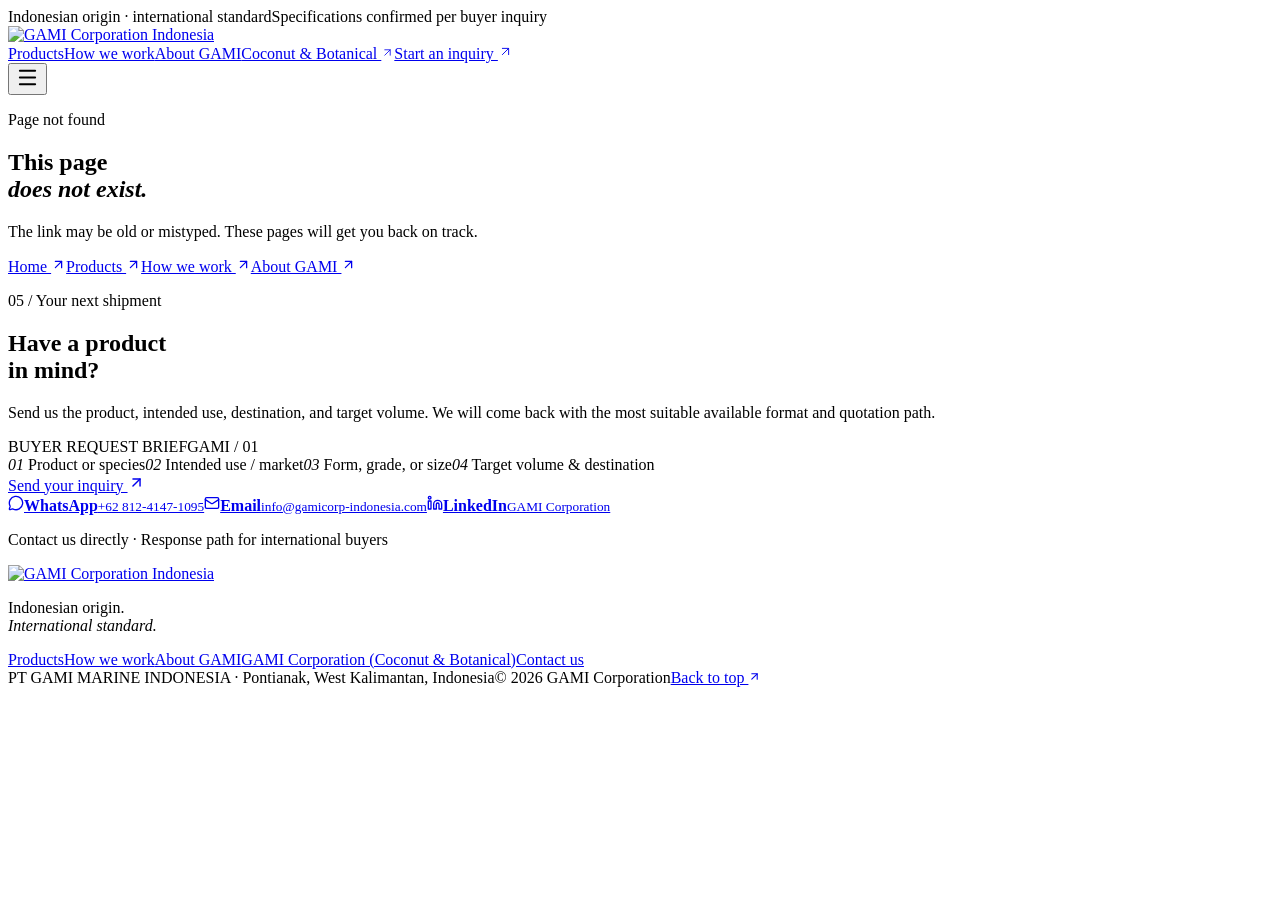
==== index.html @ 56deb22d "Add files via upload" ====
<!DOCTYPE html>
<html lang="en">
  <head>
    <meta charset="UTF-8" />
    <meta name="viewport" content="width=device-width, initial-scale=1.0, viewport-fit=cover" />
    <title>GAMI Marine | Indonesian seafood export</title>
    <!-- versi: marine-v1 / seafood subdomain -->
    <meta name="description" content="GAMI Marine connects Indonesian shrimp, squid and fish supply with international buyers through clear specification and a practical export path." />
    <meta name="robots" content="index, follow" />
    <meta name="theme-color" content="#072c3a" />
    <link rel="canonical" href="https://marine.gamicorp-indonesia.com/" />

    <meta property="og:site_name" content="GAMI Corporation Indonesia" />
    <meta property="og:title" content="GAMI Marine | Indonesian seafood export" />
    <meta property="og:description" content="Export-ready Indonesian shrimp, squid and fish matched to buyer specifications." />
    <meta property="og:type" content="website" />
    <meta property="og:url" content="https://marine.gamicorp-indonesia.com/" />
    <meta property="og:image" content="https://marine.gamicorp-indonesia.com/assets/products/marine-p06-03-72fd37b85d.png" />
    <meta property="og:image:alt" content="Vannamei shrimp ready for export" />
    <meta name="twitter:card" content="summary_large_image" />
    <meta name="twitter:title" content="GAMI Marine | Indonesian seafood export" />
    <meta name="twitter:description" content="Export-ready Indonesian shrimp, squid and fish matched to buyer specifications." />
    <meta name="twitter:image" content="https://marine.gamicorp-indonesia.com/assets/products/marine-p06-03-72fd37b85d.png" />

    <link rel="icon" type="image/png" href="/assets/gami-logo.png" />
    <script type="module" crossorigin src="/assets/index-GAMImarine1.js"></script>
    <link rel="stylesheet" crossorigin href="/assets/index-B8KY4JVG.css">
    <link rel="stylesheet" href="/assets/gami-extras.css">

    <script type="application/ld+json">
    {
      "@context": "https://schema.org",
      "@type": "Organization",
      "name": "GAMI Marine",
      "legalName": "PT Gami Marine Indonesia",
      "url": "https://marine.gamicorp-indonesia.com/",
      "logo": "https://marine.gamicorp-indonesia.com/assets/gami-logo.png",
      "email": "info@gamicorp-indonesia.com",
      "telephone": "+62-812-4147-1095",
      "description": "Export trading of Indonesian seafood: shrimp, squid and fish. A GAMI Corporation division.",
      "address": {
        "@type": "PostalAddress",
        "streetAddress": "Jl. Tabrani Ahmad Gg. Era Baru No. 36, Sungaijawi Dalam, Pontianak Barat",
        "addressLocality": "Pontianak",
        "addressRegion": "Kalimantan Barat",
        "postalCode": "78115",
        "addressCountry": "ID"
      },
      "sameAs": ["https://www.linkedin.com/company/gami-corporation/"]
    }
    </script>
  </head>
  <body>
    <div id="root"></div>
    <noscript>
      <h1>GAMI Marine: Indonesian seafood export</h1>
      <p>Export trading of Indonesian seafood, from Pontianak, West Kalimantan. PT Gami Marine Indonesia.</p>
      <p>Contact: <a href="mailto:info@gamicorp-indonesia.com">info@gamicorp-indonesia.com</a> · WhatsApp +62 812-4147-1095</p>
      <p><a href="/products">Products</a> · <a href="/how-we-work">How we work</a> · <a href="/about">About GAMI</a> · <a href="https://gamicorp-indonesia.com">Coconut &amp; Botanical</a></p>
    </noscript>
  </body>
</html>
---- assets/gami-extras.css ----
/* GAMI extras: styles for the video showcase and the new About / How we work pages.
   Everything else reuses the site's existing classes. */

/* ---------- Video showcase (moved here from inline <style> in index.html) ---------- */
.gami-showcase{
  --g-bg:#ddf0ea; --g-green:#2c7a6b; --g-coral:#e8745a; --g-mint:#aee5d3; --g-dark:#072c3a;
  --g-serif:Georgia,serif; --g-sans:system-ui,sans-serif; --g-mono:ui-monospace,Menlo,monospace;
  background:var(--g-bg); padding:clamp(56px,8vw,110px) 24px; position:relative; overflow:hidden;
}
.gami-showcase .gs-wrap{max-width:1100px;margin:0 auto;display:grid;grid-template-columns:1.1fr .9fr;gap:clamp(32px,6vw,90px);align-items:center}
.gami-showcase .gs-eyebrow{display:flex;align-items:center;gap:12px;font-family:var(--g-mono);font-size:10px;letter-spacing:.14em;text-transform:uppercase;color:#4d6366;margin-bottom:22px}
.gami-showcase .gs-eyebrow:before{content:"";width:28px;height:1px;background:var(--g-green)}
.gami-showcase .gs-eyebrow b{color:var(--g-coral);font-weight:400}
.gami-showcase h2{font-family:var(--g-sans);font-weight:400;font-size:clamp(40px,6.4vw,76px);line-height:.98;letter-spacing:-.03em;color:var(--g-green);margin:0 0 18px}
.gami-showcase h2 em{display:block;font-family:var(--g-serif);font-style:italic;letter-spacing:-.01em;color:var(--g-coral)}
.gami-showcase p.gs-desc{font-family:var(--g-sans);font-size:15px;line-height:1.7;color:#3f5659;max-width:400px;margin:0 0 28px}
.gami-showcase .gs-tags{display:flex;flex-wrap:wrap;gap:8px;margin:0 0 30px;padding:0;list-style:none}
.gami-showcase .gs-tags li{font-family:var(--g-mono);font-size:11px;letter-spacing:.1em;text-transform:uppercase;color:var(--g-green);border:1px solid rgba(44,122,107,.45);padding:7px 11px}
.gami-showcase .gs-cta{display:inline-flex;gap:10px;align-items:center;font-family:var(--g-mono);font-size:12px;letter-spacing:.1em;text-transform:uppercase;color:var(--g-dark);text-decoration:none;border-bottom:1px solid var(--g-dark);padding-bottom:5px}
.gami-showcase .gs-media{position:relative;justify-self:center;width:min(100%,300px)}
.gami-showcase .gs-media:before{content:"";position:absolute;inset:18px -18px -18px 18px;background:var(--g-mint);z-index:0}
.gami-showcase .gs-frame{position:relative;z-index:1;aspect-ratio:9/16;background:var(--g-dark);overflow:hidden;box-shadow:0 24px 60px rgba(7,44,58,.28)}
.gami-showcase video{width:100%;height:100%;object-fit:cover;display:block}
.gami-showcase .gs-chip{position:absolute;z-index:2;left:-26px;bottom:34px;background:var(--g-mint);color:var(--g-dark);padding:12px 16px;font-family:var(--g-mono);font-size:10px;letter-spacing:.12em;text-transform:uppercase;line-height:1.5;box-shadow:0 10px 24px rgba(7,44,58,.18)}
.gami-showcase .gs-chip strong{display:block;font-family:var(--g-sans);font-size:15px;letter-spacing:-.01em;text-transform:none;font-weight:600;margin-top:3px}
.gami-showcase .gs-sound{position:absolute;z-index:3;right:12px;top:12px;width:44px;height:44px;border-radius:50%;border:0;cursor:pointer;background:rgba(7,44,58,.72);color:#fff;font-size:16px;backdrop-filter:blur(6px)}
.gami-showcase .gs-sound:focus-visible,.gami-showcase .gs-cta:focus-visible{outline:2px solid var(--g-dark);outline-offset:3px}
.gami-showcase .gs-badge{position:absolute;z-index:2;top:-22px;right:-22px;width:78px;height:78px;border-radius:50%;background:var(--g-coral);color:#fff;display:flex;align-items:center;justify-content:center;text-align:center;font-family:var(--g-mono);font-size:9px;letter-spacing:.1em;line-height:1.5;text-transform:uppercase;animation:gsSpin 18s linear infinite}
.gami-showcase .gs-badge span{animation:gsSpin 18s linear infinite reverse;display:block}
@keyframes gsSpin{to{transform:rotate(360deg)}}
@media (prefers-reduced-motion:reduce){.gami-showcase .gs-badge,.gami-showcase .gs-badge span{animation:none}}
@media (max-width:760px){
  .gami-showcase .gs-wrap{grid-template-columns:1fr}
  .gami-showcase .gs-media{order:2;width:min(80%,280px);margin-right:18px}
  .gami-showcase .gs-chip{left:-12px}
}

/* ---------- Company facts (About) ---------- */
.gp-facts{margin:28px 0 0;padding:0}
.gp-facts>div{display:grid;grid-template-columns:minmax(120px,180px) 1fr;gap:6px 24px;padding:14px 0;border-top:1px solid color-mix(in srgb,currentColor 18%,transparent)}
.gp-facts>div:last-child{border-bottom:1px solid color-mix(in srgb,currentColor 18%,transparent)}
.gp-facts dt{margin:0;font-size:13px;opacity:.7}
.gp-facts dd{margin:0;font-size:15px;line-height:1.55;overflow-wrap:anywhere}
.gp-facts a{color:inherit;text-decoration:underline;text-underline-offset:3px}
.gp-facts-cta{margin-top:24px}

/* ---------- Document lists (How we work) ---------- */
.gp-cols{display:grid;grid-template-columns:repeat(2,minmax(0,1fr));gap:28px 40px;margin-top:32px}
.gp-cols h3{margin:0 0 10px;font-size:15px;font-weight:600}
.gp-cols ul{list-style:none;margin:0;padding:0}
.gp-cols li{padding:11px 0;border-top:1px solid color-mix(in srgb,currentColor 18%,transparent);font-size:15px;line-height:1.5}

/* ---------- FAQ ---------- */
.gp-faq{max-width:760px}
.gp-faq details{border-top:1px solid color-mix(in srgb,currentColor 18%,transparent)}
.gp-faq details:last-child{border-bottom:1px solid color-mix(in srgb,currentColor 18%,transparent)}
.gp-faq summary{cursor:pointer;list-style:none;position:relative;padding:18px 40px 18px 0;font-size:17px;font-weight:600;line-height:1.4}
.gp-faq summary::-webkit-details-marker{display:none}
.gp-faq summary::after{content:"+";position:absolute;right:4px;top:50%;transform:translateY(-50%);font-size:22px;font-weight:400}
.gp-faq details[open] summary::after{content:"\2013"}
.gp-faq summary:focus-visible{outline:2px solid currentColor;outline-offset:3px}
.gp-faq p{margin:0 0 20px;max-width:62ch;line-height:1.65;opacity:.85}

@media (max-width:640px){
  .gp-facts>div{grid-template-columns:1fr}
  .gp-cols{grid-template-columns:1fr}
}
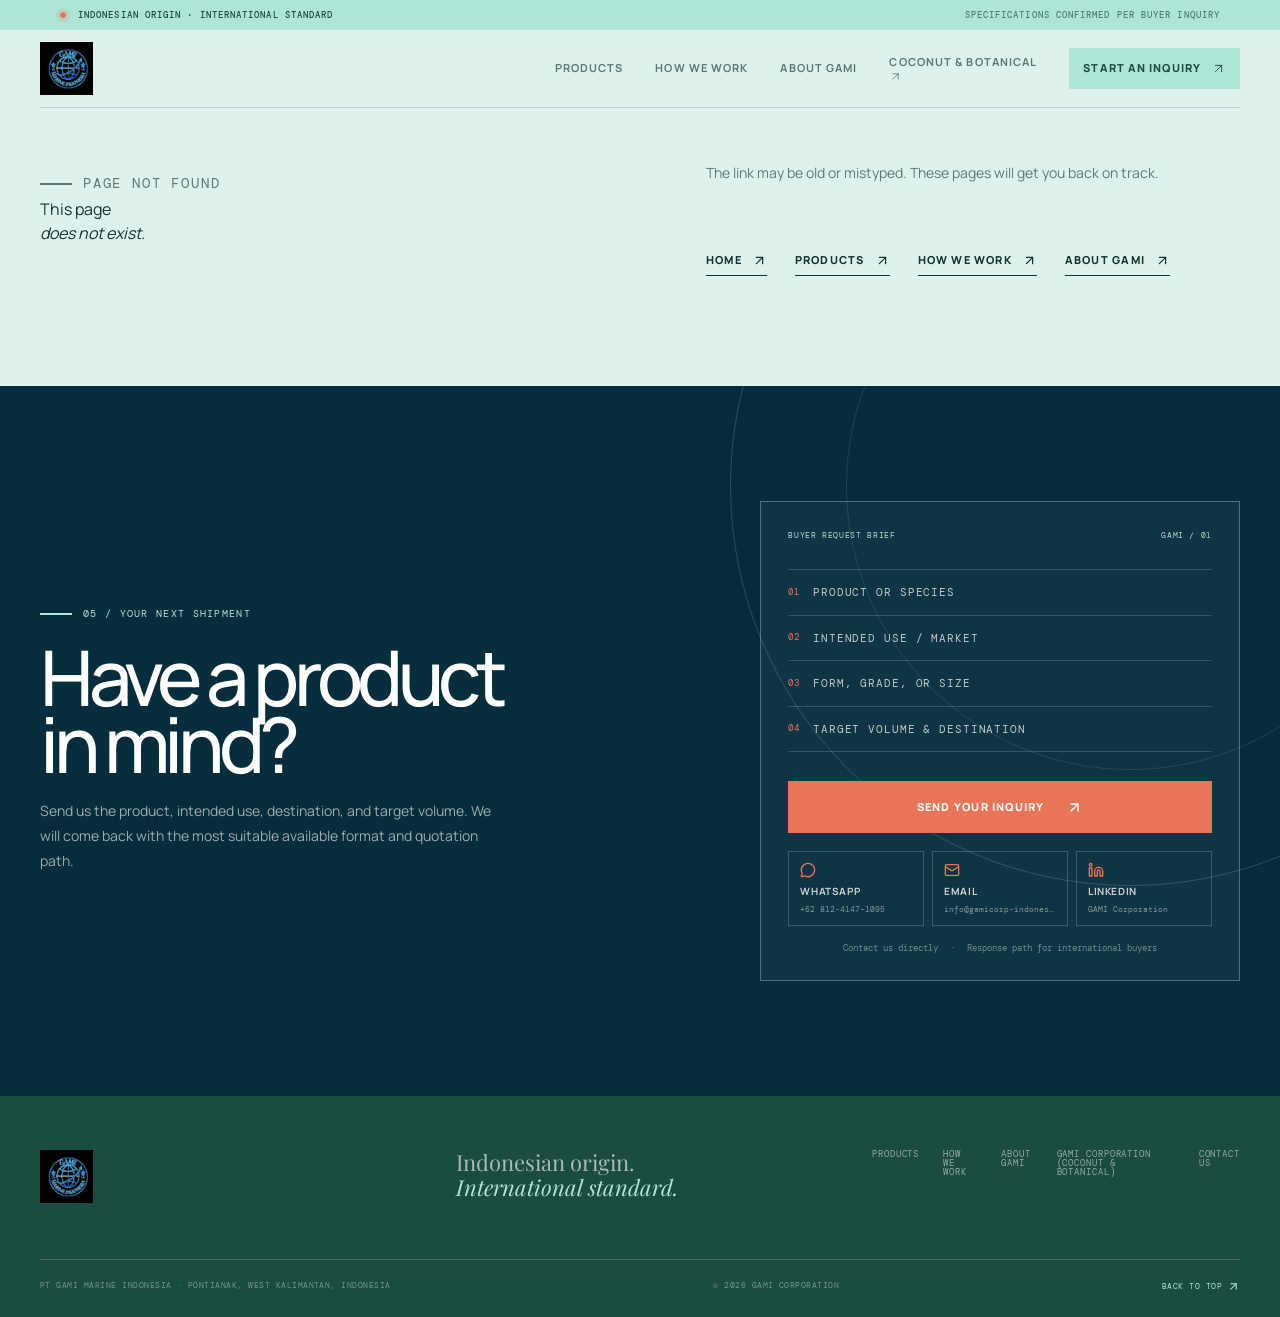
==== commit 1e56d48f: "Add files via upload" ====
--- a/index.html
+++ b/index.html
@@ -15,14 +15,14 @@
     <meta property="og:description" content="Export-ready Indonesian shrimp, squid and fish matched to buyer specifications." />
     <meta property="og:type" content="website" />
     <meta property="og:url" content="https://marine.gamicorp-indonesia.com/" />
-    <meta property="og:image" content="https://marine.gamicorp-indonesia.com/assets/products/marine-p06-03-72fd37b85d.png" />
+    <meta property="og:image" content="https://marine.gamicorp-indonesia.com/images/products/marine-p06-03-72fd37b85d.png" />
     <meta property="og:image:alt" content="Vannamei shrimp ready for export" />
     <meta name="twitter:card" content="summary_large_image" />
     <meta name="twitter:title" content="GAMI Marine | Indonesian seafood export" />
     <meta name="twitter:description" content="Export-ready Indonesian shrimp, squid and fish matched to buyer specifications." />
-    <meta name="twitter:image" content="https://marine.gamicorp-indonesia.com/assets/products/marine-p06-03-72fd37b85d.png" />
+    <meta name="twitter:image" content="https://marine.gamicorp-indonesia.com/images/products/marine-p06-03-72fd37b85d.png" />
 
-    <link rel="icon" type="image/png" href="/assets/gami-logo.png" />
+    <link rel="icon" type="image/png" href="/images/gami-emblem.png" />
     <script type="module" crossorigin src="/assets/index-GAMImarine1.js"></script>
     <link rel="stylesheet" crossorigin href="/assets/index-B8KY4JVG.css">
     <link rel="stylesheet" href="/assets/gami-extras.css">
@@ -34,7 +34,7 @@
       "name": "GAMI Marine",
       "legalName": "PT Gami Marine Indonesia",
       "url": "https://marine.gamicorp-indonesia.com/",
-      "logo": "https://marine.gamicorp-indonesia.com/assets/gami-logo.png",
+      "logo": "https://marine.gamicorp-indonesia.com/images/gami-emblem.png",
       "email": "info@gamicorp-indonesia.com",
       "telephone": "+62-812-4147-1095",
       "description": "Export trading of Indonesian seafood: shrimp, squid and fish. A GAMI Corporation division.",
--- a/assets/index-B8KY4JVG.css
+++ b/assets/index-B8KY4JVG.css
@@ -0,0 +1 @@
+@import"https://fonts.googleapis.com/css2?family=DM+Mono:wght@400;500&family=Manrope:wght@400;500;600;700;800&family=Playfair+Display:ital,wght@0,500;0,600;1,500&display=swap";@layer components;@layer properties{@supports (((-webkit-hyphens:none)) and (not (margin-trim:inline))) or ((-moz-orient:inline) and (not (color:rgb(from red r g b)))){*,:before,:after,::backdrop{--tw-translate-x:0;--tw-translate-y:0;--tw-translate-z:0;--tw-rotate-x:initial;--tw-rotate-y:initial;--tw-rotate-z:initial;--tw-skew-x:initial;--tw-skew-y:initial;--tw-space-y-reverse:0;--tw-space-x-reverse:0;--tw-border-style:solid;--tw-leading:initial;--tw-font-weight:initial;--tw-tracking:initial;--tw-ordinal:initial;--tw-slashed-zero:initial;--tw-numeric-figure:initial;--tw-numeric-spacing:initial;--tw-numeric-fraction:initial;--tw-shadow:0 0 #0000;--tw-shadow-color:initial;--tw-shadow-alpha:100%;--tw-inset-shadow:0 0 #0000;--tw-inset-shadow-color:initial;--tw-inset-shadow-alpha:100%;--tw-ring-color:initial;--tw-ring-shadow:0 0 #0000;--tw-inset-ring-color:initial;--tw-inset-ring-shadow:0 0 #0000;--tw-ring-inset:initial;--tw-ring-offset-width:0px;--tw-ring-offset-color:#fff;--tw-ring-offset-shadow:0 0 #0000;--tw-outline-style:solid;--tw-blur:initial;--tw-brightness:initial;--tw-contrast:initial;--tw-grayscale:initial;--tw-hue-rotate:initial;--tw-invert:initial;--tw-opacity:initial;--tw-saturate:initial;--tw-sepia:initial;--tw-drop-shadow:initial;--tw-drop-shadow-color:initial;--tw-drop-shadow-alpha:100%;--tw-drop-shadow-size:initial;--tw-duration:initial;--tw-ease:initial;--tw-content:"";--tw-animation-delay:0s;--tw-animation-direction:normal;--tw-animation-duration:initial;--tw-animation-fill-mode:none;--tw-animation-iteration-count:1;--tw-enter-blur:0;--tw-enter-opacity:1;--tw-enter-rotate:0;--tw-enter-scale:1;--tw-enter-translate-x:0;--tw-enter-translate-y:0;--tw-exit-blur:0;--tw-exit-opacity:1;--tw-exit-rotate:0;--tw-exit-scale:1;--tw-exit-translate-x:0;--tw-exit-translate-y:0}}}@layer theme{:root,:host{--color-red-50:oklch(97.1% .013 17.38);--color-red-300:oklch(80.8% .114 19.571);--color-red-400:oklch(70.4% .191 22.216);--color-red-500:oklch(63.7% .237 25.331);--color-red-600:oklch(57.7% .245 27.325);--color-gray-50:oklch(98.5% .002 247.839);--color-gray-100:oklch(96.7% .003 264.542);--color-gray-600:oklch(44.6% .03 256.802);--color-gray-700:oklch(37.3% .034 259.733);--color-gray-800:oklch(27.8% .033 256.848);--color-gray-900:oklch(21% .034 264.665);--color-black:#000;--color-white:#fff;--spacing:.25rem;--container-sm:24rem;--container-md:28rem;--container-lg:32rem;--text-xs:.75rem;--text-xs--line-height:calc(1 / .75);--text-sm:.875rem;--text-sm--line-height:calc(1.25 / .875);--text-base:1rem;--text-base--line-height: 1.5 ;--text-lg:1.125rem;--text-lg--line-height:calc(1.75 / 1.125);--text-xl:1.25rem;--text-xl--line-height:calc(1.75 / 1.25);--text-2xl:1.5rem;--text-2xl--line-height:calc(2 / 1.5);--font-weight-normal:400;--font-weight-medium:500;--font-weight-semibold:600;--font-weight-bold:700;--tracking-tight:-.025em;--tracking-widest:.1em;--leading-snug:1.375;--leading-normal:1.5;--leading-relaxed:1.625;--ease-in-out:cubic-bezier(.4, 0, .2, 1);--animate-spin:spin 1s linear infinite;--animate-pulse:pulse 2s cubic-bezier(.4, 0, .6, 1) infinite;--aspect-video:16 / 9;--default-transition-duration:.15s;--default-transition-timing-function:cubic-bezier(.4, 0, .2, 1);--default-font-family:var(--app-font-sans);--default-mono-font-family:var(--app-font-mono);--color-border:hsl(var(--border))}}@layer base{*,:after,:before,::backdrop{box-sizing:border-box;border:0 solid;margin:0;padding:0}::file-selector-button{box-sizing:border-box;border:0 solid;margin:0;padding:0}html,:host{-webkit-text-size-adjust:100%;tab-size:4;line-height:1.5;font-family:var(--default-font-family,-apple-system, BlinkMacSystemFont, "Segoe UI", Roboto, "Helvetica Neue", "Noto Sans", Arial, sans-serif, "Apple Color Emoji", "Segoe UI Emoji", "Segoe UI Symbol", "Noto Color Emoji");font-feature-settings:var(--default-font-feature-settings,normal);font-variation-settings:var(--default-font-variation-settings,normal);-webkit-tap-highlight-color:transparent}hr{height:0;color:inherit;border-top-width:1px}abbr:where([title]){-webkit-text-decoration:underline dotted;text-decoration:underline dotted}h1,h2,h3,h4,h5,h6{font-size:inherit;font-weight:inherit}a{color:inherit;-webkit-text-decoration:inherit;text-decoration:inherit}b,strong{font-weight:bolder}code,kbd,samp,pre{font-family:var(--default-mono-font-family,ui-monospace, SFMono-Regular, Menlo, Monaco, Consolas, "Liberation Mono", "Courier New", monospace);font-feature-settings:var(--default-mono-font-feature-settings,normal);font-variation-settings:var(--default-mono-font-variation-settings,normal);font-size:1em}small{font-size:80%}sub,sup{vertical-align:baseline;font-size:75%;line-height:0;position:relative}sub{bottom:-.25em}sup{top:-.5em}table{text-indent:0;border-color:inherit;border-collapse:collapse}:-moz-focusring:where(:not(iframe)){outline:auto}progress{vertical-align:baseline}summary{display:list-item}ol,ul,menu{list-style:none}img,svg,video,canvas,audio,iframe,embed,object{vertical-align:middle;display:block}img,video{max-width:100%;height:auto}button,input,select,optgroup,textarea{font:inherit;font-feature-settings:inherit;font-variation-settings:inherit;letter-spacing:inherit;color:inherit;opacity:1;background-color:#0000;border-radius:0}::file-selector-button{font:inherit;font-feature-settings:inherit;font-variation-settings:inherit;letter-spacing:inherit;color:inherit;opacity:1;background-color:#0000;border-radius:0}:where(select:is([multiple],[size])) optgroup{font-weight:bolder}:where(select:is([multiple],[size])) optgroup option{padding-inline-start:20px}::file-selector-button{margin-inline-end:4px}::placeholder{opacity:1}@supports (not ((-webkit-appearance:-apple-pay-button))) or (contain-intrinsic-size:1px){::placeholder{color:currentColor}@supports (color:color-mix(in lab,red,red)){::placeholder{color:color-mix(in oklab,currentcolor 50%,transparent)}}}textarea{resize:vertical}::-webkit-search-decoration{-webkit-appearance:none}::-webkit-date-and-time-value{min-height:1lh;text-align:inherit}::-webkit-datetime-edit{display:inline-flex}::-webkit-datetime-edit-fields-wrapper{padding:0}::-webkit-datetime-edit{padding-block:0}::-webkit-datetime-edit-year-field{padding-block:0}::-webkit-datetime-edit-month-field{padding-block:0}::-webkit-datetime-edit-day-field{padding-block:0}::-webkit-datetime-edit-hour-field{padding-block:0}::-webkit-datetime-edit-minute-field{padding-block:0}::-webkit-datetime-edit-second-field{padding-block:0}::-webkit-datetime-edit-millisecond-field{padding-block:0}::-webkit-datetime-edit-meridiem-field{padding-block:0}::-webkit-calendar-picker-indicator{line-height:1}:-moz-ui-invalid{box-shadow:none}button,input:where([type=button],[type=reset],[type=submit]){appearance:button}::file-selector-button{appearance:button}::-webkit-inner-spin-button{height:auto}::-webkit-outer-spin-button{height:auto}[hidden]:where(:not([hidden=until-found])){display:none!important}*{border-color:hsl(var(--border))}html{scroll-behavior:smooth}body{background-color:hsl(var(--background));font-family:var(--app-font-sans);color:hsl(var(--foreground));-webkit-font-smoothing:antialiased;-moz-osx-font-smoothing:grayscale;margin:0}button,a{font:inherit}button{cursor:pointer}img{max-width:100%;display:block}::selection{background:hsl(var(--secondary));color:hsl(var(--foreground))}}@layer utilities{.\@container\/field-group{container:field-group/inline-size}.pointer-events-auto{pointer-events:auto}.pointer-events-none{pointer-events:none}.invisible{visibility:hidden}.sr-only{clip-path:inset(50%);white-space:nowrap;border-width:0;width:1px;height:1px;margin:-1px;padding:0;position:absolute;overflow:hidden}.absolute{position:absolute}.fixed{position:fixed}.relative{position:relative}.static{position:static}.inset-0{inset:0}.inset-x-0{inset-inline:0}.inset-y-0{inset-block:0}.-top-12{top:calc(var(--spacing) * -12)}.top-0{top:0}.top-1\.5{top:calc(var(--spacing) * 1.5)}.top-1\/2{top:50%}.top-2{top:calc(var(--spacing) * 2)}.top-3\.5{top:calc(var(--spacing) * 3.5)}.top-4{top:calc(var(--spacing) * 4)}.top-\[1px\]{top:1px}.top-\[50\%\]{top:50%}.top-\[60\%\]{top:60%}.top-full{top:100%}.-right-12{right:calc(var(--spacing) * -12)}.right-0{right:0}.right-1{right:var(--spacing)}.right-2{right:calc(var(--spacing) * 2)}.right-3{right:calc(var(--spacing) * 3)}.right-4{right:calc(var(--spacing) * 4)}.-bottom-12{bottom:calc(var(--spacing) * -12)}.bottom-0{bottom:0}.bottom-3{bottom:calc(var(--spacing) * 3)}.-left-12{left:calc(var(--spacing) * -12)}.left-0{left:0}.left-1\/2{left:50%}.left-2{left:calc(var(--spacing) * 2)}.left-\[50\%\]{left:50%}.z-10{z-index:10}.z-20{z-index:20}.z-50{z-index:50}.z-\[1\]{z-index:1}.z-\[100\]{z-index:100}.order-first{order:-9999}.order-last{order:9999}.\!m-0{margin:0!important}.-mx-1{margin-inline:calc(var(--spacing) * -1)}.mx-2{margin-inline:calc(var(--spacing) * 2)}.mx-3\.5{margin-inline:calc(var(--spacing) * 3.5)}.mx-4{margin-inline:calc(var(--spacing) * 4)}.mx-auto{margin-inline:auto}.-my-2{margin-block:calc(var(--spacing) * -2)}.my-0{margin-block:0}.my-0\.5{margin-block:calc(var(--spacing) * .5)}.my-1{margin-block:var(--spacing)}.-mt-4{margin-top:calc(var(--spacing) * -4)}.mt-1\.5{margin-top:calc(var(--spacing) * 1.5)}.mt-2{margin-top:calc(var(--spacing) * 2)}.mt-4{margin-top:calc(var(--spacing) * 4)}.mt-8{margin-top:calc(var(--spacing) * 8)}.mt-9{margin-top:calc(var(--spacing) * 9)}.mt-24{margin-top:calc(var(--spacing) * 24)}.mt-auto{margin-top:auto}.mr-2{margin-right:calc(var(--spacing) * 2)}.mb-1{margin-bottom:var(--spacing)}.mb-2{margin-bottom:calc(var(--spacing) * 2)}.mb-3{margin-bottom:calc(var(--spacing) * 3)}.mb-4{margin-bottom:calc(var(--spacing) * 4)}.-ml-4{margin-left:calc(var(--spacing) * -4)}.ml-1{margin-left:var(--spacing)}.ml-4{margin-left:calc(var(--spacing) * 4)}.ml-auto{margin-left:auto}.line-clamp-2{-webkit-line-clamp:2;-webkit-box-orient:vertical;display:-webkit-box;overflow:hidden}.block{display:block}.flex{display:flex}.grid{display:grid}.hidden{display:none}.inline-flex{display:inline-flex}.table{display:table}.aspect-square{aspect-ratio:1}.aspect-video{aspect-ratio:var(--aspect-video)}.size-4{width:calc(var(--spacing) * 4);height:calc(var(--spacing) * 4)}.size-6{width:calc(var(--spacing) * 6);height:calc(var(--spacing) * 6)}.size-8{width:calc(var(--spacing) * 8);height:calc(var(--spacing) * 8)}.size-10{width:calc(var(--spacing) * 10);height:calc(var(--spacing) * 10)}.size-\[--cell-size\]{width:--cell-size;height:--cell-size}.h-1\.5{height:calc(var(--spacing) * 1.5)}.h-2{height:calc(var(--spacing) * 2)}.h-2\.5{height:calc(var(--spacing) * 2.5)}.h-3{height:calc(var(--spacing) * 3)}.h-3\.5{height:calc(var(--spacing) * 3.5)}.h-4{height:calc(var(--spacing) * 4)}.h-5{height:calc(var(--spacing) * 5)}.h-6{height:calc(var(--spacing) * 6)}.h-7{height:calc(var(--spacing) * 7)}.h-8{height:calc(var(--spacing) * 8)}.h-9{height:calc(var(--spacing) * 9)}.h-10{height:calc(var(--spacing) * 10)}.h-12{height:calc(var(--spacing) * 12)}.h-\[--cell-size\]{height:--cell-size}.h-\[1px\]{height:1px}.h-\[var\(--radix-navigation-menu-viewport-height\)\]{height:var(--radix-navigation-menu-viewport-height)}.h-\[var\(--radix-select-trigger-height\)\]{height:var(--radix-select-trigger-height)}.h-auto{height:auto}.h-full{height:100%}.h-px{height:1px}.h-svh{height:100svh}.max-h-\[--radix-context-menu-content-available-height\]{max-height:--radix-context-menu-content-available-height}.max-h-\[--radix-select-content-available-height\]{max-height:--radix-select-content-available-height}.max-h-\[85vh\]{max-height:85vh}.max-h-\[300px\]{max-height:300px}.max-h-\[var\(--radix-dropdown-menu-content-available-height\)\]{max-height:var(--radix-dropdown-menu-content-available-height)}.max-h-screen{max-height:100vh}.min-h-0{min-height:0}.min-h-8{min-height:calc(var(--spacing) * 8)}.min-h-9{min-height:calc(var(--spacing) * 9)}.min-h-10{min-height:calc(var(--spacing) * 10)}.min-h-\[30px\]{min-height:30px}.min-h-\[60px\]{min-height:60px}.min-h-\[78px\]{min-height:78px}.min-h-screen{min-height:100vh}.min-h-svh{min-height:100svh}.w-0{width:0}.w-1{width:var(--spacing)}.w-2{width:calc(var(--spacing) * 2)}.w-2\.5{width:calc(var(--spacing) * 2.5)}.w-3{width:calc(var(--spacing) * 3)}.w-3\.5{width:calc(var(--spacing) * 3.5)}.w-3\/4{width:75%}.w-4{width:calc(var(--spacing) * 4)}.w-5{width:calc(var(--spacing) * 5)}.w-7{width:calc(var(--spacing) * 7)}.w-8{width:calc(var(--spacing) * 8)}.w-9{width:calc(var(--spacing) * 9)}.w-10{width:calc(var(--spacing) * 10)}.w-64{width:calc(var(--spacing) * 64)}.w-72{width:calc(var(--spacing) * 72)}.w-\[--cell-size\]{width:--cell-size}.w-\[1px\]{width:1px}.w-\[100px\]{width:100px}.w-\[var\(--sidebar-width\)\]{width:var(--sidebar-width)}.w-auto{width:auto}.w-fit{width:fit-content}.w-full{width:100%}.w-max{width:max-content}.w-px{width:1px}.max-w-\[var\(--skeleton-width\)\]{max-width:var(--skeleton-width)}.max-w-lg{max-width:var(--container-lg)}.max-w-max{max-width:max-content}.max-w-md{max-width:var(--container-md)}.max-w-sm{max-width:var(--container-sm)}.min-w-0{min-width:0}.min-w-5{min-width:calc(var(--spacing) * 5)}.min-w-8{min-width:calc(var(--spacing) * 8)}.min-w-9{min-width:calc(var(--spacing) * 9)}.min-w-10{min-width:calc(var(--spacing) * 10)}.min-w-\[--cell-size\]{min-width:--cell-size}.min-w-\[8rem\]{min-width:8rem}.min-w-\[12rem\]{min-width:12rem}.min-w-\[var\(--radix-select-trigger-width\)\]{min-width:var(--radix-select-trigger-width)}.flex-1{flex:1}.shrink-0{flex-shrink:0}.grow{flex-grow:1}.grow-0{flex-grow:0}.basis-full{flex-basis:100%}.caption-bottom{caption-side:bottom}.border-collapse{border-collapse:collapse}.origin-\[--radix-context-menu-content-transform-origin\]{transform-origin:--radix-context-menu-content-transform-origin}.origin-\[--radix-dropdown-menu-content-transform-origin\]{transform-origin:--radix-dropdown-menu-content-transform-origin}.origin-\[--radix-hover-card-content-transform-origin\]{transform-origin:--radix-hover-card-content-transform-origin}.origin-\[--radix-menubar-content-transform-origin\]{transform-origin:--radix-menubar-content-transform-origin}.origin-\[--radix-popover-content-transform-origin\]{transform-origin:--radix-popover-content-transform-origin}.origin-\[--radix-select-content-transform-origin\]{transform-origin:--radix-select-content-transform-origin}.origin-\[--radix-tooltip-content-transform-origin\]{transform-origin:--radix-tooltip-content-transform-origin}.-translate-x-1\/2{--tw-translate-x: -50% ;translate:var(--tw-translate-x) var(--tw-translate-y)}.-translate-x-px{--tw-translate-x:-1px;translate:var(--tw-translate-x) var(--tw-translate-y)}.translate-x-\[-50\%\]{--tw-translate-x:-50%;translate:var(--tw-translate-x) var(--tw-translate-y)}.translate-x-px{--tw-translate-x:1px;translate:var(--tw-translate-x) var(--tw-translate-y)}.-translate-y-1\/2{--tw-translate-y: -50% ;translate:var(--tw-translate-x) var(--tw-translate-y)}.translate-y-\[-50\%\]{--tw-translate-y:-50%;translate:var(--tw-translate-x) var(--tw-translate-y)}.rotate-45{rotate:45deg}.rotate-90{rotate:90deg}.transform{transform:var(--tw-rotate-x,) var(--tw-rotate-y,) var(--tw-rotate-z,) var(--tw-skew-x,) var(--tw-skew-y,)}.animate-caret-blink{animation:1.25s ease-out infinite caret-blink}.animate-in{animation:enter var(--tw-animation-duration,var(--tw-duration,.15s))var(--tw-ease,ease)var(--tw-animation-delay,0s)var(--tw-animation-iteration-count,1)var(--tw-animation-direction,normal)var(--tw-animation-fill-mode,none)}.animate-pulse{animation:var(--animate-pulse)}.animate-spin{animation:var(--animate-spin)}.cursor-default{cursor:default}.cursor-pointer{cursor:pointer}.cursor-text{cursor:text}.touch-none{touch-action:none}.resize-none{resize:none}.list-disc{list-style-type:disc}.list-none{list-style-type:none}.flex-col{flex-direction:column}.flex-col-reverse{flex-direction:column-reverse}.flex-row{flex-direction:row}.flex-wrap{flex-wrap:wrap}.place-content-center{place-content:center}.items-center{align-items:center}.items-end{align-items:flex-end}.items-start{align-items:flex-start}.items-stretch{align-items:stretch}.justify-between{justify-content:space-between}.justify-center{justify-content:center}.justify-start{justify-content:flex-start}.gap-1{gap:var(--spacing)}.gap-1\.5{gap:calc(var(--spacing) * 1.5)}.gap-2{gap:calc(var(--spacing) * 2)}.gap-2\.5{gap:calc(var(--spacing) * 2.5)}.gap-3{gap:calc(var(--spacing) * 3)}.gap-4{gap:calc(var(--spacing) * 4)}.gap-6{gap:calc(var(--spacing) * 6)}.gap-7{gap:calc(var(--spacing) * 7)}.gap-8{gap:calc(var(--spacing) * 8)}.gap-12{gap:calc(var(--spacing) * 12)}:where(.space-y-1\.5>:not(:last-child)){--tw-space-y-reverse:0;margin-block-start:calc(calc(var(--spacing) * 1.5) * var(--tw-space-y-reverse));margin-block-end:calc(calc(var(--spacing) * 1.5) * calc(1 - var(--tw-space-y-reverse)))}:where(.space-y-2>:not(:last-child)){--tw-space-y-reverse:0;margin-block-start:calc(calc(var(--spacing) * 2) * var(--tw-space-y-reverse));margin-block-end:calc(calc(var(--spacing) * 2) * calc(1 - var(--tw-space-y-reverse)))}:where(.space-x-1>:not(:last-child)){--tw-space-x-reverse:0;margin-inline-start:calc(var(--spacing) * var(--tw-space-x-reverse));margin-inline-end:calc(var(--spacing) * calc(1 - var(--tw-space-x-reverse)))}:where(.space-x-4>:not(:last-child)){--tw-space-x-reverse:0;margin-inline-start:calc(calc(var(--spacing) * 4) * var(--tw-space-x-reverse));margin-inline-end:calc(calc(var(--spacing) * 4) * calc(1 - var(--tw-space-x-reverse)))}.self-stretch{align-self:stretch}.overflow-auto{overflow:auto}.overflow-hidden{overflow:hidden}.overflow-x-auto{overflow-x:auto}.overflow-x-hidden{overflow-x:hidden}.overflow-y-auto{overflow-y:auto}.rounded{border-radius:.25rem}.rounded-\[2px\]{border-radius:2px}.rounded-\[calc\(var\(--radius\)-5px\)\]{border-radius:calc(var(--radius) - 5px)}.rounded-\[inherit\]{border-radius:inherit}.rounded-full{border-radius:3.40282e38px}.rounded-lg{border-radius:var(--radius)}.rounded-md{border-radius:calc(var(--radius) - 2px)}.rounded-none{border-radius:0}.rounded-sm{border-radius:calc(var(--radius) - 4px)}.rounded-xl{border-radius:calc(var(--radius) + 4px)}.rounded-t-\[10px\]{border-top-left-radius:10px;border-top-right-radius:10px}.rounded-l-md{border-top-left-radius:calc(var(--radius) - 2px);border-bottom-left-radius:calc(var(--radius) - 2px)}.rounded-tl-sm{border-top-left-radius:calc(var(--radius) - 4px)}.rounded-r-md{border-top-right-radius:calc(var(--radius) - 2px);border-bottom-right-radius:calc(var(--radius) - 2px)}.border{border-style:var(--tw-border-style);border-width:1px}.border-0{border-style:var(--tw-border-style);border-width:0}.border-2{border-style:var(--tw-border-style);border-width:2px}.border-\[1\.5px\]{border-style:var(--tw-border-style);border-width:1.5px}.border-y{border-block-style:var(--tw-border-style);border-block-width:1px}.border-t{border-top-style:var(--tw-border-style);border-top-width:1px}.border-r{border-right-style:var(--tw-border-style);border-right-width:1px}.border-b{border-bottom-style:var(--tw-border-style);border-bottom-width:1px}.border-l{border-left-style:var(--tw-border-style);border-left-width:1px}.border-dashed{--tw-border-style:dashed;border-style:dashed}.\[border-color\:var\(--badge-outline\)\]{border-color:var(--badge-outline)}.\[border-color\:var\(--button-outline\)\]{border-color:var(--button-outline)}.border-\[--color-border\]{border-color:--color-border}.border-border,.border-border\/50{border-color:hsl(var(--border))}@supports (color:color-mix(in lab,red,red)){.border-border\/50{border-color:color-mix(in oklab,hsl(var(--border)) 50%,transparent)}}.border-current\/15{border-color:currentColor}@supports (color:color-mix(in lab,red,red)){.border-current\/15{border-color:color-mix(in oklab,currentcolor 15%,transparent)}}.border-input{border-color:hsl(var(--input))}.border-primary,.border-primary\/50{border-color:hsl(var(--primary))}@supports (color:color-mix(in lab,red,red)){.border-primary\/50{border-color:color-mix(in oklab,hsl(var(--primary)) 50%,transparent)}}.border-transparent{border-color:#0000}.border-white\/40{border-color:#fff6}@supports (color:color-mix(in lab,red,red)){.border-white\/40{border-color:color-mix(in oklab,var(--color-white) 40%,transparent)}}.border-t-transparent{border-top-color:#0000}.border-l-transparent{border-left-color:#0000}.bg-\[--color-bg\]{background-color:--color-bg}.bg-\[hsl\(var\(--background\)\)\]{background-color:hsl(var(--background))}.bg-accent{background-color:hsl(var(--accent))}.bg-background{background-color:hsl(var(--background))}.bg-black\/80{background-color:#000c}@supports (color:color-mix(in lab,red,red)){.bg-black\/80{background-color:color-mix(in oklab,var(--color-black) 80%,transparent)}}.bg-border{background-color:hsl(var(--border))}.bg-card{background-color:hsl(var(--card))}.bg-foreground{background-color:hsl(var(--foreground))}.bg-gray-50{background-color:var(--color-gray-50)}.bg-gray-100{background-color:var(--color-gray-100)}.bg-gray-900{background-color:var(--color-gray-900)}.bg-input{background-color:hsl(var(--input))}.bg-muted,.bg-muted\/50{background-color:hsl(var(--muted))}@supports (color:color-mix(in lab,red,red)){.bg-muted\/50{background-color:color-mix(in oklab,hsl(var(--muted)) 50%,transparent)}}.bg-primary,.bg-primary\/10{background-color:hsl(var(--primary))}@supports (color:color-mix(in lab,red,red)){.bg-primary\/10{background-color:color-mix(in oklab,hsl(var(--primary)) 10%,transparent)}}.bg-primary\/20{background-color:hsl(var(--primary))}@supports (color:color-mix(in lab,red,red)){.bg-primary\/20{background-color:color-mix(in oklab,hsl(var(--primary)) 20%,transparent)}}.bg-secondary{background-color:hsl(var(--secondary))}.bg-transparent{background-color:#0000}.fill-current{fill:currentColor}.fill-primary{fill:hsl(var(--primary))}.p-0{padding:0}.p-1{padding:var(--spacing)}.p-2{padding:calc(var(--spacing) * 2)}.p-3{padding:calc(var(--spacing) * 3)}.p-4{padding:calc(var(--spacing) * 4)}.p-6{padding:calc(var(--spacing) * 6)}.p-\[1px\]{padding:1px}.px-1{padding-inline:var(--spacing)}.px-1\.5{padding-inline:calc(var(--spacing) * 1.5)}.px-2{padding-inline:calc(var(--spacing) * 2)}.px-2\.5{padding-inline:calc(var(--spacing) * 2.5)}.px-3{padding-inline:calc(var(--spacing) * 3)}.px-4{padding-inline:calc(var(--spacing) * 4)}.px-8{padding-inline:calc(var(--spacing) * 8)}.px-\[--cell-size\]{padding-inline:--cell-size}.py-0\.5{padding-block:calc(var(--spacing) * .5)}.py-1{padding-block:var(--spacing)}.py-1\.5{padding-block:calc(var(--spacing) * 1.5)}.py-2{padding-block:calc(var(--spacing) * 2)}.py-3{padding-block:calc(var(--spacing) * 3)}.py-4{padding-block:calc(var(--spacing) * 4)}.py-6{padding-block:calc(var(--spacing) * 6)}.pt-0{padding-top:0}.pt-3{padding-top:calc(var(--spacing) * 3)}.pt-4{padding-top:calc(var(--spacing) * 4)}.pt-6{padding-top:calc(var(--spacing) * 6)}.pr-1{padding-right:var(--spacing)}.pr-2{padding-right:calc(var(--spacing) * 2)}.pr-2\.5{padding-right:calc(var(--spacing) * 2.5)}.pr-3{padding-right:calc(var(--spacing) * 3)}.pr-8{padding-right:calc(var(--spacing) * 8)}.pb-2{padding-bottom:calc(var(--spacing) * 2)}.pb-3{padding-bottom:calc(var(--spacing) * 3)}.pb-4{padding-bottom:calc(var(--spacing) * 4)}.pb-14{padding-bottom:calc(var(--spacing) * 14)}.pl-2{padding-left:calc(var(--spacing) * 2)}.pl-2\.5{padding-left:calc(var(--spacing) * 2.5)}.pl-3{padding-left:calc(var(--spacing) * 3)}.pl-4{padding-left:calc(var(--spacing) * 4)}.pl-8{padding-left:calc(var(--spacing) * 8)}.text-center{text-align:center}.text-left{text-align:left}.align-middle{vertical-align:middle}.font-mono{font-family:var(--app-font-mono)}.font-sans{font-family:var(--app-font-sans)}.text-2xl{font-size:var(--text-2xl);line-height:var(--tw-leading,var(--text-2xl--line-height))}.text-base{font-size:var(--text-base);line-height:var(--tw-leading,var(--text-base--line-height))}.text-lg{font-size:var(--text-lg);line-height:var(--tw-leading,var(--text-lg--line-height))}.text-sm{font-size:var(--text-sm);line-height:var(--tw-leading,var(--text-sm--line-height))}.text-sm\/relaxed{font-size:var(--text-sm);line-height:var(--leading-relaxed)}.text-xl{font-size:var(--text-xl);line-height:var(--tw-leading,var(--text-xl--line-height))}.text-xs{font-size:var(--text-xs);line-height:var(--tw-leading,var(--text-xs--line-height))}.text-\[0\.8rem\]{font-size:.8rem}.text-\[11px\]{font-size:11px}.leading-none{--tw-leading:1;line-height:1}.leading-normal{--tw-leading:var(--leading-normal);line-height:var(--leading-normal)}.leading-snug{--tw-leading:var(--leading-snug);line-height:var(--leading-snug)}.font-bold{--tw-font-weight:var(--font-weight-bold);font-weight:var(--font-weight-bold)}.font-medium{--tw-font-weight:var(--font-weight-medium);font-weight:var(--font-weight-medium)}.font-normal{--tw-font-weight:var(--font-weight-normal);font-weight:var(--font-weight-normal)}.font-semibold{--tw-font-weight:var(--font-weight-semibold);font-weight:var(--font-weight-semibold)}.tracking-\[\.12em\]{--tw-tracking:.12em;letter-spacing:.12em}.tracking-tight{--tw-tracking:var(--tracking-tight);letter-spacing:var(--tracking-tight)}.tracking-widest{--tw-tracking:var(--tracking-widest);letter-spacing:var(--tracking-widest)}.break-words{overflow-wrap:break-word}.whitespace-nowrap{white-space:nowrap}.text-\[hsl\(var\(--foreground\)\)\]\/65{color:hsl(var(--foreground))}@supports (color:color-mix(in lab,red,red)){.text-\[hsl\(var\(--foreground\)\)\]\/65{color:color-mix(in oklab,hsl(var(--foreground)) 65%,transparent)}}.text-accent-foreground{color:hsl(var(--accent-foreground))}.text-card-foreground{color:hsl(var(--card-foreground))}.text-current{color:currentColor}.text-foreground,.text-foreground\/50{color:hsl(var(--foreground))}@supports (color:color-mix(in lab,red,red)){.text-foreground\/50{color:color-mix(in oklab,hsl(var(--foreground)) 50%,transparent)}}.text-gray-600{color:var(--color-gray-600)}.text-gray-800{color:var(--color-gray-800)}.text-gray-900{color:var(--color-gray-900)}.text-muted-foreground{color:hsl(var(--muted-foreground))}.text-primary{color:hsl(var(--primary))}.text-primary-foreground{color:hsl(var(--primary-foreground))}.text-red-500{color:var(--color-red-500)}.text-secondary-foreground{color:hsl(var(--secondary-foreground))}.text-white{color:var(--color-white)}.text-white\/70{color:#ffffffb3}@supports (color:color-mix(in lab,red,red)){.text-white\/70{color:color-mix(in oklab,var(--color-white) 70%,transparent)}}.uppercase{text-transform:uppercase}.tabular-nums{--tw-numeric-spacing:tabular-nums;font-variant-numeric:var(--tw-ordinal,) var(--tw-slashed-zero,) var(--tw-numeric-figure,) var(--tw-numeric-spacing,) var(--tw-numeric-fraction,)}.underline-offset-4{text-underline-offset:4px}.opacity-0{opacity:0}.opacity-50{opacity:.5}.opacity-60{opacity:.6}.opacity-65{opacity:.65}.opacity-70{opacity:.7}.opacity-90{opacity:.9}.shadow{--tw-shadow:0 1px 3px 0 var(--tw-shadow-color,#0000001a), 0 1px 2px -1px var(--tw-shadow-color,#0000001a);box-shadow:var(--tw-inset-shadow),var(--tw-inset-ring-shadow),var(--tw-ring-offset-shadow),var(--tw-ring-shadow),var(--tw-shadow)}.shadow-\[0_0_0_1px_hsl\(var\(--sidebar-border\)\)\]{--tw-shadow:0 0 0 1px var(--tw-shadow-color,hsl(var(--sidebar-border)));box-shadow:var(--tw-inset-shadow),var(--tw-inset-ring-shadow),var(--tw-ring-offset-shadow),var(--tw-ring-shadow),var(--tw-shadow)}.shadow-lg{--tw-shadow:0 10px 15px -3px var(--tw-shadow-color,#0000001a), 0 4px 6px -4px var(--tw-shadow-color,#0000001a);box-shadow:var(--tw-inset-shadow),var(--tw-inset-ring-shadow),var(--tw-ring-offset-shadow),var(--tw-ring-shadow),var(--tw-shadow)}.shadow-md{--tw-shadow:0 4px 6px -1px var(--tw-shadow-color,#0000001a), 0 2px 4px -2px var(--tw-shadow-color,#0000001a);box-shadow:var(--tw-inset-shadow),var(--tw-inset-ring-shadow),var(--tw-ring-offset-shadow),var(--tw-ring-shadow),var(--tw-shadow)}.shadow-none{--tw-shadow:0 0 #0000;box-shadow:var(--tw-inset-shadow),var(--tw-inset-ring-shadow),var(--tw-ring-offset-shadow),var(--tw-ring-shadow),var(--tw-shadow)}.shadow-sm{--tw-shadow:0 1px 3px 0 var(--tw-shadow-color,#0000001a), 0 1px 2px -1px var(--tw-shadow-color,#0000001a);box-shadow:var(--tw-inset-shadow),var(--tw-inset-ring-shadow),var(--tw-ring-offset-shadow),var(--tw-ring-shadow),var(--tw-shadow)}.shadow-xl{--tw-shadow:0 20px 25px -5px var(--tw-shadow-color,#0000001a), 0 8px 10px -6px var(--tw-shadow-color,#0000001a);box-shadow:var(--tw-inset-shadow),var(--tw-inset-ring-shadow),var(--tw-ring-offset-shadow),var(--tw-ring-shadow),var(--tw-shadow)}.shadow-xs{--tw-shadow:0 1px 2px 0 var(--tw-shadow-color,#0000000d);box-shadow:var(--tw-inset-shadow),var(--tw-inset-ring-shadow),var(--tw-ring-offset-shadow),var(--tw-ring-shadow),var(--tw-shadow)}.ring-0{--tw-ring-shadow:var(--tw-ring-inset,) 0 0 0 calc(0px + var(--tw-ring-offset-width)) var(--tw-ring-color,currentcolor);box-shadow:var(--tw-inset-shadow),var(--tw-inset-ring-shadow),var(--tw-ring-offset-shadow),var(--tw-ring-shadow),var(--tw-shadow)}.ring-1{--tw-ring-shadow:var(--tw-ring-inset,) 0 0 0 calc(1px + var(--tw-ring-offset-width)) var(--tw-ring-color,currentcolor);box-shadow:var(--tw-inset-shadow),var(--tw-inset-ring-shadow),var(--tw-ring-offset-shadow),var(--tw-ring-shadow),var(--tw-shadow)}.ring-ring{--tw-ring-color:hsl(var(--ring))}.ring-offset-background{--tw-ring-offset-color:hsl(var(--background))}.outline-hidden{--tw-outline-style:none;outline-style:none}@media(forced-colors:active){.outline-hidden{outline-offset:2px;outline:2px solid #0000}}.outline{outline-style:var(--tw-outline-style);outline-width:1px}.outline-2{outline-style:var(--tw-outline-style);outline-width:2px}.outline-offset-2{outline-offset:2px}.outline-transparent{outline-color:#0000}.filter{filter:var(--tw-blur,) var(--tw-brightness,) var(--tw-contrast,) var(--tw-grayscale,) var(--tw-hue-rotate,) var(--tw-invert,) var(--tw-saturate,) var(--tw-sepia,) var(--tw-drop-shadow,)}.transition{transition-property:color,background-color,border-color,outline-color,text-decoration-color,fill,stroke,--tw-gradient-from,--tw-gradient-via,--tw-gradient-to,opacity,box-shadow,transform,translate,scale,rotate,filter,-webkit-backdrop-filter,backdrop-filter,display,content-visibility,overlay,pointer-events;transition-timing-function:var(--tw-ease,var(--default-transition-timing-function));transition-duration:var(--tw-duration,var(--default-transition-duration))}.transition-\[color\,box-shadow\]{transition-property:color,box-shadow;transition-timing-function:var(--tw-ease,var(--default-transition-timing-function));transition-duration:var(--tw-duration,var(--default-transition-duration))}.transition-\[left\,right\,width\]{transition-property:left,right,width;transition-timing-function:var(--tw-ease,var(--default-transition-timing-function));transition-duration:var(--tw-duration,var(--default-transition-duration))}.transition-\[margin\,opacity\]{transition-property:margin,opacity;transition-timing-function:var(--tw-ease,var(--default-transition-timing-function));transition-duration:var(--tw-duration,var(--default-transition-duration))}.transition-\[width\,height\,padding\]{transition-property:width,height,padding;transition-timing-function:var(--tw-ease,var(--default-transition-timing-function));transition-duration:var(--tw-duration,var(--default-transition-duration))}.transition-\[width\]{transition-property:width;transition-timing-function:var(--tw-ease,var(--default-transition-timing-function));transition-duration:var(--tw-duration,var(--default-transition-duration))}.transition-all{transition-property:all;transition-timing-function:var(--tw-ease,var(--default-transition-timing-function));transition-duration:var(--tw-duration,var(--default-transition-duration))}.transition-colors{transition-property:color,background-color,border-color,outline-color,text-decoration-color,fill,stroke,--tw-gradient-from,--tw-gradient-via,--tw-gradient-to;transition-timing-function:var(--tw-ease,var(--default-transition-timing-function));transition-duration:var(--tw-duration,var(--default-transition-duration))}.transition-opacity{transition-property:opacity;transition-timing-function:var(--tw-ease,var(--default-transition-timing-function));transition-duration:var(--tw-duration,var(--default-transition-duration))}.transition-transform{transition-property:transform,translate,scale,rotate;transition-timing-function:var(--tw-ease,var(--default-transition-timing-function));transition-duration:var(--tw-duration,var(--default-transition-duration))}.delay-2{transition-delay:2ms}.duration-100{--tw-duration:.1s;transition-duration:.1s}.duration-200{--tw-duration:.2s;transition-duration:.2s}.duration-300{--tw-duration:.3s;transition-duration:.3s}.duration-1000{--tw-duration:1s;transition-duration:1s}.ease-in-out{--tw-ease:var(--ease-in-out);transition-timing-function:var(--ease-in-out)}.ease-linear{--tw-ease:linear;transition-timing-function:linear}.delay-2{--tw-animation-delay: 2ms ;animation-delay:2ms}.fade-in-0{--tw-enter-opacity:0}.outline-none{--tw-outline-style:none;outline-style:none}.select-none{-webkit-user-select:none;user-select:none}.zoom-in-95{--tw-enter-scale:.95}.\[--cell-size\:2rem\]{--cell-size:2rem}.group-focus-within\/menu-item\:opacity-100:is(:where(.group\/menu-item):focus-within *){opacity:1}@media(hover:hover){.group-hover\:opacity-100:is(:where(.group):hover *),.group-hover\/menu-item\:opacity-100:is(:where(.group\/menu-item):hover *){opacity:1}}.group-has-data-\[sidebar\=menu-action\]\/menu-item\:pr-8:is(:where(.group\/menu-item):has([data-sidebar=menu-action]) *){padding-right:calc(var(--spacing) * 8)}.group-has-\[\[data-orientation\=horizontal\]\]\/field\:text-balance:is(:where(.group\/field):has([data-orientation=horizontal]) *){text-wrap:balance}.group-has-\[\[data-slot\=item-description\]\]\/item\:translate-y-0\.5:is(:where(.group\/item):has([data-slot=item-description]) *){--tw-translate-y:calc(var(--spacing) * .5);translate:var(--tw-translate-x) var(--tw-translate-y)}.group-has-\[\[data-slot\=item-description\]\]\/item\:self-start:is(:where(.group\/item):has([data-slot=item-description]) *){align-self:flex-start}.group-has-\[\>input\]\/input-group\:pt-2\.5:is(:where(.group\/input-group):has(>input) *){padding-top:calc(var(--spacing) * 2.5)}.group-has-\[\>input\]\/input-group\:pb-2\.5:is(:where(.group\/input-group):has(>input) *){padding-bottom:calc(var(--spacing) * 2.5)}.group-data-\[collapsible\=icon\]\:-mt-8:is(:where(.group)[data-collapsible=icon] *){margin-top:calc(var(--spacing) * -8)}.group-data-\[collapsible\=icon\]\:hidden:is(:where(.group)[data-collapsible=icon] *){display:none}.group-data-\[collapsible\=icon\]\:h-8\!:is(:where(.group)[data-collapsible=icon] *){height:calc(var(--spacing) * 8)!important}.group-data-\[collapsible\=icon\]\:w-8\!:is(:where(.group)[data-collapsible=icon] *){width:calc(var(--spacing) * 8)!important}.group-data-\[collapsible\=icon\]\:w-\[calc\(var\(--sidebar-width-icon\)\+var\(--spacing-4\)\)\]:is(:where(.group)[data-collapsible=icon] *){width:calc(var(--sidebar-width-icon) + var(--spacing-4))}.group-data-\[collapsible\=icon\]\:w-\[calc\(var\(--sidebar-width-icon\)\+var\(--spacing-4\)\+2px\)\]:is(:where(.group)[data-collapsible=icon] *){width:calc(var(--sidebar-width-icon) + var(--spacing-4) + 2px)}.group-data-\[collapsible\=icon\]\:w-\[var\(--sidebar-width-icon\)\]:is(:where(.group)[data-collapsible=icon] *){width:var(--sidebar-width-icon)}.group-data-\[collapsible\=icon\]\:overflow-hidden:is(:where(.group)[data-collapsible=icon] *){overflow:hidden}.group-data-\[collapsible\=icon\]\:p-0\!:is(:where(.group)[data-collapsible=icon] *){padding:0!important}.group-data-\[collapsible\=icon\]\:p-2\!:is(:where(.group)[data-collapsible=icon] *){padding:calc(var(--spacing) * 2)!important}.group-data-\[collapsible\=icon\]\:opacity-0:is(:where(.group)[data-collapsible=icon] *){opacity:0}.group-data-\[collapsible\=offcanvas\]\:right-\[calc\(var\(--sidebar-width\)\*-1\)\]:is(:where(.group)[data-collapsible=offcanvas] *){right:calc(var(--sidebar-width) * -1)}.group-data-\[collapsible\=offcanvas\]\:left-\[calc\(var\(--sidebar-width\)\*-1\)\]:is(:where(.group)[data-collapsible=offcanvas] *){left:calc(var(--sidebar-width) * -1)}.group-data-\[collapsible\=offcanvas\]\:w-0:is(:where(.group)[data-collapsible=offcanvas] *){width:0}.group-data-\[collapsible\=offcanvas\]\:translate-x-0:is(:where(.group)[data-collapsible=offcanvas] *){--tw-translate-x:0px;translate:var(--tw-translate-x) var(--tw-translate-y)}.group-data-\[disabled\=true\]\/field\:opacity-50:is(:where(.group\/field)[data-disabled=true] *),.group-data-\[disabled\=true\]\/input-group\:opacity-50:is(:where(.group\/input-group)[data-disabled=true] *){opacity:.5}.group-data-\[focused\=true\]\/day\:relative:is(:where(.group\/day)[data-focused=true] *){position:relative}.group-data-\[focused\=true\]\/day\:z-10:is(:where(.group\/day)[data-focused=true] *){z-index:10}.group-data-\[focused\=true\]\/day\:border-ring:is(:where(.group\/day)[data-focused=true] *){border-color:hsl(var(--ring))}.group-data-\[focused\=true\]\/day\:ring-\[3px\]:is(:where(.group\/day)[data-focused=true] *){--tw-ring-shadow:var(--tw-ring-inset,) 0 0 0 calc(3px + var(--tw-ring-offset-width)) var(--tw-ring-color,currentcolor);box-shadow:var(--tw-inset-shadow),var(--tw-inset-ring-shadow),var(--tw-ring-offset-shadow),var(--tw-ring-shadow),var(--tw-shadow)}.group-data-\[focused\=true\]\/day\:ring-ring\/50:is(:where(.group\/day)[data-focused=true] *){--tw-ring-color:hsl(var(--ring))}@supports (color:color-mix(in lab,red,red)){.group-data-\[focused\=true\]\/day\:ring-ring\/50:is(:where(.group\/day)[data-focused=true] *){--tw-ring-color:color-mix(in oklab, hsl(var(--ring)) 50%, transparent)}}.group-data-\[side\=left\]\:-right-4:is(:where(.group)[data-side=left] *){right:calc(var(--spacing) * -4)}.group-data-\[side\=left\]\:border-r:is(:where(.group)[data-side=left] *){border-right-style:var(--tw-border-style);border-right-width:1px}.group-data-\[side\=right\]\:left-0:is(:where(.group)[data-side=right] *){left:0}.group-data-\[side\=right\]\:rotate-180:is(:where(.group)[data-side=right] *){rotate:180deg}.group-data-\[side\=right\]\:border-l:is(:where(.group)[data-side=right] *){border-left-style:var(--tw-border-style);border-left-width:1px}.group-data-\[state\=open\]\:rotate-180:is(:where(.group)[data-state=open] *){rotate:180deg}.group-data-\[variant\=floating\]\:rounded-lg:is(:where(.group)[data-variant=floating] *){border-radius:var(--radius)}.group-data-\[variant\=floating\]\:border:is(:where(.group)[data-variant=floating] *){border-style:var(--tw-border-style);border-width:1px}.group-data-\[variant\=floating\]\:shadow-sm:is(:where(.group)[data-variant=floating] *){--tw-shadow:0 1px 3px 0 var(--tw-shadow-color,#0000001a), 0 1px 2px -1px var(--tw-shadow-color,#0000001a);box-shadow:var(--tw-inset-shadow),var(--tw-inset-ring-shadow),var(--tw-ring-offset-shadow),var(--tw-ring-shadow),var(--tw-shadow)}.group-data-\[variant\=outline\]\/field-group\:-mb-2:is(:where(.group\/field-group)[data-variant=outline] *){margin-bottom:calc(var(--spacing) * -2)}.group-\[\.destructive\]\:border-muted\/40:is(:where(.group).destructive *){border-color:hsl(var(--muted))}@supports (color:color-mix(in lab,red,red)){.group-\[\.destructive\]\:border-muted\/40:is(:where(.group).destructive *){border-color:color-mix(in oklab,hsl(var(--muted)) 40%,transparent)}}.group-\[\.destructive\]\:text-red-300:is(:where(.group).destructive *){color:var(--color-red-300)}.group-\[\.toast\]\:bg-muted:is(:where(.group).toast *){background-color:hsl(var(--muted))}.group-\[\.toast\]\:bg-primary:is(:where(.group).toast *){background-color:hsl(var(--primary))}.group-\[\.toast\]\:text-muted-foreground:is(:where(.group).toast *){color:hsl(var(--muted-foreground))}.group-\[\.toast\]\:text-primary-foreground:is(:where(.group).toast *){color:hsl(var(--primary-foreground))}.group-\[\.toaster\]\:border-border:is(:where(.group).toaster *){border-color:hsl(var(--border))}.group-\[\.toaster\]\:bg-background:is(:where(.group).toaster *){background-color:hsl(var(--background))}.group-\[\.toaster\]\:text-foreground:is(:where(.group).toaster *){color:hsl(var(--foreground))}.group-\[\.toaster\]\:shadow-lg:is(:where(.group).toaster *){--tw-shadow:0 10px 15px -3px var(--tw-shadow-color,#0000001a), 0 4px 6px -4px var(--tw-shadow-color,#0000001a);box-shadow:var(--tw-inset-shadow),var(--tw-inset-ring-shadow),var(--tw-ring-offset-shadow),var(--tw-ring-shadow),var(--tw-shadow)}.peer-disabled\:cursor-not-allowed:is(:where(.peer):disabled~*){cursor:not-allowed}.peer-disabled\:opacity-70:is(:where(.peer):disabled~*){opacity:.7}.peer-data-\[size\=default\]\/menu-button\:top-1\.5:is(:where(.peer\/menu-button)[data-size=default]~*){top:calc(var(--spacing) * 1.5)}.peer-data-\[size\=lg\]\/menu-button\:top-2\.5:is(:where(.peer\/menu-button)[data-size=lg]~*){top:calc(var(--spacing) * 2.5)}.peer-data-\[size\=sm\]\/menu-button\:top-1:is(:where(.peer\/menu-button)[data-size=sm]~*){top:var(--spacing)}.file\:border-0::file-selector-button{border-style:var(--tw-border-style);border-width:0}.file\:bg-transparent::file-selector-button{background-color:#0000}.file\:text-sm::file-selector-button{font-size:var(--text-sm);line-height:var(--tw-leading,var(--text-sm--line-height))}.file\:font-medium::file-selector-button{--tw-font-weight:var(--font-weight-medium);font-weight:var(--font-weight-medium)}.file\:text-foreground::file-selector-button{color:hsl(var(--foreground))}.placeholder\:text-muted-foreground::placeholder{color:hsl(var(--muted-foreground))}.after\:absolute:after{content:var(--tw-content);position:absolute}.after\:-inset-2:after{content:var(--tw-content);inset:calc(var(--spacing) * -2)}.after\:inset-y-0:after{content:var(--tw-content);inset-block:0}.after\:left-1\/2:after{content:var(--tw-content);left:50%}.after\:w-1:after{content:var(--tw-content);width:var(--spacing)}.after\:w-\[2px\]:after{content:var(--tw-content);width:2px}.after\:-translate-x-1\/2:after{content:var(--tw-content);--tw-translate-x: -50% ;translate:var(--tw-translate-x) var(--tw-translate-y)}.group-data-\[collapsible\=offcanvas\]\:after\:left-full:is(:where(.group)[data-collapsible=offcanvas] *):after{content:var(--tw-content);left:100%}.first\:rounded-l-md:first-child{border-top-left-radius:calc(var(--radius) - 2px);border-bottom-left-radius:calc(var(--radius) - 2px)}.first\:border-l:first-child{border-left-style:var(--tw-border-style);border-left-width:1px}.last\:mt-0:last-child{margin-top:0}.last\:rounded-r-md:last-child{border-top-right-radius:calc(var(--radius) - 2px);border-bottom-right-radius:calc(var(--radius) - 2px)}@media(hover:hover){.hover\:border-\[hsl\(var\(--secondary\)\)\]:hover{border-color:hsl(var(--secondary))}.hover\:bg-accent:hover{background-color:hsl(var(--accent))}.hover\:bg-gray-700:hover{background-color:var(--color-gray-700)}.hover\:bg-muted:hover,.hover\:bg-muted\/50:hover{background-color:hsl(var(--muted))}@supports (color:color-mix(in lab,red,red)){.hover\:bg-muted\/50:hover{background-color:color-mix(in oklab,hsl(var(--muted)) 50%,transparent)}}.hover\:bg-secondary:hover{background-color:hsl(var(--secondary))}.hover\:text-\[hsl\(var\(--foreground\)\)\]:hover{color:hsl(var(--foreground))}.hover\:text-\[hsl\(var\(--secondary\)\)\]:hover{color:hsl(var(--secondary))}.hover\:text-accent-foreground:hover{color:hsl(var(--accent-foreground))}.hover\:text-foreground:hover{color:hsl(var(--foreground))}.hover\:text-muted-foreground:hover{color:hsl(var(--muted-foreground))}.hover\:text-white:hover{color:var(--color-white)}.hover\:underline:hover{text-decoration-line:underline}.hover\:opacity-100:hover{opacity:1}.hover\:shadow-\[0_0_0_1px_hsl\(var\(--sidebar-accent\)\)\]:hover{--tw-shadow:0 0 0 1px var(--tw-shadow-color,hsl(var(--sidebar-accent)));box-shadow:var(--tw-inset-shadow),var(--tw-inset-ring-shadow),var(--tw-ring-offset-shadow),var(--tw-ring-shadow),var(--tw-shadow)}.group-\[\.destructive\]\:hover\:text-red-50:is(:where(.group).destructive *):hover{color:var(--color-red-50)}}.focus\:bg-accent:focus{background-color:hsl(var(--accent))}.focus\:text-accent-foreground:focus{color:hsl(var(--accent-foreground))}.focus\:opacity-100:focus{opacity:1}.focus\:ring-1:focus{--tw-ring-shadow:var(--tw-ring-inset,) 0 0 0 calc(1px + var(--tw-ring-offset-width)) var(--tw-ring-color,currentcolor);box-shadow:var(--tw-inset-shadow),var(--tw-inset-ring-shadow),var(--tw-ring-offset-shadow),var(--tw-ring-shadow),var(--tw-shadow)}.focus\:ring-2:focus{--tw-ring-shadow:var(--tw-ring-inset,) 0 0 0 calc(2px + var(--tw-ring-offset-width)) var(--tw-ring-color,currentcolor);box-shadow:var(--tw-inset-shadow),var(--tw-inset-ring-shadow),var(--tw-ring-offset-shadow),var(--tw-ring-shadow),var(--tw-shadow)}.focus\:ring-ring:focus{--tw-ring-color:hsl(var(--ring))}.focus\:ring-offset-2:focus{--tw-ring-offset-width:2px;--tw-ring-offset-shadow:var(--tw-ring-inset,) 0 0 0 var(--tw-ring-offset-width) var(--tw-ring-offset-color)}.focus\:outline-none:focus{--tw-outline-style:none;outline-style:none}.group-\[\.destructive\]\:focus\:ring-red-400:is(:where(.group).destructive *):focus{--tw-ring-color:var(--color-red-400)}.group-\[\.destructive\]\:focus\:ring-offset-red-600:is(:where(.group).destructive *):focus{--tw-ring-offset-color:var(--color-red-600)}.focus-visible\:border-ring:focus-visible{border-color:hsl(var(--ring))}.focus-visible\:ring-0:focus-visible{--tw-ring-shadow:var(--tw-ring-inset,) 0 0 0 calc(0px + var(--tw-ring-offset-width)) var(--tw-ring-color,currentcolor);box-shadow:var(--tw-inset-shadow),var(--tw-inset-ring-shadow),var(--tw-ring-offset-shadow),var(--tw-ring-shadow),var(--tw-shadow)}.focus-visible\:ring-1:focus-visible{--tw-ring-shadow:var(--tw-ring-inset,) 0 0 0 calc(1px + var(--tw-ring-offset-width)) var(--tw-ring-color,currentcolor);box-shadow:var(--tw-inset-shadow),var(--tw-inset-ring-shadow),var(--tw-ring-offset-shadow),var(--tw-ring-shadow),var(--tw-shadow)}.focus-visible\:ring-2:focus-visible{--tw-ring-shadow:var(--tw-ring-inset,) 0 0 0 calc(2px + var(--tw-ring-offset-width)) var(--tw-ring-color,currentcolor);box-shadow:var(--tw-inset-shadow),var(--tw-inset-ring-shadow),var(--tw-ring-offset-shadow),var(--tw-ring-shadow),var(--tw-shadow)}.focus-visible\:ring-\[3px\]:focus-visible{--tw-ring-shadow:var(--tw-ring-inset,) 0 0 0 calc(3px + var(--tw-ring-offset-width)) var(--tw-ring-color,currentcolor);box-shadow:var(--tw-inset-shadow),var(--tw-inset-ring-shadow),var(--tw-ring-offset-shadow),var(--tw-ring-shadow),var(--tw-shadow)}.focus-visible\:ring-ring:focus-visible,.focus-visible\:ring-ring\/50:focus-visible{--tw-ring-color:hsl(var(--ring))}@supports (color:color-mix(in lab,red,red)){.focus-visible\:ring-ring\/50:focus-visible{--tw-ring-color:color-mix(in oklab, hsl(var(--ring)) 50%, transparent)}}.focus-visible\:ring-offset-1:focus-visible{--tw-ring-offset-width:1px;--tw-ring-offset-shadow:var(--tw-ring-inset,) 0 0 0 var(--tw-ring-offset-width) var(--tw-ring-offset-color)}.focus-visible\:ring-offset-2:focus-visible{--tw-ring-offset-width:2px;--tw-ring-offset-shadow:var(--tw-ring-inset,) 0 0 0 var(--tw-ring-offset-width) var(--tw-ring-offset-color)}.focus-visible\:ring-offset-background:focus-visible{--tw-ring-offset-color:hsl(var(--background))}.focus-visible\:outline-none:focus-visible{--tw-outline-style:none;outline-style:none}.active\:shadow-none:active{--tw-shadow:0 0 #0000;box-shadow:var(--tw-inset-shadow),var(--tw-inset-ring-shadow),var(--tw-ring-offset-shadow),var(--tw-ring-shadow),var(--tw-shadow)}.disabled\:pointer-events-none:disabled{pointer-events:none}.disabled\:cursor-not-allowed:disabled{cursor:not-allowed}.disabled\:opacity-50:disabled{opacity:.5}:where([data-side=left]) .in-data-\[side\=left\]\:cursor-w-resize{cursor:w-resize}:where([data-side=right]) .in-data-\[side\=right\]\:cursor-e-resize{cursor:e-resize}.has-focus\:border-ring:has(:focus){border-color:hsl(var(--ring))}.has-focus\:ring-\[3px\]:has(:focus){--tw-ring-shadow:var(--tw-ring-inset,) 0 0 0 calc(3px + var(--tw-ring-offset-width)) var(--tw-ring-color,currentcolor);box-shadow:var(--tw-inset-shadow),var(--tw-inset-ring-shadow),var(--tw-ring-offset-shadow),var(--tw-ring-shadow),var(--tw-shadow)}.has-focus\:ring-ring\/50:has(:focus){--tw-ring-color:hsl(var(--ring))}@supports (color:color-mix(in lab,red,red)){.has-focus\:ring-ring\/50:has(:focus){--tw-ring-color:color-mix(in oklab, hsl(var(--ring)) 50%, transparent)}}.has-data-\[state\=checked\]\:border-primary:has([data-state=checked]){border-color:hsl(var(--primary))}.has-data-\[state\=checked\]\:bg-primary\/5:has([data-state=checked]){background-color:hsl(var(--primary))}@supports (color:color-mix(in lab,red,red)){.has-data-\[state\=checked\]\:bg-primary\/5:has([data-state=checked]){background-color:color-mix(in oklab,hsl(var(--primary)) 5%,transparent)}}.has-\[\:disabled\]\:opacity-50:has(:disabled){opacity:.5}.has-\[\[data-slot\=input-group-control\]\:focus-visible\]\:ring-1:has([data-slot=input-group-control]:focus-visible){--tw-ring-shadow:var(--tw-ring-inset,) 0 0 0 calc(1px + var(--tw-ring-offset-width)) var(--tw-ring-color,currentcolor);box-shadow:var(--tw-inset-shadow),var(--tw-inset-ring-shadow),var(--tw-ring-offset-shadow),var(--tw-ring-shadow),var(--tw-shadow)}.has-\[\[data-slot\=input-group-control\]\:focus-visible\]\:ring-ring:has([data-slot=input-group-control]:focus-visible){--tw-ring-color:hsl(var(--ring))}.has-\[\>\[data-align\=block-end\]\]\:h-auto:has(>[data-align=block-end]){height:auto}.has-\[\>\[data-align\=block-end\]\]\:flex-col:has(>[data-align=block-end]){flex-direction:column}.has-\[\>\[data-align\=block-start\]\]\:h-auto:has(>[data-align=block-start]){height:auto}.has-\[\>\[data-align\=block-start\]\]\:flex-col:has(>[data-align=block-start]){flex-direction:column}.has-\[\>\[data-slot\=button-group\]\]\:gap-2:has(>[data-slot=button-group]){gap:calc(var(--spacing) * 2)}.has-\[\>\[data-slot\=checkbox-group\]\]\:gap-3:has(>[data-slot=checkbox-group]){gap:calc(var(--spacing) * 3)}.has-\[\>\[data-slot\=field-content\]\]\:items-start:has(>[data-slot=field-content]){align-items:flex-start}.has-\[\>\[data-slot\=field\]\]\:w-full:has(>[data-slot=field]){width:100%}.has-\[\>\[data-slot\=field\]\]\:flex-col:has(>[data-slot=field]){flex-direction:column}.has-\[\>\[data-slot\=field\]\]\:rounded-md:has(>[data-slot=field]){border-radius:calc(var(--radius) - 2px)}.has-\[\>\[data-slot\=field\]\]\:border:has(>[data-slot=field]){border-style:var(--tw-border-style);border-width:1px}.has-\[\>\[data-slot\=radio-group\]\]\:gap-3:has(>[data-slot=radio-group]){gap:calc(var(--spacing) * 3)}.has-\[\>button\]\:mr-\[-0\.4rem\]:has(>button){margin-right:-.4rem}.has-\[\>button\]\:ml-\[-0\.45rem\]:has(>button){margin-left:-.45rem}.has-\[\>kbd\]\:mr-\[-0\.35rem\]:has(>kbd){margin-right:-.35rem}.has-\[\>kbd\]\:ml-\[-0\.35rem\]:has(>kbd){margin-left:-.35rem}.has-\[\>svg\]\:p-0:has(>svg){padding:0}.has-\[\>svg\]\:px-2:has(>svg){padding-inline:calc(var(--spacing) * 2)}.has-\[\>svg\]\:px-2\.5:has(>svg){padding-inline:calc(var(--spacing) * 2.5)}.has-\[\>textarea\]\:h-auto:has(>textarea){height:auto}.aria-disabled\:pointer-events-none[aria-disabled=true]{pointer-events:none}.aria-disabled\:opacity-50[aria-disabled=true]{opacity:.5}.aria-selected\:text-muted-foreground[aria-selected=true]{color:hsl(var(--muted-foreground))}.data-\[active\=true\]\:font-medium[data-active=true]{--tw-font-weight:var(--font-weight-medium);font-weight:var(--font-weight-medium)}.data-\[disabled\]\:pointer-events-none[data-disabled]{pointer-events:none}.data-\[disabled\]\:opacity-50[data-disabled]{opacity:.5}.data-\[disabled\=true\]\:pointer-events-none[data-disabled=true]{pointer-events:none}.data-\[disabled\=true\]\:opacity-50[data-disabled=true]{opacity:.5}.data-\[motion\=from-end\]\:slide-in-from-right-52[data-motion=from-end]{--tw-enter-translate-x:calc(52*var(--spacing))}.data-\[motion\=from-start\]\:slide-in-from-left-52[data-motion=from-start]{--tw-enter-translate-x:calc(52*var(--spacing)*-1)}.data-\[motion\=to-end\]\:slide-out-to-right-52[data-motion=to-end]{--tw-exit-translate-x:calc(52*var(--spacing))}.data-\[motion\=to-start\]\:slide-out-to-left-52[data-motion=to-start]{--tw-exit-translate-x:calc(52*var(--spacing)*-1)}.data-\[motion\^\=from-\]\:animate-in[data-motion^=from-]{animation:enter var(--tw-animation-duration,var(--tw-duration,.15s))var(--tw-ease,ease)var(--tw-animation-delay,0s)var(--tw-animation-iteration-count,1)var(--tw-animation-direction,normal)var(--tw-animation-fill-mode,none)}.data-\[motion\^\=from-\]\:fade-in[data-motion^=from-]{--tw-enter-opacity:0}.data-\[motion\^\=to-\]\:animate-out[data-motion^=to-]{animation:exit var(--tw-animation-duration,var(--tw-duration,.15s))var(--tw-ease,ease)var(--tw-animation-delay,0s)var(--tw-animation-iteration-count,1)var(--tw-animation-direction,normal)var(--tw-animation-fill-mode,none)}.data-\[motion\^\=to-\]\:fade-out[data-motion^=to-]{--tw-exit-opacity:0}.data-\[orientation\=vertical\]\:h-auto[data-orientation=vertical]{height:auto}.data-\[panel-group-direction\=vertical\]\:h-px[data-panel-group-direction=vertical]{height:1px}.data-\[panel-group-direction\=vertical\]\:w-full[data-panel-group-direction=vertical]{width:100%}.data-\[panel-group-direction\=vertical\]\:flex-col[data-panel-group-direction=vertical]{flex-direction:column}.data-\[panel-group-direction\=vertical\]\:after\:left-0[data-panel-group-direction=vertical]:after{content:var(--tw-content);left:0}.data-\[panel-group-direction\=vertical\]\:after\:h-1[data-panel-group-direction=vertical]:after{content:var(--tw-content);height:var(--spacing)}.data-\[panel-group-direction\=vertical\]\:after\:w-full[data-panel-group-direction=vertical]:after{content:var(--tw-content);width:100%}.data-\[panel-group-direction\=vertical\]\:after\:translate-x-0[data-panel-group-direction=vertical]:after{content:var(--tw-content);--tw-translate-x:0px;translate:var(--tw-translate-x) var(--tw-translate-y)}.data-\[panel-group-direction\=vertical\]\:after\:-translate-y-1\/2[data-panel-group-direction=vertical]:after{content:var(--tw-content);--tw-translate-y: -50% ;translate:var(--tw-translate-x) var(--tw-translate-y)}.data-\[placeholder\]\:text-muted-foreground[data-placeholder]{color:hsl(var(--muted-foreground))}.data-\[range-end\=true\]\:rounded-md[data-range-end=true]{border-radius:calc(var(--radius) - 2px)}.data-\[range-end\=true\]\:bg-primary[data-range-end=true]{background-color:hsl(var(--primary))}.data-\[range-end\=true\]\:text-primary-foreground[data-range-end=true]{color:hsl(var(--primary-foreground))}.data-\[range-middle\=true\]\:rounded-none[data-range-middle=true]{border-radius:0}.data-\[range-middle\=true\]\:bg-accent[data-range-middle=true]{background-color:hsl(var(--accent))}.data-\[range-middle\=true\]\:text-accent-foreground[data-range-middle=true]{color:hsl(var(--accent-foreground))}.data-\[range-start\=true\]\:rounded-md[data-range-start=true]{border-radius:calc(var(--radius) - 2px)}.data-\[range-start\=true\]\:bg-primary[data-range-start=true]{background-color:hsl(var(--primary))}.data-\[range-start\=true\]\:text-primary-foreground[data-range-start=true]{color:hsl(var(--primary-foreground))}.data-\[selected-single\=true\]\:bg-primary[data-selected-single=true]{background-color:hsl(var(--primary))}.data-\[selected-single\=true\]\:text-primary-foreground[data-selected-single=true]{color:hsl(var(--primary-foreground))}.data-\[selected\=true\]\:rounded-none[data-selected=true]{border-radius:0}.data-\[selected\=true\]\:bg-accent[data-selected=true]{background-color:hsl(var(--accent))}.data-\[selected\=true\]\:text-accent-foreground[data-selected=true]{color:hsl(var(--accent-foreground))}.data-\[side\=bottom\]\:translate-y-1[data-side=bottom]{--tw-translate-y:var(--spacing);translate:var(--tw-translate-x) var(--tw-translate-y)}.data-\[side\=bottom\]\:slide-in-from-top-2[data-side=bottom]{--tw-enter-translate-y:calc(2*var(--spacing)*-1)}.data-\[side\=left\]\:-translate-x-1[data-side=left]{--tw-translate-x:calc(var(--spacing) * -1);translate:var(--tw-translate-x) var(--tw-translate-y)}.data-\[side\=left\]\:slide-in-from-right-2[data-side=left]{--tw-enter-translate-x:calc(2*var(--spacing))}.data-\[side\=right\]\:translate-x-1[data-side=right]{--tw-translate-x:var(--spacing);translate:var(--tw-translate-x) var(--tw-translate-y)}.data-\[side\=right\]\:slide-in-from-left-2[data-side=right]{--tw-enter-translate-x:calc(2*var(--spacing)*-1)}.data-\[side\=top\]\:-translate-y-1[data-side=top]{--tw-translate-y:calc(var(--spacing) * -1);translate:var(--tw-translate-x) var(--tw-translate-y)}.data-\[side\=top\]\:slide-in-from-bottom-2[data-side=top]{--tw-enter-translate-y:calc(2*var(--spacing))}.data-\[slot\=checkbox-group\]\:gap-3[data-slot=checkbox-group]{gap:calc(var(--spacing) * 3)}.data-\[state\=active\]\:bg-background[data-state=active]{background-color:hsl(var(--background))}.data-\[state\=active\]\:text-foreground[data-state=active]{color:hsl(var(--foreground))}.data-\[state\=active\]\:shadow[data-state=active]{--tw-shadow:0 1px 3px 0 var(--tw-shadow-color,#0000001a), 0 1px 2px -1px var(--tw-shadow-color,#0000001a);box-shadow:var(--tw-inset-shadow),var(--tw-inset-ring-shadow),var(--tw-ring-offset-shadow),var(--tw-ring-shadow),var(--tw-shadow)}.data-\[state\=checked\]\:translate-x-4[data-state=checked]{--tw-translate-x:calc(var(--spacing) * 4);translate:var(--tw-translate-x) var(--tw-translate-y)}.data-\[state\=checked\]\:bg-primary[data-state=checked]{background-color:hsl(var(--primary))}.data-\[state\=checked\]\:text-primary-foreground[data-state=checked]{color:hsl(var(--primary-foreground))}.data-\[state\=closed\]\:animate-accordion-up[data-state=closed]{animation:accordion-up var(--tw-animation-duration,var(--tw-duration,.2s))var(--tw-ease,ease-out)var(--tw-animation-delay,0s)var(--tw-animation-iteration-count,1)var(--tw-animation-direction,normal)var(--tw-animation-fill-mode,none)}.data-\[state\=closed\]\:animate-out[data-state=closed]{animation:exit var(--tw-animation-duration,var(--tw-duration,.15s))var(--tw-ease,ease)var(--tw-animation-delay,0s)var(--tw-animation-iteration-count,1)var(--tw-animation-direction,normal)var(--tw-animation-fill-mode,none)}.data-\[state\=closed\]\:duration-300[data-state=closed]{--tw-duration:.3s;transition-duration:.3s}.data-\[state\=closed\]\:fade-out-0[data-state=closed]{--tw-exit-opacity:0}.data-\[state\=closed\]\:fade-out-80[data-state=closed]{--tw-exit-opacity:.8}.data-\[state\=closed\]\:zoom-out-95[data-state=closed]{--tw-exit-scale:.95}.data-\[state\=closed\]\:slide-out-to-bottom[data-state=closed]{--tw-exit-translate-y:100%}.data-\[state\=closed\]\:slide-out-to-left[data-state=closed]{--tw-exit-translate-x:-100%}.data-\[state\=closed\]\:slide-out-to-left-1\/2[data-state=closed]{--tw-exit-translate-x: -50% }.data-\[state\=closed\]\:slide-out-to-right[data-state=closed]{--tw-exit-translate-x:100%}.data-\[state\=closed\]\:slide-out-to-right-full[data-state=closed]{--tw-exit-translate-x: 100% }.data-\[state\=closed\]\:slide-out-to-top[data-state=closed]{--tw-exit-translate-y:-100%}.data-\[state\=closed\]\:slide-out-to-top-\[48\%\][data-state=closed]{--tw-exit-translate-y: -48% }.data-\[state\=hidden\]\:animate-out[data-state=hidden]{animation:exit var(--tw-animation-duration,var(--tw-duration,.15s))var(--tw-ease,ease)var(--tw-animation-delay,0s)var(--tw-animation-iteration-count,1)var(--tw-animation-direction,normal)var(--tw-animation-fill-mode,none)}.data-\[state\=hidden\]\:fade-out[data-state=hidden]{--tw-exit-opacity:0}.data-\[state\=on\]\:bg-accent[data-state=on]{background-color:hsl(var(--accent))}.data-\[state\=on\]\:text-accent-foreground[data-state=on]{color:hsl(var(--accent-foreground))}.data-\[state\=open\]\:animate-accordion-down[data-state=open]{animation:accordion-down var(--tw-animation-duration,var(--tw-duration,.2s))var(--tw-ease,ease-out)var(--tw-animation-delay,0s)var(--tw-animation-iteration-count,1)var(--tw-animation-direction,normal)var(--tw-animation-fill-mode,none)}.data-\[state\=open\]\:animate-in[data-state=open]{animation:enter var(--tw-animation-duration,var(--tw-duration,.15s))var(--tw-ease,ease)var(--tw-animation-delay,0s)var(--tw-animation-iteration-count,1)var(--tw-animation-direction,normal)var(--tw-animation-fill-mode,none)}.data-\[state\=open\]\:bg-accent[data-state=open],.data-\[state\=open\]\:bg-accent\/50[data-state=open]{background-color:hsl(var(--accent))}@supports (color:color-mix(in lab,red,red)){.data-\[state\=open\]\:bg-accent\/50[data-state=open]{background-color:color-mix(in oklab,hsl(var(--accent)) 50%,transparent)}}.data-\[state\=open\]\:bg-secondary[data-state=open]{background-color:hsl(var(--secondary))}.data-\[state\=open\]\:text-accent-foreground[data-state=open]{color:hsl(var(--accent-foreground))}.data-\[state\=open\]\:text-muted-foreground[data-state=open]{color:hsl(var(--muted-foreground))}.data-\[state\=open\]\:opacity-100[data-state=open]{opacity:1}.data-\[state\=open\]\:duration-500[data-state=open]{--tw-duration:.5s;transition-duration:.5s}.data-\[state\=open\]\:fade-in-0[data-state=open]{--tw-enter-opacity:0}.data-\[state\=open\]\:zoom-in-90[data-state=open]{--tw-enter-scale:.9}.data-\[state\=open\]\:zoom-in-95[data-state=open]{--tw-enter-scale:.95}.data-\[state\=open\]\:slide-in-from-bottom[data-state=open]{--tw-enter-translate-y:100%}.data-\[state\=open\]\:slide-in-from-left[data-state=open]{--tw-enter-translate-x:-100%}.data-\[state\=open\]\:slide-in-from-left-1\/2[data-state=open]{--tw-enter-translate-x: -50% }.data-\[state\=open\]\:slide-in-from-right[data-state=open]{--tw-enter-translate-x:100%}.data-\[state\=open\]\:slide-in-from-top[data-state=open]{--tw-enter-translate-y:-100%}.data-\[state\=open\]\:slide-in-from-top-\[48\%\][data-state=open]{--tw-enter-translate-y: -48% }.data-\[state\=open\]\:slide-in-from-top-full[data-state=open]{--tw-enter-translate-y: -100% }@media(hover:hover){.data-\[state\=open\]\:hover\:bg-accent[data-state=open]:hover{background-color:hsl(var(--accent))}}.data-\[state\=open\]\:focus\:bg-accent[data-state=open]:focus{background-color:hsl(var(--accent))}.data-\[state\=selected\]\:bg-muted[data-state=selected]{background-color:hsl(var(--muted))}.data-\[state\=unchecked\]\:translate-x-0[data-state=unchecked]{--tw-translate-x:0px;translate:var(--tw-translate-x) var(--tw-translate-y)}.data-\[state\=unchecked\]\:bg-input[data-state=unchecked]{background-color:hsl(var(--input))}.data-\[state\=visible\]\:animate-in[data-state=visible]{animation:enter var(--tw-animation-duration,var(--tw-duration,.15s))var(--tw-ease,ease)var(--tw-animation-delay,0s)var(--tw-animation-iteration-count,1)var(--tw-animation-direction,normal)var(--tw-animation-fill-mode,none)}.data-\[state\=visible\]\:fade-in[data-state=visible]{--tw-enter-opacity:0}.data-\[swipe\=cancel\]\:translate-x-0[data-swipe=cancel]{--tw-translate-x:0px;translate:var(--tw-translate-x) var(--tw-translate-y)}.data-\[swipe\=end\]\:translate-x-\[var\(--radix-toast-swipe-end-x\)\][data-swipe=end]{--tw-translate-x:var(--radix-toast-swipe-end-x);translate:var(--tw-translate-x) var(--tw-translate-y)}.data-\[swipe\=end\]\:animate-out[data-swipe=end]{animation:exit var(--tw-animation-duration,var(--tw-duration,.15s))var(--tw-ease,ease)var(--tw-animation-delay,0s)var(--tw-animation-iteration-count,1)var(--tw-animation-direction,normal)var(--tw-animation-fill-mode,none)}.data-\[swipe\=move\]\:translate-x-\[var\(--radix-toast-swipe-move-x\)\][data-swipe=move]{--tw-translate-x:var(--radix-toast-swipe-move-x);translate:var(--tw-translate-x) var(--tw-translate-y)}.data-\[swipe\=move\]\:transition-none[data-swipe=move]{transition-property:none}.data-\[variant\=label\]\:text-sm[data-variant=label]{font-size:var(--text-sm);line-height:var(--tw-leading,var(--text-sm--line-height))}.data-\[variant\=legend\]\:text-base[data-variant=legend]{font-size:var(--text-base);line-height:var(--tw-leading,var(--text-base--line-height))}.nth-last-2\:-mt-1:nth-last-child(2){margin-top:calc(var(--spacing) * -1)}@media(min-width:40rem){.sm\:top-auto{top:auto}.sm\:right-0{right:0}.sm\:bottom-0{bottom:0}.sm\:mt-0{margin-top:0}.sm\:block{display:block}.sm\:flex{display:flex}.sm\:inline{display:inline}.sm\:max-w-sm{max-width:var(--container-sm)}.sm\:flex-col{flex-direction:column}.sm\:flex-row{flex-direction:row}.sm\:justify-end{justify-content:flex-end}.sm\:gap-2\.5{gap:calc(var(--spacing) * 2.5)}:where(.sm\:space-x-2>:not(:last-child)){--tw-space-x-reverse:0;margin-inline-start:calc(calc(var(--spacing) * 2) * var(--tw-space-x-reverse));margin-inline-end:calc(calc(var(--spacing) * 2) * calc(1 - var(--tw-space-x-reverse)))}.sm\:rounded-lg{border-radius:var(--radius)}.sm\:text-left{text-align:left}.data-\[state\=open\]\:sm\:slide-in-from-bottom-full[data-state=open]{--tw-enter-translate-y: 100% }}@media(min-width:48rem){.md\:absolute{position:absolute}.md\:block{display:block}.md\:flex{display:flex}.md\:hidden{display:none}.md\:w-\[var\(--radix-navigation-menu-viewport-width\)\]{width:var(--radix-navigation-menu-viewport-width)}.md\:w-auto{width:auto}.md\:max-w-\[420px\]{max-width:420px}.md\:grid-cols-\[1fr_1fr_1fr\]{grid-template-columns:1fr 1fr 1fr}.md\:flex-row{flex-direction:row}.md\:p-12{padding:calc(var(--spacing) * 12)}.md\:text-sm{font-size:var(--text-sm);line-height:var(--tw-leading,var(--text-sm--line-height))}.md\:opacity-0{opacity:0}.md\:peer-data-\[variant\=inset\]\:m-2:is(:where(.peer)[data-variant=inset]~*){margin:calc(var(--spacing) * 2)}.md\:peer-data-\[variant\=inset\]\:ml-0:is(:where(.peer)[data-variant=inset]~*){margin-left:0}.md\:peer-data-\[variant\=inset\]\:rounded-xl:is(:where(.peer)[data-variant=inset]~*){border-radius:calc(var(--radius) + 4px)}.md\:peer-data-\[variant\=inset\]\:shadow-sm:is(:where(.peer)[data-variant=inset]~*){--tw-shadow:0 1px 3px 0 var(--tw-shadow-color,#0000001a), 0 1px 2px -1px var(--tw-shadow-color,#0000001a);box-shadow:var(--tw-inset-shadow),var(--tw-inset-ring-shadow),var(--tw-ring-offset-shadow),var(--tw-ring-shadow),var(--tw-shadow)}.md\:peer-data-\[variant\=inset\]\:peer-data-\[state\=collapsed\]\:ml-2:is(:where(.peer)[data-variant=inset]~*):is(:where(.peer)[data-state=collapsed]~*){margin-left:calc(var(--spacing) * 2)}.md\:after\:hidden:after{content:var(--tw-content);display:none}}@container field-group (min-width:28rem){.\@md\/field-group\:flex-row{flex-direction:row}.\@md\/field-group\:items-center{align-items:center}.\@md\/field-group\:has-\[\>\[data-slot\=field-content\]\]\:items-start:has(>[data-slot=field-content]){align-items:flex-start}}.dark\:bg-input\/30:is(.dark *){background-color:hsl(var(--input))}@supports (color:color-mix(in lab,red,red)){.dark\:bg-input\/30:is(.dark *){background-color:color-mix(in oklab,hsl(var(--input)) 30%,transparent)}}.dark\:bg-transparent:is(.dark *){background-color:#0000}.dark\:has-data-\[state\=checked\]\:bg-primary\/10:is(.dark *):has([data-state=checked]){background-color:hsl(var(--primary))}@supports (color:color-mix(in lab,red,red)){.dark\:has-data-\[state\=checked\]\:bg-primary\/10:is(.dark *):has([data-state=checked]){background-color:color-mix(in oklab,hsl(var(--primary)) 10%,transparent)}}.\[\&_\.recharts-cartesian-axis-tick_text\]\:fill-muted-foreground .recharts-cartesian-axis-tick text{fill:hsl(var(--muted-foreground))}.\[\&_\.recharts-cartesian-grid_line\[stroke\=\'\#ccc\'\]\]\:stroke-border\/50 .recharts-cartesian-grid line[stroke="#ccc"]{stroke:hsl(var(--border))}@supports (color:color-mix(in lab,red,red)){.\[\&_\.recharts-cartesian-grid_line\[stroke\=\'\#ccc\'\]\]\:stroke-border\/50 .recharts-cartesian-grid line[stroke="#ccc"]{stroke:color-mix(in oklab,hsl(var(--border)) 50%,transparent)}}.\[\&_\.recharts-curve\.recharts-tooltip-cursor\]\:stroke-border .recharts-curve.recharts-tooltip-cursor{stroke:hsl(var(--border))}.\[\&_\.recharts-dot\[stroke\=\'\#fff\'\]\]\:stroke-transparent .recharts-dot[stroke="#fff"]{stroke:#0000}.\[\&_\.recharts-layer\]\:outline-none .recharts-layer{--tw-outline-style:none;outline-style:none}.\[\&_\.recharts-polar-grid_\[stroke\=\'\#ccc\'\]\]\:stroke-border .recharts-polar-grid [stroke="#ccc"]{stroke:hsl(var(--border))}.\[\&_\.recharts-radial-bar-background-sector\]\:fill-muted .recharts-radial-bar-background-sector,.\[\&_\.recharts-rectangle\.recharts-tooltip-cursor\]\:fill-muted .recharts-rectangle.recharts-tooltip-cursor{fill:hsl(var(--muted))}.\[\&_\.recharts-reference-line_\[stroke\=\'\#ccc\'\]\]\:stroke-border .recharts-reference-line [stroke="#ccc"]{stroke:hsl(var(--border))}.\[\&_\.recharts-sector\]\:outline-none .recharts-sector{--tw-outline-style:none;outline-style:none}.\[\&_\.recharts-sector\[stroke\=\'\#fff\'\]\]\:stroke-transparent .recharts-sector[stroke="#fff"]{stroke:#0000}.\[\&_\.recharts-surface\]\:outline-none .recharts-surface{--tw-outline-style:none;outline-style:none}.\[\&_\[cmdk-group-heading\]\]\:px-2 [cmdk-group-heading]{padding-inline:calc(var(--spacing) * 2)}.\[\&_\[cmdk-group-heading\]\]\:py-1\.5 [cmdk-group-heading]{padding-block:calc(var(--spacing) * 1.5)}.\[\&_\[cmdk-group-heading\]\]\:text-xs [cmdk-group-heading]{font-size:var(--text-xs);line-height:var(--tw-leading,var(--text-xs--line-height))}.\[\&_\[cmdk-group-heading\]\]\:font-medium [cmdk-group-heading]{--tw-font-weight:var(--font-weight-medium);font-weight:var(--font-weight-medium)}.\[\&_\[cmdk-group-heading\]\]\:text-muted-foreground [cmdk-group-heading]{color:hsl(var(--muted-foreground))}.\[\&_\[cmdk-group\]\]\:px-2 [cmdk-group]{padding-inline:calc(var(--spacing) * 2)}.\[\&_\[cmdk-group\]\:not\(\[hidden\]\)_\~\[cmdk-group\]\]\:pt-0 [cmdk-group]:not([hidden])~[cmdk-group]{padding-top:0}.\[\&_\[cmdk-input-wrapper\]_svg\]\:h-5 [cmdk-input-wrapper] svg{height:calc(var(--spacing) * 5)}.\[\&_\[cmdk-input-wrapper\]_svg\]\:w-5 [cmdk-input-wrapper] svg{width:calc(var(--spacing) * 5)}.\[\&_\[cmdk-input\]\]\:h-12 [cmdk-input]{height:calc(var(--spacing) * 12)}.\[\&_\[cmdk-item\]\]\:px-2 [cmdk-item]{padding-inline:calc(var(--spacing) * 2)}.\[\&_\[cmdk-item\]\]\:py-3 [cmdk-item]{padding-block:calc(var(--spacing) * 3)}.\[\&_\[cmdk-item\]_svg\]\:h-5 [cmdk-item] svg{height:calc(var(--spacing) * 5)}.\[\&_\[cmdk-item\]_svg\]\:w-5 [cmdk-item] svg{width:calc(var(--spacing) * 5)}.\[\&_img\]\:size-full img{width:100%;height:100%}.\[\&_img\]\:object-cover img{object-fit:cover}.\[\&_p\]\:leading-relaxed p{--tw-leading:var(--leading-relaxed);line-height:var(--leading-relaxed)}.\[\&_svg\]\:pointer-events-none svg{pointer-events:none}.\[\&_svg\]\:size-4 svg{width:calc(var(--spacing) * 4);height:calc(var(--spacing) * 4)}.\[\&_svg\]\:shrink-0 svg{flex-shrink:0}.\[\&_svg\:not\(\[class\*\=\'size-\'\]\)\]\:size-3 svg:not([class*=size-]){width:calc(var(--spacing) * 3);height:calc(var(--spacing) * 3)}.\[\&_svg\:not\(\[class\*\=\'size-\'\]\)\]\:size-4 svg:not([class*=size-]){width:calc(var(--spacing) * 4);height:calc(var(--spacing) * 4)}.\[\&_svg\:not\(\[class\*\=\'size-\'\]\)\]\:size-6 svg:not([class*=size-]){width:calc(var(--spacing) * 6);height:calc(var(--spacing) * 6)}.\[\&_tr\]\:border-b tr{border-bottom-style:var(--tw-border-style);border-bottom-width:1px}.\[\&_tr\:last-child\]\:border-0 tr:last-child{border-style:var(--tw-border-style);border-width:0}.\[\&\+\[data-slot\=item-content\]\]\:flex-none+[data-slot=item-content]{flex:none}.\[\&\:first-child\[data-selected\=true\]_button\]\:rounded-l-md:first-child[data-selected=true] button{border-top-left-radius:calc(var(--radius) - 2px);border-bottom-left-radius:calc(var(--radius) - 2px)}.\[\&\:has\(\[role\=checkbox\]\)\]\:pr-0:has([role=checkbox]){padding-right:0}.\[\.border-b\]\:pb-3.border-b{padding-bottom:calc(var(--spacing) * 3)}.\[\.border-t\]\:pt-3.border-t{padding-top:calc(var(--spacing) * 3)}:is(.rtl\:\*\*\:\[\.rdp-button\\_next\>svg\]\:rotate-180:where(:dir(rtl),[dir=rtl],[dir=rtl] *) *):is(.rdp-button_next>svg),:is(.rtl\:\*\*\:\[\.rdp-button\\_previous\>svg\]\:rotate-180:where(:dir(rtl),[dir=rtl],[dir=rtl] *) *):is(.rdp-button_previous>svg){rotate:180deg}.\[a\]\:transition-colors:is(a){transition-property:color,background-color,border-color,outline-color,text-decoration-color,fill,stroke,--tw-gradient-from,--tw-gradient-via,--tw-gradient-to;transition-timing-function:var(--tw-ease,var(--default-transition-timing-function));transition-duration:var(--tw-duration,var(--default-transition-duration))}@media(hover:hover){.\[a\]\:hover\:bg-accent\/50:is(a):hover{background-color:hsl(var(--accent))}@supports (color:color-mix(in lab,red,red)){.\[a\]\:hover\:bg-accent\/50:is(a):hover{background-color:color-mix(in oklab,hsl(var(--accent)) 50%,transparent)}}}.\[\&\:last-child\[data-selected\=true\]_button\]\:rounded-r-md:last-child[data-selected=true] button{border-top-right-radius:calc(var(--radius) - 2px);border-bottom-right-radius:calc(var(--radius) - 2px)}.\[\&\>\*\]\:w-full>*{width:100%}.\[\&\>\*\]\:focus-visible\:relative>:focus-visible{position:relative}.\[\&\>\*\]\:focus-visible\:z-10>:focus-visible{z-index:10}@container field-group (min-width:28rem){.\@md\/field-group\:\[\&\>\*\]\:w-auto>*{width:auto}}.\[\&\>\*\:not\(\:first-child\)\]\:rounded-t-none>:not(:first-child){border-top-left-radius:0;border-top-right-radius:0}.\[\&\>\*\:not\(\:first-child\)\]\:rounded-l-none>:not(:first-child){border-top-left-radius:0;border-bottom-left-radius:0}.\[\&\>\*\:not\(\:first-child\)\]\:border-t-0>:not(:first-child){border-top-style:var(--tw-border-style);border-top-width:0}.\[\&\>\*\:not\(\:first-child\)\]\:border-l-0>:not(:first-child){border-left-style:var(--tw-border-style);border-left-width:0}.\[\&\>\*\:not\(\:last-child\)\]\:rounded-r-none>:not(:last-child){border-top-right-radius:0;border-bottom-right-radius:0}.\[\&\>\*\:not\(\:last-child\)\]\:rounded-b-none>:not(:last-child){border-bottom-right-radius:0;border-bottom-left-radius:0}.\[\&\>\.sr-only\]\:w-auto>.sr-only{width:auto}.\[\&\>\[data-slot\=field-group\]\]\:gap-4>[data-slot=field-group]{gap:calc(var(--spacing) * 4)}.\[\&\>\[data-slot\=field-label\]\]\:flex-auto>[data-slot=field-label]{flex:auto}@container field-group (min-width:28rem){.\@md\/field-group\:\[\&\>\[data-slot\=field-label\]\]\:flex-auto>[data-slot=field-label]{flex:auto}}.\[\&\>\[data-slot\=field\]\]\:p-4>[data-slot=field]{padding:calc(var(--spacing) * 4)}.has-\[select\[aria-hidden\=true\]\:last-child\]\:\[\&\>\[data-slot\=select-trigger\]\:last-of-type\]\:rounded-r-md:has(:is(select[aria-hidden=true]:last-child))>[data-slot=select-trigger]:last-of-type{border-top-right-radius:calc(var(--radius) - 2px);border-bottom-right-radius:calc(var(--radius) - 2px)}.\[\&\>\[data-slot\=select-trigger\]\:not\(\[class\*\=\'w-\'\]\)\]\:w-fit>[data-slot=select-trigger]:not([class*=w-]){width:fit-content}.\[\&\>\[role\=checkbox\]\]\:translate-y-\[2px\]>[role=checkbox]{--tw-translate-y:2px;translate:var(--tw-translate-x) var(--tw-translate-y)}.has-\[\>\[data-slot\=field-content\]\]\:\[\&\>\[role\=checkbox\]\,\[role\=radio\]\]\:mt-px:has(>[data-slot=field-content])>[role=checkbox],.has-\[\>\[data-slot\=field-content\]\]\:\[\&\>\[role\=checkbox\]\,\[role\=radio\]\]\:mt-px:has(>[data-slot=field-content]) [role=radio]{margin-top:1px}@container field-group (min-width:28rem){.\@md\/field-group\:has-\[\>\[data-slot\=field-content\]\]\:\[\&\>\[role\=checkbox\]\,\[role\=radio\]\]\:mt-px:has(>[data-slot=field-content])>[role=checkbox],.\@md\/field-group\:has-\[\>\[data-slot\=field-content\]\]\:\[\&\>\[role\=checkbox\]\,\[role\=radio\]\]\:mt-px:has(>[data-slot=field-content]) [role=radio]{margin-top:1px}}.\[\&\>a\]\:underline>a{text-decoration-line:underline}.\[\&\>a\]\:underline-offset-4>a{text-underline-offset:4px}.\[\&\>a\:hover\]\:text-primary>a:hover{color:hsl(var(--primary))}.\[\&\>button\]\:hidden>button{display:none}.\[\&\>input\]\:flex-1>input{flex:1}.has-\[\>\[data-align\=block-end\]\]\:\[\&\>input\]\:pt-3:has(>[data-align=block-end])>input{padding-top:calc(var(--spacing) * 3)}.has-\[\>\[data-align\=block-start\]\]\:\[\&\>input\]\:pb-3:has(>[data-align=block-start])>input{padding-bottom:calc(var(--spacing) * 3)}.has-\[\>\[data-align\=inline-end\]\]\:\[\&\>input\]\:pr-2:has(>[data-align=inline-end])>input{padding-right:calc(var(--spacing) * 2)}.has-\[\>\[data-align\=inline-start\]\]\:\[\&\>input\]\:pl-2:has(>[data-align=inline-start])>input{padding-left:calc(var(--spacing) * 2)}.\[\&\>kbd\]\:rounded-\[calc\(var\(--radius\)-5px\)\]>kbd{border-radius:calc(var(--radius) - 5px)}.\[\&\>span\]\:line-clamp-1>span{-webkit-line-clamp:1;-webkit-box-orient:vertical;display:-webkit-box;overflow:hidden}.\[\&\>span\]\:text-xs>span{font-size:var(--text-xs);line-height:var(--tw-leading,var(--text-xs--line-height))}.\[\&\>span\]\:opacity-70>span{opacity:.7}.\[\&\>span\:last-child\]\:truncate>span:last-child{text-overflow:ellipsis;white-space:nowrap;overflow:hidden}.\[\&\>svg\]\:absolute>svg{position:absolute}.\[\&\>svg\]\:top-4>svg{top:calc(var(--spacing) * 4)}.\[\&\>svg\]\:left-4>svg{left:calc(var(--spacing) * 4)}.\[\&\>svg\]\:size-3\.5>svg{width:calc(var(--spacing) * 3.5);height:calc(var(--spacing) * 3.5)}.\[\&\>svg\]\:size-4>svg{width:calc(var(--spacing) * 4);height:calc(var(--spacing) * 4)}.\[\&\>svg\]\:h-2\.5>svg{height:calc(var(--spacing) * 2.5)}.\[\&\>svg\]\:h-3>svg{height:calc(var(--spacing) * 3)}.\[\&\>svg\]\:h-3\.5>svg{height:calc(var(--spacing) * 3.5)}.\[\&\>svg\]\:h-4>svg{height:calc(var(--spacing) * 4)}.\[\&\>svg\]\:w-2\.5>svg{width:calc(var(--spacing) * 2.5)}.\[\&\>svg\]\:w-3>svg{width:calc(var(--spacing) * 3)}.\[\&\>svg\]\:w-3\.5>svg{width:calc(var(--spacing) * 3.5)}.\[\&\>svg\]\:w-4>svg{width:calc(var(--spacing) * 4)}.\[\&\>svg\]\:shrink-0>svg{flex-shrink:0}.\[\&\>svg\]\:text-foreground>svg{color:hsl(var(--foreground))}.\[\&\>svg\]\:text-muted-foreground>svg{color:hsl(var(--muted-foreground))}.\[\&\>svg\+div\]\:translate-y-\[-3px\]>svg+div{--tw-translate-y:-3px;translate:var(--tw-translate-x) var(--tw-translate-y)}.\[\&\>svg\:not\(\[class\*\=\'size-\'\]\)\]\:size-3\.5>svg:not([class*=size-]){width:calc(var(--spacing) * 3.5);height:calc(var(--spacing) * 3.5)}.\[\&\>svg\:not\(\[class\*\=\'size-\'\]\)\]\:size-4>svg:not([class*=size-]){width:calc(var(--spacing) * 4);height:calc(var(--spacing) * 4)}.\[\&\>svg\~\*\]\:pl-7>svg~*{padding-left:calc(var(--spacing) * 7)}.\[\&\>tr\]\:last\:border-b-0>tr:last-child{border-bottom-style:var(--tw-border-style);border-bottom-width:0}.\[\&\[data-panel-group-direction\=vertical\]\>div\]\:rotate-90[data-panel-group-direction=vertical]>div{rotate:90deg}.\[\&\[data-state\=open\]\>svg\]\:rotate-180[data-state=open]>svg{rotate:180deg}[data-side=left][data-collapsible=offcanvas] .\[\[data-side\=left\]\[data-collapsible\=offcanvas\]_\&\]\:-right-2{right:calc(var(--spacing) * -2)}[data-side=left][data-state=collapsed] .\[\[data-side\=left\]\[data-state\=collapsed\]_\&\]\:cursor-e-resize{cursor:e-resize}[data-side=right][data-collapsible=offcanvas] .\[\[data-side\=right\]\[data-collapsible\=offcanvas\]_\&\]\:-left-2{left:calc(var(--spacing) * -2)}[data-side=right][data-state=collapsed] .\[\[data-side\=right\]\[data-state\=collapsed\]_\&\]\:cursor-w-resize{cursor:w-resize}[data-slot=card-content] .\[\[data-slot\=card-content\]_\&\]\:bg-transparent,[data-slot=popover-content] .\[\[data-slot\=popover-content\]_\&\]\:bg-transparent{background-color:#0000}[data-slot=tooltip-content] .\[\[data-slot\=tooltip-content\]_\&\]\:bg-background\/20{background-color:hsl(var(--background))}@supports (color:color-mix(in lab,red,red)){[data-slot=tooltip-content] .\[\[data-slot\=tooltip-content\]_\&\]\:bg-background\/20{background-color:color-mix(in oklab,hsl(var(--background)) 20%,transparent)}}[data-slot=tooltip-content] .\[\[data-slot\=tooltip-content\]_\&\]\:text-background{color:hsl(var(--background))}[data-slot=tooltip-content] .dark\:\[\[data-slot\=tooltip-content\]_\&\]\:bg-background\/10:is(.dark *){background-color:hsl(var(--background))}@supports (color:color-mix(in lab,red,red)){[data-slot=tooltip-content] .dark\:\[\[data-slot\=tooltip-content\]_\&\]\:bg-background\/10:is(.dark *){background-color:color-mix(in oklab,hsl(var(--background)) 10%,transparent)}}[data-variant=legend]+.\[\[data-variant\=legend\]\+\&\]\:-mt-1\.5{margin-top:calc(var(--spacing) * -1.5)}.font-display{font-family:var(--app-font-serif)}.font-mono-gami{font-family:var(--app-font-mono)}.text-balance{text-wrap:balance}.wrap{width:min(1400px,100% - 80px);margin-inline:auto}.eyebrow{font-family:var(--app-font-mono);letter-spacing:.13em;text-transform:uppercase;align-items:center;gap:11px;font-size:10px;line-height:1;display:flex}.eyebrow:before{content:"";background:currentColor;width:32px;height:2px}.eyebrow-light{color:hsl(var(--secondary))}.eyebrow-accent{color:hsl(var(--accent))}.eyebrow-muted{color:hsl(var(--muted-foreground))}.grain{position:relative}.grain:after{content:"";pointer-events:none;opacity:.11;background-image:url("data:image/svg+xml,%3Csvg viewBox='0 0 180 180' xmlns='http://www.w3.org/2000/svg'%3E%3Cfilter id='n'%3E%3CfeTurbulence type='fractalNoise' baseFrequency='.75' numOctaves='3' stitchTiles='stitch'/%3E%3C/filter%3E%3Crect width='100%25' height='100%25' filter='url(%23n)' opacity='.5'/%3E%3C/svg%3E");position:absolute;inset:0}.motion-rise{animation:.75s cubic-bezier(.2,.8,.2,1) both rise-in}.delay-1{animation-delay:.1s}.delay-2{animation-delay:.2s}.delay-3{animation-delay:.3s}@keyframes rise-in{0%{opacity:0;transform:translateY(16px)}to{opacity:1;transform:translateY(0)}}}@property --tw-animation-delay{syntax:"*";inherits:false;initial-value:0s}@property --tw-animation-direction{syntax:"*";inherits:false;initial-value:normal}@property --tw-animation-duration{syntax:"*";inherits:false}@property --tw-animation-fill-mode{syntax:"*";inherits:false;initial-value:none}@property --tw-animation-iteration-count{syntax:"*";inherits:false;initial-value:1}@property --tw-enter-blur{syntax:"*";inherits:false;initial-value:0}@property --tw-enter-opacity{syntax:"*";inherits:false;initial-value:1}@property --tw-enter-rotate{syntax:"*";inherits:false;initial-value:0}@property --tw-enter-scale{syntax:"*";inherits:false;initial-value:1}@property --tw-enter-translate-x{syntax:"*";inherits:false;initial-value:0}@property --tw-enter-translate-y{syntax:"*";inherits:false;initial-value:0}@property --tw-exit-blur{syntax:"*";inherits:false;initial-value:0}@property --tw-exit-opacity{syntax:"*";inherits:false;initial-value:1}@property --tw-exit-rotate{syntax:"*";inherits:false;initial-value:0}@property --tw-exit-scale{syntax:"*";inherits:false;initial-value:1}@property --tw-exit-translate-x{syntax:"*";inherits:false;initial-value:0}@property --tw-exit-translate-y{syntax:"*";inherits:false;initial-value:0}:root{--background:43 33% 95%;--foreground:180 45% 14%;--border:171 24% 78%;--input:171 24% 78%;--ring:169 54% 62%;--card:42 29% 92%;--card-foreground:180 45% 14%;--card-border:171 24% 78%;--primary:168 49% 33%;--primary-foreground:43 33% 95%;--secondary:164 52% 79%;--secondary-foreground:168 49% 20%;--muted:43 19% 88%;--muted-foreground:174 12% 42%;--accent:12 77% 63%;--accent-foreground:43 33% 95%;--destructive:0 70% 50%;--destructive-foreground:43 33% 95%;--app-font-sans:"Manrope", sans-serif;--app-font-serif:"Playfair Display", Georgia, serif;--app-font-mono:"DM Mono", monospace;--radius:.25rem;--shadow-soft:0 24px 70px #062b3b1f}.dark{--background:190 65% 10%;--foreground:43 33% 95%;--border:169 28% 28%;--input:169 28% 28%;--ring:169 54% 62%;--card:186 50% 14%;--card-foreground:43 33% 95%;--card-border:169 28% 28%;--primary:164 52% 79%;--primary-foreground:168 49% 20%;--secondary:168 49% 33%;--secondary-foreground:43 33% 95%;--muted:185 38% 20%;--muted-foreground:169 17% 67%;--accent:12 77% 63%;--accent-foreground:43 33% 95%}.announcement-bar{z-index:30;background:hsl(var(--secondary));color:#1a4c42;min-height:30px;font:500 9px/1 var(--app-font-mono);letter-spacing:.12em;text-transform:uppercase;padding:0 20px;position:relative}.live-pulse,.live-dot{background:hsl(var(--accent));width:6px;height:6px;box-shadow:0 0 0 4px hsl(var(--accent) / .13);border-radius:50%;display:inline-block}.site-header{z-index:20;color:hsl(var(--foreground));position:absolute;top:30px;left:0;right:0}.site-header-dark{color:#fff}.site-header-products{background:hsl(var(--background));position:relative;top:0}.brand-mark-lockup{align-items:center;gap:12px;text-decoration:none;display:inline-flex}.brand-logo-image{object-fit:contain;object-position:left center;width:205px;height:auto;max-height:53px}.brand-logo-image-footer{width:225px}.brand-circle{opacity:.9;border:1px solid;border-radius:50%;place-items:center;width:43px;height:43px;display:grid}.brand-circle img{object-fit:contain;width:31px;height:31px}.site-header-dark .brand-circle img,.site-footer .brand-circle img{filter:brightness(0)invert()}.brand-mark-lockup>span:last-child{gap:3px;display:grid}.brand-mark-lockup strong{letter-spacing:.2em;font-size:17px;line-height:1}.brand-mark-lockup small{color:hsl(var(--accent));font:7px/1 var(--app-font-mono);letter-spacing:.1em}.nav-link{letter-spacing:.1em;text-transform:uppercase;font-size:11px;font-weight:700;transition:color .2s,opacity .2s;position:relative}.nav-link-active:after{background:hsl(var(--accent));content:"";height:2px;position:absolute;bottom:-10px;left:0;right:0}.nav-cta{background:hsl(var(--secondary));color:#1a4c42;letter-spacing:.1em;text-transform:uppercase;align-items:center;gap:10px;padding:12px 14px;font-size:11px;font-weight:800;transition:transform .2s,background .2s;display:inline-flex}.nav-cta:hover{background:hsl(var(--accent));transform:translateY(-2px)}.menu-button{color:currentColor;background:0 0;border:0}.mobile-nav{background:hsl(var(--primary));color:#fff;padding:7px 19px 14px;display:grid}.mobile-nav a{border-top:1px solid hsl(var(--secondary) / .17);letter-spacing:.1em;text-transform:uppercase;justify-content:space-between;align-items:center;padding:15px 0;font-size:11px;font-weight:700;display:flex}.mobile-nav a:last-child{color:hsl(var(--secondary))}.home-hero,.catalogue-hero{color:#fff;background:#062d3c;position:relative;overflow:hidden}.home-hero{min-height:780px}.hero-orbit{pointer-events:none;border:1px solid hsl(var(--secondary) / .18);border-radius:50%;position:absolute}.hero-orbit-large{width:700px;height:700px;top:100px;right:-90px}.hero-orbit-small{width:465px;height:465px;top:215px;right:28px}.hero-layout{z-index:1;grid-template-columns:1fr .9fr;align-items:center;gap:50px;min-height:780px;padding-top:100px;display:grid;position:relative}.hero-copy{max-width:670px}.hero-copy h1,.catalogue-hero h1{letter-spacing:-.075em;margin:26px 0 22px;font-size:clamp(4.8rem,8.2vw,8.4rem);font-weight:500;line-height:.87}.hero-copy h1 em,.catalogue-hero h1 em{color:hsl(var(--secondary));font:italic 500 .96em/.87 var(--app-font-serif);letter-spacing:-.06em}.hero-lede{color:#f6f4eeab;max-width:470px;margin:0;font-size:15px;line-height:1.8}.button{letter-spacing:.11em;text-transform:uppercase;border:0;justify-content:center;align-items:center;gap:22px;min-height:52px;padding:0 21px;font-size:11px;font-weight:800;transition:transform .25s,background .25s,color .25s;display:inline-flex}.button:hover{transform:translateY(-3px)}.button-mint{background:hsl(var(--secondary));color:#1a4c42}.button-mint:hover{background:#c9eee4}.button-coral{background:hsl(var(--accent));color:#fff}.button-coral:hover{background:#ed8f78}.button-dark{background:hsl(var(--primary));color:#fff}.button-full{width:100%}.hero-meta{color:#fff;font:9px/1 var(--app-font-mono);letter-spacing:.12em;opacity:.47;align-items:center;gap:14px;margin-top:90px;display:flex}.hero-meta b{color:hsl(var(--secondary));font-weight:400}.hero-meta i,.catalogue-hero-meta i{opacity:.25;background:#fff;width:34px;height:1px}.hero-visual{height:520px;position:relative}.hero-image-main{border:10px solid #062d3c;width:355px;height:460px;position:absolute;bottom:0;right:0;overflow:hidden}.hero-image-main img,.hero-image-small img,.catalogue-hero-visual>img{object-fit:cover;width:100%;height:100%}.hero-image-main img{object-position:52% center}.hero-image-main:after,.hero-image-small:after,.catalogue-hero-visual:after{content:"";pointer-events:none;background:linear-gradient(145deg,#0000,#062d3c4d);position:absolute;inset:0}.hero-image-main>span{z-index:1;font:8px/1 var(--app-font-mono);letter-spacing:.13em;position:absolute;bottom:16px;right:18px}.hero-image-small{z-index:2;border:10px solid #062d3c;width:206px;height:236px;position:absolute;top:56px;left:0;overflow:hidden}.hero-image-small img{object-position:30% center}.hero-card{z-index:3;background:hsl(var(--secondary));color:#1a4c42;width:198px;min-height:134px;padding:20px;position:absolute;bottom:34px;left:16px}.hero-card .eyebrow{color:inherit;font-size:8px}.hero-card strong{letter-spacing:-.04em;margin-top:15px;font-size:20px;line-height:1.02;display:block}.hero-stamp{z-index:4;border:1px solid hsl(var(--secondary) / .55);width:114px;height:114px;color:hsl(var(--secondary));text-align:center;border-radius:50%;place-items:center;display:grid;position:absolute;top:8px;right:15px;transform:rotate(10deg)}.hero-stamp span{font:7px/1 var(--app-font-mono);letter-spacing:.17em;position:absolute;top:10px}.hero-stamp strong{letter-spacing:-.04em;font-size:13px;line-height:.95}.hero-bottom-note{color:#fff;font:8px/1 var(--app-font-mono);letter-spacing:.13em;opacity:.4;justify-content:space-between;display:flex;position:absolute;bottom:24px;left:0;right:0}.hero-bottom-note span:last-child{color:hsl(var(--secondary));opacity:.9;align-items:center;gap:8px;display:inline-flex}.home-intro-section,.buyer-proof-section,.products-section{background:hsl(var(--background))}.home-intro-section{padding:122px 0 126px}.intro-grid,.process-home-grid,.buyer-proof-grid,.editorial-grid{grid-template-columns:1fr 1fr;align-items:start;gap:11%;display:grid}.intro-grid h2,.process-home-copy h2,.buyer-proof-copy h2,.editorial-grid h2{color:hsl(var(--primary));letter-spacing:-.07em;margin:24px 0 0;font-size:clamp(3.2rem,5.2vw,5.3rem);font-weight:500;line-height:.9}.intro-grid h2 em,.process-home-copy h2 em,.buyer-proof-copy h2 em,.editorial-grid h2 em{color:hsl(var(--accent));font:italic 500 .96em/.9 var(--app-font-serif)}.intro-copy{padding-top:44px}.intro-copy>p,.process-home-copy>p,.buyer-proof-copy>p,.editorial-grid>div>p{max-width:485px;color:hsl(var(--muted-foreground));font-size:14px;line-height:1.85}.intro-stat-row{border-top:1px solid hsl(var(--border));gap:38px;margin-top:58px;padding-top:18px;display:flex}.intro-stat-row div{align-items:baseline;gap:8px;display:flex}.intro-stat-row strong{color:hsl(var(--accent));font:29px/1 var(--app-font-serif)}.intro-stat-row span{color:hsl(var(--muted-foreground));font:8px/1.35 var(--app-font-mono);letter-spacing:.08em;text-transform:uppercase}.range-section{color:#1a4c42;background:#aee5d6;padding:98px 0 104px}.section-topline,.range-footer{justify-content:space-between;align-items:center;display:flex}.section-topline>span,.range-footer p{font:9px/1 var(--app-font-mono);letter-spacing:.1em;opacity:.6;text-transform:uppercase}.range-grid{grid-template-columns:1.25fr .85fr .85fr;gap:16px;margin-top:41px;display:grid}.range-card{color:#fff;height:430px;position:relative;overflow:hidden}.range-card img{object-fit:cover;width:100%;height:100%;transition:transform .6s}.range-card:hover img{transform:scale(1.045)}.range-card:after{content:"";background:linear-gradient(#0000 38%,#062d3ccc);position:absolute;inset:0}.range-botanical img{object-position:center 54%}.range-seafood img{object-fit:contain;background:#f1ede5}.range-overlay{z-index:1;grid-template-columns:30px 1fr 20px;align-items:end;gap:10px;display:grid;position:absolute;bottom:22px;left:25px;right:25px}.range-overlay>span{font:10px/1 var(--app-font-mono);opacity:.75;align-self:start}.range-overlay h3{letter-spacing:-.06em;margin:0;font-size:28px}.range-overlay p{font:9px/1 var(--app-font-mono);letter-spacing:.09em;opacity:.75;text-transform:uppercase;margin:5px 0 0}.range-footer{border-top:1px solid #1a4c4233;margin-top:22px;padding-top:20px}.range-footer p{margin:0}.range-footer a{color:#1a4c42;letter-spacing:.1em;text-transform:uppercase;align-items:center;gap:9px;font-size:11px;font-weight:800;display:inline-flex}.home-process{background:#def2ed;padding:120px 0}.process-home-copy>p{margin-top:29px}.text-link-dark,.text-link-light{letter-spacing:.11em;text-transform:uppercase;border-bottom:1px solid;align-items:center;gap:10px;padding-bottom:7px;font-size:11px;font-weight:800;display:inline-flex}.text-link-dark{color:hsl(var(--foreground));margin-top:30px}.text-link-light{color:#fff}.process-list{border-top:1px solid #1a4c423b}.process-row{border-bottom:1px solid #1a4c423b;grid-template-columns:42px 1fr 30px;align-items:center;gap:20px;min-height:110px;display:grid}.process-row>span{color:hsl(var(--accent));font:10px/1 var(--app-font-mono);align-self:start;padding-top:29px}.process-row strong{color:#1a4c42;letter-spacing:-.04em;font-size:20px}.process-row p{color:hsl(var(--muted-foreground));margin:6px 0 0;font-size:11px;line-height:1.5}.process-row b{color:hsl(var(--accent));text-align:right}.buyer-proof-section{padding:120px 0}.buyer-proof-grid{align-items:center}.buyer-photo{background:hsl(var(--primary));height:540px;position:relative;overflow:hidden}.buyer-photo img{object-fit:cover;width:100%;height:100%}.buyer-photo:after{content:"";background:linear-gradient(#0000 40%,#062d3cde);position:absolute;inset:0}.buyer-photo>div{z-index:1;color:#fff;position:absolute;bottom:25px;left:28px;right:28px}.buyer-photo span{color:hsl(var(--secondary));font:9px/1 var(--app-font-mono);letter-spacing:.14em;display:block}.buyer-photo strong{font:500 29px/.98 var(--app-font-serif);margin-top:8px;display:block}.buyer-proof-copy>p{margin:26px 0 35px}.buyer-proof-copy ul{gap:20px;margin:0;padding:0;list-style:none;display:grid}.buyer-proof-copy li{border-top:1px solid hsl(var(--border));color:hsl(var(--accent));grid-template-columns:29px 1fr;column-gap:13px;padding-top:15px;display:grid}.buyer-proof-copy li span{gap:4px;display:grid}.buyer-proof-copy li strong{color:hsl(var(--primary));font-size:13px}.buyer-proof-copy li small{color:hsl(var(--muted-foreground));font-size:11px;line-height:1.45}.inquiry-section{color:#fff;background:#062d3c;padding:115px 0;position:relative;overflow:hidden}.inquiry-orbit{border:1px solid hsl(var(--secondary) / .2);border-radius:50%;width:800px;height:800px;position:absolute;top:-300px;right:-250px}.inquiry-orbit:after{border:1px solid hsl(var(--secondary) / .13);content:"";border-radius:50%;position:absolute;inset:115px}.inquiry-grid{z-index:1;grid-template-columns:1fr .85fr;align-items:center;gap:13%;display:grid;position:relative}.inquiry-section h2{letter-spacing:-.07em;margin:25px 0 20px;font-size:clamp(4rem,6vw,6.7rem);font-weight:500;line-height:.87}.inquiry-lede{color:#f6f4eea3;max-width:455px;margin:0;font-size:14px;line-height:1.8}.inquiry-panel{border:1px solid hsl(var(--secondary) / .36);background:#ffffff09;padding:27px}.inquiry-panel-top,.brief-list span{font-family:var(--app-font-mono);letter-spacing:.08em;text-transform:uppercase}.inquiry-panel-top{color:hsl(var(--secondary));justify-content:space-between;font-size:8px;display:flex}.brief-list{border-top:1px solid #ffffff29;margin:28px 0 29px;display:grid}.brief-list span{color:#f6f4eec7;border-bottom:1px solid #ffffff29;align-items:center;gap:13px;padding:14px 0;font-size:11px;display:flex}.brief-list i{color:hsl(var(--accent));font-size:9px;font-style:normal}.contact-line{color:#f6f4ee73;font:9px/1 var(--app-font-mono);text-align:center;margin:18px 0 0}.contact-line span{color:hsl(var(--accent));margin:0 7px}.contact-actions{grid-template-columns:repeat(3,1fr);gap:8px;margin-top:18px;display:grid}.contact-action{border:1px solid hsl(var(--secondary) / .24);min-height:66px;color:hsl(var(--secondary));align-content:center;gap:6px;padding:10px 11px;transition:border-color .2s,background .2s,transform .2s;display:grid}.contact-action:hover{border-color:hsl(var(--secondary));background:hsl(var(--secondary) / .1);transform:translateY(-2px)}.contact-action svg{color:hsl(var(--accent))}.contact-action strong{color:#f6f4eed1;letter-spacing:.06em;text-transform:uppercase;font-size:10px}.contact-action small{color:#f6f4ee85;font:8px/1.2 var(--app-font-mono);text-overflow:ellipsis;white-space:nowrap;overflow:hidden}.site-footer{color:#fff;background:#1a4c42;padding:54px 0 24px}.footer-motto{color:#f6f4eea6;font:22px/1.15 var(--app-font-serif);margin:0}.footer-motto em{color:hsl(var(--secondary))}.footer-links{color:#f6f4ee8f;font:9px/1 var(--app-font-mono);letter-spacing:.1em;text-transform:uppercase;justify-content:flex-end;gap:24px;display:flex}.footer-links a:hover,.footer-bottom a:hover{color:hsl(var(--secondary))}.footer-bottom{color:#f6f4ee6b;font:8px/1.4 var(--app-font-mono);letter-spacing:.06em;text-transform:uppercase;border-top:1px solid #ffffff2e;justify-content:space-between;gap:15px;padding-top:20px;display:flex}.footer-bottom a{color:hsl(var(--secondary));align-items:center;gap:5px;display:inline-flex}.catalogue-hero{padding:100px 0 22px}.catalogue-hero-grid{grid-template-columns:1fr .9fr;align-items:center;gap:50px;min-height:575px;display:grid}.catalogue-hero-copy{max-width:650px}.catalogue-hero-copy>p:not(.eyebrow){color:#f6f4eeab;max-width:490px;margin:0;font-size:15px;line-height:1.8}.catalogue-hero-visual{height:485px;position:relative;overflow:visible}.catalogue-hero-visual>img{object-position:52% center;border:10px solid #062d3c;width:370px;height:460px;margin-left:auto}.catalogue-note-card{background:hsl(var(--secondary));color:#1a4c42;width:200px;min-height:136px;padding:20px;position:absolute;bottom:21px;left:30px}.catalogue-note-card span{font:8px/1 var(--app-font-mono);letter-spacing:.11em}.catalogue-note-card strong{letter-spacing:-.04em;margin-top:15px;font-size:20px;line-height:1.02;display:block}.catalogue-number{color:hsl(var(--secondary));font:47px/.8 var(--app-font-serif);text-align:center;position:absolute;top:25px;right:12px}.catalogue-number span{font:8px/1.2 var(--app-font-mono);letter-spacing:.1em;margin-top:10px;display:block}.catalogue-hero-meta{color:#fff;font:9px/1 var(--app-font-mono);letter-spacing:.12em;opacity:.47;align-items:center;gap:14px;display:flex}.category-strip{background:hsl(var(--secondary));color:#1a4c42}.category-grid{grid-template-columns:1.1fr repeat(4,1fr);display:grid}.category-intro{padding:24px 24px 26px 0}.category-intro>span{font:9px/1 var(--app-font-mono);letter-spacing:.13em;opacity:.64;text-transform:uppercase}.category-intro p{letter-spacing:-.04em;margin:15px 0 0;font-size:17px;font-weight:700;line-height:1.15}.category-intro em{font:500 20px/1 var(--app-font-serif)}.category-jump{min-height:112px;color:inherit;text-align:left;background:0 0;border:0;border-left:1px solid #1a4c422e;align-items:flex-start;gap:13px;padding:22px 19px;transition:background .2s;display:flex}.category-jump:hover,.category-jump.active{background:#ffffff40}.category-jump>span{font:10px/1 var(--app-font-mono);opacity:.5}.category-jump strong{gap:5px;font-size:13px;display:grid}.category-jump small{color:inherit;opacity:.65;font-size:9px;font-weight:400;line-height:1.4}.category-jump svg{margin-left:auto}.products-section{padding:118px 0 128px}.section-heading{justify-content:space-between;align-items:end;gap:30px;display:flex}.section-heading h2{color:hsl(var(--primary));letter-spacing:-.07em;margin:24px 0 0;font-size:clamp(3.3rem,5.3vw,5.5rem);font-weight:500;line-height:.9}.section-heading h2 em{color:hsl(var(--accent));font:italic 500 .96em/.9 var(--app-font-serif)}.heading-note{align-items:flex-start;gap:12px;padding-bottom:7px;display:flex}.heading-note p{color:hsl(var(--muted-foreground));font:9px/1.7 var(--app-font-mono);letter-spacing:.08em;text-transform:uppercase;margin:0}.filter-row{border-bottom:1px solid hsl(var(--border));align-items:center;gap:25px;margin:72px 0 24px;padding-bottom:14px;display:flex}.filter-label{color:hsl(var(--muted-foreground));font:9px/1 var(--app-font-mono);letter-spacing:.13em;text-transform:uppercase;align-items:center;gap:8px;display:inline-flex}.filter-buttons{gap:8px;display:flex}.filter-buttons button{color:hsl(var(--muted-foreground));background:0 0;border:1px solid #0000;padding:7px 10px 8px;font-size:11px;font-weight:700;transition:color .2s,border-color .2s}.filter-buttons button span{color:hsl(var(--accent));font:9px/1 var(--app-font-mono);margin-left:4px}.filter-buttons button:hover,.filter-buttons button.active{border-color:hsl(var(--primary));color:hsl(var(--primary))}.filter-result{color:hsl(var(--muted-foreground));font:9px/1 var(--app-font-mono);letter-spacing:.06em;text-transform:uppercase;margin-left:auto}.product-grid{grid-template-columns:repeat(3,1fr);gap:18px;display:grid}.product-card{color:hsl(var(--foreground));background:#efebe1;transition:transform .25s,box-shadow .25s;overflow:hidden}.product-card:hover{box-shadow:var(--shadow-soft);transform:translateY(-5px)}.product-media{background:#c1d2cf;height:285px;position:relative;overflow:hidden}.product-media:after{content:"";pointer-events:none;background:linear-gradient(#0000 42%,#062d3c7a);position:absolute;inset:0}.product-media img{object-fit:cover;width:100%;height:100%;transition:transform .6s}.product-card:hover .product-media img{transform:scale(1.05)}.product-card:nth-child(4) .product-media img{object-position:center}.product-card:nth-child(5) .product-media img{object-position:center 35%}.product-card:nth-child(6) .product-media img,.product-card:nth-child(7) .product-media img{object-fit:contain;background:#f6f4ef}.product-line{z-index:1;color:#fff;font:9px/1 var(--app-font-mono);letter-spacing:.13em;position:absolute;top:16px;left:17px}.quick-view{z-index:2;color:#fff;font:8px/1 var(--app-font-mono);letter-spacing:.08em;text-transform:uppercase;opacity:0;background:#062d3c29;border:1px solid #ffffff7a;align-items:center;gap:8px;padding:7px 9px;transition:opacity .25s,background .2s;display:flex;position:absolute;bottom:14px;right:15px}.product-card:hover .quick-view,.quick-view:focus-visible{opacity:1}.quick-view:hover{border-color:hsl(var(--accent));background:hsl(var(--accent))}.product-body{min-height:190px;padding:20px 19px 21px}.product-topline{color:hsl(var(--accent));font:8px/1 var(--app-font-mono);letter-spacing:.13em;text-transform:uppercase;justify-content:space-between;display:flex}.product-body h3{color:hsl(var(--primary));letter-spacing:-.055em;margin:15px 0 9px;font-size:21px;line-height:1.05}.product-body p{min-height:44px;color:hsl(var(--muted-foreground));margin:0;font-size:11px;line-height:1.65}.product-tags{flex-wrap:wrap;gap:6px;margin-top:17px;display:flex}.product-tags span{border:1px solid hsl(var(--primary) / .17);color:hsl(var(--primary));font:8px/1 var(--app-font-mono);padding:5px 7px}.product-card-dark{color:#fff;background:#1a4c42}.product-card-dark .product-body h3{color:#fff}.product-card-dark .product-body p{color:#f6f4ee99}.product-card-dark .product-tags span{border-color:hsl(var(--secondary) / .22);color:hsl(var(--secondary))}.catalog-note{border:1px solid hsl(var(--border));align-items:center;gap:14px;max-width:800px;margin:33px auto 0;padding:20px;display:flex}.catalog-note>span{color:hsl(var(--accent));font-size:25px}.catalog-note p{color:hsl(var(--muted-foreground));margin:0;font-size:12px;line-height:1.5}.catalog-note a{color:hsl(var(--primary));text-underline-offset:3px;font-weight:800;text-decoration:underline}.portfolio-links{grid-template-columns:repeat(3,1fr);gap:14px;margin-top:54px;display:grid}.portfolio-link-card{border:1px solid hsl(var(--border));min-height:165px;color:hsl(var(--primary));background:#f1ede5;align-content:space-between;padding:20px;transition:transform .25s,box-shadow .25s,border-color .25s;display:grid}.portfolio-link-card:hover{border-color:hsl(var(--accent));box-shadow:var(--shadow-soft);transform:translateY(-4px)}.portfolio-link-card-top{color:hsl(var(--accent));font:9px/1 var(--app-font-mono);letter-spacing:.11em;text-transform:uppercase;justify-content:space-between;align-items:center;display:flex}.portfolio-link-card h3{letter-spacing:-.05em;margin:20px 0 7px;font-size:21px;line-height:1}.portfolio-link-card p{max-width:300px;color:hsl(var(--muted-foreground));margin:0;font-size:11px;line-height:1.55}.portfolio-link-card-footer{color:hsl(var(--primary));font:9px/1 var(--app-font-mono);letter-spacing:.07em;text-transform:uppercase;justify-content:space-between;align-items:center;gap:10px;margin-top:18px;display:flex}.portfolio-link-card-footer svg{color:hsl(var(--accent))}.catalogue-editorial{background:#def2ed;padding:110px 0}.editorial-grid{align-items:center}.editorial-grid>div:last-child{padding-top:20px}.editorial-checks{color:hsl(var(--primary));font:10px/1 var(--app-font-mono);letter-spacing:.05em;text-transform:uppercase;gap:12px;margin-top:30px;display:grid}.editorial-checks span{align-items:center;gap:10px;display:flex}.editorial-checks svg{color:hsl(var(--accent))}.empty-products{border:1px solid hsl(var(--border));color:hsl(var(--muted-foreground));text-align:center;margin-top:30px;padding:28px}.empty-products button{color:hsl(var(--primary));background:0 0;border:0;font-weight:800;text-decoration:underline}.modal-shell{z-index:50;justify-content:center;align-items:center;padding:25px;display:flex;position:fixed;inset:0}.modal-backdrop{-webkit-backdrop-filter:blur(5px);backdrop-filter:blur(5px);background:#031820d1;border:0;position:absolute;inset:0}.modal-card{z-index:1;background:hsl(var(--background));grid-template-columns:.9fr 1.1fr;width:min(850px,100%);max-height:calc(100vh - 50px);display:grid;position:relative;overflow:auto;box-shadow:0 30px 80px #03182059}.modal-image{background:#c1d2cf;min-height:400px}.modal-image img{object-fit:cover;width:100%;height:100%;min-height:400px}.modal-close{z-index:2;border:1px solid hsl(var(--border));background:hsl(var(--background) / .8);width:33px;height:33px;color:hsl(var(--primary));border-radius:50%;place-items:center;display:grid;position:absolute;top:15px;right:17px}.modal-copy{padding:48px 42px 40px;position:relative}.modal-category{color:hsl(var(--accent));font:9px/1 var(--app-font-mono);letter-spacing:.13em;text-transform:uppercase;margin-top:28px;display:block}.modal-copy h2{color:hsl(var(--primary));letter-spacing:-.07em;margin:12px 0 15px;font-size:43px;line-height:.95}.modal-copy>p:not(.eyebrow){color:hsl(var(--muted-foreground));font-size:13px;line-height:1.7}.modal-specs{grid-template-columns:1fr 1fr;gap:10px;margin:26px 0 20px;display:grid}.modal-specs span{border:1px solid hsl(var(--border));color:hsl(var(--primary));font:9px/1.4 var(--app-font-mono);padding:12px}.modal-meta{gap:7px;margin-bottom:25px;display:grid}.modal-meta span{color:hsl(var(--muted-foreground));gap:3px;font-size:10px;display:grid}.modal-meta b{color:hsl(var(--primary));font:8px/1 var(--app-font-mono);letter-spacing:.1em;text-transform:uppercase}.modal-portfolio-link{color:hsl(var(--primary));font:9px/1 var(--app-font-mono);letter-spacing:.08em;text-transform:uppercase;text-underline-offset:4px;align-items:center;gap:8px;margin-top:18px;text-decoration:underline;display:inline-flex}.modal-portfolio-link svg{color:hsl(var(--accent))}@media(max-width:1050px){.wrap{width:min(100% - 48px,1400px)}.hero-layout,.catalogue-hero-grid{grid-template-columns:.95fr 1fr}.hero-copy h1,.catalogue-hero h1{font-size:clamp(4.2rem,8vw,6.7rem)}.category-grid{grid-template-columns:repeat(4,1fr)}.category-intro{grid-column:1/-1;padding:24px 0 8px}.category-intro p{margin-top:8px}.category-jump{min-height:95px}.product-media{height:230px}}@media(max-width:760px){.wrap{width:calc(100% - 38px)}.brand-logo-image{width:173px;max-height:48px}.brand-logo-image-footer{width:205px}.site-header{top:30px}.site-header-products{top:0}.site-header .wrap{min-height:68px}.home-hero{min-height:auto}.hero-layout,.catalogue-hero-grid,.intro-grid,.process-home-grid,.buyer-proof-grid,.editorial-grid,.inquiry-grid{min-height:0;display:block}.hero-layout{padding:176px 0 55px}.hero-copy h1,.catalogue-hero h1{font-size:clamp(4rem,17vw,6.4rem)}.hero-lede,.catalogue-hero-copy>p:not(.eyebrow){font-size:13px}.hero-meta{margin-top:53px}.hero-visual{height:420px;margin-top:48px}.hero-image-main{width:72%;height:370px}.hero-image-small{width:39%;height:190px;top:35px}.hero-card{width:170px;min-height:119px;bottom:20px;left:0}.hero-card strong{font-size:17px}.hero-stamp{width:88px;height:88px;top:0;right:1px}.hero-stamp strong{font-size:10px}.hero-bottom-note{display:none}.home-intro-section,.buyer-proof-section,.products-section{padding:79px 0}.intro-copy{padding-top:45px}.intro-stat-row{gap:18px}.range-section{padding:78px 0 82px}.range-grid{grid-template-columns:1fr;gap:12px}.range-card{height:310px}.range-card:first-child{height:370px}.range-footer{gap:20px;display:grid}.home-process,.inquiry-section,.catalogue-editorial{padding:80px 0}.process-list{margin-top:48px}.process-row{grid-template-columns:30px 1fr 20px;gap:13px;min-height:102px}.buyer-photo{height:370px;margin-bottom:52px}.buyer-proof-copy>p{font-size:12px}.inquiry-grid>div:first-child{margin-bottom:48px}.contact-actions{grid-template-columns:1fr}.inquiry-section h2{font-size:clamp(4rem,18vw,6rem)}.footer-links{flex-wrap:wrap;justify-content:flex-start}.footer-bottom{gap:12px;display:grid}.footer-bottom a{order:-1}.catalogue-hero{padding:60px 0 23px}.catalogue-hero-grid{padding-top:76px}.catalogue-hero-visual{height:390px;margin-top:50px}.catalogue-hero-visual>img{width:72%;height:370px}.catalogue-note-card{width:170px;min-height:119px;bottom:20px;left:0}.catalogue-note-card strong{font-size:17px}.catalogue-number{font-size:36px;top:0;right:0}.catalogue-hero-meta{gap:10px;font-size:8px}.category-grid{grid-template-columns:1fr 1fr}.category-jump{min-height:104px;padding:16px 11px}.category-jump small{font-size:8px}.category-jump svg{display:none}.section-heading{display:block}.section-heading h2{font-size:clamp(3.1rem,14vw,4.8rem)}.heading-note{margin-top:32px}.filter-row{margin-top:46px;display:block}.filter-label{margin-bottom:12px}.filter-buttons{flex-wrap:wrap}.filter-result{margin-top:15px;display:block}.product-grid{grid-template-columns:1fr;gap:16px}.portfolio-links{grid-template-columns:1fr;gap:10px;margin-top:37px}.product-media{height:260px}.quick-view{opacity:1}.product-body{min-height:0}.modal-shell{padding:15px}.modal-card{max-height:calc(100vh - 30px);display:block}.modal-image,.modal-image img{height:220px;min-height:220px}.modal-copy{padding:30px 23px 25px}.modal-category{margin-top:22px}.modal-copy h2{font-size:37px}}@property --tw-translate-x{syntax:"*";inherits:false;initial-value:0}@property --tw-translate-y{syntax:"*";inherits:false;initial-value:0}@property --tw-translate-z{syntax:"*";inherits:false;initial-value:0}@property --tw-rotate-x{syntax:"*";inherits:false}@property --tw-rotate-y{syntax:"*";inherits:false}@property --tw-rotate-z{syntax:"*";inherits:false}@property --tw-skew-x{syntax:"*";inherits:false}@property --tw-skew-y{syntax:"*";inherits:false}@property --tw-space-y-reverse{syntax:"*";inherits:false;initial-value:0}@property --tw-space-x-reverse{syntax:"*";inherits:false;initial-value:0}@property --tw-border-style{syntax:"*";inherits:false;initial-value:solid}@property --tw-leading{syntax:"*";inherits:false}@property --tw-font-weight{syntax:"*";inherits:false}@property --tw-tracking{syntax:"*";inherits:false}@property --tw-ordinal{syntax:"*";inherits:false}@property --tw-slashed-zero{syntax:"*";inherits:false}@property --tw-numeric-figure{syntax:"*";inherits:false}@property --tw-numeric-spacing{syntax:"*";inherits:false}@property --tw-numeric-fraction{syntax:"*";inherits:false}@property --tw-shadow{syntax:"*";inherits:false;initial-value:0 0 #0000}@property --tw-shadow-color{syntax:"*";inherits:false}@property --tw-shadow-alpha{syntax:"<percentage>";inherits:false;initial-value:100%}@property --tw-inset-shadow{syntax:"*";inherits:false;initial-value:0 0 #0000}@property --tw-inset-shadow-color{syntax:"*";inherits:false}@property --tw-inset-shadow-alpha{syntax:"<percentage>";inherits:false;initial-value:100%}@property --tw-ring-color{syntax:"*";inherits:false}@property --tw-ring-shadow{syntax:"*";inherits:false;initial-value:0 0 #0000}@property --tw-inset-ring-color{syntax:"*";inherits:false}@property --tw-inset-ring-shadow{syntax:"*";inherits:false;initial-value:0 0 #0000}@property --tw-ring-inset{syntax:"*";inherits:false}@property --tw-ring-offset-width{syntax:"<length>";inherits:false;initial-value:0}@property --tw-ring-offset-color{syntax:"*";inherits:false;initial-value:#fff}@property --tw-ring-offset-shadow{syntax:"*";inherits:false;initial-value:0 0 #0000}@property --tw-outline-style{syntax:"*";inherits:false;initial-value:solid}@property --tw-blur{syntax:"*";inherits:false}@property --tw-brightness{syntax:"*";inherits:false}@property --tw-contrast{syntax:"*";inherits:false}@property --tw-grayscale{syntax:"*";inherits:false}@property --tw-hue-rotate{syntax:"*";inherits:false}@property --tw-invert{syntax:"*";inherits:false}@property --tw-opacity{syntax:"*";inherits:false}@property --tw-saturate{syntax:"*";inherits:false}@property --tw-sepia{syntax:"*";inherits:false}@property --tw-drop-shadow{syntax:"*";inherits:false}@property --tw-drop-shadow-color{syntax:"*";inherits:false}@property --tw-drop-shadow-alpha{syntax:"<percentage>";inherits:false;initial-value:100%}@property --tw-drop-shadow-size{syntax:"*";inherits:false}@property --tw-duration{syntax:"*";inherits:false}@property --tw-ease{syntax:"*";inherits:false}@property --tw-content{syntax:"*";inherits:false;initial-value:""}@keyframes spin{to{transform:rotate(360deg)}}@keyframes pulse{50%{opacity:.5}}@keyframes enter{0%{opacity:var(--tw-enter-opacity,1);transform:translate3d(var(--tw-enter-translate-x,0),var(--tw-enter-translate-y,0),0)scale3d(var(--tw-enter-scale,1),var(--tw-enter-scale,1),var(--tw-enter-scale,1))rotate(var(--tw-enter-rotate,0));filter:blur(var(--tw-enter-blur,0))}}@keyframes exit{to{opacity:var(--tw-exit-opacity,1);transform:translate3d(var(--tw-exit-translate-x,0),var(--tw-exit-translate-y,0),0)scale3d(var(--tw-exit-scale,1),var(--tw-exit-scale,1),var(--tw-exit-scale,1))rotate(var(--tw-exit-rotate,0));filter:blur(var(--tw-exit-blur,0))}}@keyframes accordion-down{0%{height:0}to{height:var(--radix-accordion-content-height,var(--bits-accordion-content-height,var(--reka-accordion-content-height,var(--kb-accordion-content-height,var(--ngp-accordion-content-height,auto)))))}}@keyframes accordion-up{0%{height:var(--radix-accordion-content-height,var(--bits-accordion-content-height,var(--reka-accordion-content-height,var(--kb-accordion-content-height,var(--ngp-accordion-content-height,auto)))))}to{height:0}}@keyframes caret-blink{0%,70%,to{opacity:1}20%,50%{opacity:0}}
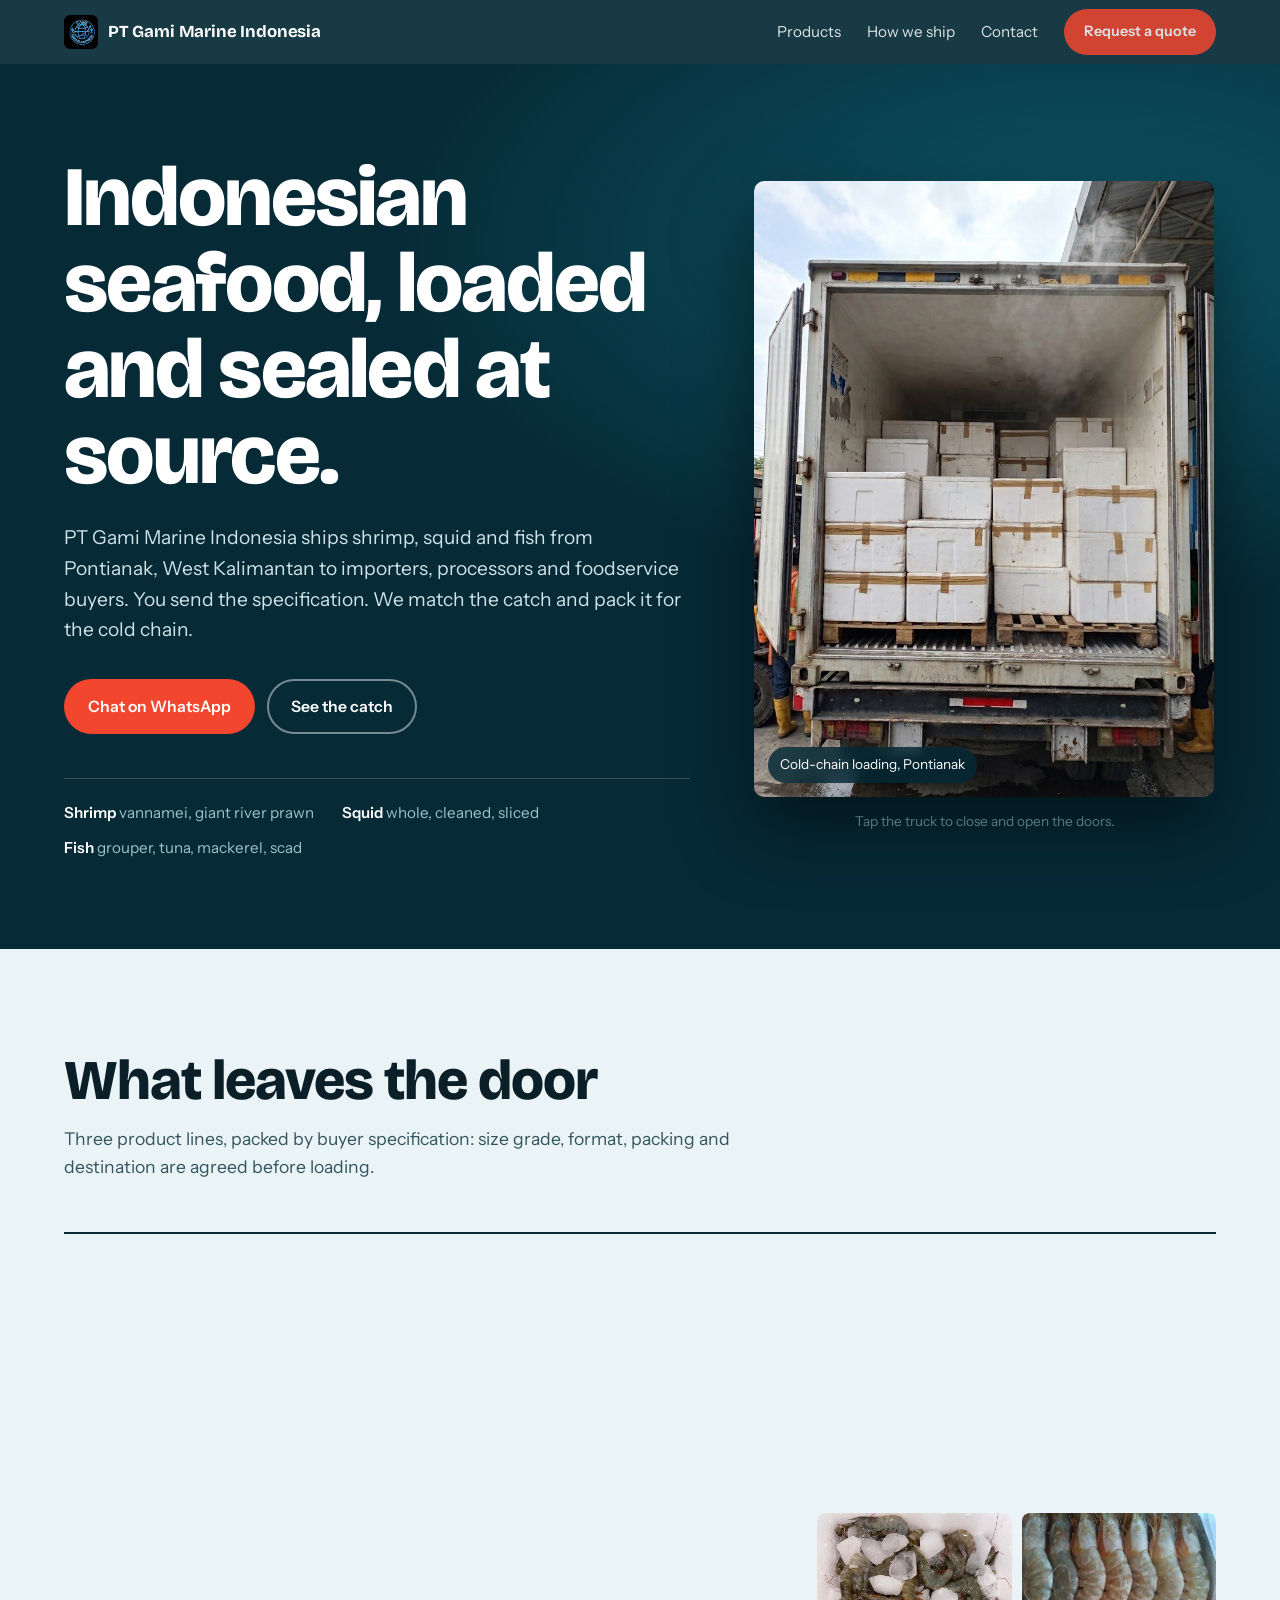
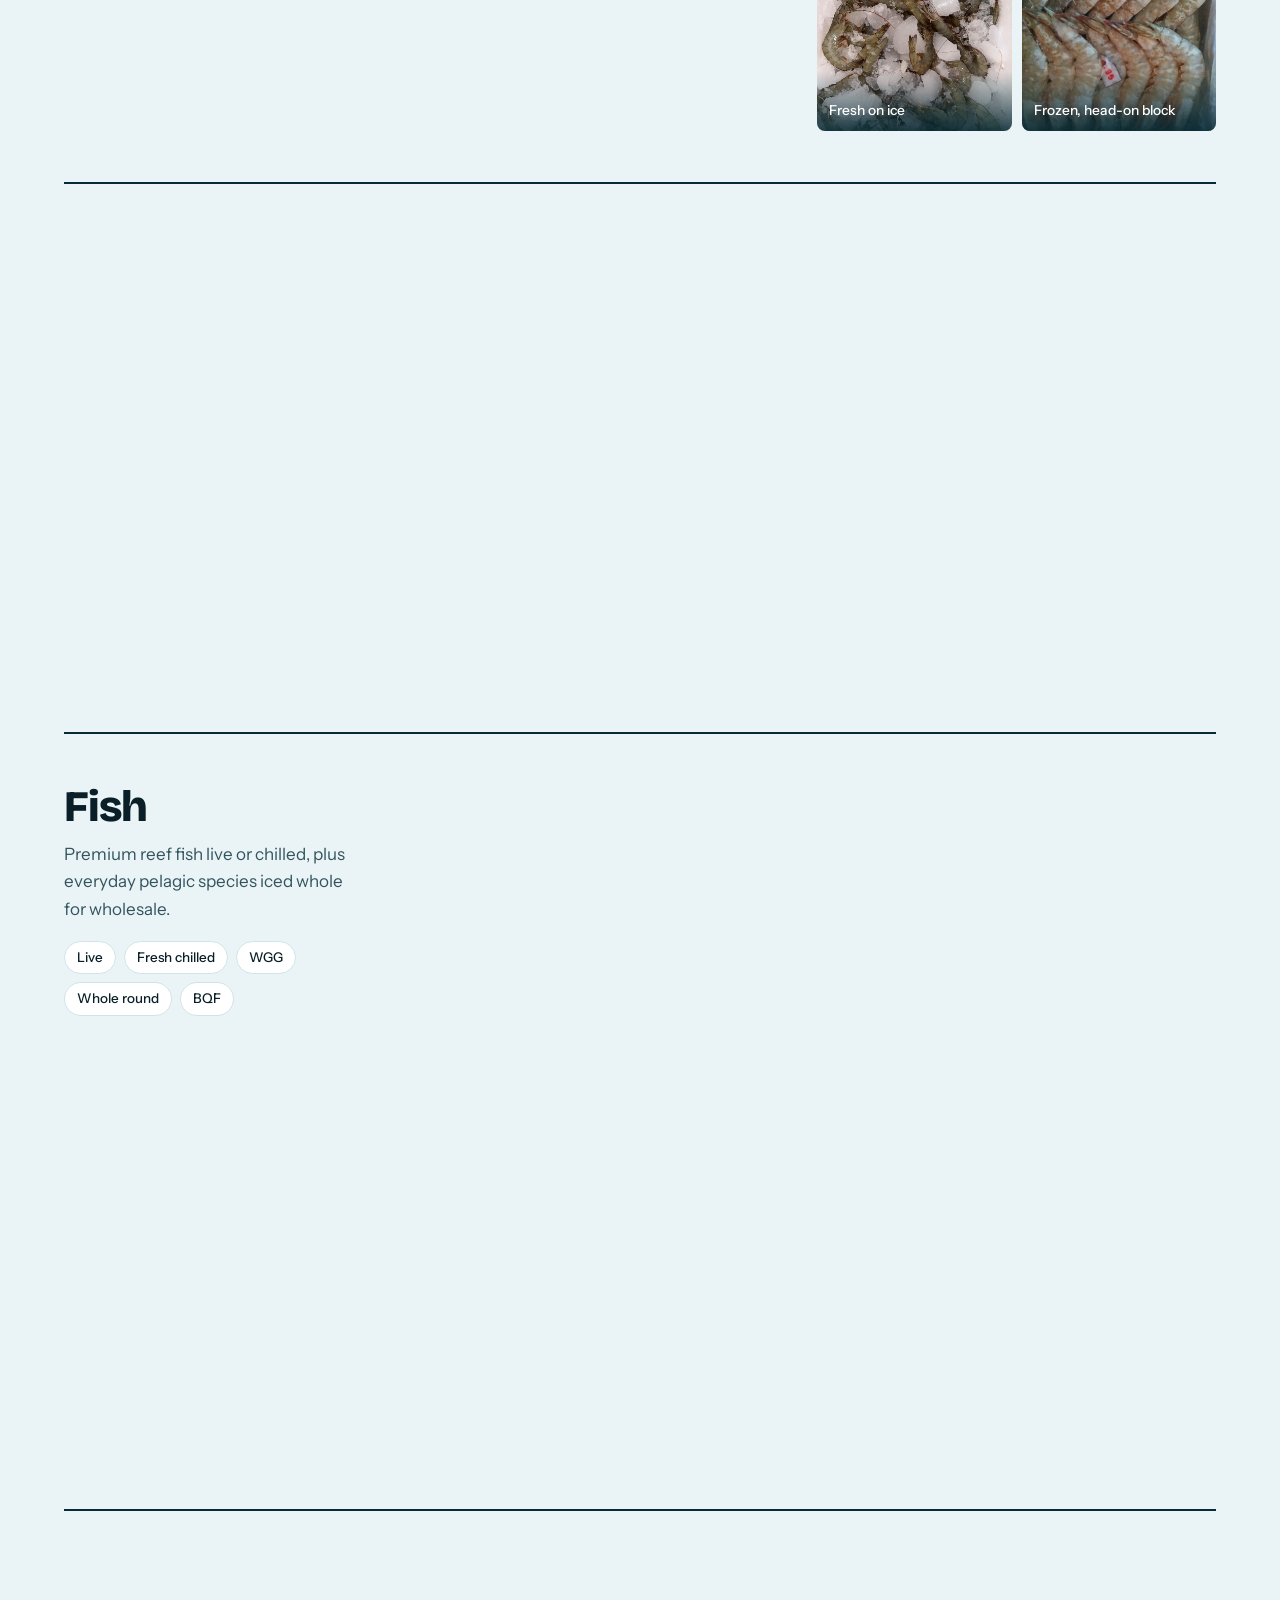
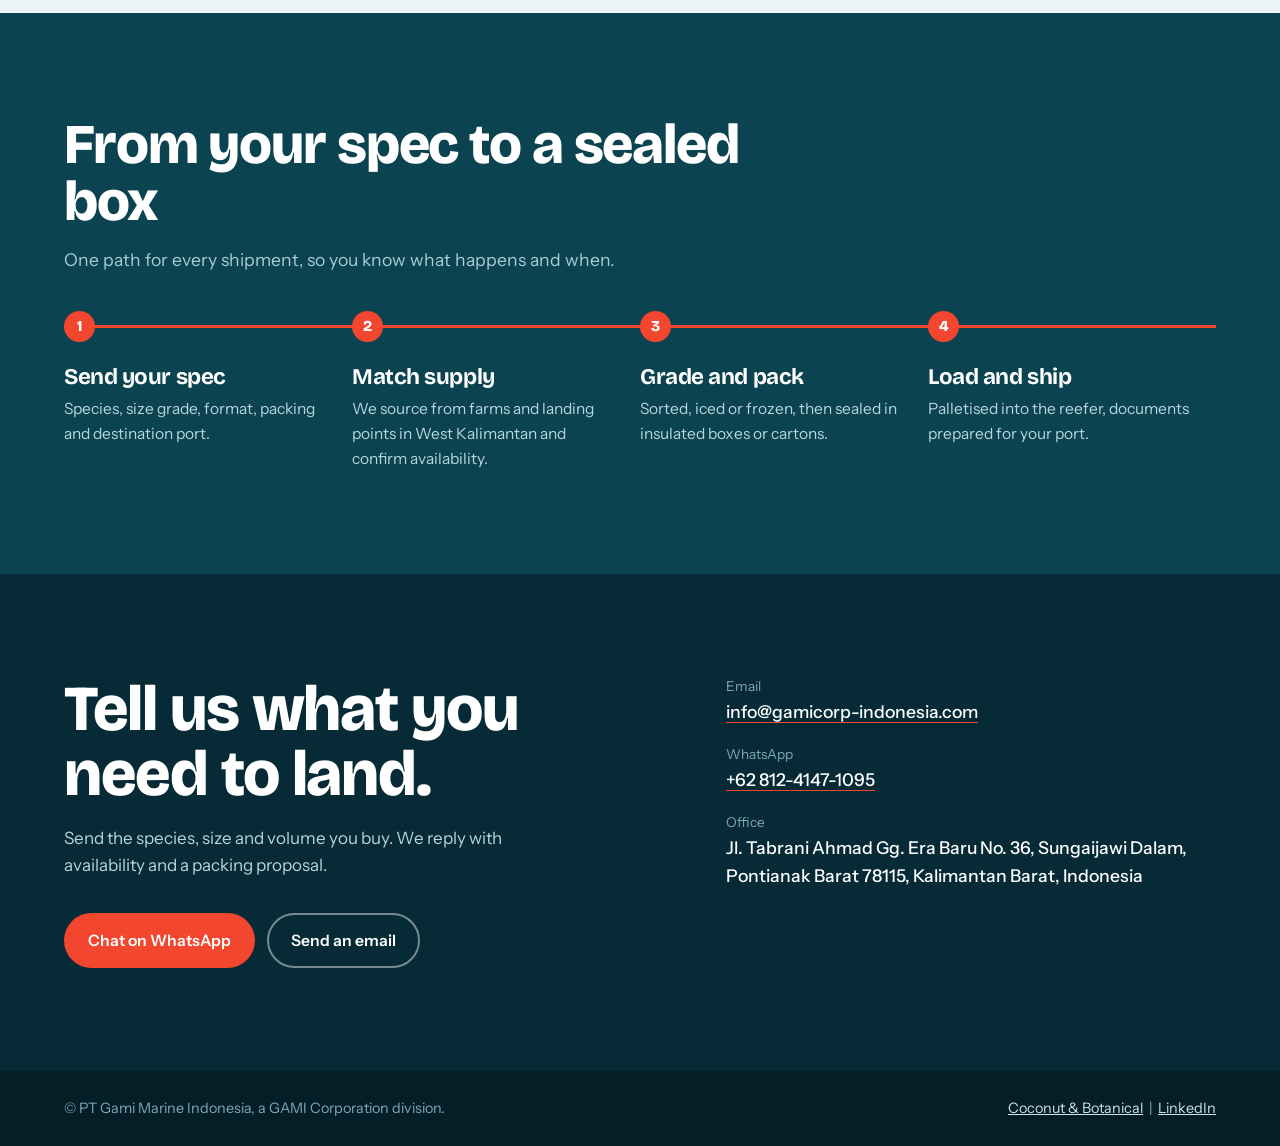
==== commit d33388c6: "Add files via upload" ====
--- a/index.html
+++ b/index.html
@@ -1,62 +1,286 @@
 <!DOCTYPE html>
 <html lang="en">
-  <head>
-    <meta charset="UTF-8" />
-    <meta name="viewport" content="width=device-width, initial-scale=1.0, viewport-fit=cover" />
-    <title>GAMI Marine | Indonesian seafood export</title>
-    <!-- versi: marine-v1 / seafood subdomain -->
-    <meta name="description" content="GAMI Marine connects Indonesian shrimp, squid and fish supply with international buyers through clear specification and a practical export path." />
-    <meta name="robots" content="index, follow" />
-    <meta name="theme-color" content="#072c3a" />
-    <link rel="canonical" href="https://marine.gamicorp-indonesia.com/" />
-
-    <meta property="og:site_name" content="GAMI Corporation Indonesia" />
-    <meta property="og:title" content="GAMI Marine | Indonesian seafood export" />
-    <meta property="og:description" content="Export-ready Indonesian shrimp, squid and fish matched to buyer specifications." />
-    <meta property="og:type" content="website" />
-    <meta property="og:url" content="https://marine.gamicorp-indonesia.com/" />
-    <meta property="og:image" content="https://marine.gamicorp-indonesia.com/images/products/marine-p06-03-72fd37b85d.png" />
-    <meta property="og:image:alt" content="Vannamei shrimp ready for export" />
-    <meta name="twitter:card" content="summary_large_image" />
-    <meta name="twitter:title" content="GAMI Marine | Indonesian seafood export" />
-    <meta name="twitter:description" content="Export-ready Indonesian shrimp, squid and fish matched to buyer specifications." />
-    <meta name="twitter:image" content="https://marine.gamicorp-indonesia.com/images/products/marine-p06-03-72fd37b85d.png" />
-
-    <link rel="icon" type="image/png" href="/images/gami-emblem.png" />
-    <script type="module" crossorigin src="/assets/index-GAMImarine1.js"></script>
-    <link rel="stylesheet" crossorigin href="/assets/index-B8KY4JVG.css">
-    <link rel="stylesheet" href="/assets/gami-extras.css">
-
-    <script type="application/ld+json">
-    {
-      "@context": "https://schema.org",
-      "@type": "Organization",
-      "name": "GAMI Marine",
-      "legalName": "PT Gami Marine Indonesia",
-      "url": "https://marine.gamicorp-indonesia.com/",
-      "logo": "https://marine.gamicorp-indonesia.com/images/gami-emblem.png",
-      "email": "info@gamicorp-indonesia.com",
-      "telephone": "+62-812-4147-1095",
-      "description": "Export trading of Indonesian seafood: shrimp, squid and fish. A GAMI Corporation division.",
-      "address": {
-        "@type": "PostalAddress",
-        "streetAddress": "Jl. Tabrani Ahmad Gg. Era Baru No. 36, Sungaijawi Dalam, Pontianak Barat",
-        "addressLocality": "Pontianak",
-        "addressRegion": "Kalimantan Barat",
-        "postalCode": "78115",
-        "addressCountry": "ID"
-      },
-      "sameAs": ["https://www.linkedin.com/company/gami-corporation/"]
-    }
-    </script>
-  </head>
-  <body>
-    <div id="root"></div>
-    <noscript>
-      <h1>GAMI Marine: Indonesian seafood export</h1>
-      <p>Export trading of Indonesian seafood, from Pontianak, West Kalimantan. PT Gami Marine Indonesia.</p>
-      <p>Contact: <a href="mailto:info@gamicorp-indonesia.com">info@gamicorp-indonesia.com</a> · WhatsApp +62 812-4147-1095</p>
-      <p><a href="/products">Products</a> · <a href="/how-we-work">How we work</a> · <a href="/about">About GAMI</a> · <a href="https://gamicorp-indonesia.com">Coconut &amp; Botanical</a></p>
-    </noscript>
-  </body>
+<head>
+<meta charset="UTF-8" />
+<meta name="viewport" content="width=device-width, initial-scale=1.0, viewport-fit=cover" />
+<title>PT Gami Marine Indonesia | Indonesian seafood export</title>
+<meta name="description" content="PT Gami Marine Indonesia exports shrimp, squid and fish from Pontianak, West Kalimantan to importers, processors and foodservice buyers." />
+<meta name="robots" content="index, follow" />
+<meta name="theme-color" content="#062a36" />
+<link rel="canonical" href="https://marine.gamicorp-indonesia.com/" />
+<meta property="og:site_name" content="GAMI Corporation Indonesia" />
+<meta property="og:title" content="PT Gami Marine Indonesia | Indonesian seafood export" />
+<meta property="og:description" content="Shrimp, squid and fish loaded and sealed at source in Pontianak." />
+<meta property="og:type" content="website" />
+<meta property="og:url" content="https://marine.gamicorp-indonesia.com/" />
+<meta property="og:image" content="https://marine.gamicorp-indonesia.com/images/container-door.jpg" />
+<meta name="twitter:card" content="summary_large_image" />
+<link rel="icon" type="image/png" href="/images/gami-emblem.png" />
+<link rel="preconnect" href="https://fonts.googleapis.com" />
+<link rel="preconnect" href="https://fonts.gstatic.com" crossorigin />
+<link href="https://fonts.googleapis.com/css2?family=Bricolage+Grotesque:opsz,wght@12..96,500;12..96,700;12..96,800&family=Instrument+Sans:wght@400;500;600&display=swap" rel="stylesheet" />
+<script type="application/ld+json">
+{"@context":"https://schema.org","@type":"Organization","name":"PT Gami Marine Indonesia","alternateName":"GAMI Marine","url":"https://marine.gamicorp-indonesia.com/","logo":"https://marine.gamicorp-indonesia.com/images/gami-emblem.png","email":"info@gamicorp-indonesia.com","telephone":"+62-812-4147-1095","description":"Export trading of Indonesian seafood: shrimp, squid and fish. A GAMI Corporation division.","address":{"@type":"PostalAddress","streetAddress":"Jl. Tabrani Ahmad Gg. Era Baru No. 36, Sungaijawi Dalam, Pontianak Barat","addressLocality":"Pontianak","addressRegion":"Kalimantan Barat","postalCode":"78115","addressCountry":"ID"},"sameAs":["https://www.linkedin.com/company/gami-corporation/"]}
+</script>
+<style>
+:root{
+  --abyss:#062a36; --deep:#0b4350; --teal:#0f6b73; --ice:#eaf4f6; --frost:#cfe3e8; --signal:#f2462e; --ink:#0a1f27;
+  --head:"Bricolage Grotesque","Arial Narrow",Arial,sans-serif; --body:"Instrument Sans",system-ui,-apple-system,"Segoe UI",sans-serif;
+  --pad:clamp(20px,5vw,72px);
+}
+*{box-sizing:border-box;margin:0}
+html{scroll-behavior:smooth;scroll-padding-top:72px}
+body{font-family:var(--body);color:var(--ink);background:var(--ice);line-height:1.6;font-size:17px;-webkit-font-smoothing:antialiased}
+img{display:block;max-width:100%}
+a{color:inherit}
+:focus-visible{outline:3px solid var(--signal);outline-offset:3px}
+h1,h2,h3{font-family:var(--head);line-height:1.02;letter-spacing:-.02em}
+.wrap{padding-inline:var(--pad);max-width:1320px;margin-inline:auto}
+
+/* header */
+header{position:sticky;top:0;z-index:20;background:rgba(6,42,54,.92);backdrop-filter:blur(10px);color:#fff;padding-top:env(safe-area-inset-top,0px)}
+header .wrap{display:flex;align-items:center;justify-content:space-between;height:64px;gap:16px}
+.brand{display:flex;align-items:center;gap:10px;text-decoration:none;font-family:var(--head);font-weight:700;font-size:1.05rem;letter-spacing:-.01em}
+.brand img{width:34px;height:34px;object-fit:contain;border-radius:6px}
+nav{display:flex;gap:26px;align-items:center;font-size:.95rem}
+nav a{text-decoration:none;opacity:.85}nav a:hover{opacity:1}
+.btn{display:inline-flex;align-items:center;gap:8px;padding:13px 22px;border-radius:999px;font-weight:600;text-decoration:none;font-size:.98rem;border:2px solid transparent;transition:transform .15s,background .15s}
+.btn:hover{transform:translateY(-2px)}
+.btn.sig{background:var(--signal);color:#fff}.btn.sig:hover{background:#ff5a42}
+.btn.line{border-color:rgba(255,255,255,.45);color:#fff}.btn.line:hover{background:rgba(255,255,255,.1)}
+header .btn{padding:9px 18px;font-size:.9rem}
+
+/* hero */
+.hero{background:radial-gradient(1200px 600px at 85% 20%,#0d5566 0,transparent 60%),var(--abyss);color:#fff;padding-block:clamp(40px,7vw,96px)}
+.hero .wrap{display:grid;grid-template-columns:1.15fr .85fr;gap:clamp(28px,5vw,80px);align-items:center}
+.hero h1{font-size:clamp(2.7rem,6.6vw,5.6rem);font-weight:800}
+.hero p.lead{margin-top:24px;font-size:1.2rem;max-width:34em;color:#cfe3e8}
+.cta{display:flex;flex-wrap:wrap;gap:12px;margin-top:34px}
+.facts{display:flex;flex-wrap:wrap;gap:10px 28px;margin-top:44px;padding-top:22px;border-top:1px solid rgba(255,255,255,.18);font-size:.95rem;color:#9fc3cc}
+.facts b{color:#fff;font-weight:600}
+
+/* container doors: the one big moment */
+.truck{position:relative;perspective:1500px;cursor:pointer;max-width:460px;justify-self:center;width:100%}
+.truck .frame{position:relative;border-radius:10px;overflow:hidden;box-shadow:0 30px 70px rgba(0,0,0,.5);background:#000;aspect-ratio:765/1024}
+.truck .frame img{width:100%;height:100%;object-fit:cover}
+.leaf{position:absolute;top:0;bottom:0;width:50%;display:grid;place-items:center;font-family:var(--head);font-weight:800;font-size:clamp(1.5rem,4.4vw,2.6rem);letter-spacing:.02em;color:#27414a;
+  background:repeating-linear-gradient(90deg,#d5dee1 0 14px,#bfcbcf 14px 17px);box-shadow:inset 0 0 40px rgba(0,0,0,.18);transition:transform 1.7s cubic-bezier(.7,0,.2,1),opacity .4s 1.4s;backface-visibility:hidden}
+.leaf.l{left:0;transform-origin:left center;border-right:2px solid #8fa0a6}
+.leaf.r{right:0;transform-origin:right center;border-left:2px solid #8fa0a6}
+.truck.closed .leaf{transition:transform .9s cubic-bezier(.7,0,.2,1),opacity .2s}
+.truck:not(.closed) .leaf.l{transform:rotateY(-112deg);opacity:0}
+.truck:not(.closed) .leaf.r{transform:rotateY(112deg);opacity:0}
+.truck.closed .leaf{opacity:1}
+.tag{position:absolute;left:14px;bottom:14px;background:rgba(6,42,54,.82);color:#fff;font-size:.85rem;padding:7px 12px;border-radius:999px;backdrop-filter:blur(6px)}
+.hint{text-align:center;margin-top:14px;font-size:.85rem;color:#7fa9b3}
+
+/* sections */
+section{padding-block:clamp(56px,8vw,112px)}
+.sec-head{max-width:46rem;margin-bottom:clamp(28px,4vw,56px)}
+.sec-head h2{font-size:clamp(2rem,4.6vw,3.5rem);font-weight:800}
+.sec-head p{margin-top:16px;color:#33545e;font-size:1.1rem}
+
+.line-block{display:grid;grid-template-columns:minmax(0,.8fr) minmax(0,2.2fr);gap:clamp(20px,4vw,56px);padding-block:clamp(28px,4vw,52px);border-top:2px solid var(--abyss)}
+.line-block:last-child{border-bottom:2px solid var(--abyss)}
+.line-block h3{font-size:clamp(1.8rem,3.4vw,2.8rem);font-weight:800}
+.line-block .meta{position:sticky;top:90px;align-self:start}
+.line-block .meta p{margin-top:12px;color:#33545e}
+.chips{display:flex;flex-wrap:wrap;gap:8px;margin-top:18px;list-style:none;padding:0}
+.chips li{background:#fff;border:1.5px solid var(--frost);border-radius:999px;padding:5px 12px;font-size:.84rem;font-weight:500}
+.mosaic{display:grid;grid-template-columns:repeat(4,1fr);grid-auto-rows:clamp(150px,17vw,230px);gap:10px}
+.mosaic.c3{grid-template-columns:repeat(3,1fr)}
+.mosaic figure{position:relative;overflow:hidden;border-radius:8px;background:var(--frost)}
+.mosaic .big{grid-column:span 2;grid-row:span 2}
+.mosaic .wide{grid-column:span 2}
+.mosaic img{width:100%;height:100%;object-fit:cover;transition:transform .5s}
+.mosaic figure:hover img{transform:scale(1.04)}
+.mosaic figcaption{position:absolute;inset:auto 0 0 0;padding:28px 12px 10px;color:#fff;font-size:.86rem;font-weight:500;background:linear-gradient(transparent,rgba(6,42,54,.88))}
+
+/* process */
+.process{background:var(--deep);color:#fff}
+.process .sec-head p{color:#a8cdd5}
+.steps{display:grid;grid-template-columns:repeat(4,1fr);gap:0;list-style:none;padding:0;counter-reset:s;position:relative}
+.steps li{counter-increment:s;padding:28px 22px 0 0;border-top:3px solid var(--signal);position:relative}
+.steps li::before{content:counter(s);position:absolute;top:-17px;left:0;width:31px;height:31px;border-radius:50%;background:var(--signal);display:grid;place-items:center;font-family:var(--head);font-weight:800;font-size:.95rem}
+.steps h3{font-size:1.4rem;margin-bottom:8px;margin-top:10px}
+.steps p{color:#b6d6dd;font-size:.97rem}
+
+/* contact */
+.contact{background:var(--abyss);color:#fff}
+.contact .wrap{display:grid;grid-template-columns:1.1fr .9fr;gap:clamp(28px,5vw,80px);align-items:start}
+.contact h2{font-size:clamp(2.2rem,5vw,4rem);font-weight:800}
+.contact p{margin-top:18px;color:#b6d6dd;max-width:30em}
+dl{display:grid;gap:18px}
+dt{font-size:.85rem;color:#7fa9b3}
+dd{font-size:1.1rem;font-weight:500}
+dd a{text-decoration:none;border-bottom:1.5px solid var(--signal)}
+footer{background:#041e27;color:#7fa9b3;font-size:.9rem;padding:26px 0 calc(26px + env(safe-area-inset-bottom,0px))}
+footer .wrap{display:flex;flex-wrap:wrap;justify-content:space-between;gap:10px}
+footer a{color:#cfe3e8}
+
+@media (max-width:900px){
+  .hero .wrap,.contact .wrap,.line-block{grid-template-columns:1fr}
+  .line-block .meta{position:static}
+  .steps{grid-template-columns:1fr 1fr;row-gap:44px}
+  nav a:not(.btn){display:none}
+  .mosaic,.mosaic.c3{grid-template-columns:repeat(2,1fr);grid-auto-rows:150px}
+  .mosaic.c3 .big{grid-column:span 2}
+}
+@media (max-width:520px){.steps{grid-template-columns:1fr}}
+@media (prefers-reduced-motion:reduce){*{transition-duration:.01s!important;scroll-behavior:auto!important}}
+</style>
+</head>
+<body>
+
+<header>
+  <div class="wrap">
+    <a class="brand" href="#top"><img src="/images/gami-emblem.png" alt="" />PT Gami Marine Indonesia</a>
+    <nav aria-label="Main">
+      <a href="#products">Products</a>
+      <a href="#process">How we ship</a>
+      <a href="#contact">Contact</a>
+      <a class="btn sig" href="#contact">Request a quote</a>
+    </nav>
+  </div>
+</header>
+
+<main id="top">
+<div class="hero">
+  <div class="wrap">
+    <div>
+      <h1>Indonesian seafood, loaded and sealed at source.</h1>
+      <p class="lead">PT Gami Marine Indonesia ships shrimp, squid and fish from Pontianak, West Kalimantan to importers, processors and foodservice buyers. You send the specification. We match the catch and pack it for the cold chain.</p>
+      <div class="cta">
+        <a class="btn sig" href="https://wa.me/6281241471095?text=Hello%20GAMI%20Marine%2C%20I%27d%20like%20to%20request%20a%20specification." target="_blank" rel="noopener">Chat on WhatsApp</a>
+        <a class="btn line" href="#products">See the catch</a>
+      </div>
+      <div class="facts">
+        <span><b>Shrimp</b> vannamei, giant river prawn</span>
+        <span><b>Squid</b> whole, cleaned, sliced</span>
+        <span><b>Fish</b> grouper, tuna, mackerel, scad</span>
+      </div>
+    </div>
+    <div>
+      <div class="truck" id="truck" role="button" tabindex="0" aria-label="Open or close the container doors">
+        <div class="frame">
+          <img src="/images/container-door.jpg" alt="Reefer truck with its doors open, loaded with sealed white styrofoam seafood boxes on pallets" width="765" height="1024" />
+          <span class="tag">Cold-chain loading, Pontianak</span>
+        </div>
+        <div class="leaf l" aria-hidden="true">GAMI</div>
+        <div class="leaf r" aria-hidden="true">MARINE</div>
+      </div>
+      <p class="hint">Tap the truck to close and open the doors.</p>
+    </div>
+  </div>
+</div>
+
+<section id="products">
+  <div class="wrap">
+    <div class="sec-head">
+      <h2>What leaves the door</h2>
+      <p>Three product lines, packed by buyer specification: size grade, format, packing and destination are agreed before loading.</p>
+    </div>
+
+    <div class="line-block">
+      <div class="meta">
+        <h3>Shrimp &amp; prawns</h3>
+        <p>Farm-raised vannamei and giant river prawns, iced fresh or frozen in blocks.</p>
+        <ul class="chips"><li>HOSO</li><li>HLSO</li><li>PD</li><li>IQF</li><li>Semi-IQF</li><li>BQF</li></ul>
+      </div>
+      <div class="mosaic">
+        <figure class="big"><img src="/images/products/marine-p06-03-72fd37b85d.png" alt="Vannamei shrimp ready for export" loading="lazy" /><figcaption>Vannamei shrimp</figcaption></figure>
+        <figure><img src="/images/products/marine-p06-04-cad688acb0.png" alt="Giant river prawns" loading="lazy" /><figcaption>Giant river prawns</figcaption></figure>
+        <figure><img src="/images/products/udang2.jpg" alt="Fresh vannamei shrimp held in hand for size check" loading="lazy" /><figcaption>Fresh, size-checked</figcaption></figure>
+        <figure><img src="/images/products/udang3.jpg" alt="Fresh shrimp packed on ice in a styrofoam box" loading="lazy" /><figcaption>Fresh on ice</figcaption></figure>
+        <figure><img src="/images/products/udang1.jpg" alt="Frozen head-on shrimp laid in rows in a block" loading="lazy" /><figcaption>Frozen, head-on block</figcaption></figure>
+      </div>
+    </div>
+
+    <div class="line-block">
+      <div class="meta">
+        <h3>Squid</h3>
+        <p>Wild-caught, supplied whole round or cleaned and sliced for wholesale and processing.</p>
+        <ul class="chips"><li>Whole round</li><li>Cleaned</li><li>Sliced</li><li>BQF</li><li>IQF</li></ul>
+      </div>
+      <div class="mosaic c3">
+        <figure class="big"><img src="/images/products/sotong.jpg" alt="Whole frozen sotong packed in a block with ice glaze" loading="lazy" /><figcaption>Sotong, whole round, frozen</figcaption></figure>
+        <figure><img src="/images/products/marine-p05-02-827a7b7685.png" alt="Loligo squid prepared for export" loading="lazy" /><figcaption>Loligo squid</figcaption></figure>
+        <figure><img src="/images/products/sotong2.jpg" alt="Two vacuum-packed bags of cleaned sotong, tentacles and tubes" loading="lazy" /><figcaption>Vacuum-packed cleaned cuts</figcaption></figure>
+      </div>
+    </div>
+
+    <div class="line-block">
+      <div class="meta">
+        <h3>Fish</h3>
+        <p>Premium reef fish live or chilled, plus everyday pelagic species iced whole for wholesale.</p>
+        <ul class="chips"><li>Live</li><li>Fresh chilled</li><li>WGG</li><li>Whole round</li><li>BQF</li></ul>
+      </div>
+      <div class="mosaic">
+        <figure class="big"><img src="/images/products/red-snapper.jpg" alt="Red coral-coloured fish on ice" loading="lazy" /><figcaption>Red snapper / kakap merah</figcaption></figure>
+        <figure><img src="/images/products/ikan1.jpg" alt="Small silver scad packed in a box" loading="lazy" /><figcaption>Layang (scad)</figcaption></figure>
+        <figure><img src="/images/products/ikan2.jpg" alt="Striped little tuna on crushed ice" loading="lazy" /><figcaption>Tongkol (little tuna)</figcaption></figure>
+        <figure><img src="/images/products/ikan4.jpg" alt="Silver deep-bodied fish with yellow tails in a box" loading="lazy" /><figcaption>Bawal (pompano)</figcaption></figure>
+        <figure><img src="/images/products/ikan5.jpg" alt="Dark-backed silver fish with long fins on ice" loading="lazy" /><figcaption>Talang (queenfish)</figcaption></figure>
+        <figure class="wide"><img src="/images/products/ikan3.jpg" alt="Short mackerel on crushed ice" loading="lazy" /><figcaption>Kembung (mackerel)</figcaption></figure>
+        <figure class="wide"><img src="/images/products/marine-p07-02-0b98008ad3.png" alt="Premium coral trout fish for foodservice" loading="lazy" /><figcaption>Coral trout / red grouper</figcaption></figure>
+      </div>
+    </div>
+  </div>
+</section>
+
+<section id="process" class="process">
+  <div class="wrap">
+    <div class="sec-head">
+      <h2>From your spec to a sealed box</h2>
+      <p>One path for every shipment, so you know what happens and when.</p>
+    </div>
+    <ol class="steps">
+      <li><h3>Send your spec</h3><p>Species, size grade, format, packing and destination port.</p></li>
+      <li><h3>Match supply</h3><p>We source from farms and landing points in West Kalimantan and confirm availability.</p></li>
+      <li><h3>Grade and pack</h3><p>Sorted, iced or frozen, then sealed in insulated boxes or cartons.</p></li>
+      <li><h3>Load and ship</h3><p>Palletised into the reefer, documents prepared for your port.</p></li>
+    </ol>
+  </div>
+</section>
+
+<section id="contact" class="contact">
+  <div class="wrap">
+    <div>
+      <h2>Tell us what you need to land.</h2>
+      <p>Send the species, size and volume you buy. We reply with availability and a packing proposal.</p>
+      <div class="cta">
+        <a class="btn sig" href="https://wa.me/6281241471095?text=Hello%20GAMI%20Marine%2C%20I%27d%20like%20to%20request%20a%20specification." target="_blank" rel="noopener">Chat on WhatsApp</a>
+        <a class="btn line" href="mailto:info@gamicorp-indonesia.com?subject=Seafood%20enquiry">Send an email</a>
+      </div>
+    </div>
+    <dl>
+      <div><dt>Email</dt><dd><a href="mailto:info@gamicorp-indonesia.com">info@gamicorp-indonesia.com</a></dd></div>
+      <div><dt>WhatsApp</dt><dd><a href="https://wa.me/6281241471095" target="_blank" rel="noopener">+62 812-4147-1095</a></dd></div>
+      <div><dt>Office</dt><dd>Jl. Tabrani Ahmad Gg. Era Baru No. 36, Sungaijawi Dalam, Pontianak Barat 78115, Kalimantan Barat, Indonesia</dd></div>
+    </dl>
+  </div>
+</section>
+</main>
+
+<footer>
+  <div class="wrap">
+    <span>&copy; PT Gami Marine Indonesia, a GAMI Corporation division.</span>
+    <span><a href="https://gamicorp-indonesia.com">Coconut &amp; Botanical</a> &nbsp;|&nbsp; <a href="https://www.linkedin.com/company/gami-corporation/">LinkedIn</a></span>
+  </div>
+</footer>
+
+<script>
+(function(){
+  var t=document.getElementById('truck');
+  var calm=window.matchMedia('(prefers-reduced-motion: reduce)').matches;
+  if(!calm){
+    t.classList.add('closed');
+    setTimeout(function(){t.classList.remove('closed')},700);
+  }
+  function toggle(){t.classList.toggle('closed')}
+  t.addEventListener('click',toggle);
+  t.addEventListener('keydown',function(e){if(e.key==='Enter'||e.key===' '){e.preventDefault();toggle()}});
+})();
+</script>
+</body>
 </html>
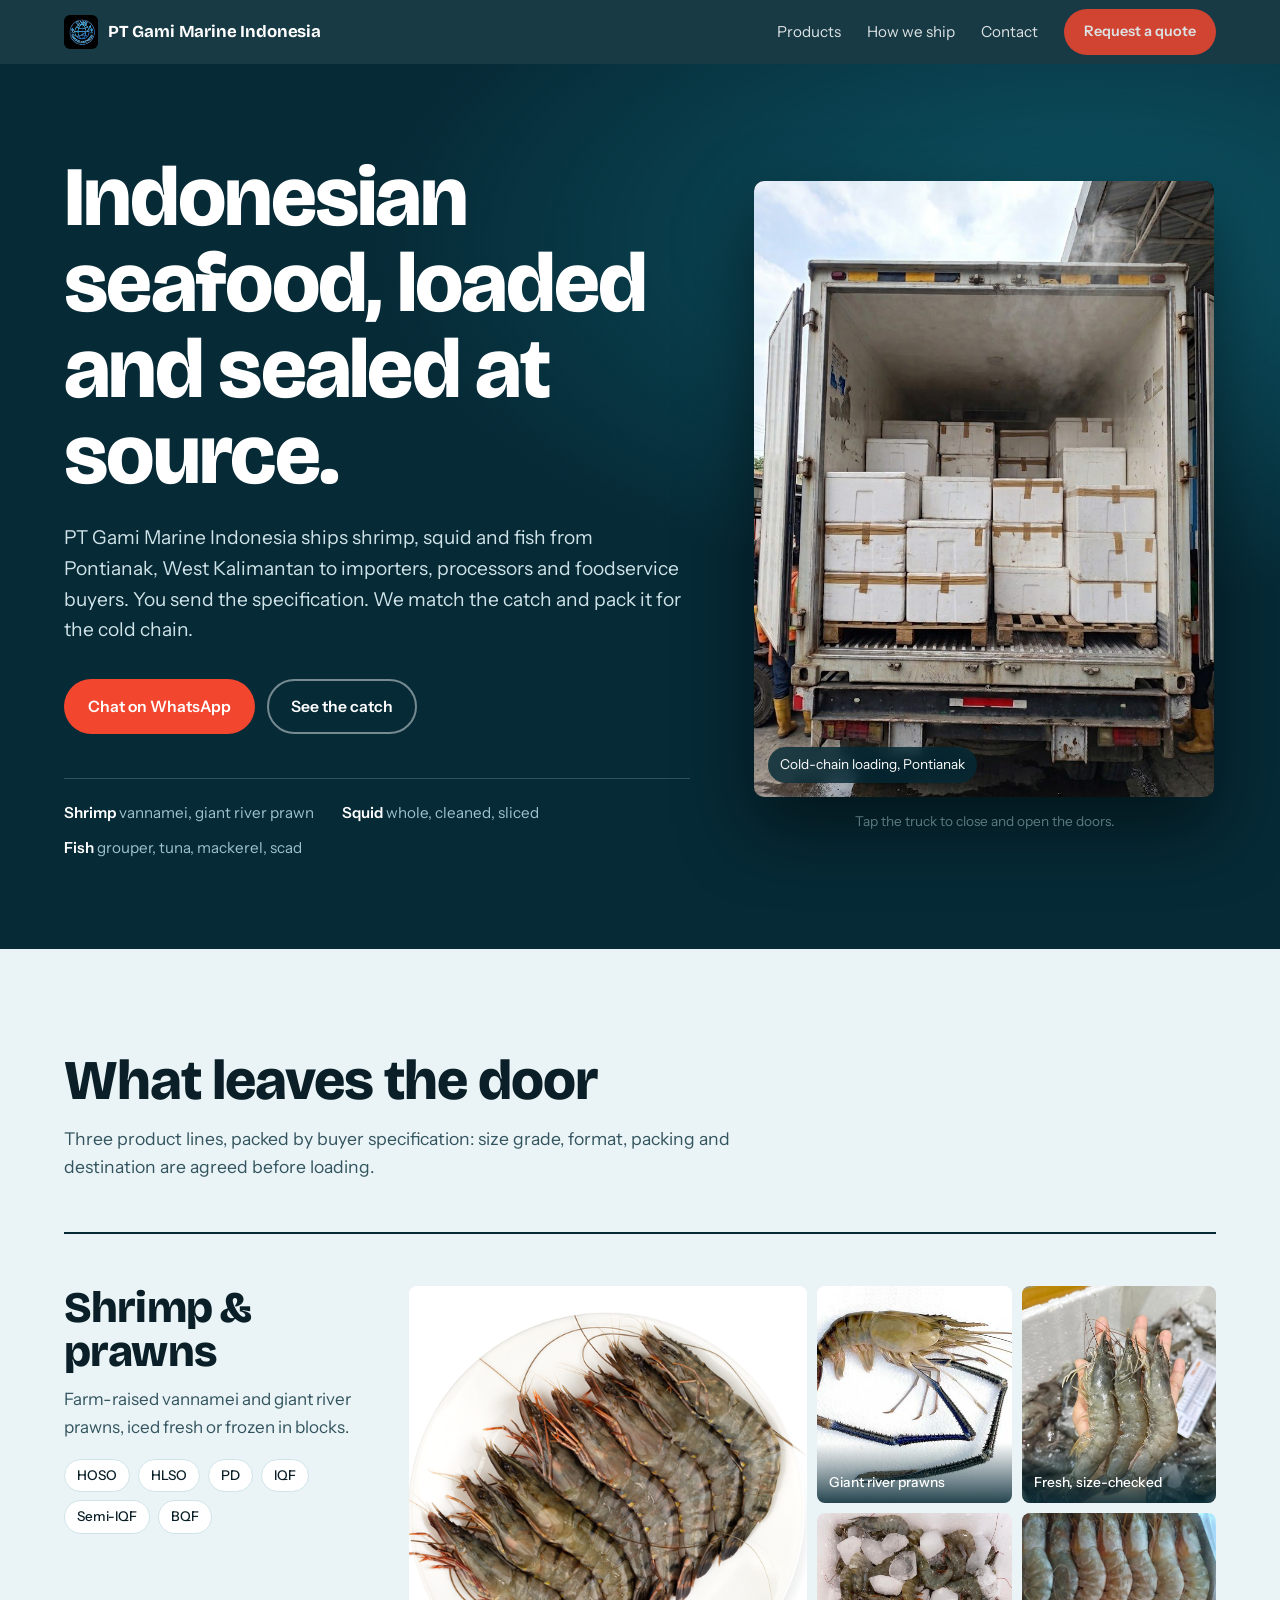
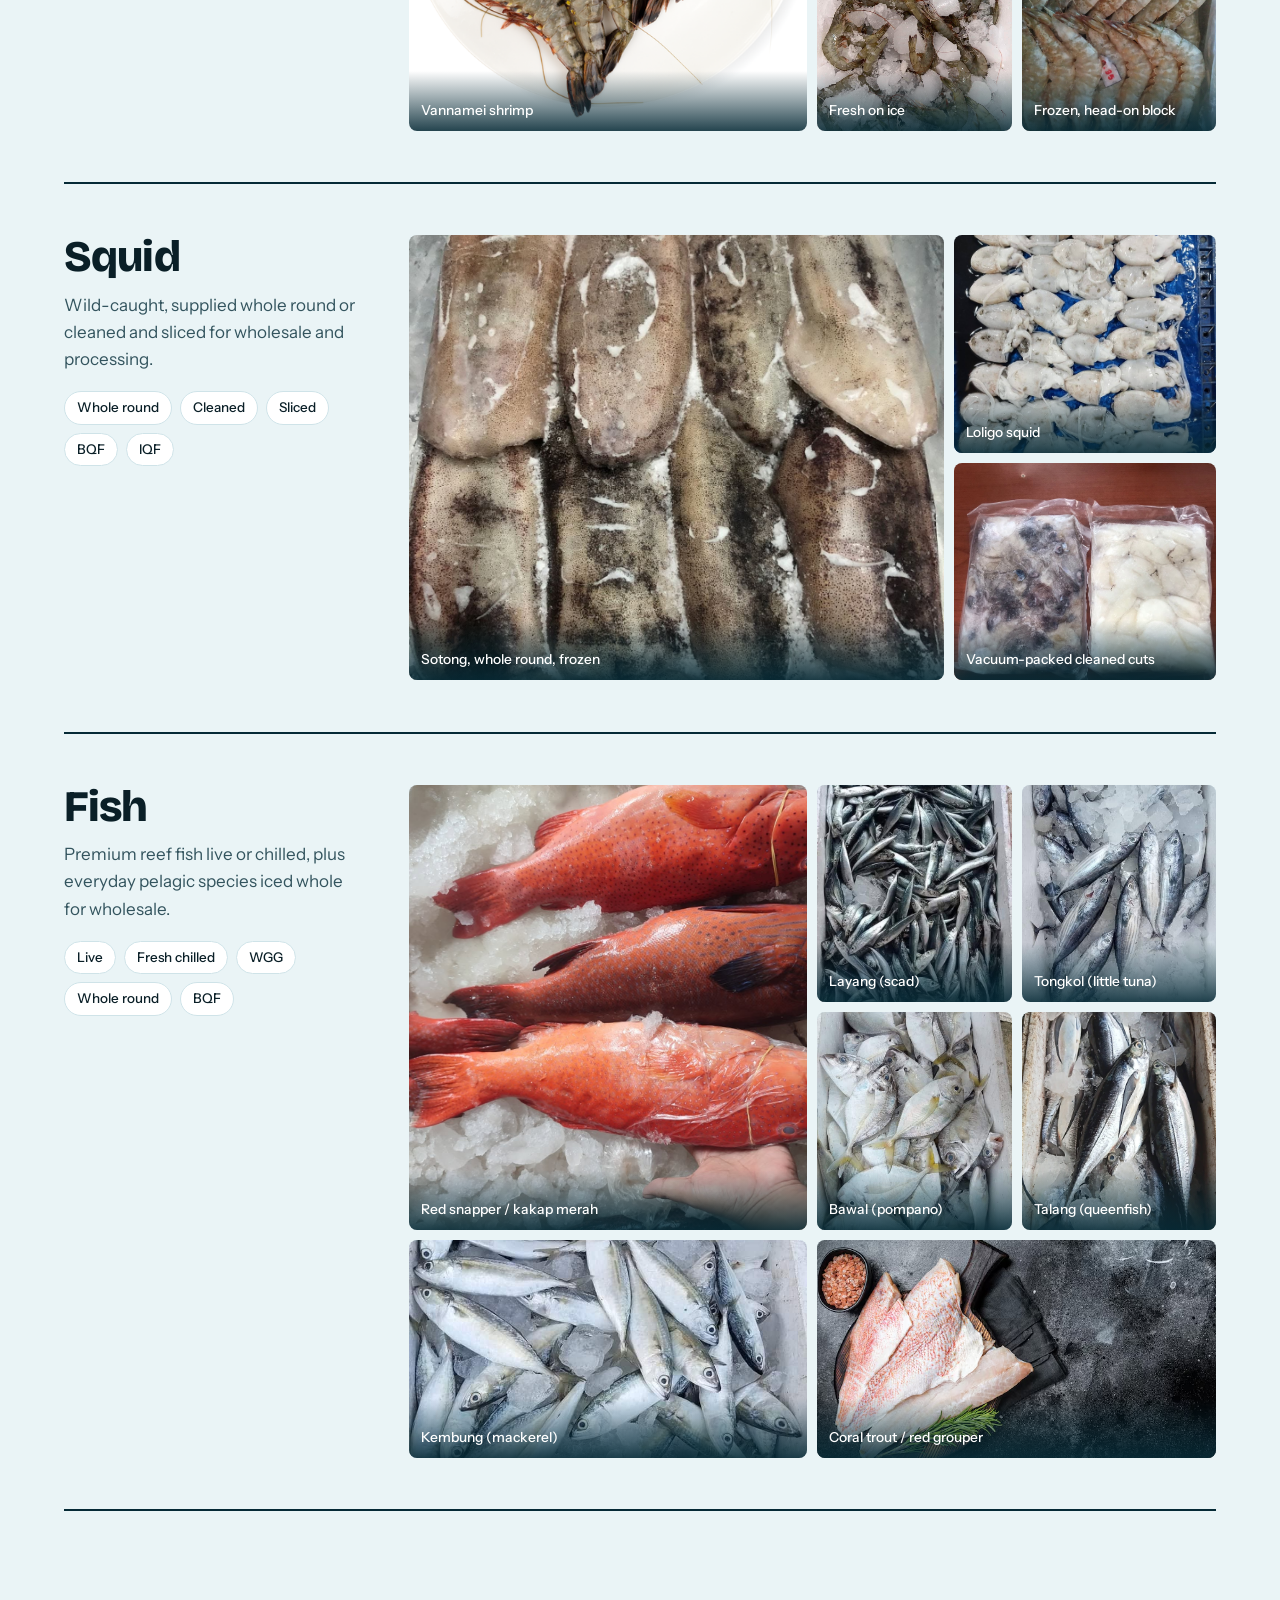
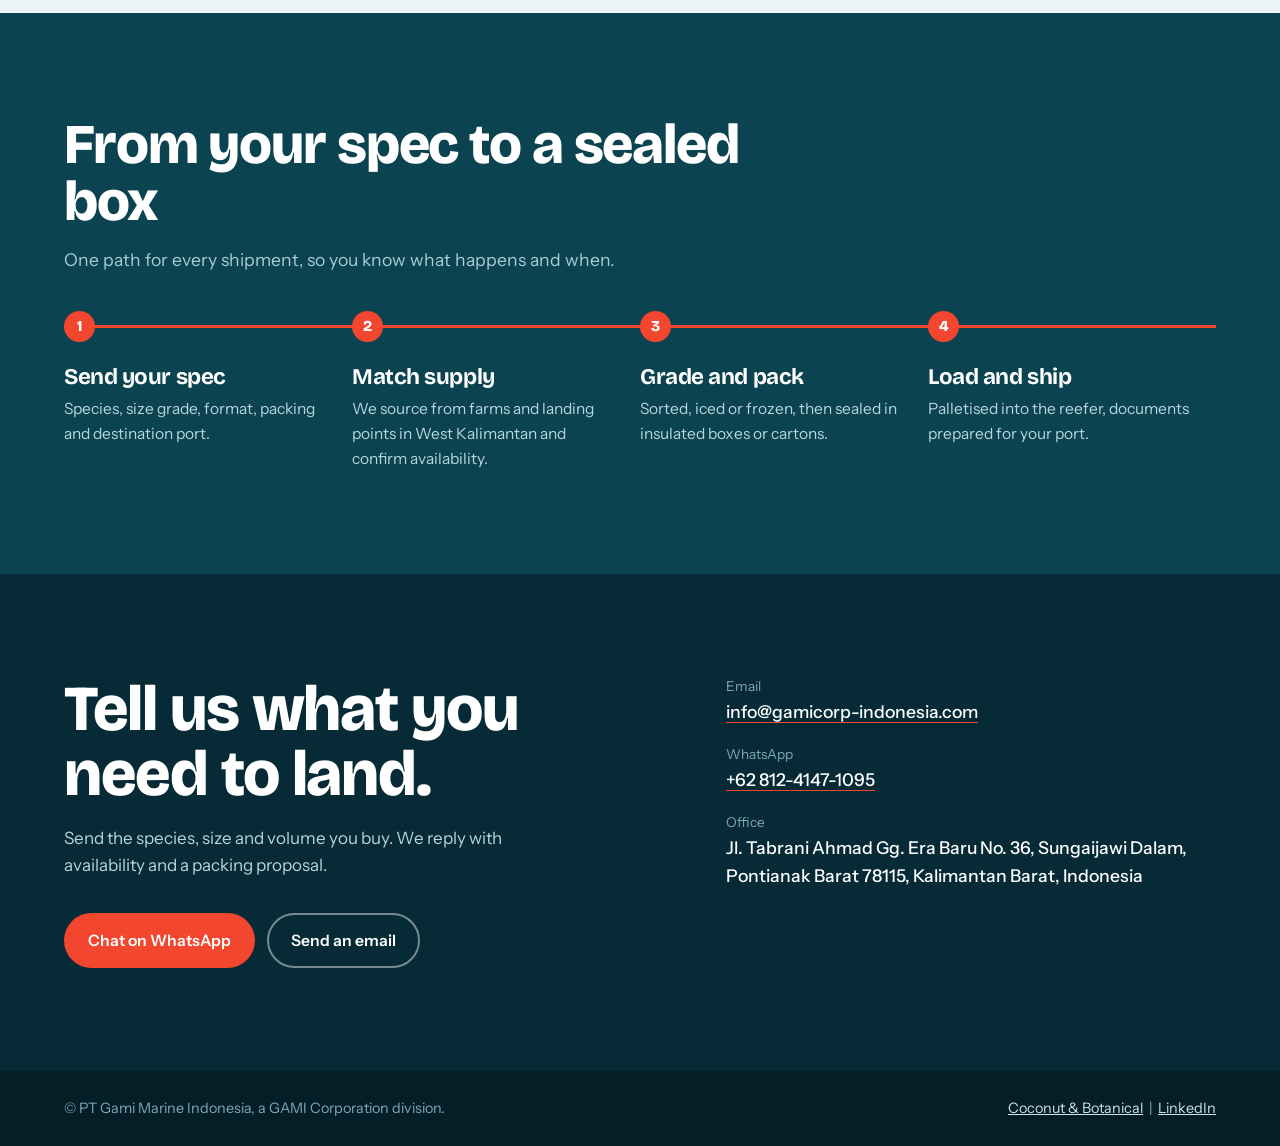
==== commit 6b0540c6: "Update index.html" ====
--- a/index.html
+++ b/index.html
@@ -1,6 +1,16 @@
 <!DOCTYPE html>
 <html lang="en">
 <head>
+<!-- Google tag (gtag.js) -->
+<script async src="https://www.googletagmanager.com/gtag/js?id=G-17GS7FD62M"></script>
+<script>
+  window.dataLayer = window.dataLayer || [];
+  function gtag(){dataLayer.push(arguments);}
+  gtag('js', new Date());
+
+  gtag('config', 'G-17GS7FD62M');
+</script>
+
 <meta charset="UTF-8" />
 <meta name="viewport" content="width=device-width, initial-scale=1.0, viewport-fit=cover" />
 <title>PT Gami Marine Indonesia | Indonesian seafood export</title>
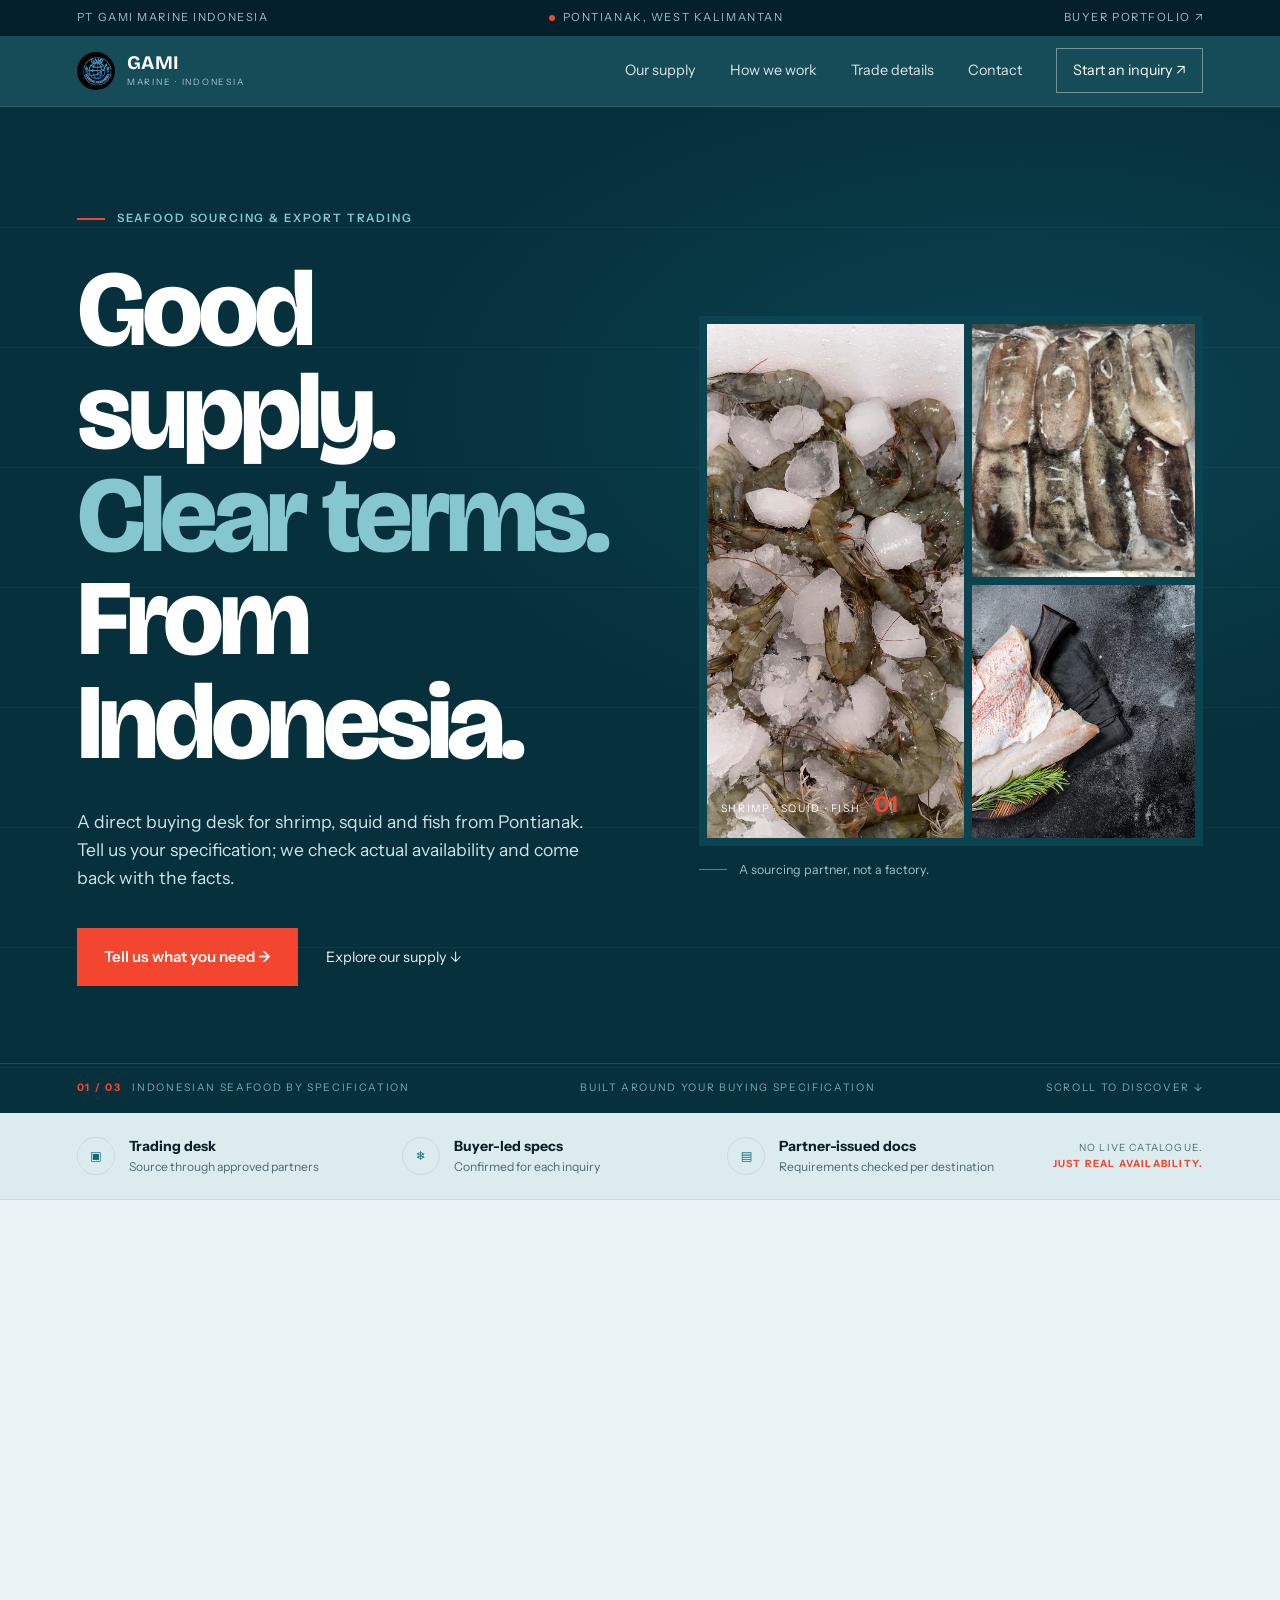
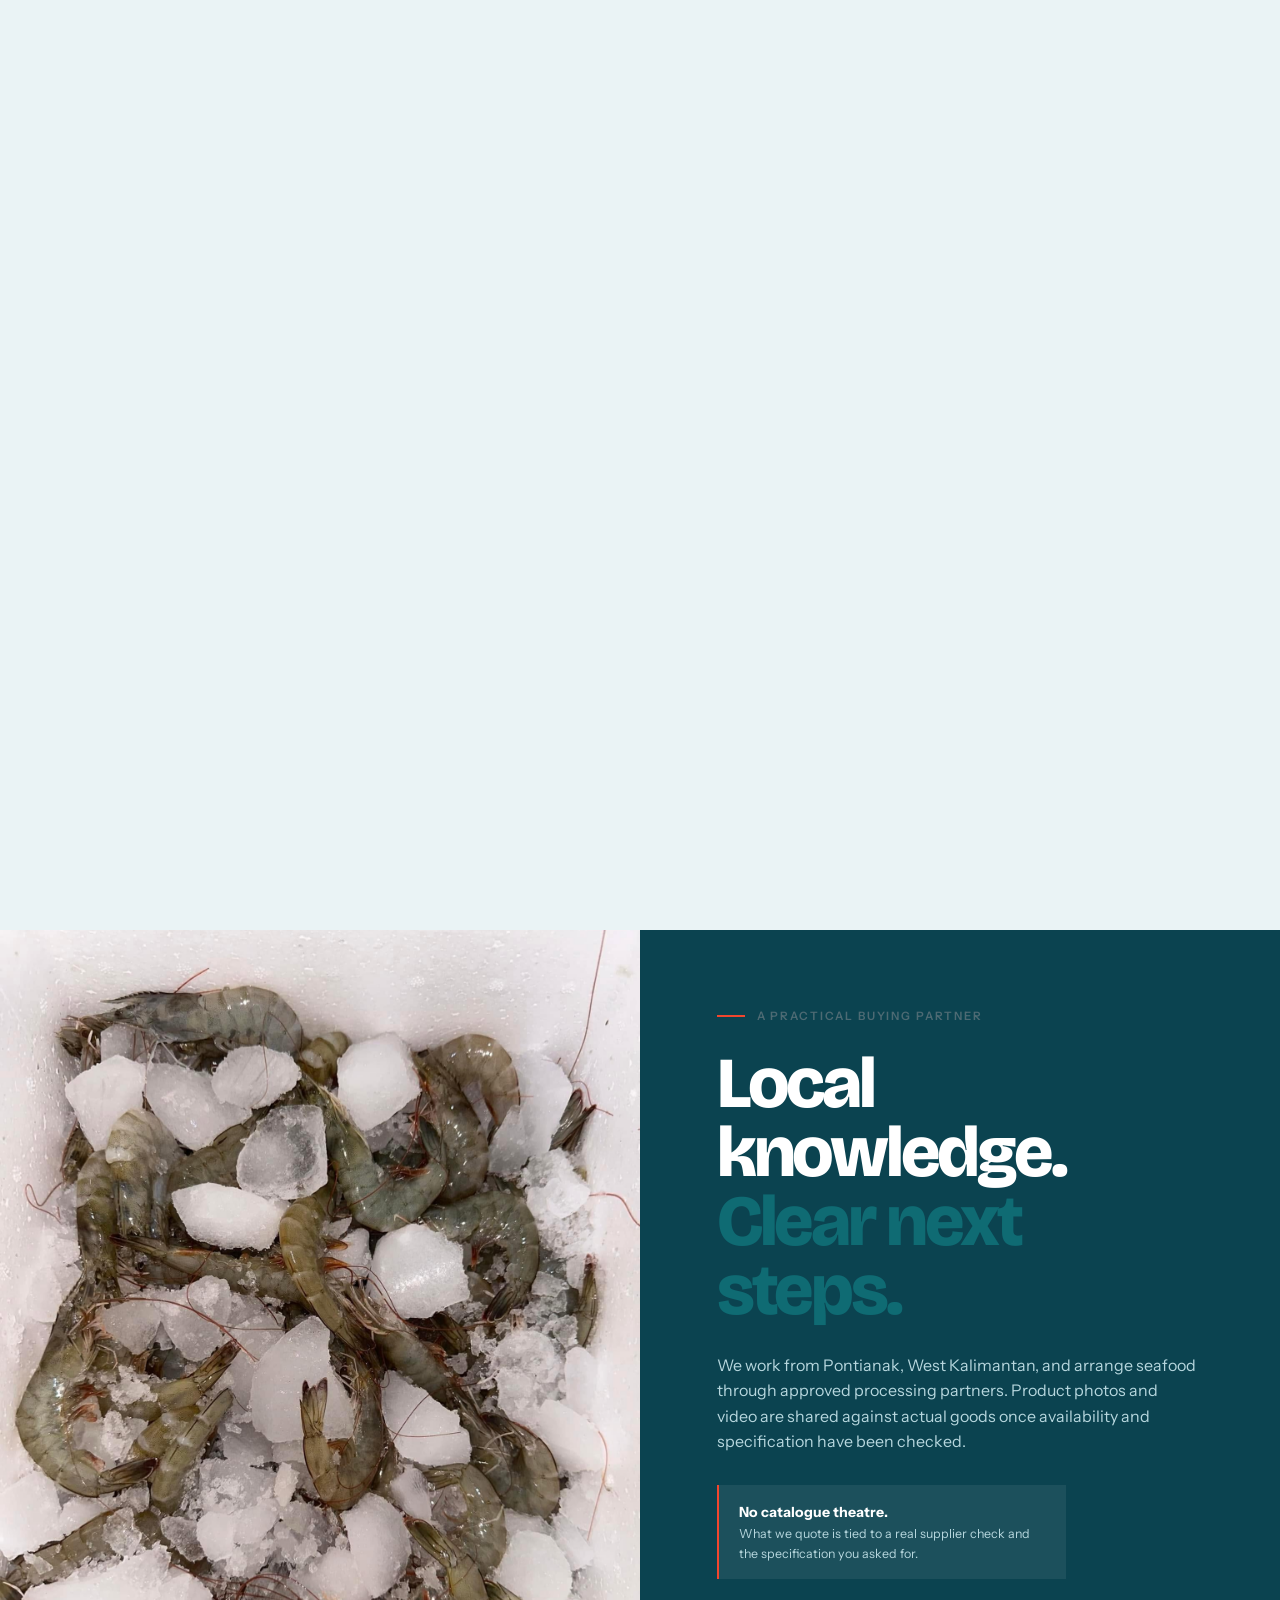
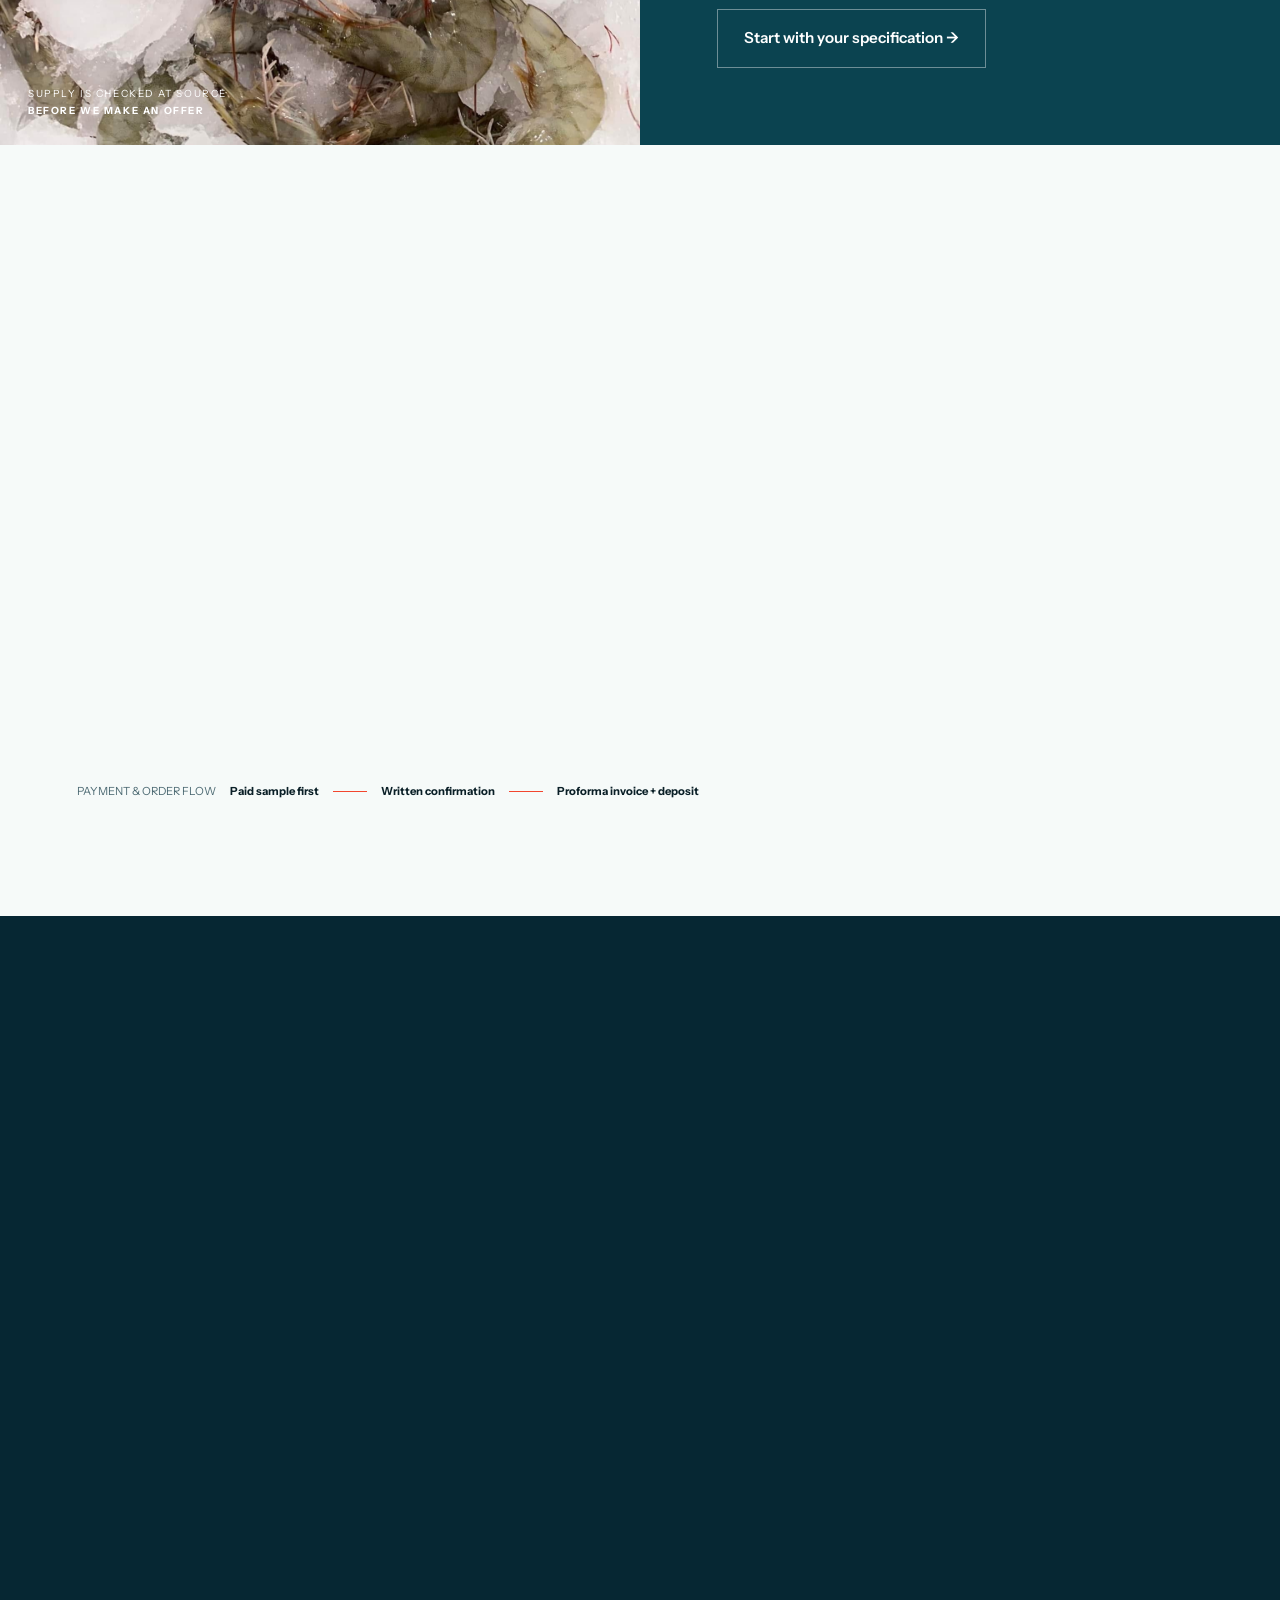
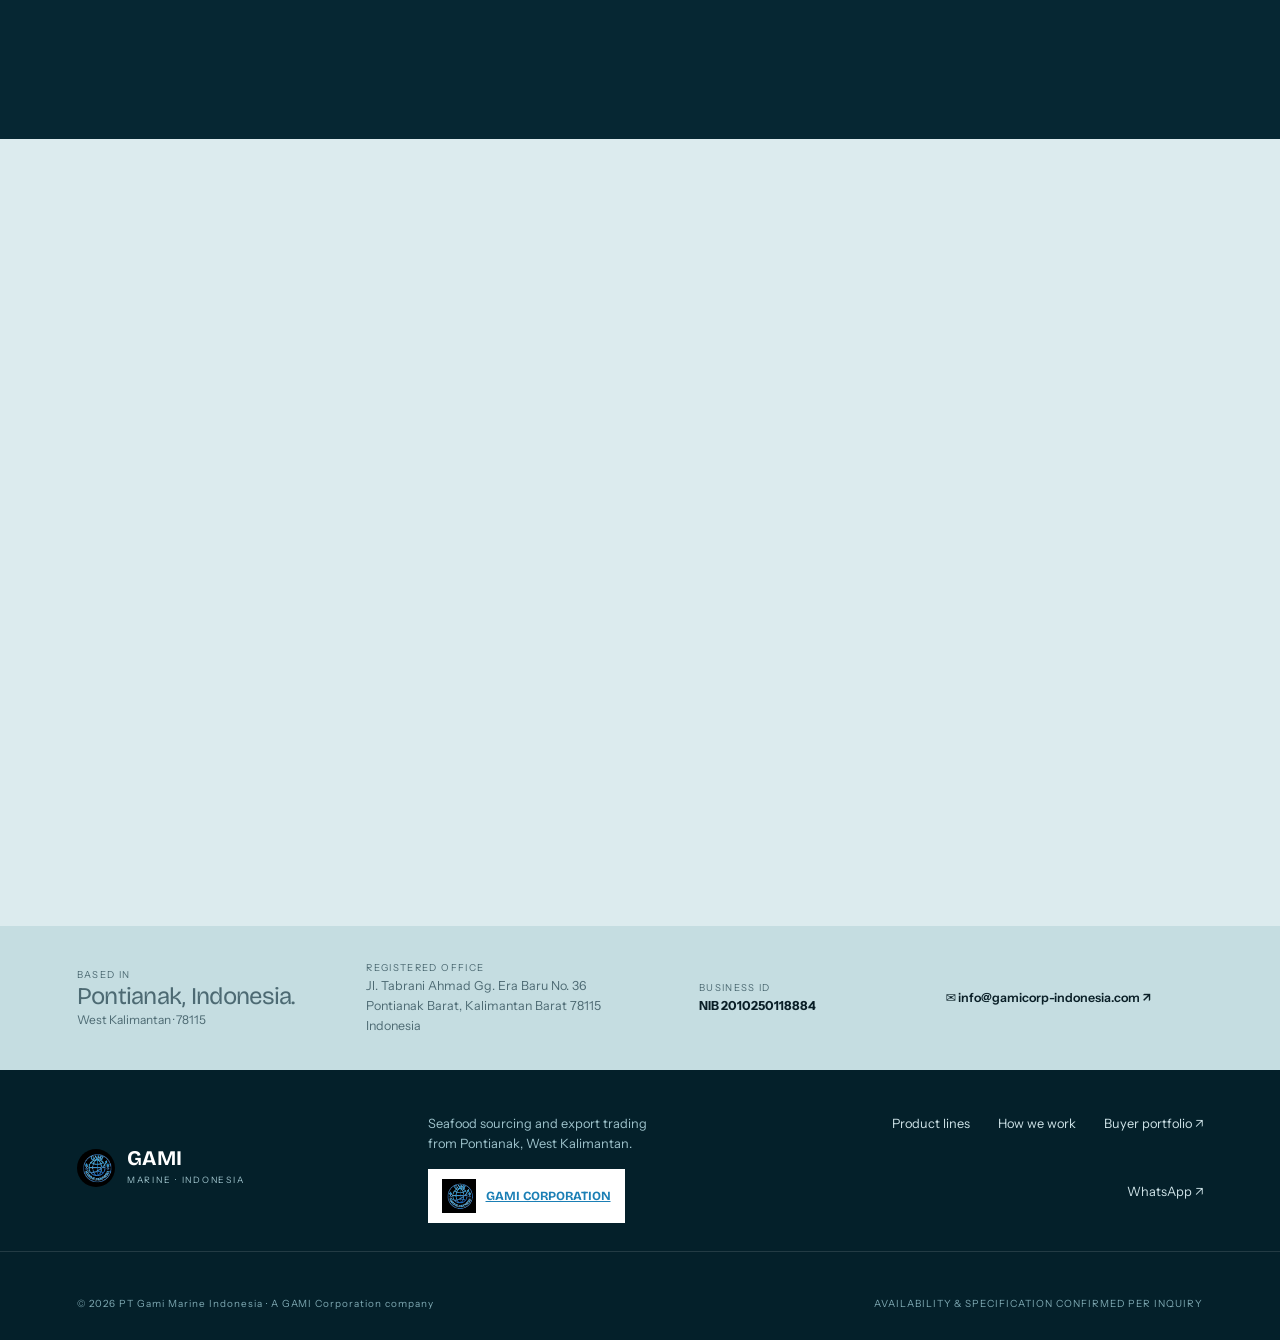
==== commit b931f2bb: "Add files via upload" ====
--- a/index.html
+++ b/index.html
@@ -1,296 +1,316 @@
 <!DOCTYPE html>
 <html lang="en">
 <head>
-<!-- Google tag (gtag.js) -->
 <script async src="https://www.googletagmanager.com/gtag/js?id=G-17GS7FD62M"></script>
-<script>
-  window.dataLayer = window.dataLayer || [];
-  function gtag(){dataLayer.push(arguments);}
-  gtag('js', new Date());
-
-  gtag('config', 'G-17GS7FD62M');
-</script>
-
+<script>window.dataLayer=window.dataLayer||[];function gtag(){dataLayer.push(arguments)}gtag('js',new Date());gtag('config','G-17GS7FD62M');</script>
 <meta charset="UTF-8" />
 <meta name="viewport" content="width=device-width, initial-scale=1.0, viewport-fit=cover" />
-<title>PT Gami Marine Indonesia | Indonesian seafood export</title>
-<meta name="description" content="PT Gami Marine Indonesia exports shrimp, squid and fish from Pontianak, West Kalimantan to importers, processors and foodservice buyers." />
+<title>GAMI Marine | Indonesian Seafood Export Trading</title>
+<meta name="description" content="GAMI Marine arranges Indonesian shrimp, squid and fish through approved partners, with buyer-led specs, paid samples and export details confirmed per inquiry." />
 <meta name="robots" content="index, follow" />
 <meta name="theme-color" content="#062a36" />
 <link rel="canonical" href="https://marine.gamicorp-indonesia.com/" />
-<meta property="og:site_name" content="GAMI Corporation Indonesia" />
-<meta property="og:title" content="PT Gami Marine Indonesia | Indonesian seafood export" />
-<meta property="og:description" content="Shrimp, squid and fish loaded and sealed at source in Pontianak." />
+<meta property="og:site_name" content="GAMI Marine" />
+<meta property="og:title" content="GAMI Marine | Indonesian Seafood Export Trading" />
+<meta property="og:description" content="Indonesian shrimp, squid and fish arranged through approved partners. Buyer-led specifications, paid samples and export details confirmed per inquiry." />
 <meta property="og:type" content="website" />
 <meta property="og:url" content="https://marine.gamicorp-indonesia.com/" />
-<meta property="og:image" content="https://marine.gamicorp-indonesia.com/images/container-door.jpg" />
+<meta property="og:image" content="https://marine.gamicorp-indonesia.com/images/marine-fillet.png" />
 <meta name="twitter:card" content="summary_large_image" />
-<link rel="icon" type="image/png" href="/images/gami-emblem.png" />
-<link rel="preconnect" href="https://fonts.googleapis.com" />
-<link rel="preconnect" href="https://fonts.gstatic.com" crossorigin />
+<link rel="icon" href="/favicon.svg" type="image/svg+xml" />
+<link rel="preconnect" href="https://fonts.googleapis.com" /><link rel="preconnect" href="https://fonts.gstatic.com" crossorigin />
 <link href="https://fonts.googleapis.com/css2?family=Bricolage+Grotesque:opsz,wght@12..96,500;12..96,700;12..96,800&family=Instrument+Sans:wght@400;500;600&display=swap" rel="stylesheet" />
-<script type="application/ld+json">
-{"@context":"https://schema.org","@type":"Organization","name":"PT Gami Marine Indonesia","alternateName":"GAMI Marine","url":"https://marine.gamicorp-indonesia.com/","logo":"https://marine.gamicorp-indonesia.com/images/gami-emblem.png","email":"info@gamicorp-indonesia.com","telephone":"+62-812-4147-1095","description":"Export trading of Indonesian seafood: shrimp, squid and fish. A GAMI Corporation division.","address":{"@type":"PostalAddress","streetAddress":"Jl. Tabrani Ahmad Gg. Era Baru No. 36, Sungaijawi Dalam, Pontianak Barat","addressLocality":"Pontianak","addressRegion":"Kalimantan Barat","postalCode":"78115","addressCountry":"ID"},"sameAs":["https://www.linkedin.com/company/gami-corporation/"]}
-</script>
+<script type="application/ld+json">{"@context":"https://schema.org","@type":"Organization","name":"PT Gami Marine Indonesia","alternateName":"GAMI Marine","url":"https://marine.gamicorp-indonesia.com/","logo":"https://marine.gamicorp-indonesia.com/images/gami-emblem.png","email":"info@gamicorp-indonesia.com","telephone":"+62-812-4147-1095","address":{"@type":"PostalAddress","streetAddress":"Jl. Tabrani Ahmad Gg. Era Baru No. 36, Sungaijawi Dalam, Pontianak Barat","addressLocality":"Pontianak","addressRegion":"Kalimantan Barat","postalCode":"78115","addressCountry":"ID"},"sameAs":["https://www.linkedin.com/company/gami-corporation/"]}</script>
 <style>
-:root{
-  --abyss:#062a36; --deep:#0b4350; --teal:#0f6b73; --ice:#eaf4f6; --frost:#cfe3e8; --signal:#f2462e; --ink:#0a1f27;
-  --head:"Bricolage Grotesque","Arial Narrow",Arial,sans-serif; --body:"Instrument Sans",system-ui,-apple-system,"Segoe UI",sans-serif;
-  --pad:clamp(20px,5vw,72px);
+:root{--abyss:#062a36;--night:#04202a;--deep:#0b4350;--teal:#0f6b73;--aqua:#86c7cf;--ice:#eaf3f5;--mist:#dcebee;--frost:#c5dde1;--paper:#f6faf9;--signal:#f2462e;--ink:#0a1f27;--mute:#4d6a73;
+--head:"Bricolage Grotesque","Arial Narrow",Arial,sans-serif;--body:"Instrument Sans",system-ui,-apple-system,"Segoe UI",sans-serif;--pad:clamp(20px,6vw,96px)}
+*{box-sizing:border-box;margin:0}
+html{scroll-behavior:smooth;scroll-padding-top:96px}
+body{font-family:var(--body);color:var(--ink);background:var(--ice);line-height:1.6;font-size:16px;-webkit-font-smoothing:antialiased}
+img{display:block;max-width:100%}a{color:inherit}
+:focus-visible{outline:3px solid var(--signal);outline-offset:3px}
+h1,h2,h3{font-family:var(--head);line-height:.96;letter-spacing:-.045em;font-weight:800}
+.wrap{padding-inline:var(--pad);max-width:1440px;margin-inline:auto}
+.eyebrow{display:flex;align-items:center;gap:12px;font-size:.72rem;font-weight:600;letter-spacing:.16em;text-transform:uppercase;color:var(--mute)}
+.eyebrow::before{content:"";width:28px;height:2px;background:var(--signal)}
+.dark .eyebrow,.hero .eyebrow{color:var(--aqua)}
+.hl{color:var(--teal)}.dark .hl,.hero .hl{color:var(--aqua)}
+.tlink{display:inline-flex;gap:8px;align-items:center;font-weight:600;font-size:.9rem;text-decoration:none;padding-bottom:4px;border-bottom:2px solid var(--signal)}
+.btn{display:inline-flex;align-items:center;gap:12px;padding:16px 26px;font-weight:600;font-size:.95rem;text-decoration:none;border:1px solid transparent;transition:transform .15s,background .15s}
+.btn:hover{transform:translateY(-2px)}.btn.sig{background:var(--signal);color:#fff}.btn.sig:hover{background:#ff5a42}
+.btn.out{border-color:rgba(255,255,255,.4);color:#fff}.btn.out:hover{background:rgba(255,255,255,.08)}
+
+/* header */
+.top{background:var(--night);color:#9fc3cc;font-size:.7rem;letter-spacing:.14em;text-transform:uppercase}
+.top .wrap{display:flex;justify-content:space-between;gap:16px;padding-block:9px}
+.top i{display:inline-block;width:6px;height:6px;border-radius:50%;background:var(--signal);margin-right:8px}
+header{position:sticky;top:0;z-index:30;background:rgba(11,67,80,.95);backdrop-filter:blur(10px);color:#fff;border-bottom:1px solid rgba(255,255,255,.1)}
+header .wrap{display:flex;align-items:center;justify-content:space-between;height:70px;gap:16px}
+.brand{display:flex;align-items:center;gap:12px;text-decoration:none}
+.brand img{width:38px;height:38px;border-radius:50%}
+.brand b{display:block;font-family:var(--head);font-size:1.2rem;letter-spacing:.02em;line-height:1}
+.brand small{display:block;font-size:.55rem;letter-spacing:.2em;color:#9fc3cc;margin-top:3px}
+nav{display:flex;align-items:center;gap:34px;font-size:.9rem}
+nav a{text-decoration:none;opacity:.85}nav a:hover{opacity:1}
+nav a.cta{opacity:1;border:1px solid rgba(255,255,255,.4);padding:10px 16px}
+.menu{display:none;background:none;border:1px solid rgba(255,255,255,.4);color:#fff;padding:8px 14px;font:inherit;font-size:.85rem}
+
+/* hero */
+.hero{background:linear-gradient(rgba(255,255,255,.035) 1px,transparent 1px) 0 0/100% 120px,radial-gradient(900px 500px at 80% 30%,#0b4350,transparent 70%),#06303c;color:#fff;padding-block:clamp(56px,8vw,110px) 0}
+.hero .wrap{display:grid;grid-template-columns:1.05fr .95fr;gap:clamp(28px,5vw,80px);align-items:center}
+.hero h1{font-size:clamp(3.2rem,8.4vw,7rem);margin:30px 0 34px}
+.hero p.lead{max-width:30em;font-size:1.1rem;color:#cfe3e8}
+.cta-row{display:flex;flex-wrap:wrap;gap:28px;align-items:center;margin-top:36px}
+.cta-row a.ghost{font-size:.9rem;text-decoration:none;color:#e6f2f4}
+.collage{position:relative;padding:8px;background:#0b4350;display:grid;grid-template-columns:1.15fr 1fr;grid-template-rows:1fr 1fr;gap:8px;aspect-ratio:1/1.05}
+.collage img,.pgal img{width:100%;height:100%;object-fit:cover}
+.collage .a{grid-row:span 2;position:relative;overflow:hidden}
+.collage .a span{position:absolute;left:14px;bottom:14px;font-size:.65rem;letter-spacing:.16em;color:#fff}
+.collage .a span b{font-family:var(--head);font-size:1.5rem;color:var(--signal);margin-left:10px;letter-spacing:0}
+.collage .b,.collage .c{overflow:hidden}
+.note{margin-top:14px;font-size:.78rem;color:#9fc3cc;display:flex;align-items:center;gap:12px}.note::before{content:"";width:28px;height:1px;background:var(--signal)}
+.hero-foot{margin-top:clamp(40px,6vw,80px);border-top:1px solid rgba(255,255,255,.12)}
+.hero-foot .wrap{display:flex;justify-content:space-between;padding-block:16px;font-size:.65rem;letter-spacing:.16em;color:#7fa9b3;text-transform:uppercase}
+.strip{background:var(--mist);border-bottom:1px solid var(--frost)}
+.strip .wrap{display:grid;grid-template-columns:repeat(3,1fr) auto;gap:24px;padding-block:22px;align-items:center}
+.strip div.it{display:flex;gap:14px;align-items:center;font-size:.76rem;color:var(--mute)}
+.strip .ic{flex:none;width:38px;height:38px;border:1px solid var(--frost);border-radius:50%;display:grid;place-items:center;color:var(--teal)}
+.strip b{display:block;color:var(--ink);font-size:.88rem}
+.strip .no{text-align:right;font-size:.62rem;letter-spacing:.12em;text-transform:uppercase;color:var(--mute)}.strip .no b{color:var(--signal);font-size:.62rem}
+
+/* sections */
+section{padding-block:clamp(64px,9vw,130px)}
+.what .wrap{display:grid;grid-template-columns:.7fr 2fr 1.1fr;gap:clamp(20px,4vw,56px);align-items:center}
+.what .side{font-size:.7rem;letter-spacing:.14em;font-weight:600;text-transform:uppercase;color:var(--mute)}.what .side b{color:var(--signal);display:block}
+.what h2{font-size:clamp(2.6rem,5.6vw,5rem);margin-top:22px}
+.what p{color:var(--mute);margin-bottom:26px}
+.lines-head{display:flex;justify-content:space-between;align-items:flex-end;gap:32px;padding-bottom:36px;border-bottom:1px solid var(--frost)}
+.lines-head h2{font-size:clamp(2.6rem,5.6vw,5rem);margin-top:22px}
+.lines-head p{max-width:20em;color:var(--mute);font-size:.9rem}
+.pl{display:grid;grid-template-columns:1fr 1fr;gap:clamp(28px,5vw,96px);align-items:center;padding-block:clamp(40px,6vw,80px);border-bottom:1px solid var(--frost)}
+.pl.rev .pgal{order:2}
+.pgal{position:relative;padding:8px;background:var(--frost);display:grid;gap:8px;aspect-ratio:1.1/1}
+.pgal.g3{grid-template-columns:1.1fr 1fr;grid-template-rows:1fr 1fr}.pgal.g3 .f{grid-row:span 2}
+.pgal.g2{grid-template-columns:1.2fr 1fr}
+.pgal figure{overflow:hidden;position:relative}
+.pgal .f::after{content:"GAMI PRODUCT PHOTOGRAPHY";position:absolute;left:10px;bottom:10px;font-size:.58rem;letter-spacing:.16em;color:#fff;text-shadow:0 1px 6px rgba(0,0,0,.6)}
+.pgal .n{position:absolute;left:18px;top:14px;font-family:var(--head);font-size:1.3rem;color:#fff;z-index:2}
+.pi .k{display:flex;justify-content:space-between;font-size:.68rem;letter-spacing:.14em;text-transform:uppercase;color:var(--mute)}
+.pi h3{font-size:clamp(2.6rem,5vw,4.2rem);margin:20px 0 8px}
+.pi .sub{color:var(--signal);font-weight:600;font-size:.9rem}
+.pi p.d{color:var(--mute);margin:16px 0;max-width:30em}
+.chips{display:flex;flex-wrap:wrap;gap:8px;list-style:none;padding:0;margin-bottom:22px}
+.chips li{border:1px solid var(--frost);border-radius:999px;padding:4px 12px;font-size:.72rem;color:var(--mute)}
+.pi dl{border-top:1px solid var(--frost);margin-bottom:24px}
+.pi dl div{display:grid;grid-template-columns:9.5em 1fr;gap:12px;padding:9px 0;border-bottom:1px solid var(--frost);font-size:.78rem}
+.pi dt{color:var(--mute)}.pi dd{font-weight:600}
+.disc{display:flex;gap:16px;align-items:center;justify-content:space-between;background:var(--mist);padding:18px 22px;margin-top:40px;font-size:.78rem;color:var(--mute)}
+.disc b{color:var(--ink)}.disc .ex{flex:none;width:26px;height:26px;border:1px solid var(--frost);border-radius:50%;display:grid;place-items:center;color:var(--signal);font-weight:700}
+
+.partner{display:grid;grid-template-columns:1fr 1fr;background:var(--deep);color:#fff;padding:0}
+.partner .ph{position:relative;min-height:520px}.partner .ph img{position:absolute;inset:0;width:100%;height:100%;object-fit:cover}
+.partner .ph span{position:absolute;left:28px;bottom:26px;font-size:.62rem;letter-spacing:.16em;line-height:1.7}
+.partner .tx{padding:clamp(40px,6vw,96px)}
+.partner h2{font-size:clamp(2.8rem,5.6vw,5rem);margin:24px 0 28px}
+.partner p{color:#b6d6dd;max-width:30em}
+.partner .box{margin:30px 0;padding:16px 20px;background:rgba(255,255,255,.07);border-left:2px solid var(--signal);max-width:28em;font-size:.78rem;color:#b6d6dd}.partner .box b{display:block;color:#fff;font-size:.88rem}
+
+.seq{background:var(--paper)}
+.seq .head{display:flex;justify-content:space-between;align-items:flex-end;gap:32px}
+.seq h2{font-size:clamp(2.6rem,5.6vw,5rem);margin-top:22px}
+.seq .head p{max-width:16em;font-size:.85rem;color:var(--mute)}
+.steps{display:grid;grid-template-columns:repeat(4,1fr);margin-top:56px;border-top:1px solid var(--frost);border-bottom:1px solid var(--frost);list-style:none;padding:0}
+.steps li{padding:26px 24px 30px;border-left:1px solid var(--frost)}.steps li:first-child{border-left:0;padding-left:0}
+.steps .no{display:flex;justify-content:space-between;color:var(--signal);font-family:var(--head);font-weight:700}.steps .no i{color:var(--mute);font-style:normal}
+.steps h3{font-size:1.35rem;letter-spacing:-.02em;margin:44px 0 10px;line-height:1.1}
+.steps p{font-size:.84rem;color:var(--mute)}
+.flow{display:flex;flex-wrap:wrap;gap:14px;align-items:center;margin-top:18px;font-size:.7rem;color:var(--mute)}.flow b{color:var(--ink)}.flow i{width:34px;height:1px;background:var(--signal)}
+
+.dark{background:#062733;color:#fff}
+.dark .wrap{display:grid;grid-template-columns:1fr 1.15fr;gap:clamp(28px,6vw,100px)}
+.dark h2{font-size:clamp(2.8rem,5.6vw,5rem);margin:24px 0 28px}
+.dark p.l{color:#b6d6dd;max-width:26em}
+.pdf{display:flex;align-items:center;gap:16px;justify-content:space-between;margin-top:34px;padding:14px 18px;border:1px solid rgba(255,255,255,.25);text-decoration:none;max-width:26em;font-size:.72rem;color:#b6d6dd}.pdf b{display:block;color:#fff;font-size:.82rem}
+.terms>div{display:grid;grid-template-columns:12em 1fr;gap:16px;padding:22px 0;border-top:1px solid rgba(255,255,255,.18)}.terms>div:last-child{border-bottom:1px solid rgba(255,255,255,.18)}
+.terms small{font-size:.62rem;letter-spacing:.14em;text-transform:uppercase;color:#7fa9b3}
+.terms h3{font-size:1.45rem;letter-spacing:-.02em;line-height:1.1;margin-bottom:8px}.terms p{font-size:.82rem;color:#b6d6dd}
+
+.inq{background:var(--mist)}
+.inq .wrap{display:grid;grid-template-columns:1fr 1fr;gap:clamp(28px,6vw,100px);align-items:center}
+.inq h2{font-size:clamp(2.8rem,5.6vw,5rem);margin:24px 0 24px}
+.inq p.l{color:var(--mute);max-width:26em}
+.ticks{display:flex;flex-wrap:wrap;gap:8px 40px;list-style:none;padding:0;margin:28px 0;font-size:.8rem;color:var(--mute)}.ticks li::before{content:"✓ ";color:var(--signal)}
+.dm{display:flex;gap:14px;align-items:center;padding-top:28px;border-top:1px solid var(--frost);max-width:30em;text-decoration:none}
+.dm small{display:block;font-size:.62rem;letter-spacing:.14em;text-transform:uppercase;color:var(--mute)}.dm b{font-size:1.05rem}
+.card{background:var(--paper);padding:34px 36px;box-shadow:0 24px 60px rgba(6,42,54,.12)}
+.card .h{display:flex;justify-content:space-between;font-size:.66rem;letter-spacing:.14em;text-transform:uppercase;color:var(--mute);padding-bottom:12px;border-bottom:1px solid var(--frost);margin-bottom:20px}
+.card label{display:block;font-size:.74rem;font-weight:600;margin-bottom:6px}
+.card input,.card textarea{width:100%;border:1px solid var(--frost);background:#fff;padding:12px;font:inherit;font-size:.85rem;color:var(--ink);margin-bottom:16px;border-radius:0}
+.card textarea{min-height:84px;resize:vertical}
+.card .two{display:grid;grid-template-columns:1fr 1fr;gap:16px}
+.card .btn{width:100%;justify-content:space-between;border:0;cursor:pointer;font-family:inherit}
+.card .alt{margin-top:18px;padding-top:14px;border-top:1px solid var(--frost);font-size:.76rem;color:var(--mute)}.card .alt a{font-weight:600;color:var(--ink)}
+.card .fine{font-size:.62rem;color:var(--mute);margin-top:10px}
+
+.info{background:var(--frost)}
+.info .wrap{display:grid;grid-template-columns:1.2fr 1.4fr 1fr 1.2fr;gap:32px;padding-block:34px;align-items:center;font-size:.78rem;color:var(--mute)}
+.info small{display:block;font-size:.6rem;letter-spacing:.14em;text-transform:uppercase}.info b{color:var(--ink)}.info .big{font-family:var(--head);font-size:1.5rem;letter-spacing:-.03em;line-height:1.1}
+footer{background:var(--night);color:#9fc3cc;font-size:.8rem}
+footer .wrap{display:grid;grid-template-columns:1.2fr 1.4fr 1.4fr;gap:32px;padding-block:44px 28px}
+footer .brand b{font-size:1.3rem;color:#fff}.footnav{display:flex;gap:28px;justify-content:flex-end;align-items:flex-start;flex-wrap:wrap}.footnav a{text-decoration:none;color:#cfe3e8}
+.corp{display:inline-flex;align-items:center;gap:10px;background:#fff;color:#1b7fb5;padding:10px 14px;margin-top:14px;font-family:var(--head);font-weight:700;font-size:.78rem}.corp img{width:34px;height:34px}
+.legal{display:flex;justify-content:space-between;gap:16px;padding-block:18px 24px;border-top:1px solid rgba(255,255,255,.12);font-size:.62rem;letter-spacing:.1em;color:#7fa9b3}
+.rv{opacity:0;transform:translateY(18px);transition:opacity .7s,transform .7s}.rv.in{opacity:1;transform:none}
+
+@media (max-width:980px){
+ nav{position:absolute;left:0;right:0;top:70px;flex-direction:column;align-items:flex-start;gap:0;background:#0b4350;display:none;padding:12px var(--pad) 20px}nav.open{display:flex}nav a{padding:12px 0;width:100%}.menu{display:block}
+ .hero .wrap,.what .wrap,.pl,.partner,.dark .wrap,.inq .wrap,.footer .wrap,footer .wrap,.info .wrap{grid-template-columns:1fr}
+ .pl.rev .pgal{order:0}.strip .wrap{grid-template-columns:1fr}.strip .no{text-align:left}
+ .steps{grid-template-columns:1fr 1fr}.steps li{padding-left:0;border-left:0}
+ .lines-head,.seq .head{flex-direction:column;align-items:flex-start}.footnav{justify-content:flex-start}.top span:nth-child(3){display:none}
+ .terms>div{grid-template-columns:1fr}
 }
-*{box-sizing:border-box;margin:0}
-html{scroll-behavior:smooth;scroll-padding-top:72px}
-body{font-family:var(--body);color:var(--ink);background:var(--ice);line-height:1.6;font-size:17px;-webkit-font-smoothing:antialiased}
-img{display:block;max-width:100%}
-a{color:inherit}
-:focus-visible{outline:3px solid var(--signal);outline-offset:3px}
-h1,h2,h3{font-family:var(--head);line-height:1.02;letter-spacing:-.02em}
-.wrap{padding-inline:var(--pad);max-width:1320px;margin-inline:auto}
-
-/* header */
-header{position:sticky;top:0;z-index:20;background:rgba(6,42,54,.92);backdrop-filter:blur(10px);color:#fff;padding-top:env(safe-area-inset-top,0px)}
-header .wrap{display:flex;align-items:center;justify-content:space-between;height:64px;gap:16px}
-.brand{display:flex;align-items:center;gap:10px;text-decoration:none;font-family:var(--head);font-weight:700;font-size:1.05rem;letter-spacing:-.01em}
-.brand img{width:34px;height:34px;object-fit:contain;border-radius:6px}
-nav{display:flex;gap:26px;align-items:center;font-size:.95rem}
-nav a{text-decoration:none;opacity:.85}nav a:hover{opacity:1}
-.btn{display:inline-flex;align-items:center;gap:8px;padding:13px 22px;border-radius:999px;font-weight:600;text-decoration:none;font-size:.98rem;border:2px solid transparent;transition:transform .15s,background .15s}
-.btn:hover{transform:translateY(-2px)}
-.btn.sig{background:var(--signal);color:#fff}.btn.sig:hover{background:#ff5a42}
-.btn.line{border-color:rgba(255,255,255,.45);color:#fff}.btn.line:hover{background:rgba(255,255,255,.1)}
-header .btn{padding:9px 18px;font-size:.9rem}
-
-/* hero */
-.hero{background:radial-gradient(1200px 600px at 85% 20%,#0d5566 0,transparent 60%),var(--abyss);color:#fff;padding-block:clamp(40px,7vw,96px)}
-.hero .wrap{display:grid;grid-template-columns:1.15fr .85fr;gap:clamp(28px,5vw,80px);align-items:center}
-.hero h1{font-size:clamp(2.7rem,6.6vw,5.6rem);font-weight:800}
-.hero p.lead{margin-top:24px;font-size:1.2rem;max-width:34em;color:#cfe3e8}
-.cta{display:flex;flex-wrap:wrap;gap:12px;margin-top:34px}
-.facts{display:flex;flex-wrap:wrap;gap:10px 28px;margin-top:44px;padding-top:22px;border-top:1px solid rgba(255,255,255,.18);font-size:.95rem;color:#9fc3cc}
-.facts b{color:#fff;font-weight:600}
-
-/* container doors: the one big moment */
-.truck{position:relative;perspective:1500px;cursor:pointer;max-width:460px;justify-self:center;width:100%}
-.truck .frame{position:relative;border-radius:10px;overflow:hidden;box-shadow:0 30px 70px rgba(0,0,0,.5);background:#000;aspect-ratio:765/1024}
-.truck .frame img{width:100%;height:100%;object-fit:cover}
-.leaf{position:absolute;top:0;bottom:0;width:50%;display:grid;place-items:center;font-family:var(--head);font-weight:800;font-size:clamp(1.5rem,4.4vw,2.6rem);letter-spacing:.02em;color:#27414a;
-  background:repeating-linear-gradient(90deg,#d5dee1 0 14px,#bfcbcf 14px 17px);box-shadow:inset 0 0 40px rgba(0,0,0,.18);transition:transform 1.7s cubic-bezier(.7,0,.2,1),opacity .4s 1.4s;backface-visibility:hidden}
-.leaf.l{left:0;transform-origin:left center;border-right:2px solid #8fa0a6}
-.leaf.r{right:0;transform-origin:right center;border-left:2px solid #8fa0a6}
-.truck.closed .leaf{transition:transform .9s cubic-bezier(.7,0,.2,1),opacity .2s}
-.truck:not(.closed) .leaf.l{transform:rotateY(-112deg);opacity:0}
-.truck:not(.closed) .leaf.r{transform:rotateY(112deg);opacity:0}
-.truck.closed .leaf{opacity:1}
-.tag{position:absolute;left:14px;bottom:14px;background:rgba(6,42,54,.82);color:#fff;font-size:.85rem;padding:7px 12px;border-radius:999px;backdrop-filter:blur(6px)}
-.hint{text-align:center;margin-top:14px;font-size:.85rem;color:#7fa9b3}
-
-/* sections */
-section{padding-block:clamp(56px,8vw,112px)}
-.sec-head{max-width:46rem;margin-bottom:clamp(28px,4vw,56px)}
-.sec-head h2{font-size:clamp(2rem,4.6vw,3.5rem);font-weight:800}
-.sec-head p{margin-top:16px;color:#33545e;font-size:1.1rem}
-
-.line-block{display:grid;grid-template-columns:minmax(0,.8fr) minmax(0,2.2fr);gap:clamp(20px,4vw,56px);padding-block:clamp(28px,4vw,52px);border-top:2px solid var(--abyss)}
-.line-block:last-child{border-bottom:2px solid var(--abyss)}
-.line-block h3{font-size:clamp(1.8rem,3.4vw,2.8rem);font-weight:800}
-.line-block .meta{position:sticky;top:90px;align-self:start}
-.line-block .meta p{margin-top:12px;color:#33545e}
-.chips{display:flex;flex-wrap:wrap;gap:8px;margin-top:18px;list-style:none;padding:0}
-.chips li{background:#fff;border:1.5px solid var(--frost);border-radius:999px;padding:5px 12px;font-size:.84rem;font-weight:500}
-.mosaic{display:grid;grid-template-columns:repeat(4,1fr);grid-auto-rows:clamp(150px,17vw,230px);gap:10px}
-.mosaic.c3{grid-template-columns:repeat(3,1fr)}
-.mosaic figure{position:relative;overflow:hidden;border-radius:8px;background:var(--frost)}
-.mosaic .big{grid-column:span 2;grid-row:span 2}
-.mosaic .wide{grid-column:span 2}
-.mosaic img{width:100%;height:100%;object-fit:cover;transition:transform .5s}
-.mosaic figure:hover img{transform:scale(1.04)}
-.mosaic figcaption{position:absolute;inset:auto 0 0 0;padding:28px 12px 10px;color:#fff;font-size:.86rem;font-weight:500;background:linear-gradient(transparent,rgba(6,42,54,.88))}
-
-/* process */
-.process{background:var(--deep);color:#fff}
-.process .sec-head p{color:#a8cdd5}
-.steps{display:grid;grid-template-columns:repeat(4,1fr);gap:0;list-style:none;padding:0;counter-reset:s;position:relative}
-.steps li{counter-increment:s;padding:28px 22px 0 0;border-top:3px solid var(--signal);position:relative}
-.steps li::before{content:counter(s);position:absolute;top:-17px;left:0;width:31px;height:31px;border-radius:50%;background:var(--signal);display:grid;place-items:center;font-family:var(--head);font-weight:800;font-size:.95rem}
-.steps h3{font-size:1.4rem;margin-bottom:8px;margin-top:10px}
-.steps p{color:#b6d6dd;font-size:.97rem}
-
-/* contact */
-.contact{background:var(--abyss);color:#fff}
-.contact .wrap{display:grid;grid-template-columns:1.1fr .9fr;gap:clamp(28px,5vw,80px);align-items:start}
-.contact h2{font-size:clamp(2.2rem,5vw,4rem);font-weight:800}
-.contact p{margin-top:18px;color:#b6d6dd;max-width:30em}
-dl{display:grid;gap:18px}
-dt{font-size:.85rem;color:#7fa9b3}
-dd{font-size:1.1rem;font-weight:500}
-dd a{text-decoration:none;border-bottom:1.5px solid var(--signal)}
-footer{background:#041e27;color:#7fa9b3;font-size:.9rem;padding:26px 0 calc(26px + env(safe-area-inset-bottom,0px))}
-footer .wrap{display:flex;flex-wrap:wrap;justify-content:space-between;gap:10px}
-footer a{color:#cfe3e8}
-
-@media (max-width:900px){
-  .hero .wrap,.contact .wrap,.line-block{grid-template-columns:1fr}
-  .line-block .meta{position:static}
-  .steps{grid-template-columns:1fr 1fr;row-gap:44px}
-  nav a:not(.btn){display:none}
-  .mosaic,.mosaic.c3{grid-template-columns:repeat(2,1fr);grid-auto-rows:150px}
-  .mosaic.c3 .big{grid-column:span 2}
-}
-@media (max-width:520px){.steps{grid-template-columns:1fr}}
-@media (prefers-reduced-motion:reduce){*{transition-duration:.01s!important;scroll-behavior:auto!important}}
+@media (max-width:560px){.steps{grid-template-columns:1fr}.card{padding:24px 20px}.card .two{grid-template-columns:1fr}.top span:nth-child(2){display:none}}
+@media (prefers-reduced-motion:reduce){*{transition-duration:.01s!important;scroll-behavior:auto!important}.rv{opacity:1;transform:none}}
 </style>
 </head>
 <body>
-
-<header>
-  <div class="wrap">
-    <a class="brand" href="#top"><img src="/images/gami-emblem.png" alt="" />PT Gami Marine Indonesia</a>
-    <nav aria-label="Main">
-      <a href="#products">Products</a>
-      <a href="#process">How we ship</a>
-      <a href="#contact">Contact</a>
-      <a class="btn sig" href="#contact">Request a quote</a>
-    </nav>
+<div class="top"><div class="wrap"><span>PT Gami Marine Indonesia</span><span><i></i>Pontianak, West Kalimantan</span><a href="/portfolios/gami-seafood-export-portfolio.pdf" target="_blank" rel="noopener" style="text-decoration:none">Buyer portfolio ↗</a></div></div>
+<header><div class="wrap">
+ <a class="brand" href="#top"><img src="/images/gami-emblem.png" alt="" /><span><b>GAMI</b><small>MARINE · INDONESIA</small></span></a>
+ <button class="menu" id="menu" aria-expanded="false" aria-controls="nav">Menu</button>
+ <nav id="nav" aria-label="Main"><a href="#supply">Our supply</a><a href="#how">How we work</a><a href="#trade">Trade details</a><a href="#inquiry">Contact</a><a class="cta" href="#inquiry">Start an inquiry ↗</a></nav>
+</div></header>
+
+<main id="top">
+<div class="hero"><div class="wrap">
+ <div>
+  <div class="eyebrow">Seafood sourcing &amp; export trading</div>
+  <h1>Good supply. <span class="hl">Clear terms.</span> From Indonesia.</h1>
+  <p class="lead">A direct buying desk for shrimp, squid and fish from Pontianak. Tell us your specification; we check actual availability and come back with the facts.</p>
+  <div class="cta-row"><a class="btn sig" href="#inquiry">Tell us what you need →</a><a class="ghost" href="#supply">Explore our supply ↓</a></div>
+ </div>
+ <div>
+  <div class="collage">
+   <figure class="a"><img src="/images/products/udang3.jpg" alt="Fresh shrimp packed on ice" /><span>SHRIMP · SQUID · FISH <b>01</b></span></figure>
+   <figure class="b"><img src="/images/products/sotong.jpg" alt="Whole frozen squid in a block" /></figure>
+   <figure class="c"><img src="/images/products/marine-p07-02-0b98008ad3.png" alt="Wild line-caught coral trout on ice" /></figure>
   </div>
-</header>
-
-<main id="top">
-<div class="hero">
-  <div class="wrap">
-    <div>
-      <h1>Indonesian seafood, loaded and sealed at source.</h1>
-      <p class="lead">PT Gami Marine Indonesia ships shrimp, squid and fish from Pontianak, West Kalimantan to importers, processors and foodservice buyers. You send the specification. We match the catch and pack it for the cold chain.</p>
-      <div class="cta">
-        <a class="btn sig" href="https://wa.me/6281241471095?text=Hello%20GAMI%20Marine%2C%20I%27d%20like%20to%20request%20a%20specification." target="_blank" rel="noopener">Chat on WhatsApp</a>
-        <a class="btn line" href="#products">See the catch</a>
-      </div>
-      <div class="facts">
-        <span><b>Shrimp</b> vannamei, giant river prawn</span>
-        <span><b>Squid</b> whole, cleaned, sliced</span>
-        <span><b>Fish</b> grouper, tuna, mackerel, scad</span>
-      </div>
-    </div>
-    <div>
-      <div class="truck" id="truck" role="button" tabindex="0" aria-label="Open or close the container doors">
-        <div class="frame">
-          <img src="/images/container-door.jpg" alt="Reefer truck with its doors open, loaded with sealed white styrofoam seafood boxes on pallets" width="765" height="1024" />
-          <span class="tag">Cold-chain loading, Pontianak</span>
-        </div>
-        <div class="leaf l" aria-hidden="true">GAMI</div>
-        <div class="leaf r" aria-hidden="true">MARINE</div>
-      </div>
-      <p class="hint">Tap the truck to close and open the doors.</p>
-    </div>
-  </div>
+  <div class="note">A sourcing partner, not a factory.</div>
+ </div>
 </div>
-
-<section id="products">
-  <div class="wrap">
-    <div class="sec-head">
-      <h2>What leaves the door</h2>
-      <p>Three product lines, packed by buyer specification: size grade, format, packing and destination are agreed before loading.</p>
-    </div>
-
-    <div class="line-block">
-      <div class="meta">
-        <h3>Shrimp &amp; prawns</h3>
-        <p>Farm-raised vannamei and giant river prawns, iced fresh or frozen in blocks.</p>
-        <ul class="chips"><li>HOSO</li><li>HLSO</li><li>PD</li><li>IQF</li><li>Semi-IQF</li><li>BQF</li></ul>
-      </div>
-      <div class="mosaic">
-        <figure class="big"><img src="/images/products/marine-p06-03-72fd37b85d.png" alt="Vannamei shrimp ready for export" loading="lazy" /><figcaption>Vannamei shrimp</figcaption></figure>
-        <figure><img src="/images/products/marine-p06-04-cad688acb0.png" alt="Giant river prawns" loading="lazy" /><figcaption>Giant river prawns</figcaption></figure>
-        <figure><img src="/images/products/udang2.jpg" alt="Fresh vannamei shrimp held in hand for size check" loading="lazy" /><figcaption>Fresh, size-checked</figcaption></figure>
-        <figure><img src="/images/products/udang3.jpg" alt="Fresh shrimp packed on ice in a styrofoam box" loading="lazy" /><figcaption>Fresh on ice</figcaption></figure>
-        <figure><img src="/images/products/udang1.jpg" alt="Frozen head-on shrimp laid in rows in a block" loading="lazy" /><figcaption>Frozen, head-on block</figcaption></figure>
-      </div>
-    </div>
-
-    <div class="line-block">
-      <div class="meta">
-        <h3>Squid</h3>
-        <p>Wild-caught, supplied whole round or cleaned and sliced for wholesale and processing.</p>
-        <ul class="chips"><li>Whole round</li><li>Cleaned</li><li>Sliced</li><li>BQF</li><li>IQF</li></ul>
-      </div>
-      <div class="mosaic c3">
-        <figure class="big"><img src="/images/products/sotong.jpg" alt="Whole frozen sotong packed in a block with ice glaze" loading="lazy" /><figcaption>Sotong, whole round, frozen</figcaption></figure>
-        <figure><img src="/images/products/marine-p05-02-827a7b7685.png" alt="Loligo squid prepared for export" loading="lazy" /><figcaption>Loligo squid</figcaption></figure>
-        <figure><img src="/images/products/sotong2.jpg" alt="Two vacuum-packed bags of cleaned sotong, tentacles and tubes" loading="lazy" /><figcaption>Vacuum-packed cleaned cuts</figcaption></figure>
-      </div>
-    </div>
-
-    <div class="line-block">
-      <div class="meta">
-        <h3>Fish</h3>
-        <p>Premium reef fish live or chilled, plus everyday pelagic species iced whole for wholesale.</p>
-        <ul class="chips"><li>Live</li><li>Fresh chilled</li><li>WGG</li><li>Whole round</li><li>BQF</li></ul>
-      </div>
-      <div class="mosaic">
-        <figure class="big"><img src="/images/products/red-snapper.jpg" alt="Red coral-coloured fish on ice" loading="lazy" /><figcaption>Red snapper / kakap merah</figcaption></figure>
-        <figure><img src="/images/products/ikan1.jpg" alt="Small silver scad packed in a box" loading="lazy" /><figcaption>Layang (scad)</figcaption></figure>
-        <figure><img src="/images/products/ikan2.jpg" alt="Striped little tuna on crushed ice" loading="lazy" /><figcaption>Tongkol (little tuna)</figcaption></figure>
-        <figure><img src="/images/products/ikan4.jpg" alt="Silver deep-bodied fish with yellow tails in a box" loading="lazy" /><figcaption>Bawal (pompano)</figcaption></figure>
-        <figure><img src="/images/products/ikan5.jpg" alt="Dark-backed silver fish with long fins on ice" loading="lazy" /><figcaption>Talang (queenfish)</figcaption></figure>
-        <figure class="wide"><img src="/images/products/ikan3.jpg" alt="Short mackerel on crushed ice" loading="lazy" /><figcaption>Kembung (mackerel)</figcaption></figure>
-        <figure class="wide"><img src="/images/products/marine-p07-02-0b98008ad3.png" alt="Premium coral trout fish for foodservice" loading="lazy" /><figcaption>Coral trout / red grouper</figcaption></figure>
-      </div>
-    </div>
-  </div>
+<div class="hero-foot"><div class="wrap"><span><b style="color:var(--signal)">01 / 03</b> &nbsp; Indonesian seafood by specification</span><span>Built around your buying specification</span><span>Scroll to discover ↓</span></div></div>
+</div>
+
+<div class="strip"><div class="wrap">
+ <div class="it"><span class="ic">▣</span><span><b>Trading desk</b>Source through approved partners</span></div>
+ <div class="it"><span class="ic">❄</span><span><b>Buyer-led specs</b>Confirmed for each inquiry</span></div>
+ <div class="it"><span class="ic">▤</span><span><b>Partner-issued docs</b>Requirements checked per destination</span></div>
+ <div class="no">No live catalogue.<br /><b>Just real availability.</b></div>
+</div></div>
+
+<section class="what rv"><div class="wrap">
+ <div class="side"><b>A buyer’s desk</b>Based in Pontianak</div>
+ <div><div class="eyebrow">What we do</div><h2>We connect your spec to the <span class="hl">right supply.</span></h2></div>
+ <div><p>GAMI Marine is a seafood sourcing and export-trading company. We coordinate with suppliers, approved processing partners and licensed export partners—so your inquiry starts with an honest availability check, not a stock promise.</p><a class="tlink" href="#how">See how we work →</a></div>
+</div></section>
+
+<section id="supply" style="padding-top:0"><div class="wrap">
+ <div class="lines-head rv"><div><div class="eyebrow">Product lines</div><h2>Seafood, by <span class="hl">the specification.</span></h2></div><p>Indicative product ranges below. Grades, forms, packing, availability and destination fit are confirmed per inquiry.</p></div>
+
+ <article class="pl rv">
+  <div class="pgal g3"><figure class="f"><img src="/images/products/marine-p06-03-72fd37b85d.png" alt="Vannamei shrimp ready for export" loading="lazy" /></figure><figure><img src="/images/products/udang2.jpg" alt="Fresh shrimp checked by hand" loading="lazy" /></figure><figure><img src="/images/products/udang3.jpg" alt="Shrimp on ice in a box" loading="lazy" /></figure></div>
+  <div class="pi"><div class="k"><span>01 / Product line</span></div><h3>Shrimp</h3><div class="sub">Vannamei &amp; black tiger</div>
+   <p class="d">Frozen whiteleg vannamei and black tiger, specified to your market and pack format.</p>
+   <ul class="chips"><li>Vannamei</li><li>Black tiger</li><li>Frozen</li></ul>
+   <dl><div><dt>Presentation</dt><dd>HOSO · HLSO · PD</dd></div><div><dt>Freezing</dt><dd>IQF · semi-IQF · BQF</dd></div><div><dt>Indicative sizes</dt><dd>20/30 to 61/70 pcs/kg</dd></div><div><dt>Glaze</dt><dd>0 / 10 / 20% of net weight</dd></div><div><dt>Packing</dt><dd>1–2 kg inner bag or box; 10–20 kg master carton</dd></div></dl>
+   <a class="tlink" href="#inquiry" data-ask="Shrimp">Ask about shrimp ↗</a></div>
+ </article>
+
+ <article class="pl rev rv">
+  <div class="pgal g2"><span class="n">02</span><figure class="f"><img src="/images/products/sotong.jpg" alt="Whole frozen squid" loading="lazy" /></figure><figure><img src="/images/products/sotong2.jpg" alt="Vacuum-packed cleaned squid" loading="lazy" /></figure></div>
+  <div class="pi"><div class="k"><span>02 / Product line</span></div><h3>Squid</h3><div class="sub">Loligo spp. · wild-caught</div>
+   <p class="d">Wild-caught from FAO 71. Whole round as standard; cleaned or sliced on request.</p>
+   <ul class="chips"><li>Loligo spp.</li><li>FAO 71</li><li>BQF / IQF</li></ul>
+   <dl><div><dt>Presentation</dt><dd>Whole round · sliced · cleaned on request</dd></div><div><dt>Indicative grades</dt><dd>U3 / U5 / U10 / U20</dd></div><div><dt>Length grades</dt><dd>10–15 / 15–20 / 20–25 cm UP</dd></div><div><dt>Freezing</dt><dd>BQF · IQF</dd></div><div><dt>Packing</dt><dd>2 kg block; 10–12 kg master carton</dd></div></dl>
+   <a class="tlink" href="#inquiry" data-ask="Squid">Ask about squid ↗</a></div>
+ </article>
+
+ <article class="pl rv">
+  <div class="pgal g3"><span class="n">03</span><figure class="f"><img src="/images/products/marine-p07-02-0b98008ad3.png" alt="Wild line-caught coral trout" loading="lazy" /></figure><figure><img src="/images/products/ikan2.jpg" alt="Whole round pelagic fish on ice" loading="lazy" /></figure><figure><img src="/images/products/ikan1.jpg" alt="Scad packed on ice" loading="lazy" /></figure></div>
+  <div class="pi"><div class="k"><span>03 / Product line</span></div><h3>Fish</h3><div class="sub">Pelagic &amp; selected reef fish</div>
+   <p class="d">Frozen whole-round pelagics, plus selected wild line-caught coral trout.</p>
+   <ul class="chips"><li>Wild line-caught</li><li>WGG</li><li>Chilled or frozen</li></ul>
+   <dl><div><dt>Whole-round</dt><dd>Indian mackerel · skipjack tuna · kawakawa</dd></div><div><dt>Selected reef fish</dt><dd>Coral trout · wild line-caught</dd></div><div><dt>Presentation</dt><dd>WGG · chilled or frozen</dd></div><div><dt>Indicative grades</dt><dd>500–800 g · 800–1,200 g</dd></div><div><dt>Availability</dt><dd>Species and handling confirmed per inquiry</dd></div></dl>
+   <a class="tlink" href="#inquiry" data-ask="Fish">Ask about fish ↗</a></div>
+ </article>
+
+ <div class="disc rv"><span class="ex">!</span><span style="flex:1"><b>Specifications are indicative, not a standing offer.</b> We verify species, grade, handling, packing and availability with the supplier for each buyer inquiry. No live product list is maintained.</span><a class="tlink" href="/portfolios/gami-seafood-export-portfolio.pdf" target="_blank" rel="noopener">Full buyer portfolio ↗</a></div>
+</div></section>
+
+<section id="how" class="partner" style="padding:0">
+ <div class="ph"><img src="/images/products/udang3.jpg" alt="Shrimp on ice, checked at source" loading="lazy" /><span>SUPPLY IS CHECKED AT SOURCE<br /><b>BEFORE WE MAKE AN OFFER</b></span></div>
+ <div class="tx"><div class="eyebrow">A practical buying partner</div><h2>Local knowledge. <span class="hl">Clear next steps.</span></h2>
+  <p>We work from Pontianak, West Kalimantan, and arrange seafood through approved processing partners. Product photos and video are shared against actual goods once availability and specification have been checked.</p>
+  <div class="box"><b>No catalogue theatre.</b>What we quote is tied to a real supplier check and the specification you asked for.</div>
+  <a class="btn out" href="#inquiry">Start with your specification →</a></div>
 </section>
 
-<section id="process" class="process">
-  <div class="wrap">
-    <div class="sec-head">
-      <h2>From your spec to a sealed box</h2>
-      <p>One path for every shipment, so you know what happens and when.</p>
-    </div>
-    <ol class="steps">
-      <li><h3>Send your spec</h3><p>Species, size grade, format, packing and destination port.</p></li>
-      <li><h3>Match supply</h3><p>We source from farms and landing points in West Kalimantan and confirm availability.</p></li>
-      <li><h3>Grade and pack</h3><p>Sorted, iced or frozen, then sealed in insulated boxes or cartons.</p></li>
-      <li><h3>Load and ship</h3><p>Palletised into the reefer, documents prepared for your port.</p></li>
-    </ol>
-  </div>
-</section>
-
-<section id="contact" class="contact">
-  <div class="wrap">
-    <div>
-      <h2>Tell us what you need to land.</h2>
-      <p>Send the species, size and volume you buy. We reply with availability and a packing proposal.</p>
-      <div class="cta">
-        <a class="btn sig" href="https://wa.me/6281241471095?text=Hello%20GAMI%20Marine%2C%20I%27d%20like%20to%20request%20a%20specification." target="_blank" rel="noopener">Chat on WhatsApp</a>
-        <a class="btn line" href="mailto:info@gamicorp-indonesia.com?subject=Seafood%20enquiry">Send an email</a>
-      </div>
-    </div>
-    <dl>
-      <div><dt>Email</dt><dd><a href="mailto:info@gamicorp-indonesia.com">info@gamicorp-indonesia.com</a></dd></div>
-      <div><dt>WhatsApp</dt><dd><a href="https://wa.me/6281241471095" target="_blank" rel="noopener">+62 812-4147-1095</a></dd></div>
-      <div><dt>Office</dt><dd>Jl. Tabrani Ahmad Gg. Era Baru No. 36, Sungaijawi Dalam, Pontianak Barat 78115, Kalimantan Barat, Indonesia</dd></div>
-    </dl>
-  </div>
-</section>
+<section class="seq"><div class="wrap">
+ <div class="head rv"><div><div class="eyebrow">From first note to order</div><h2>A straightforward <span class="hl">buying sequence.</span></h2></div><p>We keep the steps in order: availability first, sample next, order only when the terms are clear.</p></div>
+ <ol class="steps rv">
+  <li><div class="no">01<i>↗</i></div><h3>Send the buying brief</h3><p>Species, form, quantity, destination and documents needed. The more specific the brief, the quicker we can check it.</p></li>
+  <li><div class="no">02<i>↗</i></div><h3>We check real availability</h3><p>We confirm the current specification with our supplier and approved processing partner, then share actual-goods photos or video.</p></li>
+  <li><div class="no">03<i>↗</i></div><h3>Review a paid sample</h3><p>Samples are arranged for your evaluation before an order is placed. Sample terms are confirmed directly.</p></li>
+  <li><div class="no">04<i>↗</i></div><h3>Confirm in writing</h3><p>Order details follow only after written confirmation and a proforma invoice with the agreed deposit terms.</p></li>
+ </ol>
+ <div class="flow"><span>PAYMENT &amp; ORDER FLOW</span><b>Paid sample first</b><i></i><b>Written confirmation</b><i></i><b>Proforma invoice + deposit</b></div>
+</div></section>
+
+<section id="trade" class="dark"><div class="wrap">
+ <div class="rv"><div class="eyebrow">Commercial clarity</div><h2>What is agreed, <span class="hl">before the order.</span></h2>
+  <p class="l">Every buyer market has its own checklist. We confirm the details with you and our partners before a proforma invoice is issued.</p>
+  <a class="pdf" href="/portfolios/gami-seafood-export-portfolio.pdf" target="_blank" rel="noopener"><span><b>Read the buyer portfolio</b>Product range &amp; trading terms · PDF</span><span style="color:var(--signal)">↗</span></a></div>
+ <div class="terms rv">
+  <div><small>01 / Export documents</small><div><h3>Issued with the partner.</h3><p>Export documentation is issued with the licensed export partner. Documents needed and destination requirements are checked per inquiry.</p></div></div>
+  <div><small>02 / Payment term</small><div><h3>50% deposit. Balance before shipment.</h3><p>T/T term stated in the portfolio. For sea freight, balance is against original B/L. Final terms are stated in the proforma invoice.</p></div></div>
+  <div><small>03 / Samples</small><div><h3>Paid samples, before an order.</h3><p>Samples are arranged for buyer evaluation. Order proceeds only after written confirmation and proforma invoice / deposit.</p></div></div>
+  <div><small>04 / Specification</small><div><h3>Agreed for your market.</h3><p>Availability, product details, packaging and destination fit are confirmed individually. The figures shown on this site are indicative.</p></div></div>
+ </div>
+</div></section>
+
+<section id="inquiry" class="inq"><div class="wrap">
+ <div class="rv"><div class="eyebrow">Your buying brief</div><h2>Let’s check <span class="hl">what’s possible.</span></h2>
+  <p class="l">Send the basics. We’ll check availability and specification with our supplier and reply with what can actually be offered.</p>
+  <ul class="ticks"><li>Species &amp; form</li><li>Quantity &amp; destination</li><li>Documents you need</li></ul>
+  <a class="dm" id="wa-direct" href="https://wa.me/6281241471095" target="_blank" rel="noopener"><span class="ic" style="width:38px;height:38px;border:1px solid var(--frost);border-radius:50%;display:grid;place-items:center;color:var(--teal)">✉</span><span><small>Prefer a direct message?</small><b>WhatsApp ↗</b></span></a></div>
+ <form class="card rv" id="brief" novalidate>
+  <div class="h"><span>Inquiry note</span><span>01 / 04</span></div>
+  <label for="f-sp">Species or product</label><input id="f-sp" name="species" placeholder="e.g. vannamei shrimp, HLSO" autocomplete="off" />
+  <div class="two"><div><label for="f-q">Quantity</label><input id="f-q" name="qty" placeholder="e.g. 1 × 20’ FCL" /></div><div><label for="f-d">Destination</label><input id="f-d" name="dest" placeholder="Country / port" /></div></div>
+  <label for="f-s">Specification or documents needed</label><textarea id="f-s" name="spec" placeholder="Size, form, packing, import documents..."></textarea>
+  <button class="btn sig" type="submit">Continue on WhatsApp <span>→</span></button>
+  <div class="alt">Rather email? <a id="mail" href="mailto:info@gamicorp-indonesia.com?subject=Seafood%20buying%20brief">Send your buying brief ↗</a></div>
+  <p class="fine">Your message opens in WhatsApp; nothing is submitted to this website.</p>
+ </form>
+</div></section>
+
+<div class="info"><div class="wrap">
+ <div><small>Based in</small><span class="big">Pontianak, Indonesia.</span><small style="text-transform:none;letter-spacing:0;font-size:.75rem">West Kalimantan · 78115</small></div>
+ <div><small>Registered office</small>Jl. Tabrani Ahmad Gg. Era Baru No. 36<br />Pontianak Barat, Kalimantan Barat 78115<br />Indonesia</div>
+ <div><small>Business ID</small><b>NIB 2010250118884</b></div>
+ <div><a href="mailto:info@gamicorp-indonesia.com" style="font-weight:600;color:var(--ink);text-decoration:none">✉ info@gamicorp-indonesia.com ↗</a></div>
+</div></div>
 </main>
 
 <footer>
-  <div class="wrap">
-    <span>&copy; PT Gami Marine Indonesia, a GAMI Corporation division.</span>
-    <span><a href="https://gamicorp-indonesia.com">Coconut &amp; Botanical</a> &nbsp;|&nbsp; <a href="https://www.linkedin.com/company/gami-corporation/">LinkedIn</a></span>
-  </div>
+ <div class="wrap">
+  <a class="brand" href="#top"><img src="/images/gami-emblem.png" alt="" /><span><b>GAMI</b><small>MARINE · INDONESIA</small></span></a>
+  <div>Seafood sourcing and export trading<br />from Pontianak, West Kalimantan.<br /><a class="corp" href="https://gamicorp-indonesia.com"><img src="/images/gami-emblem.png" alt="" />GAMI CORPORATION</a></div>
+  <div class="footnav"><a href="#supply">Product lines</a><a href="#how">How we work</a><a href="/portfolios/gami-seafood-export-portfolio.pdf" target="_blank" rel="noopener">Buyer portfolio ↗</a><a href="https://wa.me/6281241471095" target="_blank" rel="noopener">WhatsApp ↗</a></div>
+ </div>
+ <div class="wrap legal" style="display:flex"><span>© <span id="yr">2026</span> PT Gami Marine Indonesia · A GAMI Corporation company</span><span>AVAILABILITY &amp; SPECIFICATION CONFIRMED PER INQUIRY</span></div>
 </footer>
-
-<script>
-(function(){
-  var t=document.getElementById('truck');
-  var calm=window.matchMedia('(prefers-reduced-motion: reduce)').matches;
-  if(!calm){
-    t.classList.add('closed');
-    setTimeout(function(){t.classList.remove('closed')},700);
-  }
-  function toggle(){t.classList.toggle('closed')}
-  t.addEventListener('click',toggle);
-  t.addEventListener('keydown',function(e){if(e.key==='Enter'||e.key===' '){e.preventDefault();toggle()}});
-})();
-</script>
+<script src="/assets/main.js" defer></script>
 </body>
 </html>
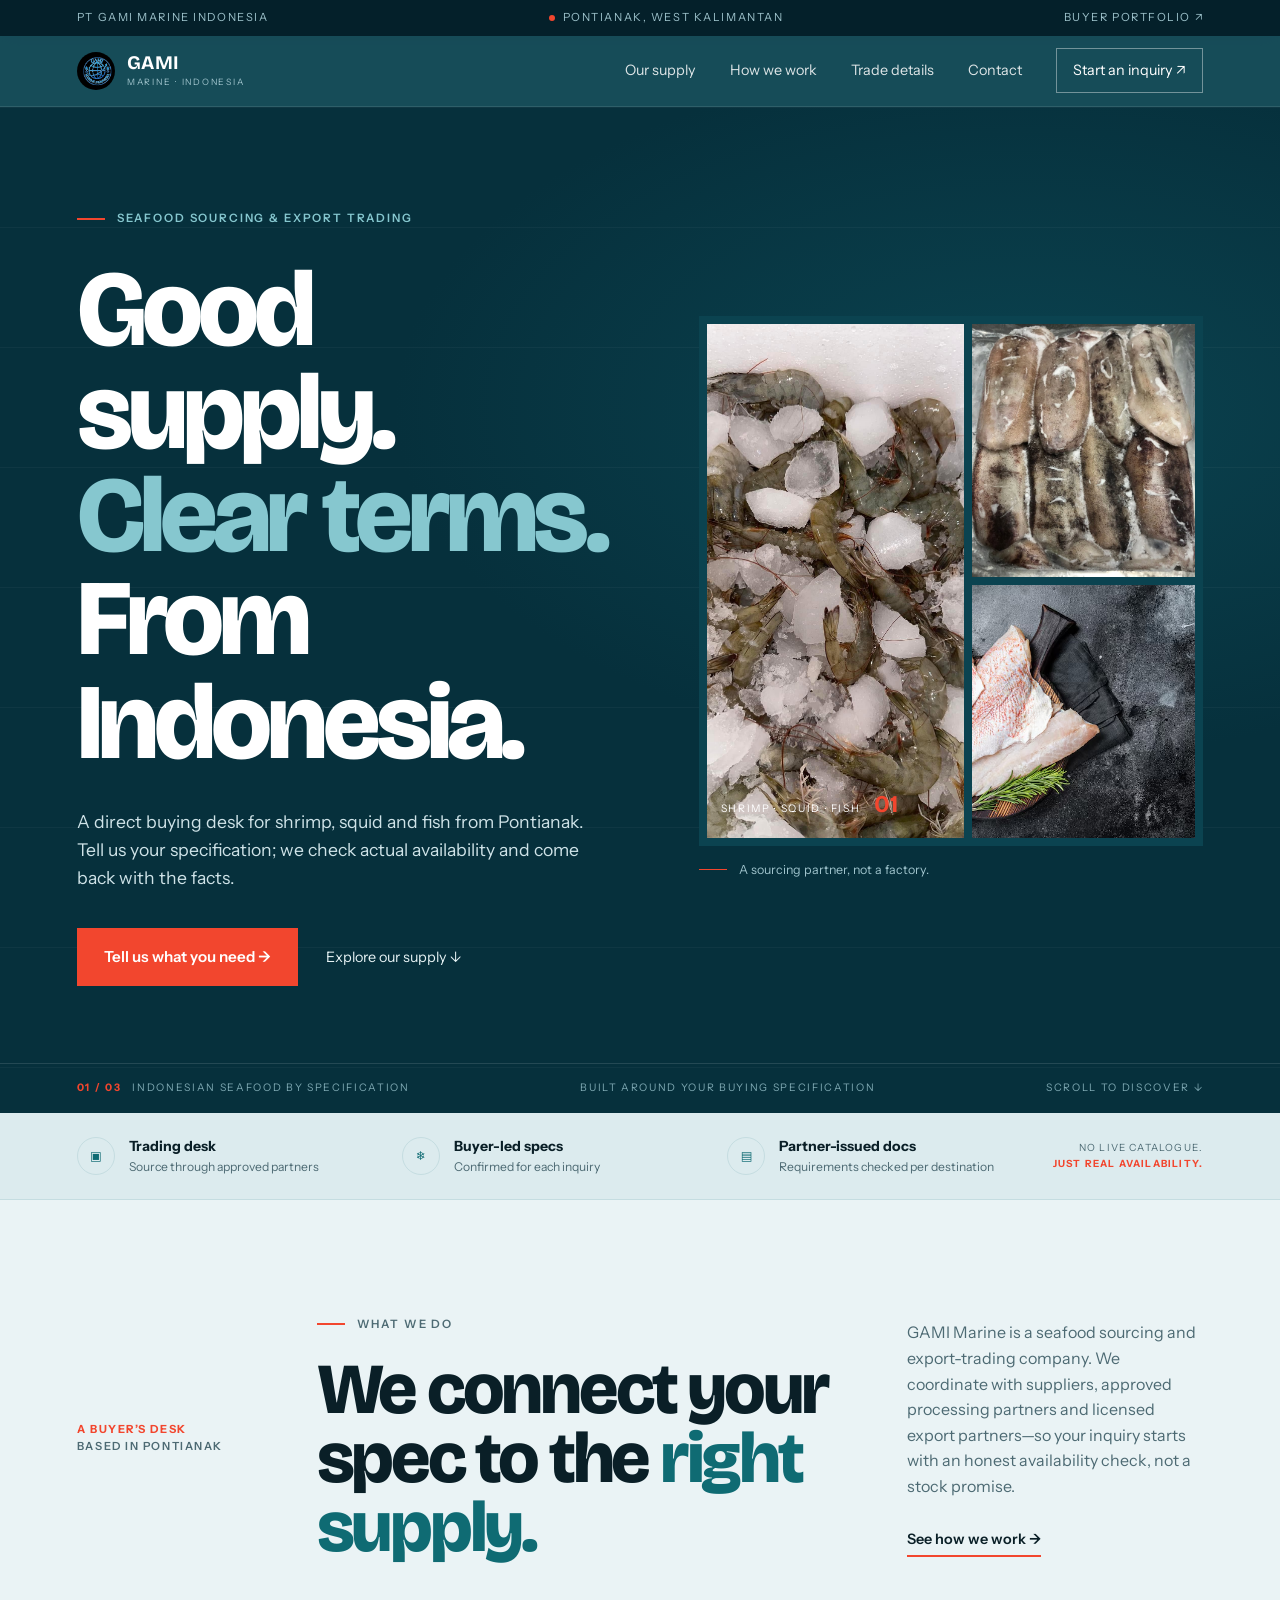
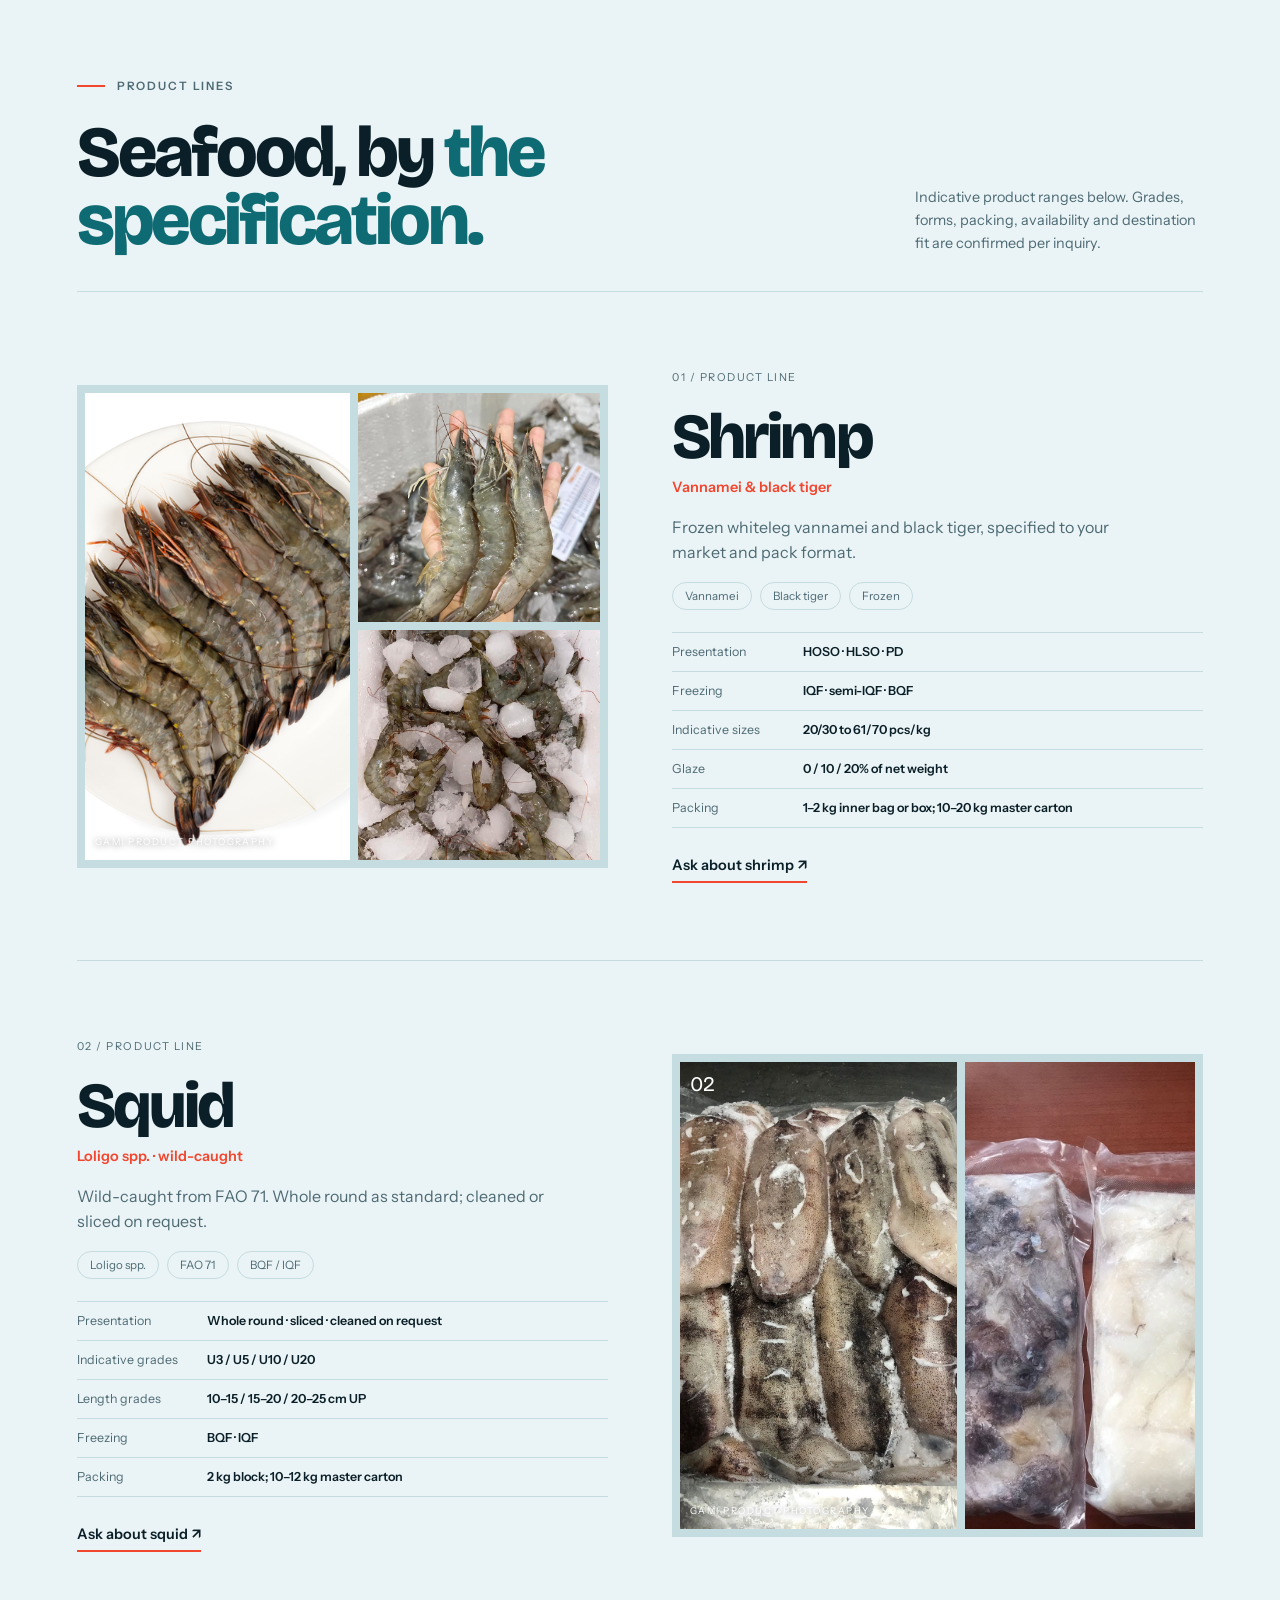
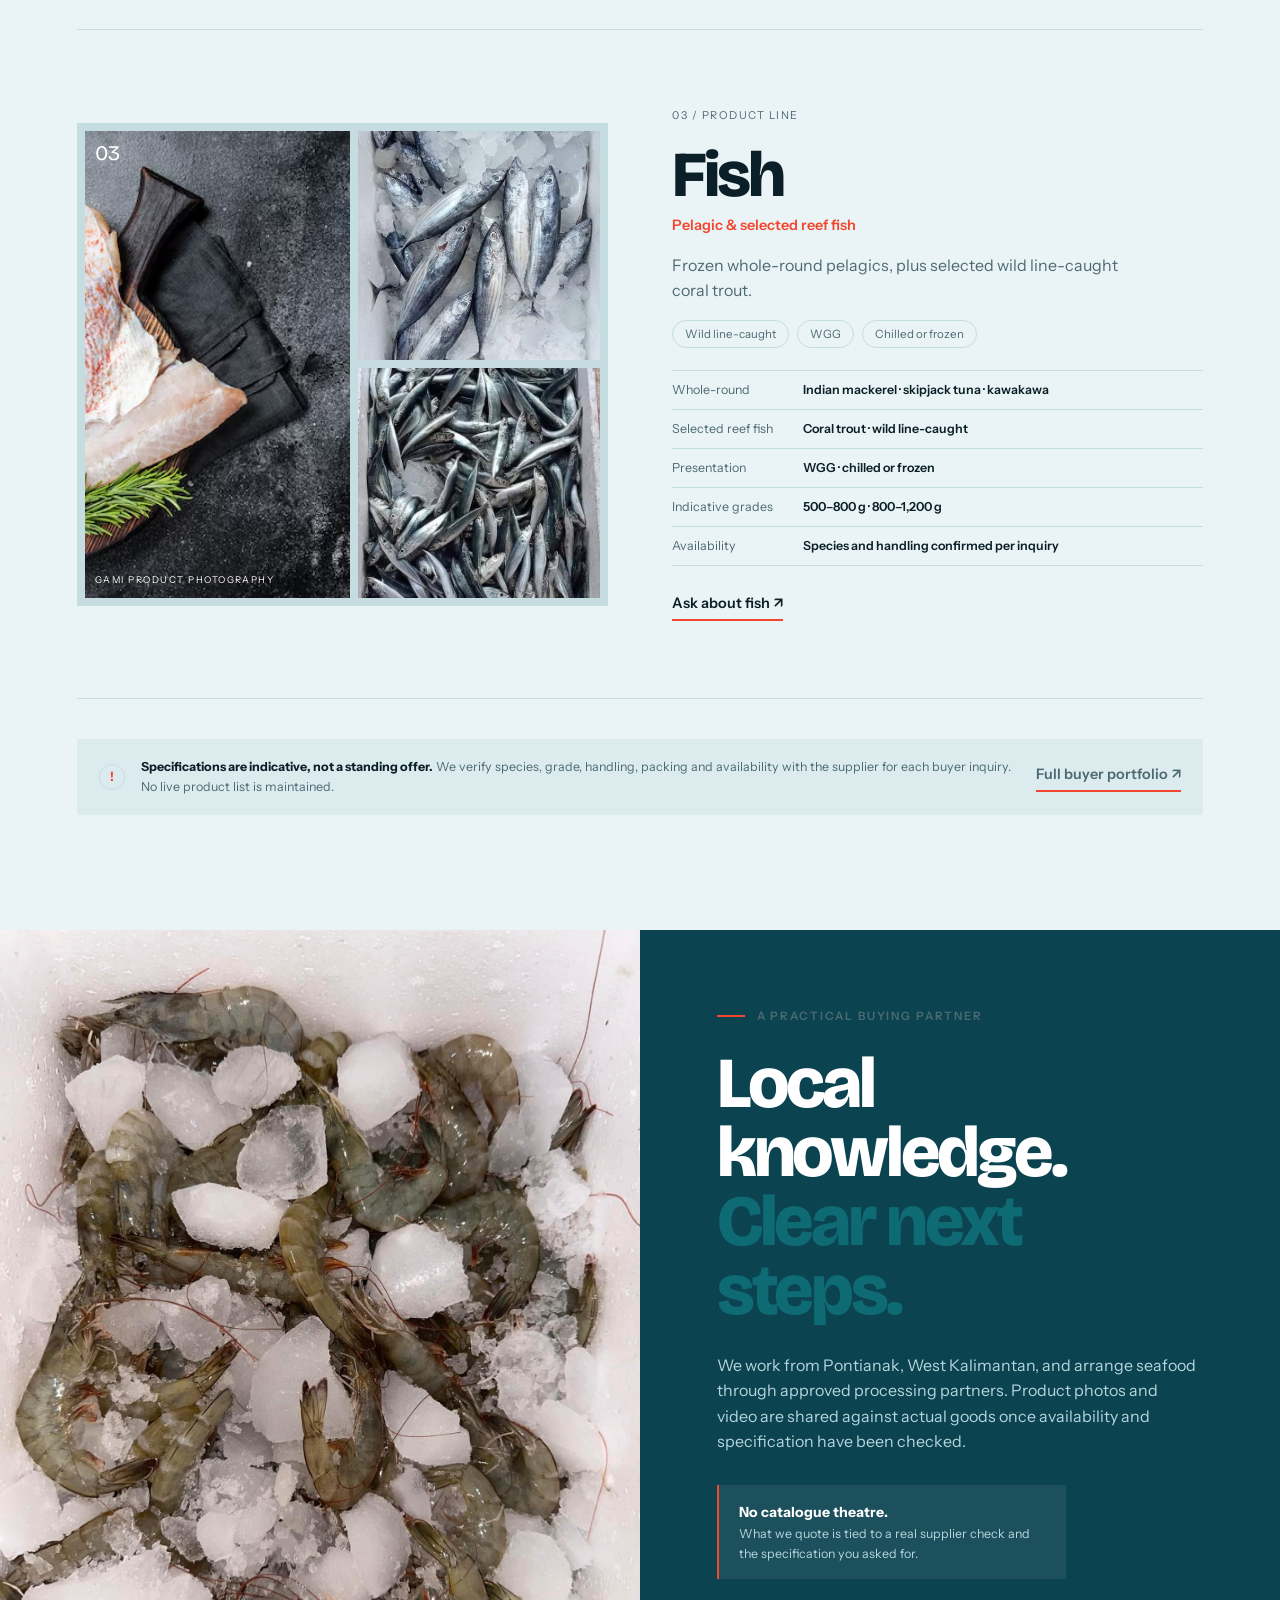
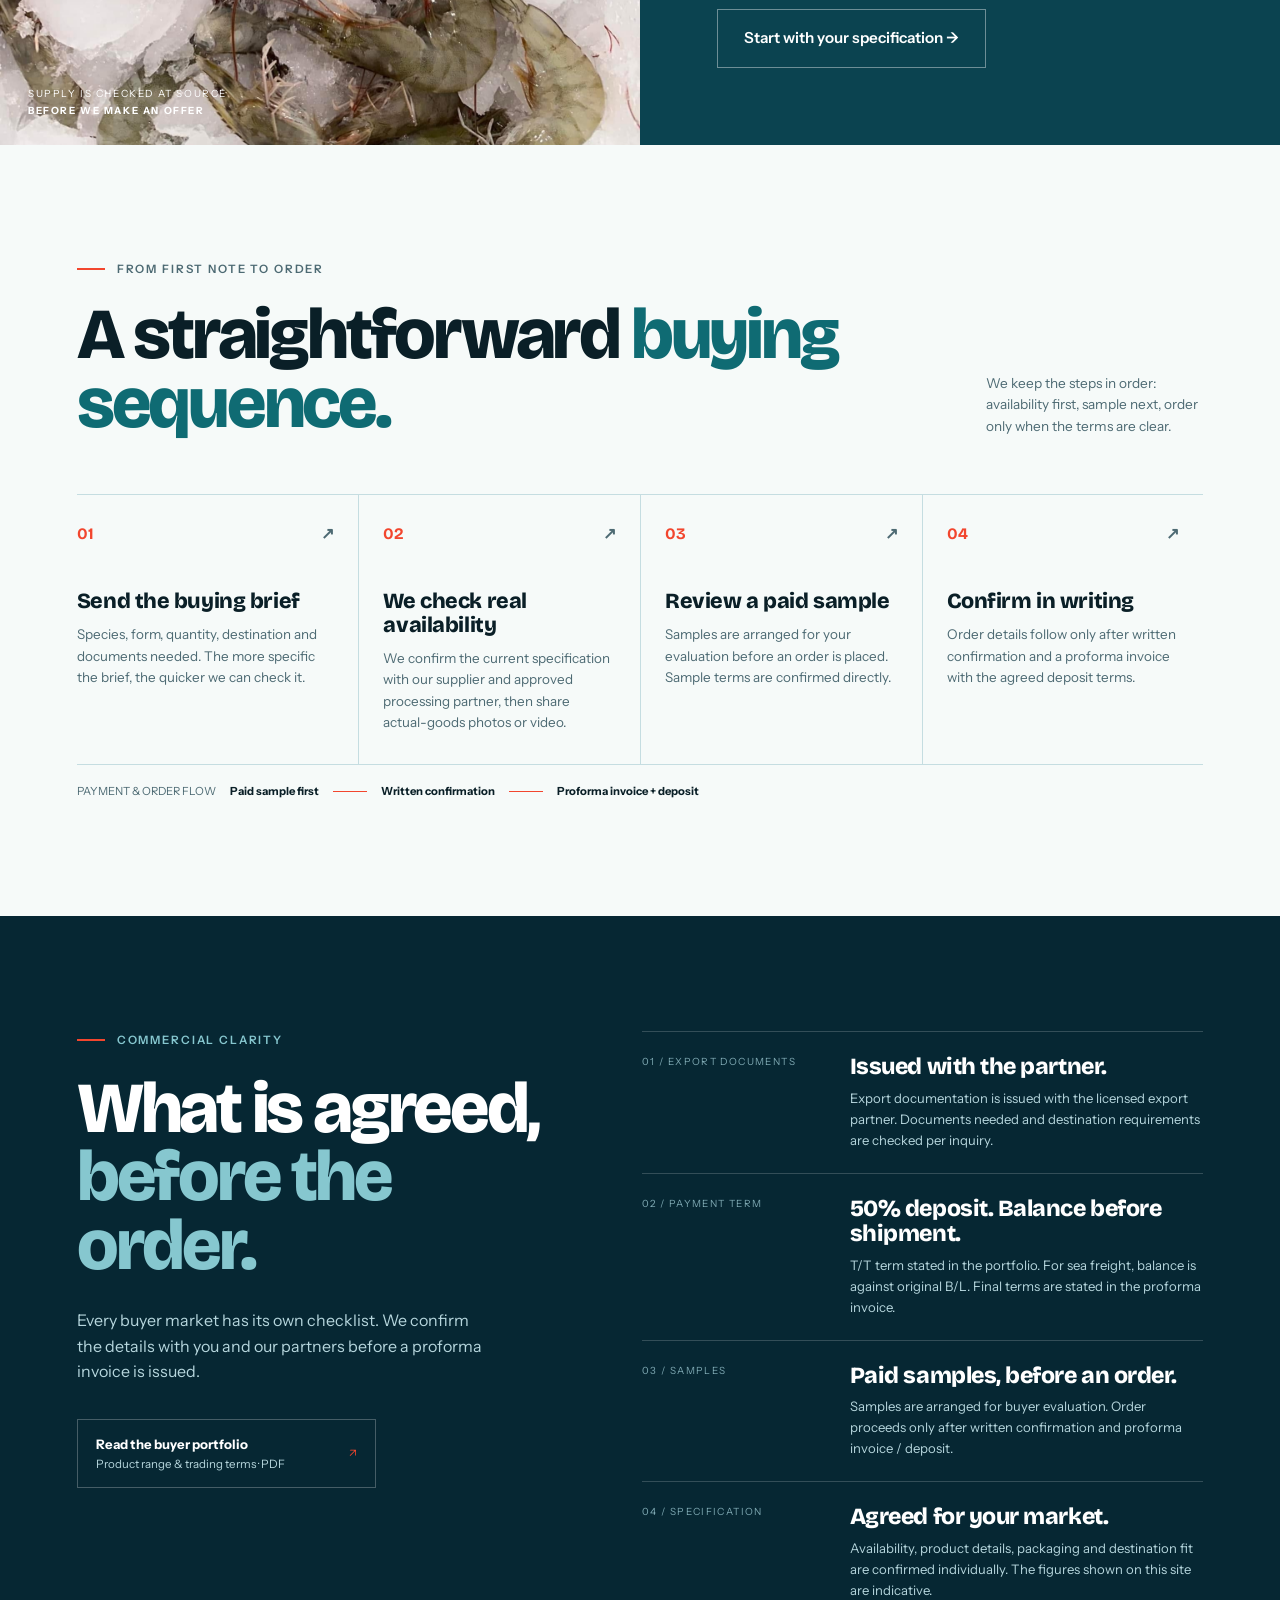
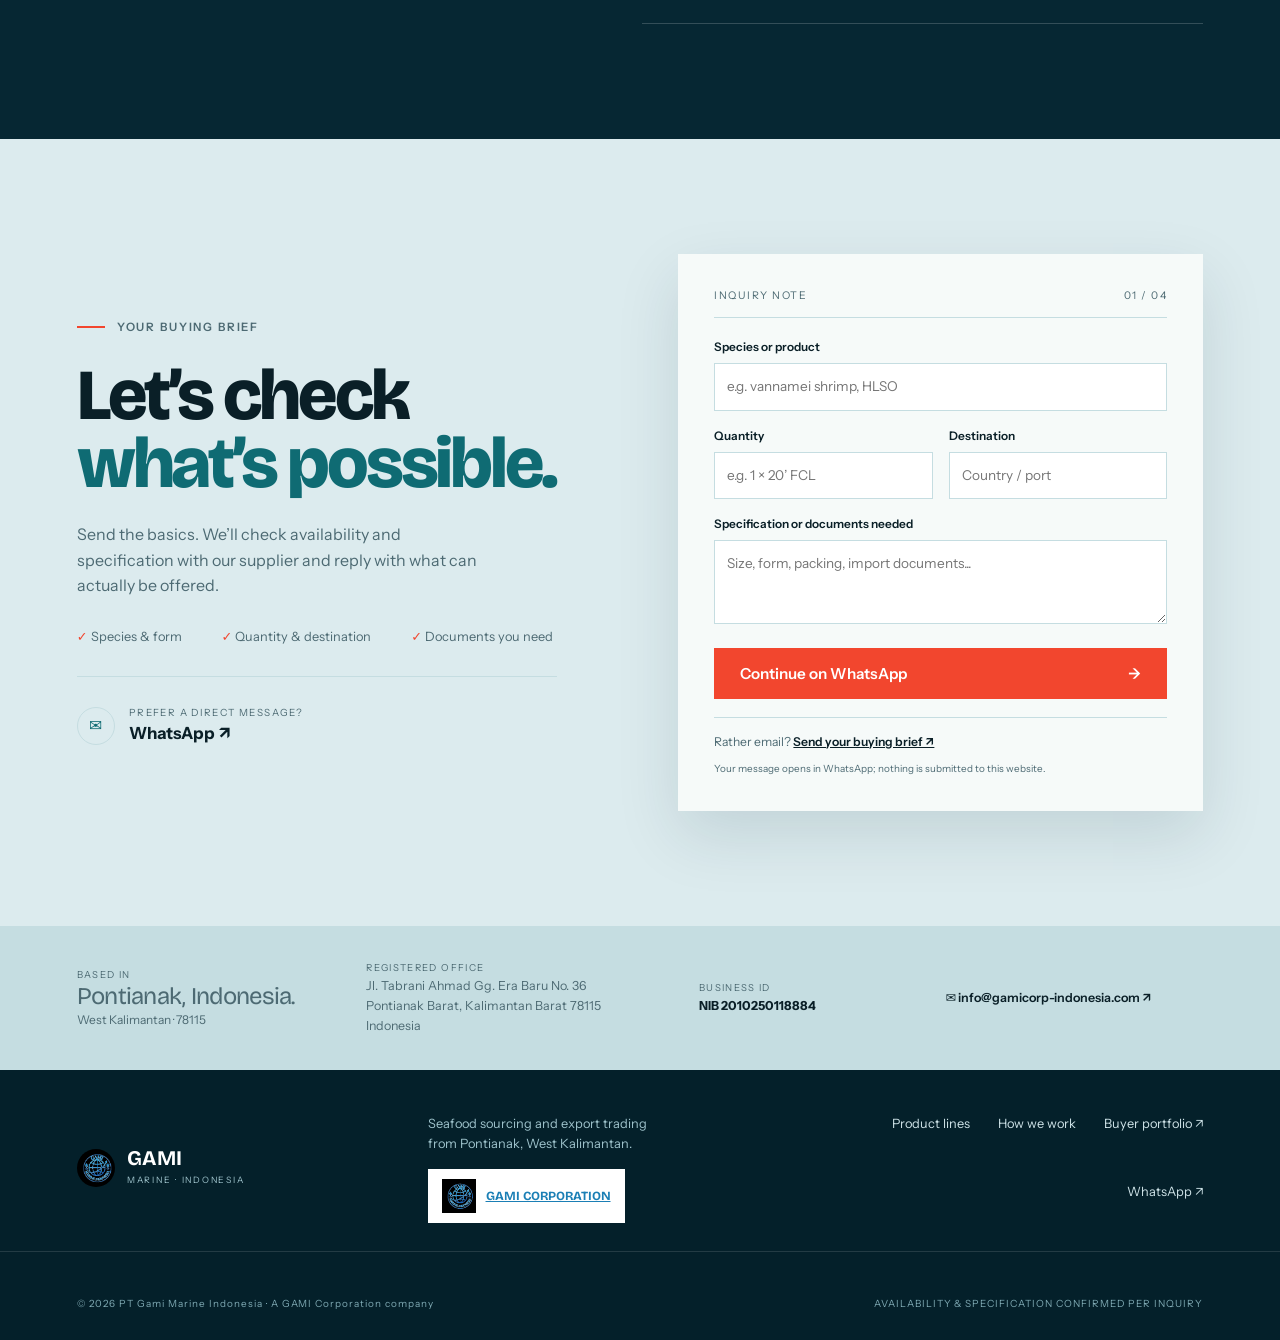
==== commit 4b2e971f: "Update index.html" ====
--- a/index.html
+++ b/index.html
@@ -17,7 +17,8 @@
 <meta property="og:url" content="https://marine.gamicorp-indonesia.com/" />
 <meta property="og:image" content="https://marine.gamicorp-indonesia.com/images/marine-fillet.png" />
 <meta name="twitter:card" content="summary_large_image" />
-<link rel="icon" href="/favicon.svg" type="image/svg+xml" />
+<link rel="icon" type="image/png" href="/images/gami-emblem.png" />
+<link rel="apple-touch-icon" href="/images/gami-emblem.png" />
 <link rel="preconnect" href="https://fonts.googleapis.com" /><link rel="preconnect" href="https://fonts.gstatic.com" crossorigin />
 <link href="https://fonts.googleapis.com/css2?family=Bricolage+Grotesque:opsz,wght@12..96,500;12..96,700;12..96,800&family=Instrument+Sans:wght@400;500;600&display=swap" rel="stylesheet" />
 <script type="application/ld+json">{"@context":"https://schema.org","@type":"Organization","name":"PT Gami Marine Indonesia","alternateName":"GAMI Marine","url":"https://marine.gamicorp-indonesia.com/","logo":"https://marine.gamicorp-indonesia.com/images/gami-emblem.png","email":"info@gamicorp-indonesia.com","telephone":"+62-812-4147-1095","address":{"@type":"PostalAddress","streetAddress":"Jl. Tabrani Ahmad Gg. Era Baru No. 36, Sungaijawi Dalam, Pontianak Barat","addressLocality":"Pontianak","addressRegion":"Kalimantan Barat","postalCode":"78115","addressCountry":"ID"},"sameAs":["https://www.linkedin.com/company/gami-corporation/"]}</script>
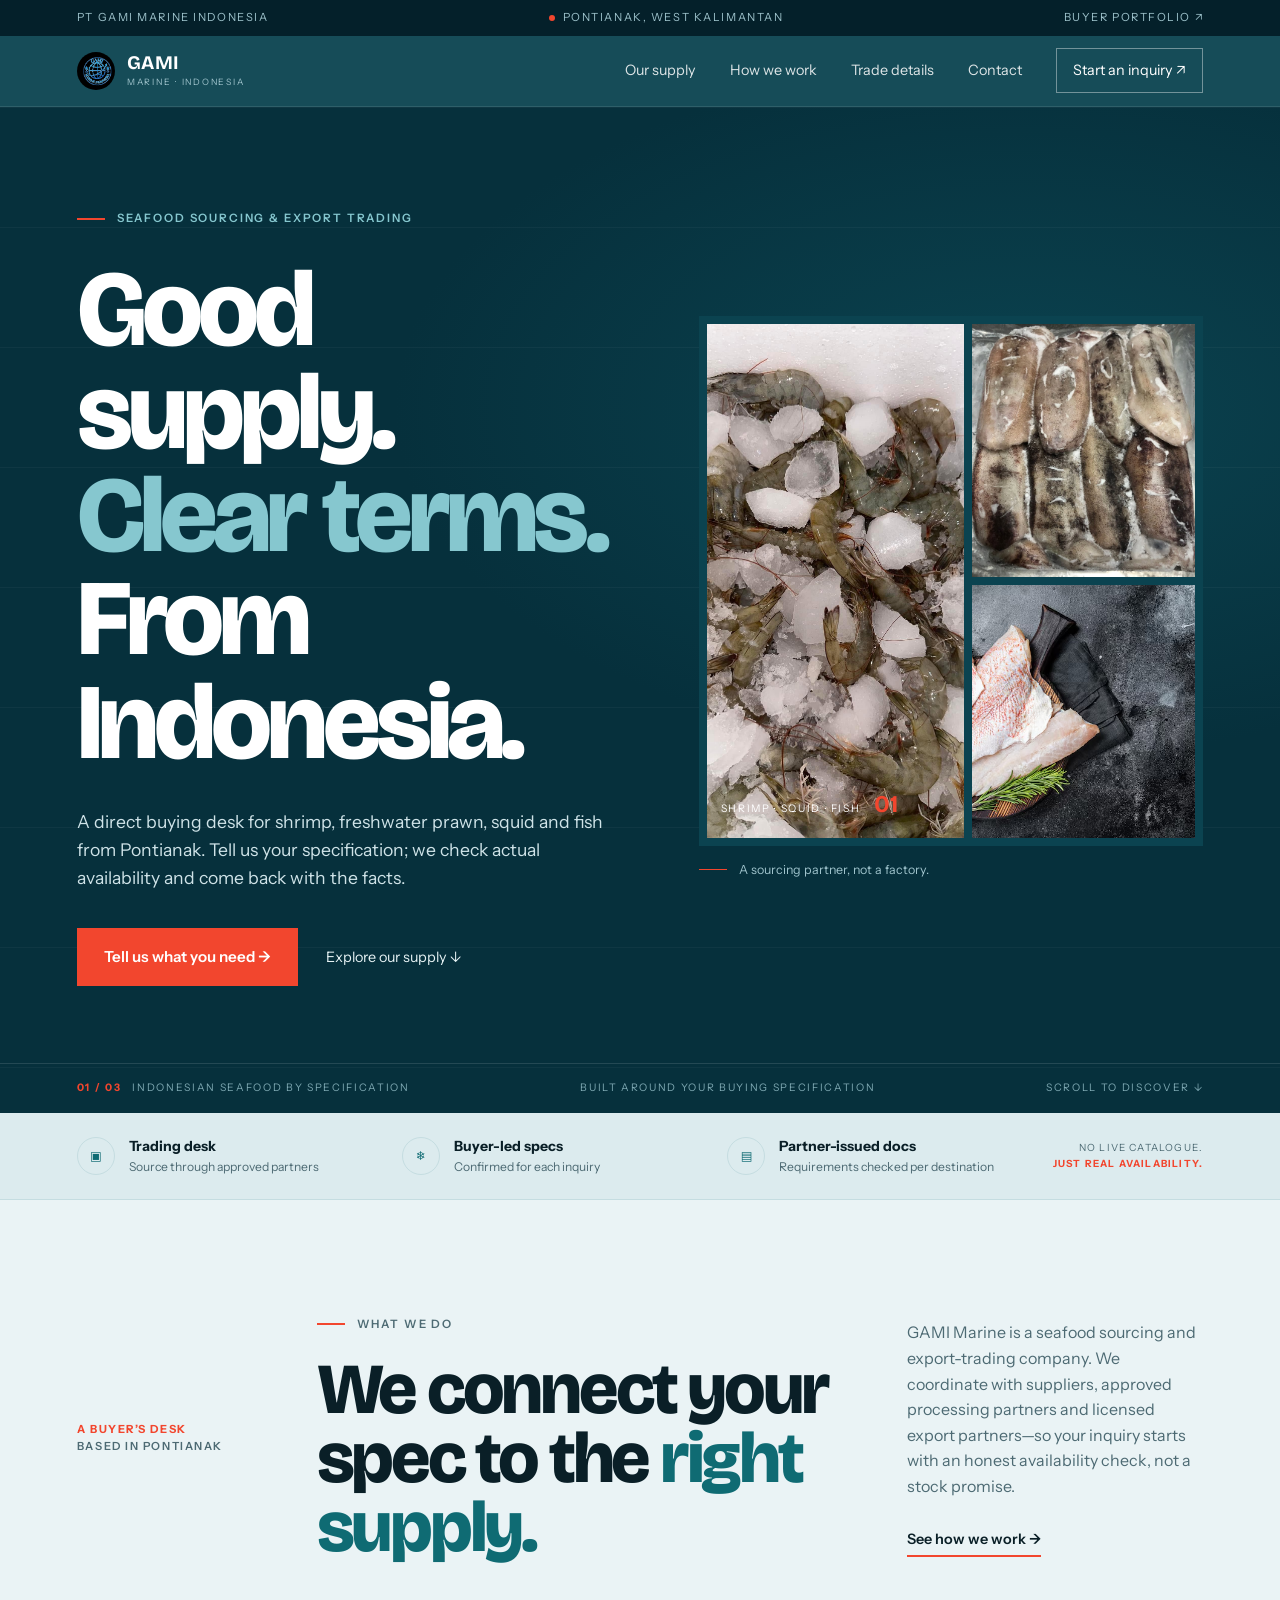
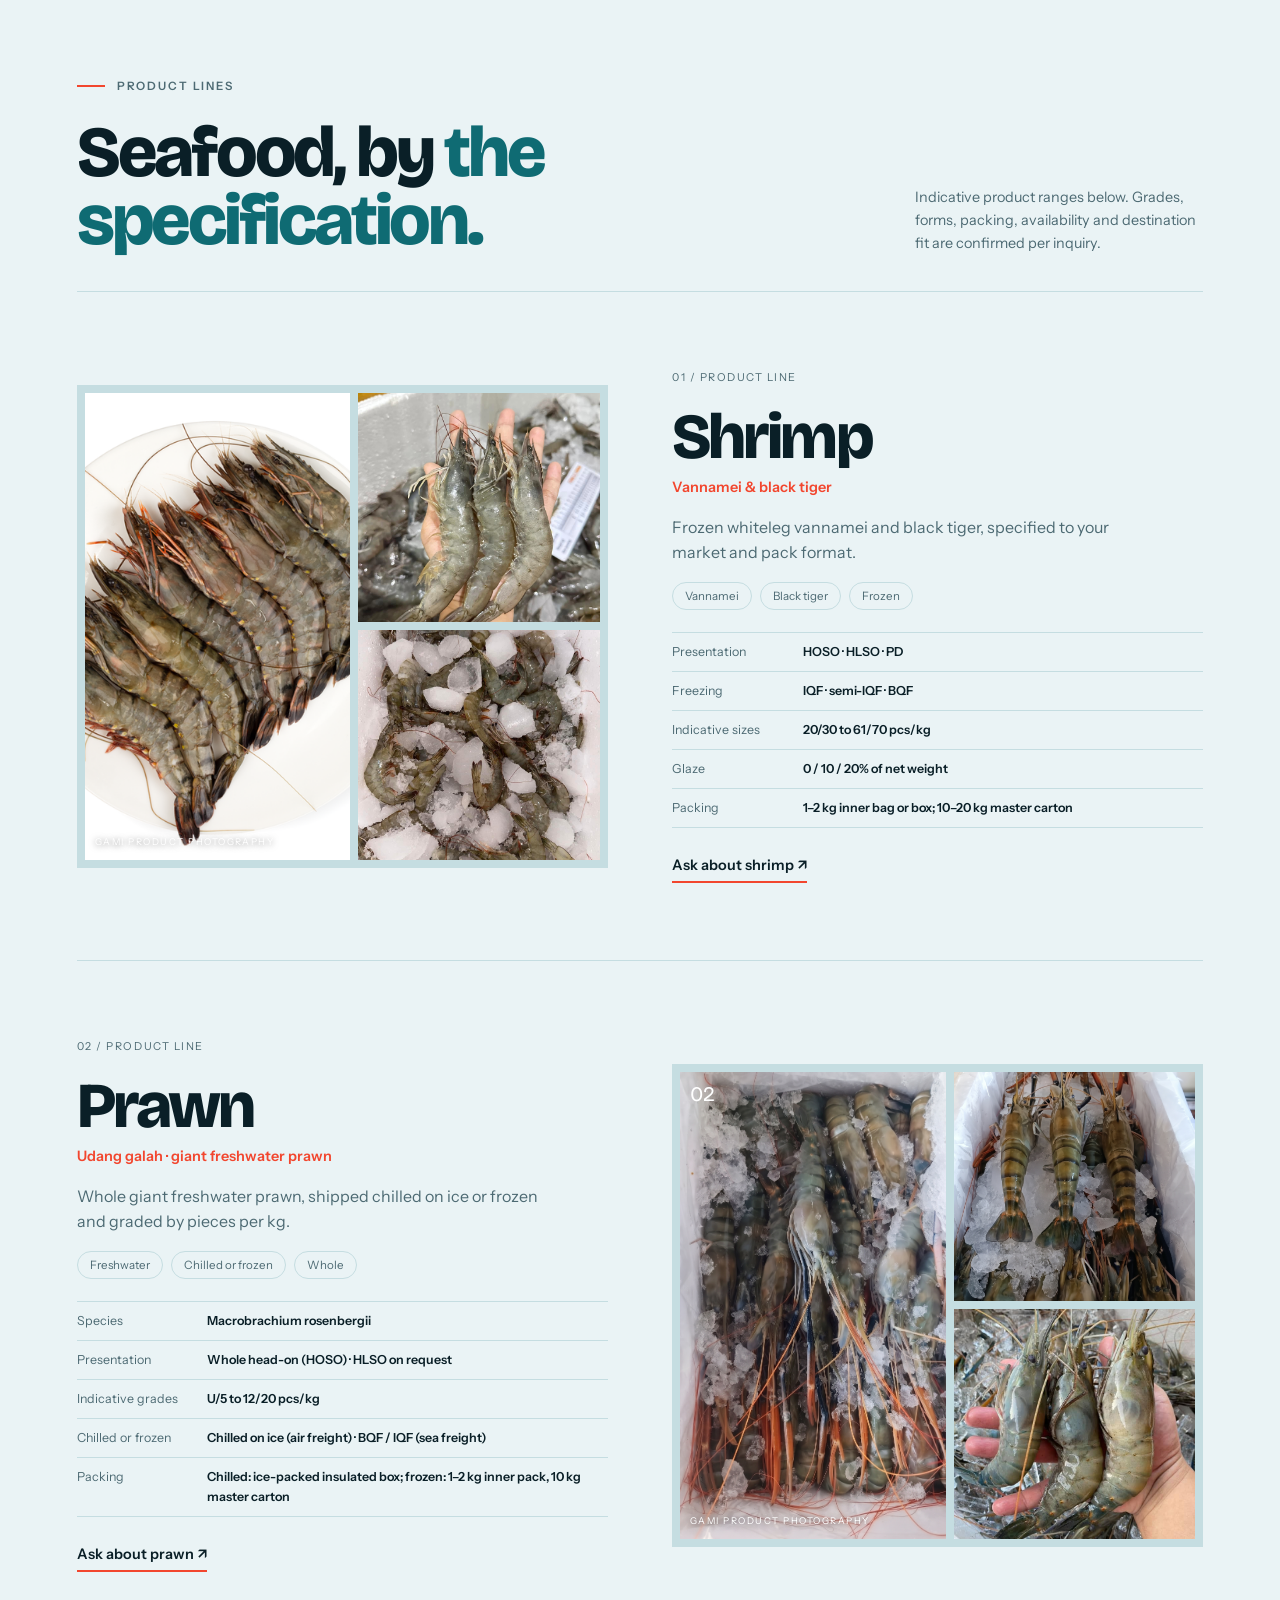
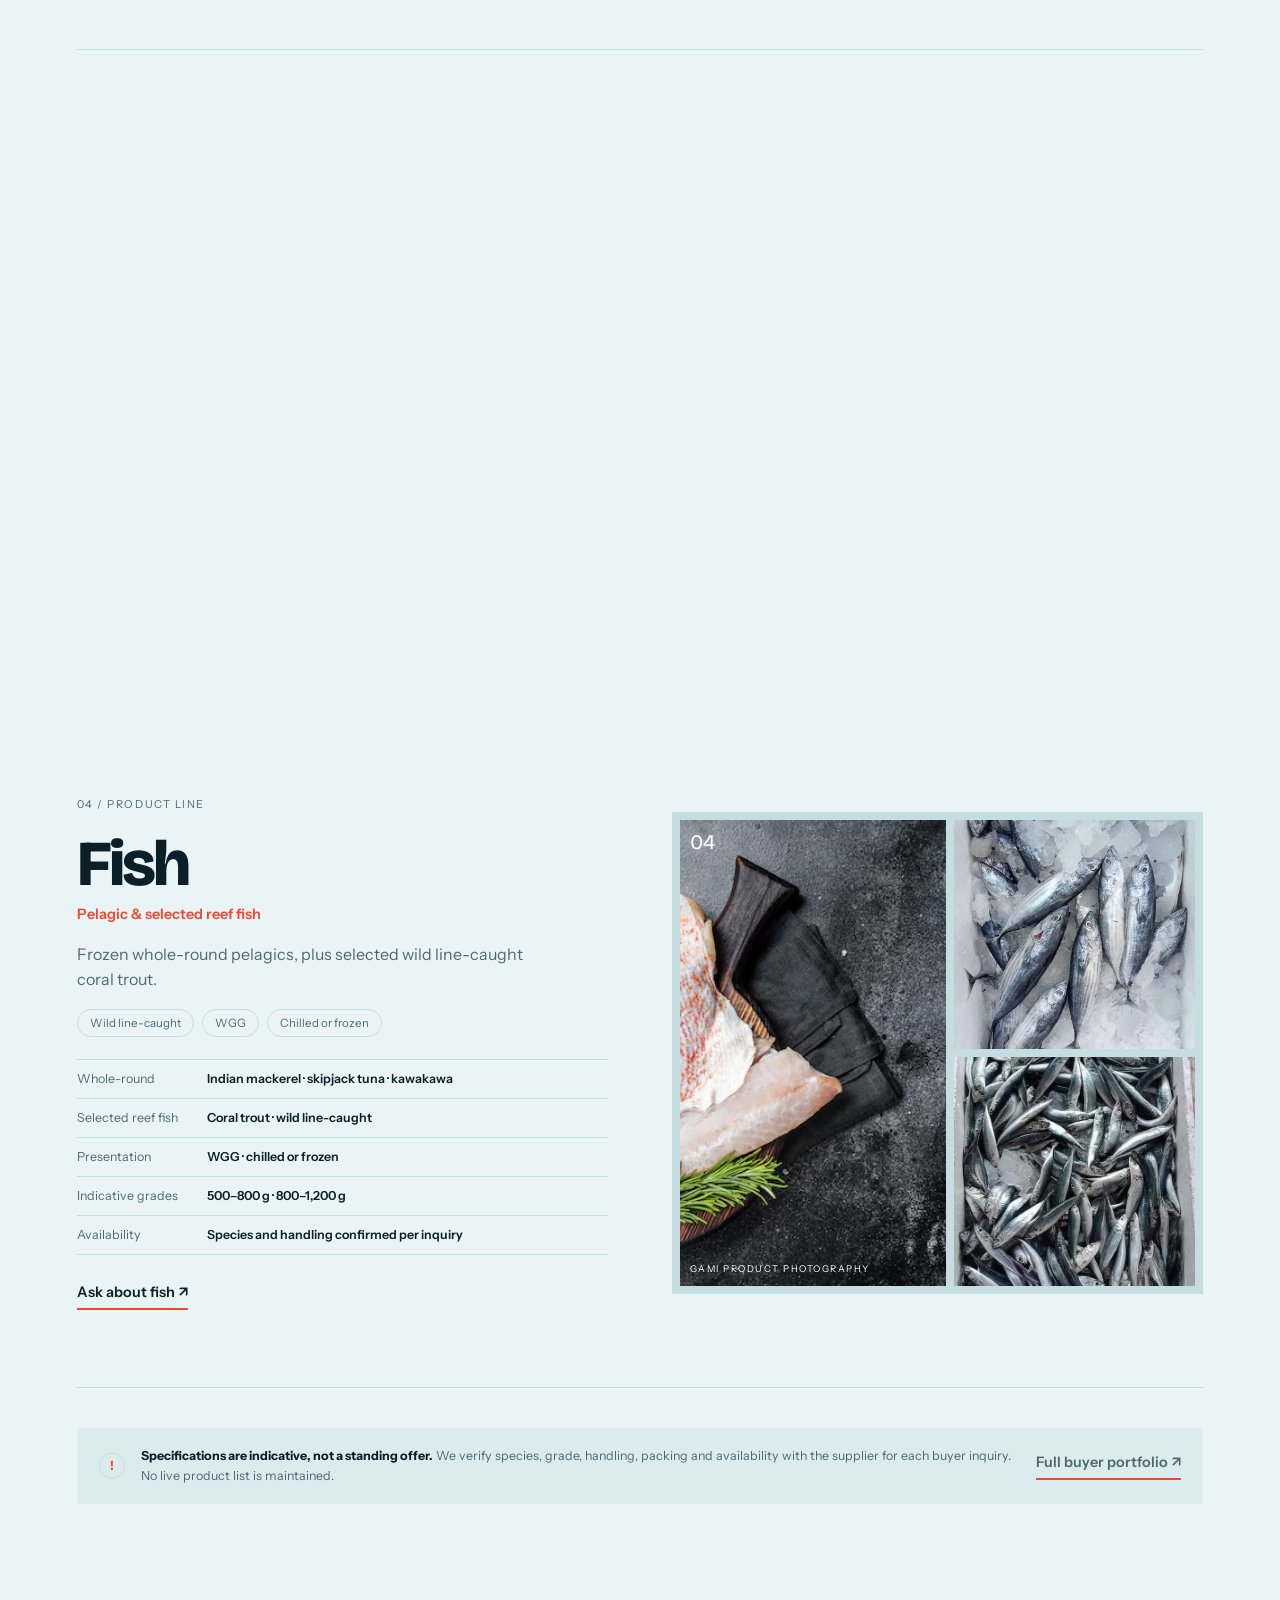
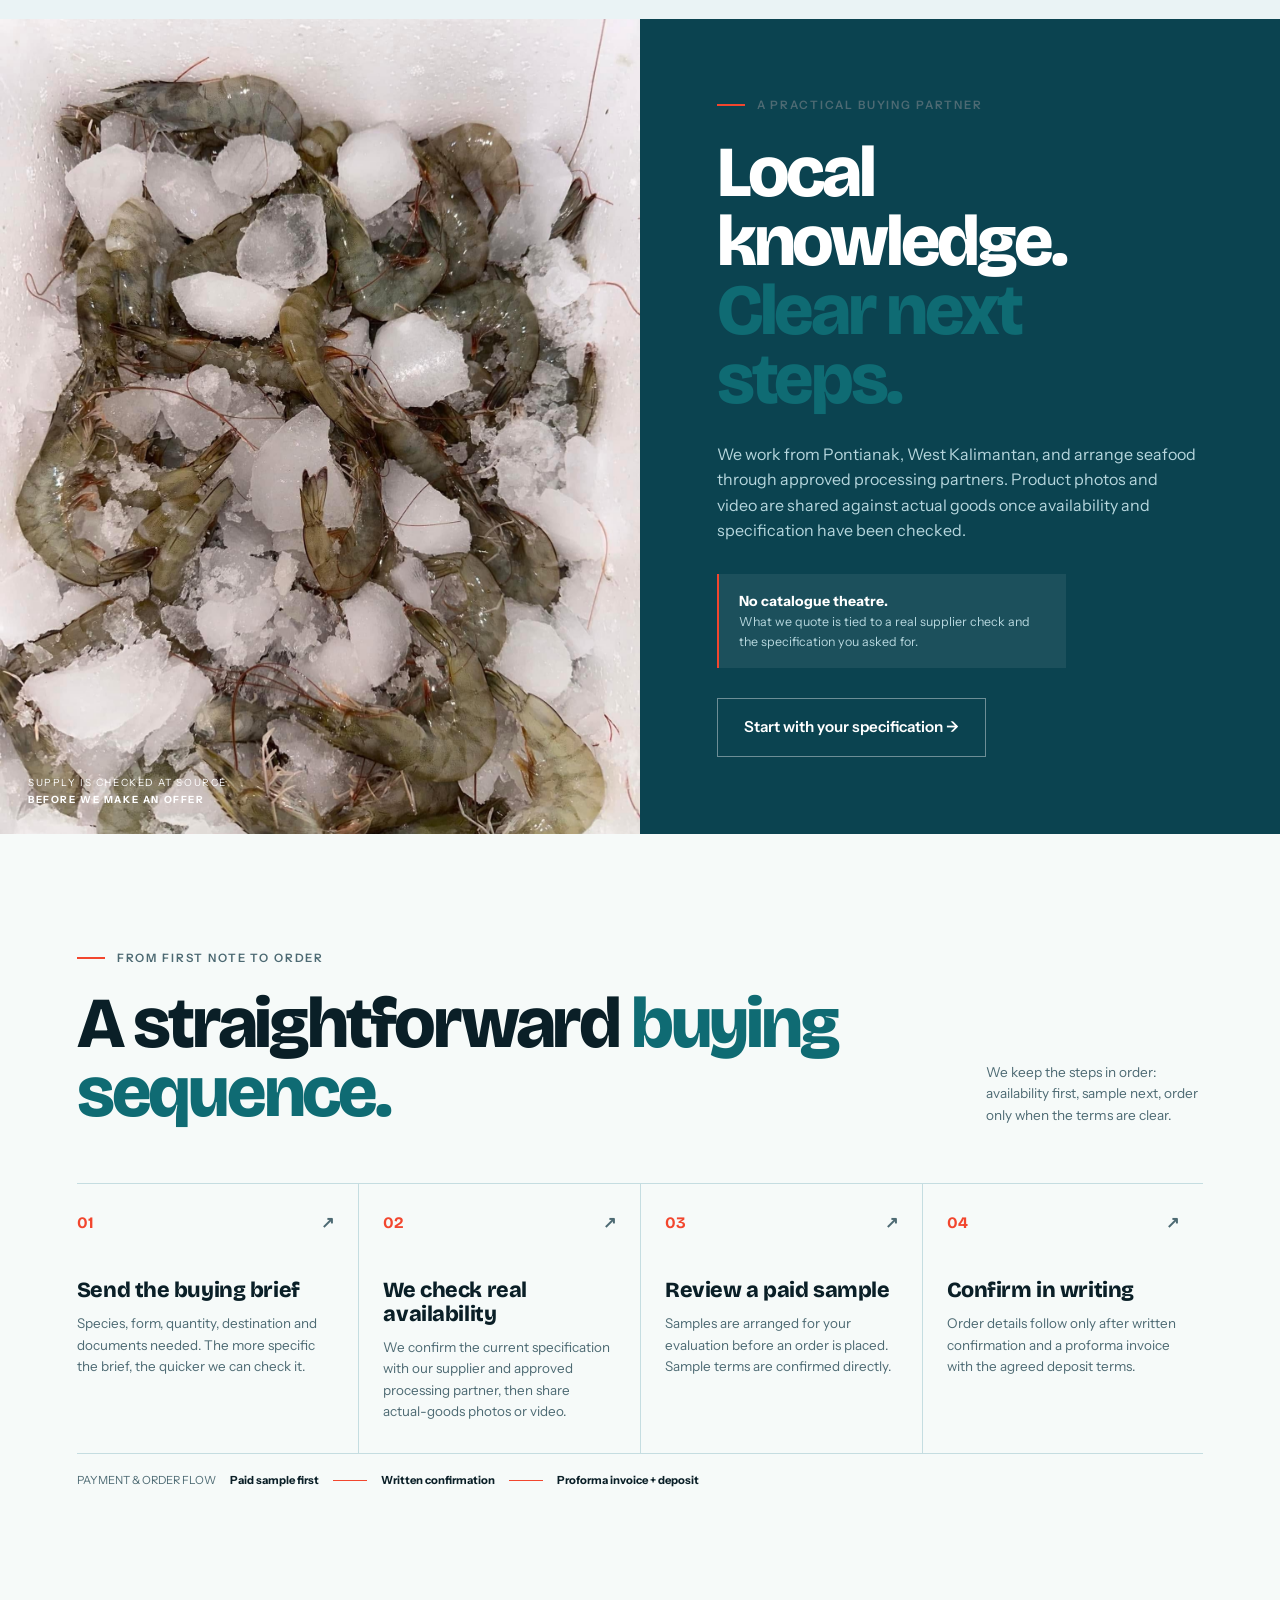
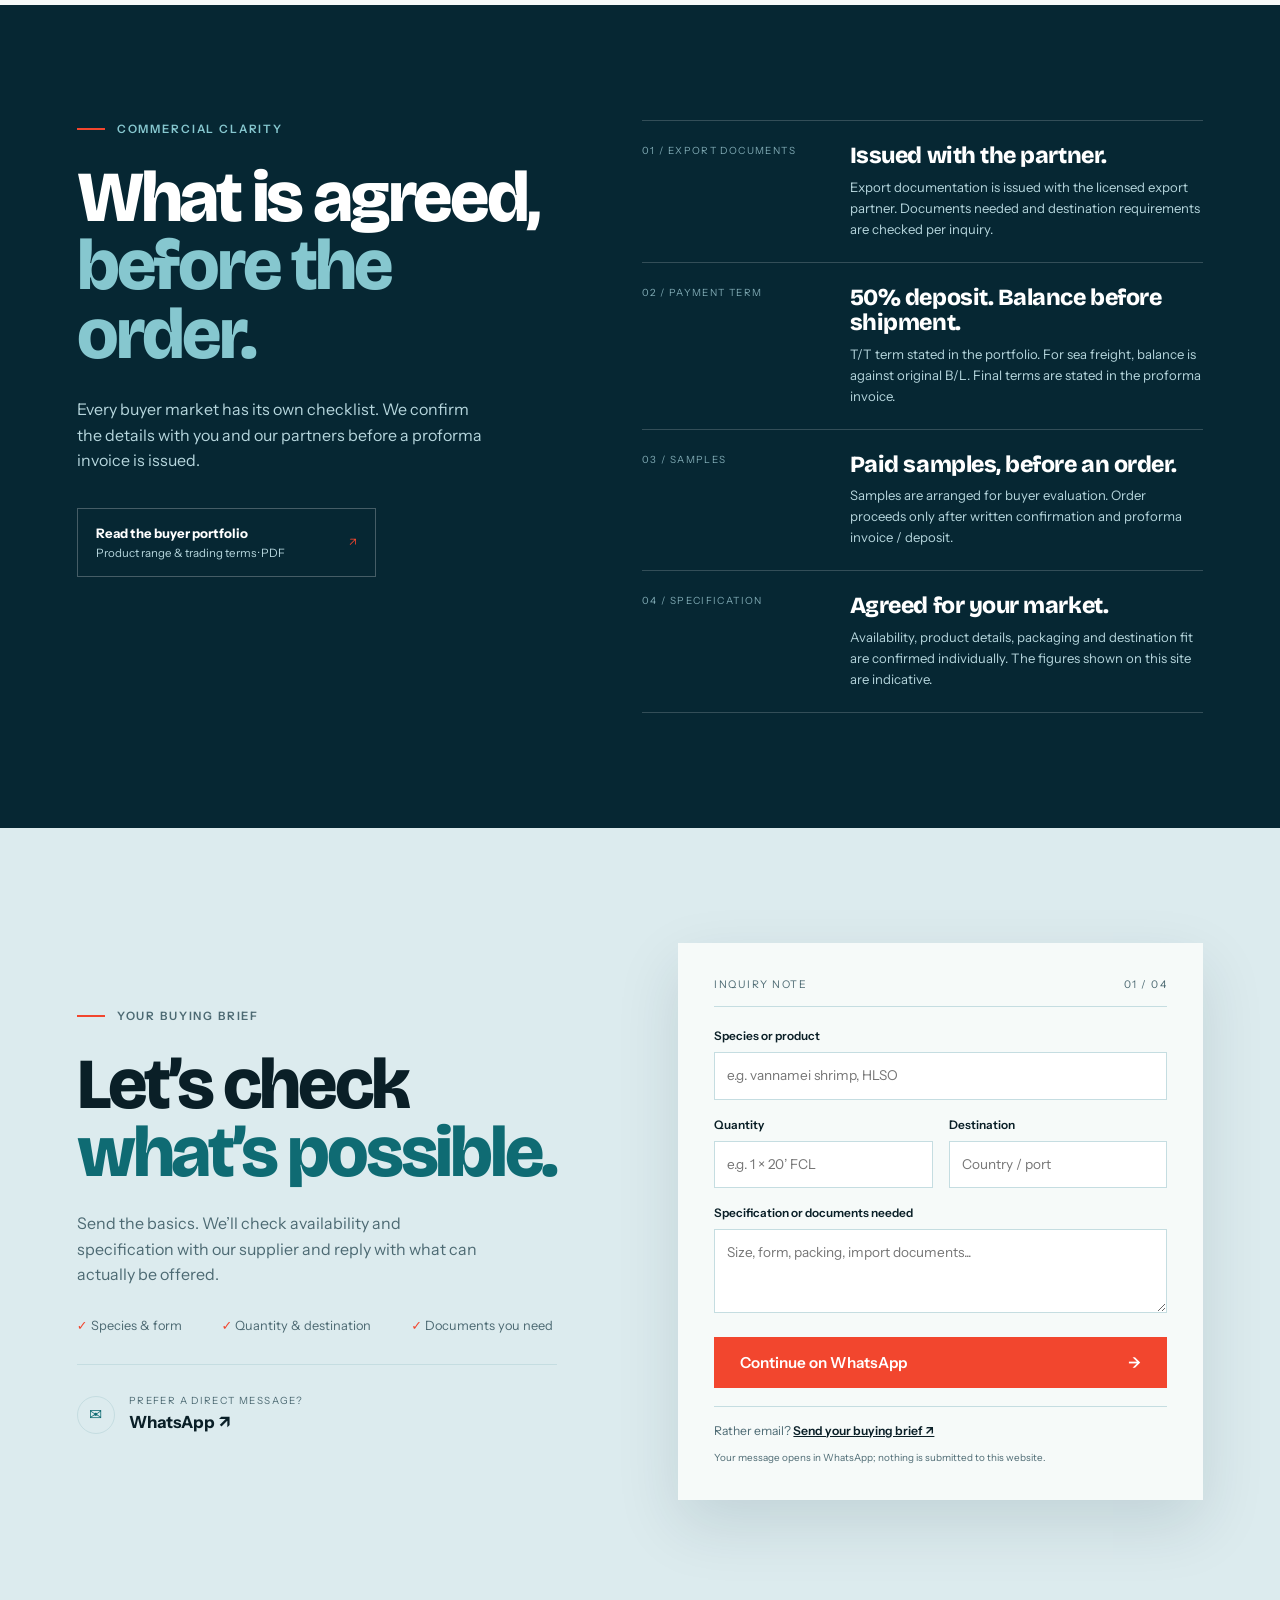
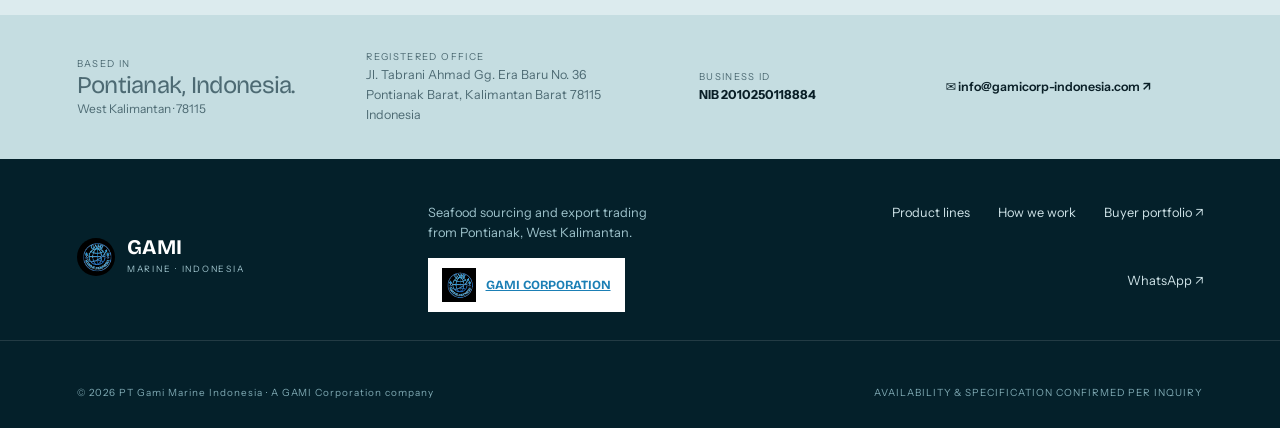
==== commit f0b56987: "Update index.html" ====
--- a/index.html
+++ b/index.html
@@ -6,13 +6,13 @@
 <meta charset="UTF-8" />
 <meta name="viewport" content="width=device-width, initial-scale=1.0, viewport-fit=cover" />
 <title>GAMI Marine | Indonesian Seafood Export Trading</title>
-<meta name="description" content="GAMI Marine arranges Indonesian shrimp, squid and fish through approved partners, with buyer-led specs, paid samples and export details confirmed per inquiry." />
+<meta name="description" content="GAMI Marine arranges Indonesian shrimp, freshwater prawn, squid and fish through approved partners, with buyer-led specs, paid samples and export details confirmed per inquiry." />
 <meta name="robots" content="index, follow" />
 <meta name="theme-color" content="#062a36" />
 <link rel="canonical" href="https://marine.gamicorp-indonesia.com/" />
 <meta property="og:site_name" content="GAMI Marine" />
 <meta property="og:title" content="GAMI Marine | Indonesian Seafood Export Trading" />
-<meta property="og:description" content="Indonesian shrimp, squid and fish arranged through approved partners. Buyer-led specifications, paid samples and export details confirmed per inquiry." />
+<meta property="og:description" content="Indonesian shrimp, freshwater prawn, squid and fish arranged through approved partners. Buyer-led specifications, paid samples and export details confirmed per inquiry." />
 <meta property="og:type" content="website" />
 <meta property="og:url" content="https://marine.gamicorp-indonesia.com/" />
 <meta property="og:image" content="https://marine.gamicorp-indonesia.com/images/marine-fillet.png" />
@@ -188,7 +188,7 @@
  <div>
   <div class="eyebrow">Seafood sourcing &amp; export trading</div>
   <h1>Good supply. <span class="hl">Clear terms.</span> From Indonesia.</h1>
-  <p class="lead">A direct buying desk for shrimp, squid and fish from Pontianak. Tell us your specification; we check actual availability and come back with the facts.</p>
+  <p class="lead">A direct buying desk for shrimp, freshwater prawn, squid and fish from Pontianak. Tell us your specification; we check actual availability and come back with the facts.</p>
   <div class="cta-row"><a class="btn sig" href="#inquiry">Tell us what you need →</a><a class="ghost" href="#supply">Explore our supply ↓</a></div>
  </div>
  <div>
@@ -229,17 +229,26 @@
  </article>
 
  <article class="pl rev rv">
-  <div class="pgal g2"><span class="n">02</span><figure class="f"><img src="/images/products/sotong.jpg" alt="Whole frozen squid" loading="lazy" /></figure><figure><img src="/images/products/sotong2.jpg" alt="Vacuum-packed cleaned squid" loading="lazy" /></figure></div>
-  <div class="pi"><div class="k"><span>02 / Product line</span></div><h3>Squid</h3><div class="sub">Loligo spp. · wild-caught</div>
+  <div class="pgal g3"><span class="n">02</span><figure class="f"><img src="/images/products/Galah1.jpg" alt="Giant freshwater prawns (udang galah) on ice" loading="lazy" /></figure><figure><img src="/images/products/Galah2.jpg" alt="Udang galah packed on ice in an insulated box" loading="lazy" /></figure><figure><img src="/images/products/Galah3.jpg" alt="Three udang galah checked by hand" loading="lazy" /></figure></div>
+  <div class="pi"><div class="k"><span>02 / Product line</span></div><h3>Prawn</h3><div class="sub">Udang galah · giant freshwater prawn</div>
+   <p class="d">Whole giant freshwater prawn, shipped chilled on ice or frozen and graded by pieces per kg.</p>
+   <ul class="chips"><li>Freshwater</li><li>Chilled or frozen</li><li>Whole</li></ul>
+   <dl><div><dt>Species</dt><dd>Macrobrachium rosenbergii</dd></div><div><dt>Presentation</dt><dd>Whole head-on (HOSO) · HLSO on request</dd></div><div><dt>Indicative grades</dt><dd>U/5 to 12/20 pcs/kg</dd></div><div><dt>Chilled or frozen</dt><dd>Chilled on ice (air freight) · BQF / IQF (sea freight)</dd></div><div><dt>Packing</dt><dd>Chilled: ice-packed insulated box; frozen: 1–2 kg inner pack, 10 kg master carton</dd></div></dl>
+   <a class="tlink" href="#inquiry" data-ask="Freshwater prawn (udang galah)">Ask about prawn ↗</a></div>
+ </article>
+
+ <article class="pl rv">
+  <div class="pgal g2"><span class="n">03</span><figure class="f"><img src="/images/products/sotong.jpg" alt="Whole frozen squid" loading="lazy" /></figure><figure><img src="/images/products/sotong2.jpg" alt="Vacuum-packed cleaned squid" loading="lazy" /></figure></div>
+  <div class="pi"><div class="k"><span>03 / Product line</span></div><h3>Squid</h3><div class="sub">Loligo spp. · wild-caught</div>
    <p class="d">Wild-caught from FAO 71. Whole round as standard; cleaned or sliced on request.</p>
    <ul class="chips"><li>Loligo spp.</li><li>FAO 71</li><li>BQF / IQF</li></ul>
    <dl><div><dt>Presentation</dt><dd>Whole round · sliced · cleaned on request</dd></div><div><dt>Indicative grades</dt><dd>U3 / U5 / U10 / U20</dd></div><div><dt>Length grades</dt><dd>10–15 / 15–20 / 20–25 cm UP</dd></div><div><dt>Freezing</dt><dd>BQF · IQF</dd></div><div><dt>Packing</dt><dd>2 kg block; 10–12 kg master carton</dd></div></dl>
    <a class="tlink" href="#inquiry" data-ask="Squid">Ask about squid ↗</a></div>
  </article>
 
- <article class="pl rv">
-  <div class="pgal g3"><span class="n">03</span><figure class="f"><img src="/images/products/marine-p07-02-0b98008ad3.png" alt="Wild line-caught coral trout" loading="lazy" /></figure><figure><img src="/images/products/ikan2.jpg" alt="Whole round pelagic fish on ice" loading="lazy" /></figure><figure><img src="/images/products/ikan1.jpg" alt="Scad packed on ice" loading="lazy" /></figure></div>
-  <div class="pi"><div class="k"><span>03 / Product line</span></div><h3>Fish</h3><div class="sub">Pelagic &amp; selected reef fish</div>
+ <article class="pl rev rv">
+  <div class="pgal g3"><span class="n">04</span><figure class="f"><img src="/images/products/marine-p07-02-0b98008ad3.png" alt="Wild line-caught coral trout" loading="lazy" /></figure><figure><img src="/images/products/ikan2.jpg" alt="Whole round pelagic fish on ice" loading="lazy" /></figure><figure><img src="/images/products/ikan1.jpg" alt="Scad packed on ice" loading="lazy" /></figure></div>
+  <div class="pi"><div class="k"><span>04 / Product line</span></div><h3>Fish</h3><div class="sub">Pelagic &amp; selected reef fish</div>
    <p class="d">Frozen whole-round pelagics, plus selected wild line-caught coral trout.</p>
    <ul class="chips"><li>Wild line-caught</li><li>WGG</li><li>Chilled or frozen</li></ul>
    <dl><div><dt>Whole-round</dt><dd>Indian mackerel · skipjack tuna · kawakawa</dd></div><div><dt>Selected reef fish</dt><dd>Coral trout · wild line-caught</dd></div><div><dt>Presentation</dt><dd>WGG · chilled or frozen</dd></div><div><dt>Indicative grades</dt><dd>500–800 g · 800–1,200 g</dd></div><div><dt>Availability</dt><dd>Species and handling confirmed per inquiry</dd></div></dl>
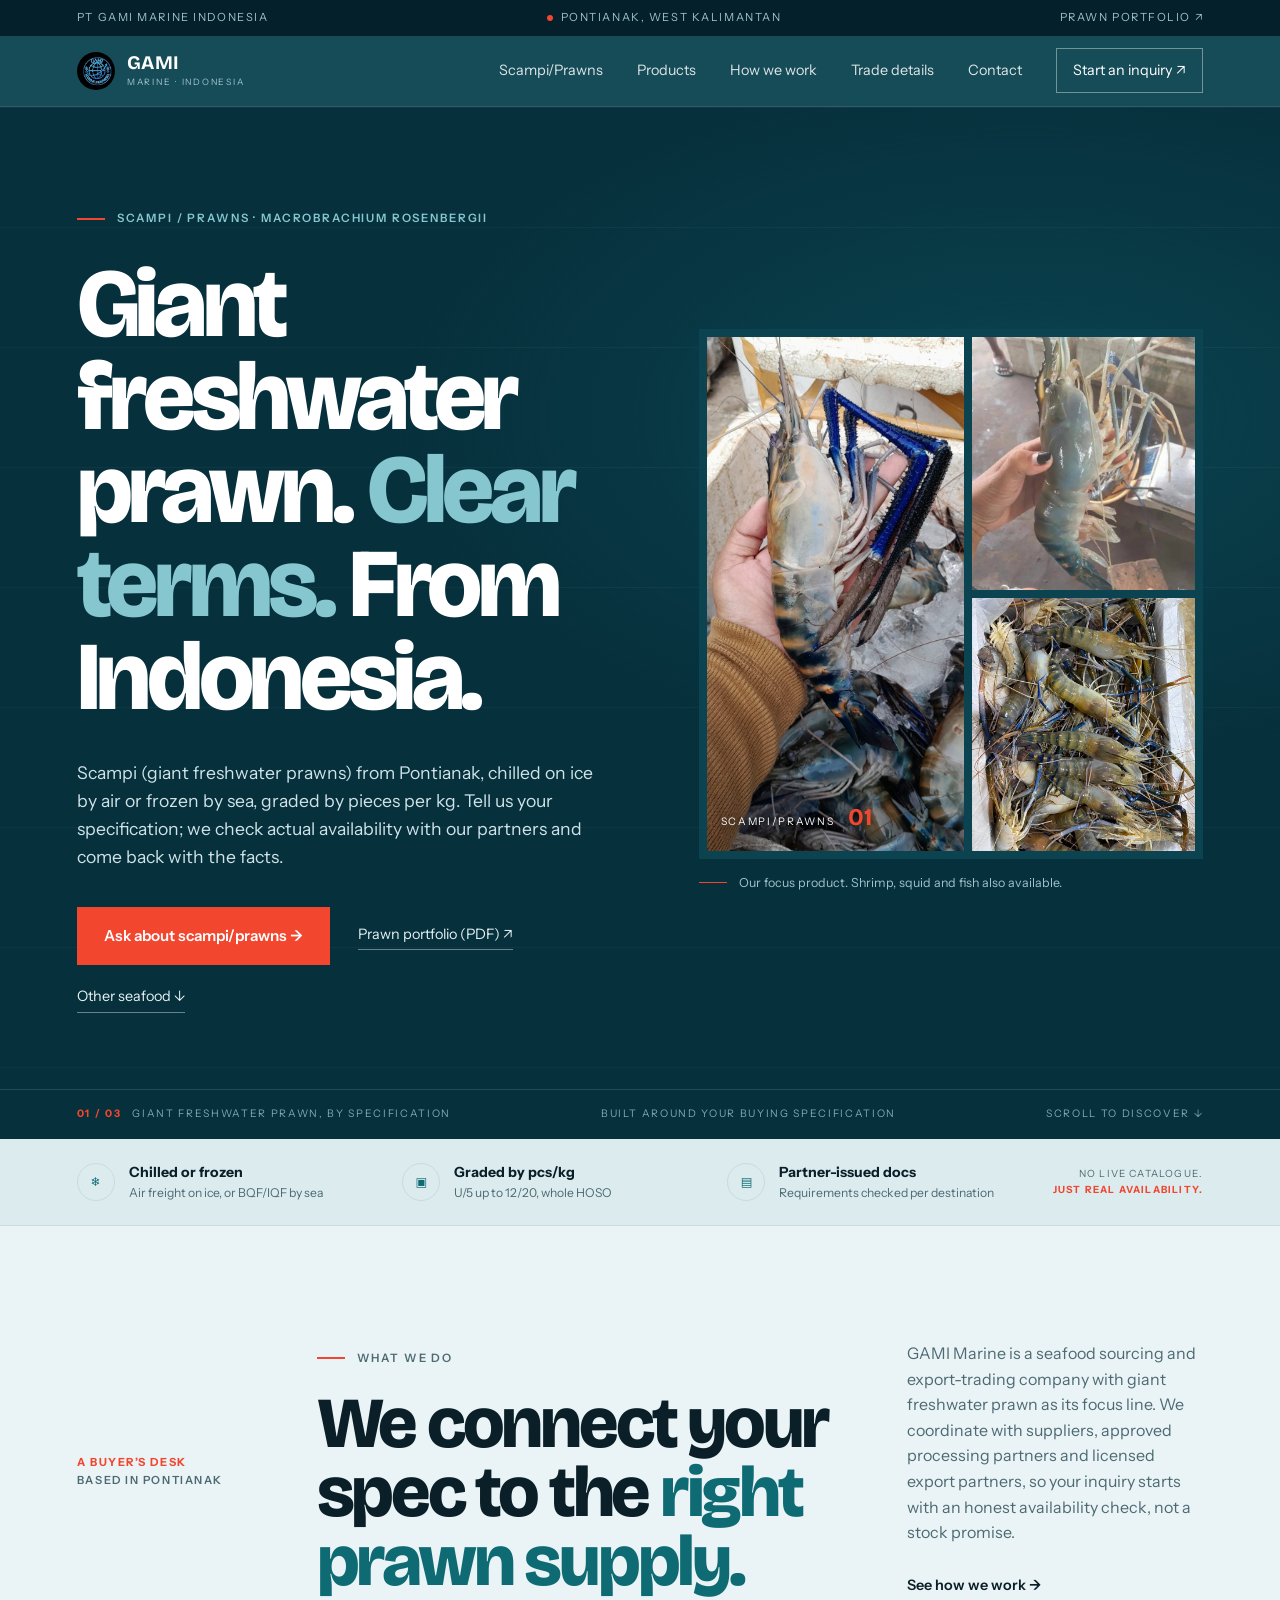
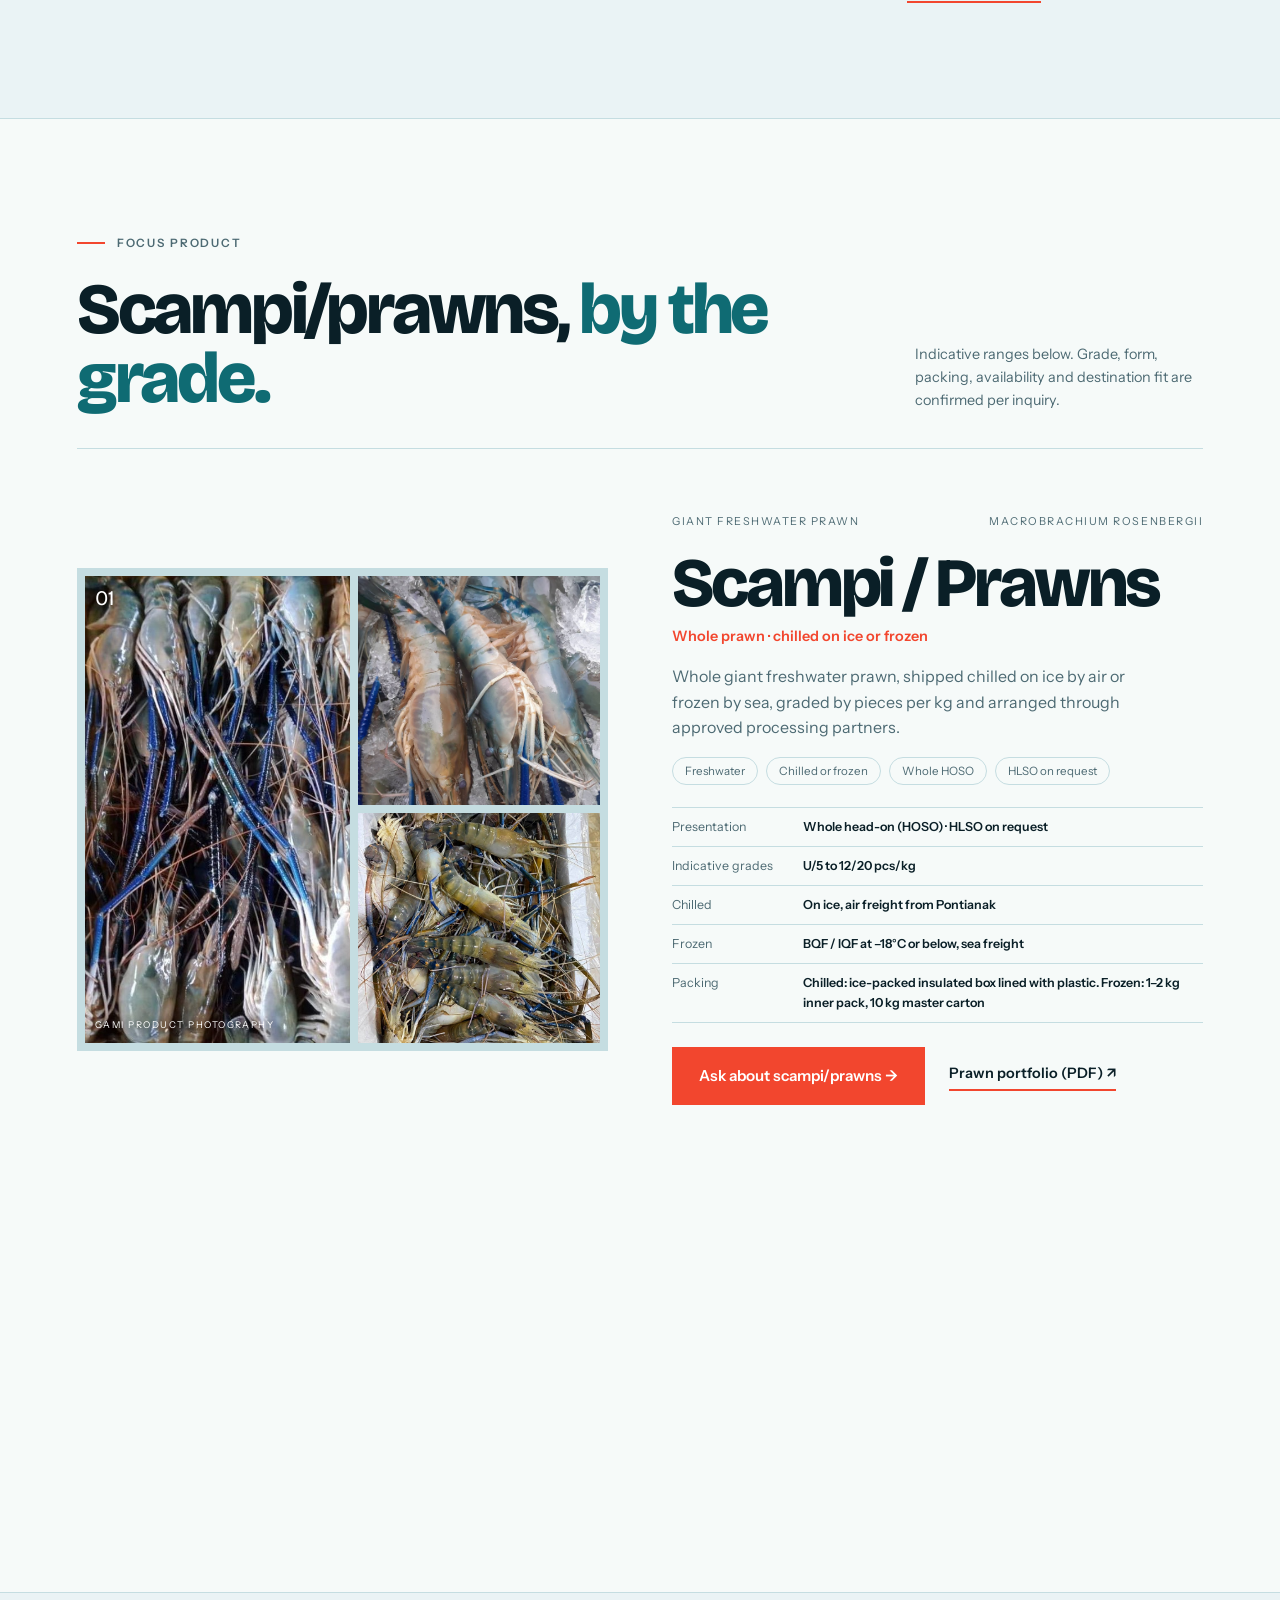
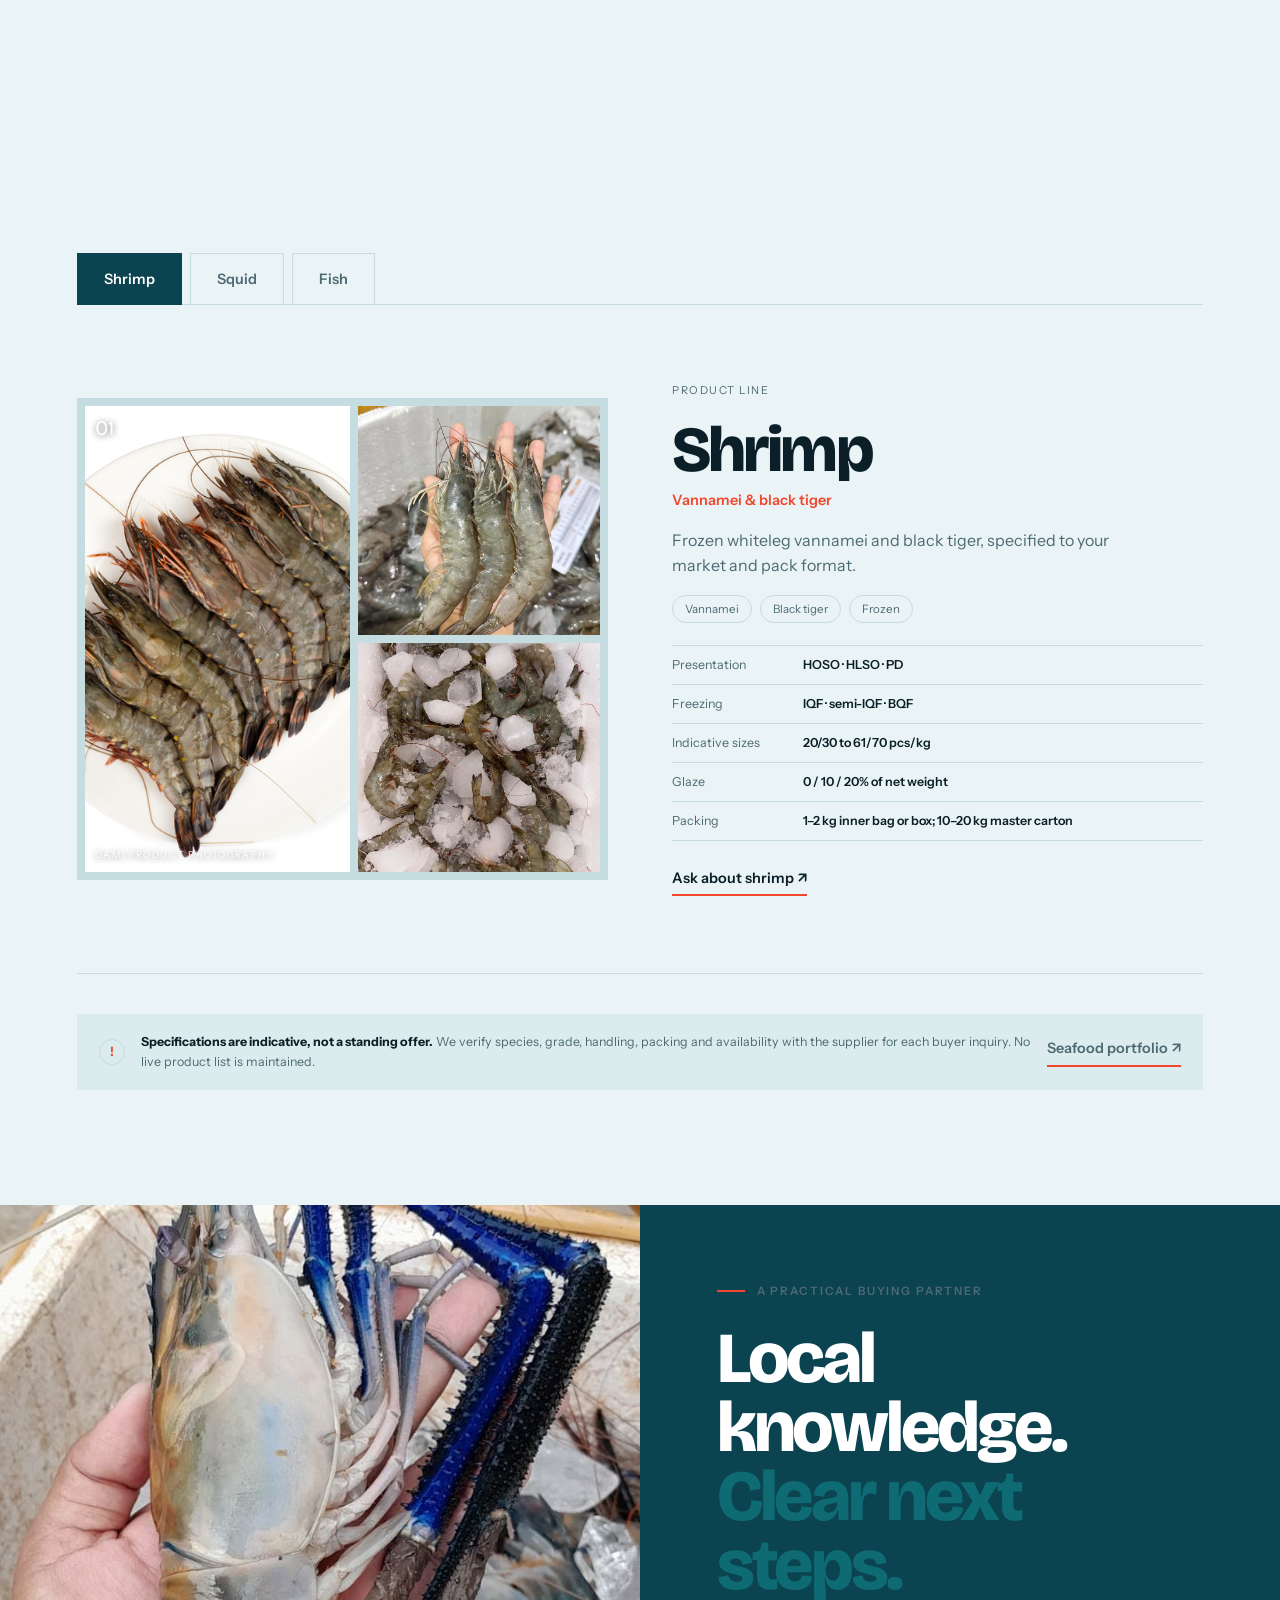
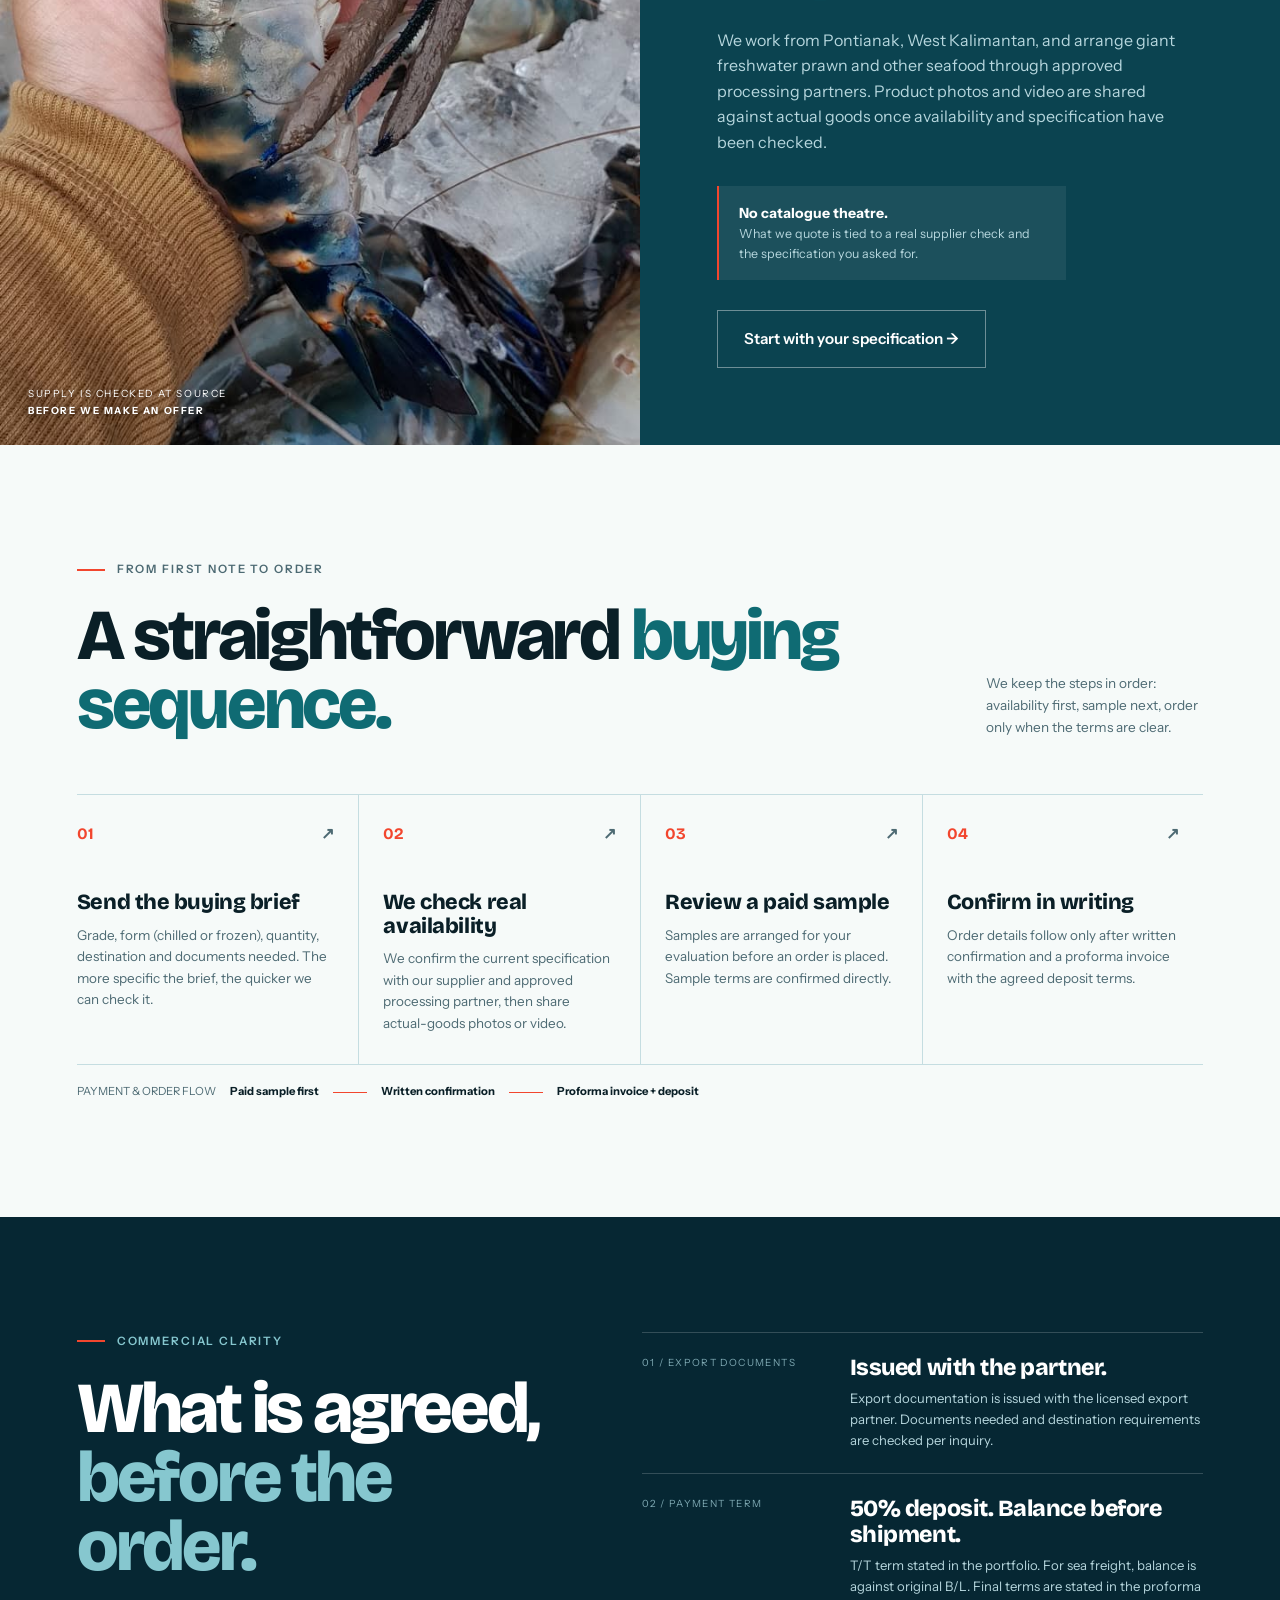
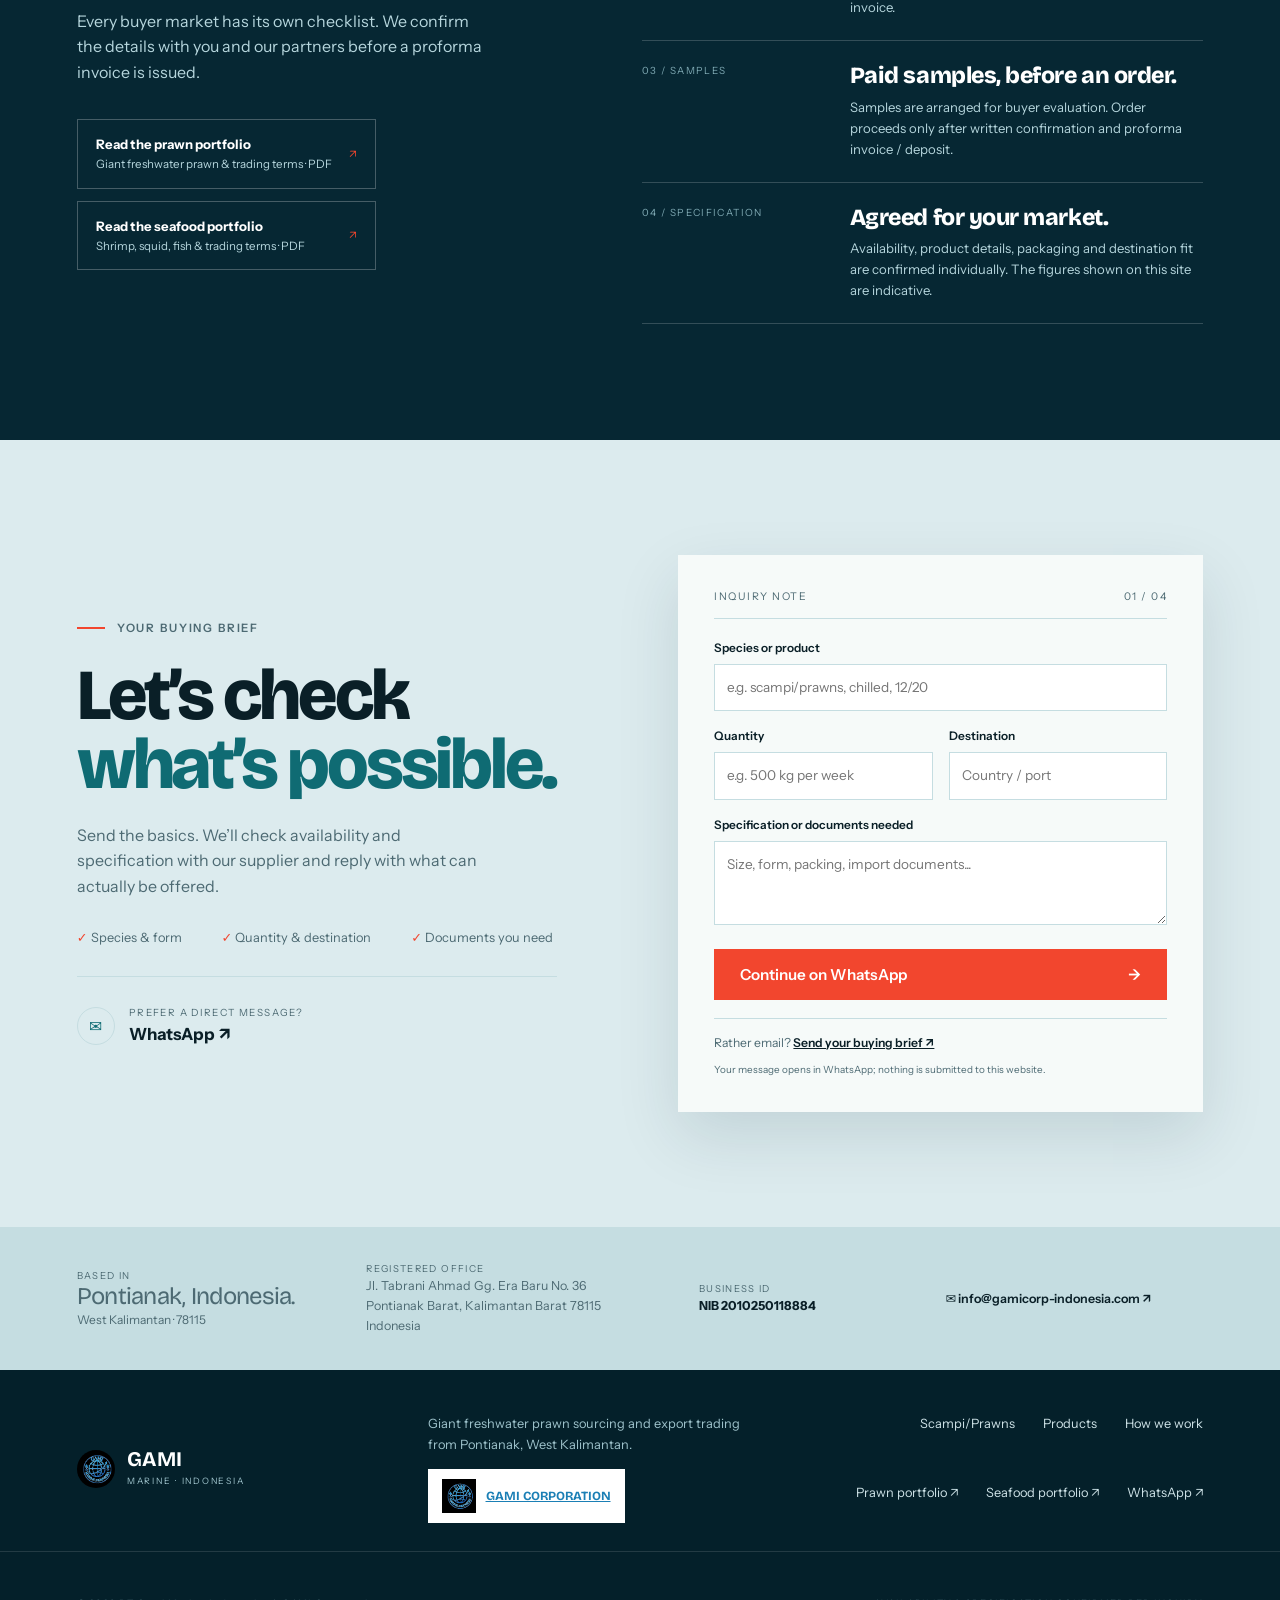
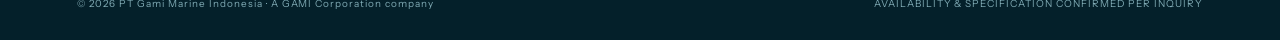
==== commit 9aaf793e: "Add files via upload" ====
--- a/index.html
+++ b/index.html
@@ -5,17 +5,17 @@
 <script>window.dataLayer=window.dataLayer||[];function gtag(){dataLayer.push(arguments)}gtag('js',new Date());gtag('config','G-17GS7FD62M');</script>
 <meta charset="UTF-8" />
 <meta name="viewport" content="width=device-width, initial-scale=1.0, viewport-fit=cover" />
-<title>GAMI Marine | Indonesian Seafood Export Trading</title>
-<meta name="description" content="GAMI Marine arranges Indonesian shrimp, freshwater prawn, squid and fish through approved partners, with buyer-led specs, paid samples and export details confirmed per inquiry." />
+<title>GAMI Marine | Scampi & Giant Freshwater Prawns Export from Indonesia</title>
+<meta name="description" content="GAMI Marine arranges scampi (giant freshwater prawns), chilled or frozen, from Pontianak through approved partners. Shrimp, squid and fish also available. Buyer-led specs, paid samples, export details confirmed per inquiry." />
 <meta name="robots" content="index, follow" />
 <meta name="theme-color" content="#062a36" />
 <link rel="canonical" href="https://marine.gamicorp-indonesia.com/" />
 <meta property="og:site_name" content="GAMI Marine" />
-<meta property="og:title" content="GAMI Marine | Indonesian Seafood Export Trading" />
-<meta property="og:description" content="Indonesian shrimp, freshwater prawn, squid and fish arranged through approved partners. Buyer-led specifications, paid samples and export details confirmed per inquiry." />
+<meta property="og:title" content="GAMI Marine | Scampi & Giant Freshwater Prawns Export from Indonesia" />
+<meta property="og:description" content="Chilled or frozen giant freshwater prawn from Pontianak, arranged through approved partners. Buyer-led specifications, paid samples and export details confirmed per inquiry." />
 <meta property="og:type" content="website" />
 <meta property="og:url" content="https://marine.gamicorp-indonesia.com/" />
-<meta property="og:image" content="https://marine.gamicorp-indonesia.com/images/marine-fillet.png" />
+<meta property="og:image" content="https://marine.gamicorp-indonesia.com/images/products/Galah5.jpg" />
 <meta name="twitter:card" content="summary_large_image" />
 <link rel="icon" type="image/png" href="/images/gami-emblem.png" />
 <link rel="apple-touch-icon" href="/images/gami-emblem.png" />
@@ -40,6 +40,7 @@
 .btn{display:inline-flex;align-items:center;gap:12px;padding:16px 26px;font-weight:600;font-size:.95rem;text-decoration:none;border:1px solid transparent;transition:transform .15s,background .15s}
 .btn:hover{transform:translateY(-2px)}.btn.sig{background:var(--signal);color:#fff}.btn.sig:hover{background:#ff5a42}
 .btn.out{border-color:rgba(255,255,255,.4);color:#fff}.btn.out:hover{background:rgba(255,255,255,.08)}
+.btn.dk{background:var(--deep);color:#fff}.btn.dk:hover{background:var(--teal)}
 
 /* header */
 .top{background:var(--night);color:#9fc3cc;font-size:.7rem;letter-spacing:.14em;text-transform:uppercase}
@@ -59,14 +60,15 @@
 /* hero */
 .hero{background:linear-gradient(rgba(255,255,255,.035) 1px,transparent 1px) 0 0/100% 120px,radial-gradient(900px 500px at 80% 30%,#0b4350,transparent 70%),#06303c;color:#fff;padding-block:clamp(56px,8vw,110px) 0}
 .hero .wrap{display:grid;grid-template-columns:1.05fr .95fr;gap:clamp(28px,5vw,80px);align-items:center}
-.hero h1{font-size:clamp(3.2rem,8.4vw,7rem);margin:30px 0 34px}
+.hero h1{font-size:clamp(3rem,7.6vw,6.4rem);margin:30px 0 34px}
 .hero p.lead{max-width:30em;font-size:1.1rem;color:#cfe3e8}
-.cta-row{display:flex;flex-wrap:wrap;gap:28px;align-items:center;margin-top:36px}
-.cta-row a.ghost{font-size:.9rem;text-decoration:none;color:#e6f2f4}
+.cta-row{display:flex;flex-wrap:wrap;gap:20px 28px;align-items:center;margin-top:36px}
+.cta-row a.ghost{font-size:.9rem;text-decoration:none;color:#e6f2f4;border-bottom:1px solid rgba(255,255,255,.4);padding-bottom:3px}
+.cta-row a.ghost:hover{border-color:var(--signal)}
 .collage{position:relative;padding:8px;background:#0b4350;display:grid;grid-template-columns:1.15fr 1fr;grid-template-rows:1fr 1fr;gap:8px;aspect-ratio:1/1.05}
 .collage img,.pgal img{width:100%;height:100%;object-fit:cover}
 .collage .a{grid-row:span 2;position:relative;overflow:hidden}
-.collage .a span{position:absolute;left:14px;bottom:14px;font-size:.65rem;letter-spacing:.16em;color:#fff}
+.collage .a span{position:absolute;left:14px;bottom:14px;font-size:.65rem;letter-spacing:.16em;color:#fff;text-shadow:0 1px 6px rgba(0,0,0,.6)}
 .collage .a span b{font-family:var(--head);font-size:1.5rem;color:var(--signal);margin-left:10px;letter-spacing:0}
 .collage .b,.collage .c{overflow:hidden}
 .note{margin-top:14px;font-size:.78rem;color:#9fc3cc;display:flex;align-items:center;gap:12px}.note::before{content:"";width:28px;height:1px;background:var(--signal)}
@@ -95,7 +97,7 @@
 .pgal.g2{grid-template-columns:1.2fr 1fr}
 .pgal figure{overflow:hidden;position:relative}
 .pgal .f::after{content:"GAMI PRODUCT PHOTOGRAPHY";position:absolute;left:10px;bottom:10px;font-size:.58rem;letter-spacing:.16em;color:#fff;text-shadow:0 1px 6px rgba(0,0,0,.6)}
-.pgal .n{position:absolute;left:18px;top:14px;font-family:var(--head);font-size:1.3rem;color:#fff;z-index:2}
+.pgal .n{position:absolute;left:18px;top:14px;font-family:var(--head);font-size:1.3rem;color:#fff;z-index:2;text-shadow:0 1px 6px rgba(0,0,0,.6)}
 .pi .k{display:flex;justify-content:space-between;font-size:.68rem;letter-spacing:.14em;text-transform:uppercase;color:var(--mute)}
 .pi h3{font-size:clamp(2.6rem,5vw,4.2rem);margin:20px 0 8px}
 .pi .sub{color:var(--signal);font-weight:600;font-size:.9rem}
@@ -108,9 +110,33 @@
 .disc{display:flex;gap:16px;align-items:center;justify-content:space-between;background:var(--mist);padding:18px 22px;margin-top:40px;font-size:.78rem;color:var(--mute)}
 .disc b{color:var(--ink)}.disc .ex{flex:none;width:26px;height:26px;border:1px solid var(--frost);border-radius:50%;display:grid;place-items:center;color:var(--signal);font-weight:700}
 
+/* featured prawn */
+.feat{background:var(--paper);border-block:1px solid var(--frost)}
+.feat .pl{border-bottom:0;padding-block:clamp(36px,5vw,64px) 0}
+.feat .pi h3{font-size:clamp(2.8rem,5.4vw,4.8rem)}
+.feat .acts{display:flex;flex-wrap:wrap;gap:16px 24px;align-items:center}
+.grades{display:grid;grid-template-columns:repeat(4,1fr);margin-top:clamp(40px,6vw,72px);border-top:1px solid var(--frost);border-bottom:1px solid var(--frost)}
+.grades div{padding:22px 24px;border-left:1px solid var(--frost)}.grades div:first-child{border-left:0;padding-left:0}
+.grades small{display:block;font-size:.62rem;letter-spacing:.14em;text-transform:uppercase;color:var(--mute)}
+.grades b{display:block;font-family:var(--head);font-size:1.5rem;letter-spacing:-.03em;line-height:1.1;margin-top:8px}
+.grades span{display:block;font-size:.78rem;color:var(--mute);margin-top:6px}
+.pfband{display:flex;gap:20px;align-items:center;justify-content:space-between;flex-wrap:wrap;background:var(--deep);color:#fff;padding:26px 30px;margin-top:40px}
+.pfband b{display:block;font-family:var(--head);font-size:1.4rem;letter-spacing:-.02em;line-height:1.1}
+.pfband span.s{display:block;font-size:.78rem;color:#b6d6dd;margin-top:6px}
+
+/* product tabs */
+.prod .head{display:flex;justify-content:space-between;align-items:flex-end;gap:32px}
+.prod h2{font-size:clamp(2.6rem,5.6vw,5rem);margin-top:22px}
+.prod .head p{max-width:22em;color:var(--mute);font-size:.9rem}
+.tabs{display:flex;flex-wrap:wrap;gap:8px;margin-top:36px;border-bottom:1px solid var(--frost)}
+.tabs button{font:inherit;font-weight:600;font-size:.9rem;padding:14px 26px;background:transparent;color:var(--mute);border:1px solid var(--frost);border-bottom:0;cursor:pointer;margin-bottom:-1px}
+.tabs button:hover{color:var(--ink)}
+.tabs button[aria-selected="true"]{background:var(--deep);color:#fff;border-color:var(--deep)}
+.panel[hidden]{display:none}
+
 .partner{display:grid;grid-template-columns:1fr 1fr;background:var(--deep);color:#fff;padding:0}
 .partner .ph{position:relative;min-height:520px}.partner .ph img{position:absolute;inset:0;width:100%;height:100%;object-fit:cover}
-.partner .ph span{position:absolute;left:28px;bottom:26px;font-size:.62rem;letter-spacing:.16em;line-height:1.7}
+.partner .ph span{position:absolute;left:28px;bottom:26px;font-size:.62rem;letter-spacing:.16em;line-height:1.7;text-shadow:0 1px 6px rgba(0,0,0,.6)}
 .partner .tx{padding:clamp(40px,6vw,96px)}
 .partner h2{font-size:clamp(2.8rem,5.6vw,5rem);margin:24px 0 28px}
 .partner p{color:#b6d6dd;max-width:30em}
@@ -132,6 +158,7 @@
 .dark h2{font-size:clamp(2.8rem,5.6vw,5rem);margin:24px 0 28px}
 .dark p.l{color:#b6d6dd;max-width:26em}
 .pdf{display:flex;align-items:center;gap:16px;justify-content:space-between;margin-top:34px;padding:14px 18px;border:1px solid rgba(255,255,255,.25);text-decoration:none;max-width:26em;font-size:.72rem;color:#b6d6dd}.pdf b{display:block;color:#fff;font-size:.82rem}
+.pdf+.pdf{margin-top:12px}
 .terms>div{display:grid;grid-template-columns:12em 1fr;gap:16px;padding:22px 0;border-top:1px solid rgba(255,255,255,.18)}.terms>div:last-child{border-bottom:1px solid rgba(255,255,255,.18)}
 .terms small{font-size:.62rem;letter-spacing:.14em;text-transform:uppercase;color:#7fa9b3}
 .terms h3{font-size:1.45rem;letter-spacing:-.02em;line-height:1.1;margin-bottom:8px}.terms p{font-size:.82rem;color:#b6d6dd}
@@ -168,100 +195,126 @@
  .hero .wrap,.what .wrap,.pl,.partner,.dark .wrap,.inq .wrap,.footer .wrap,footer .wrap,.info .wrap{grid-template-columns:1fr}
  .pl.rev .pgal{order:0}.strip .wrap{grid-template-columns:1fr}.strip .no{text-align:left}
  .steps{grid-template-columns:1fr 1fr}.steps li{padding-left:0;border-left:0}
- .lines-head,.seq .head{flex-direction:column;align-items:flex-start}.footnav{justify-content:flex-start}.top span:nth-child(3){display:none}
+ .grades{grid-template-columns:1fr 1fr}.grades div{padding-left:0;border-left:0;border-top:1px solid var(--frost)}.grades div:nth-child(-n+2){border-top:0}
+ .lines-head,.seq .head,.prod .head{flex-direction:column;align-items:flex-start}.footnav{justify-content:flex-start}.top span:nth-child(3){display:none}
  .terms>div{grid-template-columns:1fr}
 }
-@media (max-width:560px){.steps{grid-template-columns:1fr}.card{padding:24px 20px}.card .two{grid-template-columns:1fr}.top span:nth-child(2){display:none}}
+@media (max-width:560px){.steps{grid-template-columns:1fr}.grades{grid-template-columns:1fr}.grades div:nth-child(2){border-top:1px solid var(--frost)}.card{padding:24px 20px}.card .two{grid-template-columns:1fr}.top span:nth-child(2){display:none}.tabs button{flex:1;padding-inline:12px}}
 @media (prefers-reduced-motion:reduce){*{transition-duration:.01s!important;scroll-behavior:auto!important}.rv{opacity:1;transform:none}}
 </style>
 </head>
 <body>
-<div class="top"><div class="wrap"><span>PT Gami Marine Indonesia</span><span><i></i>Pontianak, West Kalimantan</span><a href="/portfolios/gami-seafood-export-portfolio.pdf" target="_blank" rel="noopener" style="text-decoration:none">Buyer portfolio ↗</a></div></div>
+<div class="top"><div class="wrap"><span>PT Gami Marine Indonesia</span><span><i></i>Pontianak, West Kalimantan</span><a href="/portfolios/Jumbo_Fresh_Water_Prawns%20Gami.pdf" target="_blank" rel="noopener" style="text-decoration:none">Prawn portfolio ↗</a></div></div>
 <header><div class="wrap">
  <a class="brand" href="#top"><img src="/images/gami-emblem.png" alt="" /><span><b>GAMI</b><small>MARINE · INDONESIA</small></span></a>
  <button class="menu" id="menu" aria-expanded="false" aria-controls="nav">Menu</button>
- <nav id="nav" aria-label="Main"><a href="#supply">Our supply</a><a href="#how">How we work</a><a href="#trade">Trade details</a><a href="#inquiry">Contact</a><a class="cta" href="#inquiry">Start an inquiry ↗</a></nav>
+ <nav id="nav" aria-label="Main"><a href="#supply">Scampi/Prawns</a><a href="#products">Products</a><a href="#how">How we work</a><a href="#trade">Trade details</a><a href="#inquiry">Contact</a><a class="cta" href="#inquiry">Start an inquiry ↗</a></nav>
 </div></header>
 
 <main id="top">
 <div class="hero"><div class="wrap">
  <div>
-  <div class="eyebrow">Seafood sourcing &amp; export trading</div>
-  <h1>Good supply. <span class="hl">Clear terms.</span> From Indonesia.</h1>
-  <p class="lead">A direct buying desk for shrimp, freshwater prawn, squid and fish from Pontianak. Tell us your specification; we check actual availability and come back with the facts.</p>
-  <div class="cta-row"><a class="btn sig" href="#inquiry">Tell us what you need →</a><a class="ghost" href="#supply">Explore our supply ↓</a></div>
+  <div class="eyebrow">Scampi / Prawns · Macrobrachium rosenbergii</div>
+  <h1>Giant freshwater prawn. <span class="hl">Clear terms.</span> From Indonesia.</h1>
+  <p class="lead">Scampi (giant freshwater prawns) from Pontianak, chilled on ice by air or frozen by sea, graded by pieces per kg. Tell us your specification; we check actual availability with our partners and come back with the facts.</p>
+  <div class="cta-row"><a class="btn sig" href="#inquiry" data-ask="Freshwater prawn (scampi)">Ask about scampi/prawns →</a><a class="ghost" href="/portfolios/Jumbo_Fresh_Water_Prawns%20Gami.pdf" target="_blank" rel="noopener">Prawn portfolio (PDF) ↗</a><a class="ghost" href="#products">Other seafood ↓</a></div>
  </div>
  <div>
   <div class="collage">
-   <figure class="a"><img src="/images/products/udang3.jpg" alt="Fresh shrimp packed on ice" /><span>SHRIMP · SQUID · FISH <b>01</b></span></figure>
-   <figure class="b"><img src="/images/products/sotong.jpg" alt="Whole frozen squid in a block" /></figure>
-   <figure class="c"><img src="/images/products/marine-p07-02-0b98008ad3.png" alt="Wild line-caught coral trout on ice" /></figure>
+   <figure class="a"><img src="/images/products/Galah5.jpg" alt="Giant freshwater prawns (scampi) on ice" /><span>SCAMPI/PRAWNS <b>01</b></span></figure>
+   <figure class="b"><img src="/images/products/Galah6.jpg" alt="Scampi prawns packed in an insulated box" /></figure>
+   <figure class="c"><img src="/images/products/Galah4.jpg" alt="Scampi prawns in a crate, blue claws visible" /></figure>
   </div>
-  <div class="note">A sourcing partner, not a factory.</div>
+  <div class="note">Our focus product. Shrimp, squid and fish also available.</div>
  </div>
 </div>
-<div class="hero-foot"><div class="wrap"><span><b style="color:var(--signal)">01 / 03</b> &nbsp; Indonesian seafood by specification</span><span>Built around your buying specification</span><span>Scroll to discover ↓</span></div></div>
+<div class="hero-foot"><div class="wrap"><span><b style="color:var(--signal)">01 / 03</b> &nbsp; Giant freshwater prawn, by specification</span><span>Built around your buying specification</span><span>Scroll to discover ↓</span></div></div>
 </div>
 
 <div class="strip"><div class="wrap">
- <div class="it"><span class="ic">▣</span><span><b>Trading desk</b>Source through approved partners</span></div>
- <div class="it"><span class="ic">❄</span><span><b>Buyer-led specs</b>Confirmed for each inquiry</span></div>
+ <div class="it"><span class="ic">❄</span><span><b>Chilled or frozen</b>Air freight on ice, or BQF/IQF by sea</span></div>
+ <div class="it"><span class="ic">▣</span><span><b>Graded by pcs/kg</b>U/5 up to 12/20, whole HOSO</span></div>
  <div class="it"><span class="ic">▤</span><span><b>Partner-issued docs</b>Requirements checked per destination</span></div>
  <div class="no">No live catalogue.<br /><b>Just real availability.</b></div>
 </div></div>
 
 <section class="what rv"><div class="wrap">
  <div class="side"><b>A buyer’s desk</b>Based in Pontianak</div>
- <div><div class="eyebrow">What we do</div><h2>We connect your spec to the <span class="hl">right supply.</span></h2></div>
- <div><p>GAMI Marine is a seafood sourcing and export-trading company. We coordinate with suppliers, approved processing partners and licensed export partners—so your inquiry starts with an honest availability check, not a stock promise.</p><a class="tlink" href="#how">See how we work →</a></div>
-</div></section>
-
-<section id="supply" style="padding-top:0"><div class="wrap">
- <div class="lines-head rv"><div><div class="eyebrow">Product lines</div><h2>Seafood, by <span class="hl">the specification.</span></h2></div><p>Indicative product ranges below. Grades, forms, packing, availability and destination fit are confirmed per inquiry.</p></div>
+ <div><div class="eyebrow">What we do</div><h2>We connect your spec to the <span class="hl">right prawn supply.</span></h2></div>
+ <div><p>GAMI Marine is a seafood sourcing and export-trading company with giant freshwater prawn as its focus line. We coordinate with suppliers, approved processing partners and licensed export partners, so your inquiry starts with an honest availability check, not a stock promise.</p><a class="tlink" href="#how">See how we work →</a></div>
+</div></section>
+
+<section id="supply" class="feat"><div class="wrap">
+ <div class="lines-head rv"><div><div class="eyebrow">Focus product</div><h2>Scampi/prawns, <span class="hl">by the grade.</span></h2></div><p>Indicative ranges below. Grade, form, packing, availability and destination fit are confirmed per inquiry.</p></div>
 
  <article class="pl rv">
-  <div class="pgal g3"><figure class="f"><img src="/images/products/marine-p06-03-72fd37b85d.png" alt="Vannamei shrimp ready for export" loading="lazy" /></figure><figure><img src="/images/products/udang2.jpg" alt="Fresh shrimp checked by hand" loading="lazy" /></figure><figure><img src="/images/products/udang3.jpg" alt="Shrimp on ice in a box" loading="lazy" /></figure></div>
-  <div class="pi"><div class="k"><span>01 / Product line</span></div><h3>Shrimp</h3><div class="sub">Vannamei &amp; black tiger</div>
+  <div class="pgal g3"><span class="n">01</span><figure class="f"><img src="/images/products/Galah7.jpg" alt="Large scampi prawn held by hand" loading="lazy" /></figure><figure><img src="/images/products/Galah8.jpg" alt="Scampi prawns checked by hand" loading="lazy" /></figure><figure><img src="/images/products/Galah4.jpg" alt="Scampi prawns in a crate" loading="lazy" /></figure></div>
+  <div class="pi"><div class="k"><span>Giant freshwater prawn</span><span>Macrobrachium rosenbergii</span></div><h3>Scampi / Prawns</h3><div class="sub">Whole prawn · chilled on ice or frozen</div>
+   <p class="d">Whole giant freshwater prawn, shipped chilled on ice by air or frozen by sea, graded by pieces per kg and arranged through approved processing partners.</p>
+   <ul class="chips"><li>Freshwater</li><li>Chilled or frozen</li><li>Whole HOSO</li><li>HLSO on request</li></ul>
+   <dl><div><dt>Presentation</dt><dd>Whole head-on (HOSO) · HLSO on request</dd></div><div><dt>Indicative grades</dt><dd>U/5 to 12/20 pcs/kg</dd></div><div><dt>Chilled</dt><dd>On ice, air freight from Pontianak</dd></div><div><dt>Frozen</dt><dd>BQF / IQF at –18°C or below, sea freight</dd></div><div><dt>Packing</dt><dd>Chilled: ice-packed insulated box lined with plastic. Frozen: 1–2 kg inner pack, 10 kg master carton</dd></div></dl>
+   <div class="acts"><a class="btn sig" href="#inquiry" data-ask="Freshwater prawn (scampi)">Ask about scampi/prawns →</a><a class="tlink" href="/portfolios/Jumbo_Fresh_Water_Prawns%20Gami.pdf" target="_blank" rel="noopener">Prawn portfolio (PDF) ↗</a></div></div>
+ </article>
+
+ <div class="grades rv">
+  <div><small>Product</small><b>Macrobrachium rosenbergii</b><span>Giant river prawn</span></div>
+  <div><small>Shipping</small><b>Air or sea</b><span>Chilled by air, frozen by reefer</span></div>
+  <div><small>Price basis</small><b>FOB Pontianak</b><span>CFR or CIF on request</span></div>
+  <div><small>Payment</small><b>50% deposit</b><span>Balance before shipment (T/T)</span></div>
+ </div>
+
+ <div class="pfband rv"><div><b>Giant freshwater prawn portfolio</b><span class="s">Forms, grades, packing, export details and ordering steps · PDF</span></div><a class="btn sig" href="/portfolios/Jumbo_Fresh_Water_Prawns%20Gami.pdf" target="_blank" rel="noopener">Open prawn portfolio ↗</a></div>
+</div></section>
+
+<section id="products" class="prod"><div class="wrap">
+ <div class="head rv"><div><div class="eyebrow">Products</div><h2>Also from <span class="hl">our desk.</span></h2></div><p>Shrimp, squid and fish are available on request. Grades, forms, packing and availability are confirmed per inquiry.</p></div>
+
+ <div class="tabs" role="tablist" aria-label="Other seafood">
+  <button type="button" role="tab" id="t-shrimp" aria-selected="true" aria-controls="tab-shrimp">Shrimp</button>
+  <button type="button" role="tab" id="t-squid" aria-selected="false" aria-controls="tab-squid" tabindex="-1">Squid</button>
+  <button type="button" role="tab" id="t-fish" aria-selected="false" aria-controls="tab-fish" tabindex="-1">Fish</button>
+ </div>
+
+ <div class="panel" role="tabpanel" id="tab-shrimp" aria-labelledby="t-shrimp">
+ <article class="pl">
+  <div class="pgal g3"><span class="n">01</span><figure class="f"><img src="/images/products/marine-p06-03-72fd37b85d.png" alt="Vannamei shrimp ready for export" loading="lazy" /></figure><figure><img src="/images/products/udang2.jpg" alt="Fresh shrimp checked by hand" loading="lazy" /></figure><figure><img src="/images/products/udang3.jpg" alt="Shrimp on ice in a box" loading="lazy" /></figure></div>
+  <div class="pi"><div class="k"><span>Product line</span></div><h3>Shrimp</h3><div class="sub">Vannamei &amp; black tiger</div>
    <p class="d">Frozen whiteleg vannamei and black tiger, specified to your market and pack format.</p>
    <ul class="chips"><li>Vannamei</li><li>Black tiger</li><li>Frozen</li></ul>
    <dl><div><dt>Presentation</dt><dd>HOSO · HLSO · PD</dd></div><div><dt>Freezing</dt><dd>IQF · semi-IQF · BQF</dd></div><div><dt>Indicative sizes</dt><dd>20/30 to 61/70 pcs/kg</dd></div><div><dt>Glaze</dt><dd>0 / 10 / 20% of net weight</dd></div><div><dt>Packing</dt><dd>1–2 kg inner bag or box; 10–20 kg master carton</dd></div></dl>
    <a class="tlink" href="#inquiry" data-ask="Shrimp">Ask about shrimp ↗</a></div>
  </article>
-
- <article class="pl rev rv">
-  <div class="pgal g3"><span class="n">02</span><figure class="f"><img src="/images/products/Galah1.jpg" alt="Giant freshwater prawns (udang galah) on ice" loading="lazy" /></figure><figure><img src="/images/products/Galah2.jpg" alt="Udang galah packed on ice in an insulated box" loading="lazy" /></figure><figure><img src="/images/products/Galah3.jpg" alt="Three udang galah checked by hand" loading="lazy" /></figure></div>
-  <div class="pi"><div class="k"><span>02 / Product line</span></div><h3>Prawn</h3><div class="sub">Udang galah · giant freshwater prawn</div>
-   <p class="d">Whole giant freshwater prawn, shipped chilled on ice or frozen and graded by pieces per kg.</p>
-   <ul class="chips"><li>Freshwater</li><li>Chilled or frozen</li><li>Whole</li></ul>
-   <dl><div><dt>Species</dt><dd>Macrobrachium rosenbergii</dd></div><div><dt>Presentation</dt><dd>Whole head-on (HOSO) · HLSO on request</dd></div><div><dt>Indicative grades</dt><dd>U/5 to 12/20 pcs/kg</dd></div><div><dt>Chilled or frozen</dt><dd>Chilled on ice (air freight) · BQF / IQF (sea freight)</dd></div><div><dt>Packing</dt><dd>Chilled: ice-packed insulated box; frozen: 1–2 kg inner pack, 10 kg master carton</dd></div></dl>
-   <a class="tlink" href="#inquiry" data-ask="Freshwater prawn (udang galah)">Ask about prawn ↗</a></div>
- </article>
-
- <article class="pl rv">
-  <div class="pgal g2"><span class="n">03</span><figure class="f"><img src="/images/products/sotong.jpg" alt="Whole frozen squid" loading="lazy" /></figure><figure><img src="/images/products/sotong2.jpg" alt="Vacuum-packed cleaned squid" loading="lazy" /></figure></div>
-  <div class="pi"><div class="k"><span>03 / Product line</span></div><h3>Squid</h3><div class="sub">Loligo spp. · wild-caught</div>
+ </div>
+
+ <div class="panel" role="tabpanel" id="tab-squid" aria-labelledby="t-squid" hidden>
+ <article class="pl">
+  <div class="pgal g2"><span class="n">02</span><figure class="f"><img src="/images/products/sotong.jpg" alt="Whole frozen squid" loading="lazy" /></figure><figure><img src="/images/products/sotong2.jpg" alt="Vacuum-packed cleaned squid" loading="lazy" /></figure></div>
+  <div class="pi"><div class="k"><span>Product line</span></div><h3>Squid</h3><div class="sub">Loligo spp. · wild-caught</div>
    <p class="d">Wild-caught from FAO 71. Whole round as standard; cleaned or sliced on request.</p>
    <ul class="chips"><li>Loligo spp.</li><li>FAO 71</li><li>BQF / IQF</li></ul>
    <dl><div><dt>Presentation</dt><dd>Whole round · sliced · cleaned on request</dd></div><div><dt>Indicative grades</dt><dd>U3 / U5 / U10 / U20</dd></div><div><dt>Length grades</dt><dd>10–15 / 15–20 / 20–25 cm UP</dd></div><div><dt>Freezing</dt><dd>BQF · IQF</dd></div><div><dt>Packing</dt><dd>2 kg block; 10–12 kg master carton</dd></div></dl>
    <a class="tlink" href="#inquiry" data-ask="Squid">Ask about squid ↗</a></div>
  </article>
-
- <article class="pl rev rv">
-  <div class="pgal g3"><span class="n">04</span><figure class="f"><img src="/images/products/marine-p07-02-0b98008ad3.png" alt="Wild line-caught coral trout" loading="lazy" /></figure><figure><img src="/images/products/ikan2.jpg" alt="Whole round pelagic fish on ice" loading="lazy" /></figure><figure><img src="/images/products/ikan1.jpg" alt="Scad packed on ice" loading="lazy" /></figure></div>
-  <div class="pi"><div class="k"><span>04 / Product line</span></div><h3>Fish</h3><div class="sub">Pelagic &amp; selected reef fish</div>
+ </div>
+
+ <div class="panel" role="tabpanel" id="tab-fish" aria-labelledby="t-fish" hidden>
+ <article class="pl">
+  <div class="pgal g3"><span class="n">03</span><figure class="f"><img src="/images/products/marine-p07-02-0b98008ad3.png" alt="Wild line-caught coral trout" loading="lazy" /></figure><figure><img src="/images/products/ikan2.jpg" alt="Whole round pelagic fish on ice" loading="lazy" /></figure><figure><img src="/images/products/ikan1.jpg" alt="Scad packed on ice" loading="lazy" /></figure></div>
+  <div class="pi"><div class="k"><span>Product line</span></div><h3>Fish</h3><div class="sub">Pelagic &amp; selected reef fish</div>
    <p class="d">Frozen whole-round pelagics, plus selected wild line-caught coral trout.</p>
    <ul class="chips"><li>Wild line-caught</li><li>WGG</li><li>Chilled or frozen</li></ul>
    <dl><div><dt>Whole-round</dt><dd>Indian mackerel · skipjack tuna · kawakawa</dd></div><div><dt>Selected reef fish</dt><dd>Coral trout · wild line-caught</dd></div><div><dt>Presentation</dt><dd>WGG · chilled or frozen</dd></div><div><dt>Indicative grades</dt><dd>500–800 g · 800–1,200 g</dd></div><div><dt>Availability</dt><dd>Species and handling confirmed per inquiry</dd></div></dl>
    <a class="tlink" href="#inquiry" data-ask="Fish">Ask about fish ↗</a></div>
  </article>
-
- <div class="disc rv"><span class="ex">!</span><span style="flex:1"><b>Specifications are indicative, not a standing offer.</b> We verify species, grade, handling, packing and availability with the supplier for each buyer inquiry. No live product list is maintained.</span><a class="tlink" href="/portfolios/gami-seafood-export-portfolio.pdf" target="_blank" rel="noopener">Full buyer portfolio ↗</a></div>
+ </div>
+
+ <div class="disc rv"><span class="ex">!</span><span style="flex:1"><b>Specifications are indicative, not a standing offer.</b> We verify species, grade, handling, packing and availability with the supplier for each buyer inquiry. No live product list is maintained.</span><a class="tlink" href="/portfolios/gami-seafood-export-portfolio.pdf" target="_blank" rel="noopener">Seafood portfolio ↗</a></div>
 </div></section>
 
 <section id="how" class="partner" style="padding:0">
- <div class="ph"><img src="/images/products/udang3.jpg" alt="Shrimp on ice, checked at source" loading="lazy" /><span>SUPPLY IS CHECKED AT SOURCE<br /><b>BEFORE WE MAKE AN OFFER</b></span></div>
+ <div class="ph"><img src="/images/products/Galah5.jpg" alt="Scampi prawns on ice, checked at source" loading="lazy" /><span>SUPPLY IS CHECKED AT SOURCE<br /><b>BEFORE WE MAKE AN OFFER</b></span></div>
  <div class="tx"><div class="eyebrow">A practical buying partner</div><h2>Local knowledge. <span class="hl">Clear next steps.</span></h2>
-  <p>We work from Pontianak, West Kalimantan, and arrange seafood through approved processing partners. Product photos and video are shared against actual goods once availability and specification have been checked.</p>
+  <p>We work from Pontianak, West Kalimantan, and arrange giant freshwater prawn and other seafood through approved processing partners. Product photos and video are shared against actual goods once availability and specification have been checked.</p>
   <div class="box"><b>No catalogue theatre.</b>What we quote is tied to a real supplier check and the specification you asked for.</div>
   <a class="btn out" href="#inquiry">Start with your specification →</a></div>
 </section>
@@ -269,7 +322,7 @@
 <section class="seq"><div class="wrap">
  <div class="head rv"><div><div class="eyebrow">From first note to order</div><h2>A straightforward <span class="hl">buying sequence.</span></h2></div><p>We keep the steps in order: availability first, sample next, order only when the terms are clear.</p></div>
  <ol class="steps rv">
-  <li><div class="no">01<i>↗</i></div><h3>Send the buying brief</h3><p>Species, form, quantity, destination and documents needed. The more specific the brief, the quicker we can check it.</p></li>
+  <li><div class="no">01<i>↗</i></div><h3>Send the buying brief</h3><p>Grade, form (chilled or frozen), quantity, destination and documents needed. The more specific the brief, the quicker we can check it.</p></li>
   <li><div class="no">02<i>↗</i></div><h3>We check real availability</h3><p>We confirm the current specification with our supplier and approved processing partner, then share actual-goods photos or video.</p></li>
   <li><div class="no">03<i>↗</i></div><h3>Review a paid sample</h3><p>Samples are arranged for your evaluation before an order is placed. Sample terms are confirmed directly.</p></li>
   <li><div class="no">04<i>↗</i></div><h3>Confirm in writing</h3><p>Order details follow only after written confirmation and a proforma invoice with the agreed deposit terms.</p></li>
@@ -280,7 +333,8 @@
 <section id="trade" class="dark"><div class="wrap">
  <div class="rv"><div class="eyebrow">Commercial clarity</div><h2>What is agreed, <span class="hl">before the order.</span></h2>
   <p class="l">Every buyer market has its own checklist. We confirm the details with you and our partners before a proforma invoice is issued.</p>
-  <a class="pdf" href="/portfolios/gami-seafood-export-portfolio.pdf" target="_blank" rel="noopener"><span><b>Read the buyer portfolio</b>Product range &amp; trading terms · PDF</span><span style="color:var(--signal)">↗</span></a></div>
+  <a class="pdf" href="/portfolios/Jumbo_Fresh_Water_Prawns%20Gami.pdf" target="_blank" rel="noopener"><span><b>Read the prawn portfolio</b>Giant freshwater prawn &amp; trading terms · PDF</span><span style="color:var(--signal)">↗</span></a>
+  <a class="pdf" href="/portfolios/gami-seafood-export-portfolio.pdf" target="_blank" rel="noopener"><span><b>Read the seafood portfolio</b>Shrimp, squid, fish &amp; trading terms · PDF</span><span style="color:var(--signal)">↗</span></a></div>
  <div class="terms rv">
   <div><small>01 / Export documents</small><div><h3>Issued with the partner.</h3><p>Export documentation is issued with the licensed export partner. Documents needed and destination requirements are checked per inquiry.</p></div></div>
   <div><small>02 / Payment term</small><div><h3>50% deposit. Balance before shipment.</h3><p>T/T term stated in the portfolio. For sea freight, balance is against original B/L. Final terms are stated in the proforma invoice.</p></div></div>
@@ -296,8 +350,8 @@
   <a class="dm" id="wa-direct" href="https://wa.me/6281241471095" target="_blank" rel="noopener"><span class="ic" style="width:38px;height:38px;border:1px solid var(--frost);border-radius:50%;display:grid;place-items:center;color:var(--teal)">✉</span><span><small>Prefer a direct message?</small><b>WhatsApp ↗</b></span></a></div>
  <form class="card rv" id="brief" novalidate>
   <div class="h"><span>Inquiry note</span><span>01 / 04</span></div>
-  <label for="f-sp">Species or product</label><input id="f-sp" name="species" placeholder="e.g. vannamei shrimp, HLSO" autocomplete="off" />
-  <div class="two"><div><label for="f-q">Quantity</label><input id="f-q" name="qty" placeholder="e.g. 1 × 20’ FCL" /></div><div><label for="f-d">Destination</label><input id="f-d" name="dest" placeholder="Country / port" /></div></div>
+  <label for="f-sp">Species or product</label><input id="f-sp" name="species" placeholder="e.g. scampi/prawns, chilled, 12/20" autocomplete="off" />
+  <div class="two"><div><label for="f-q">Quantity</label><input id="f-q" name="qty" placeholder="e.g. 500 kg per week" /></div><div><label for="f-d">Destination</label><input id="f-d" name="dest" placeholder="Country / port" /></div></div>
   <label for="f-s">Specification or documents needed</label><textarea id="f-s" name="spec" placeholder="Size, form, packing, import documents..."></textarea>
   <button class="btn sig" type="submit">Continue on WhatsApp <span>→</span></button>
   <div class="alt">Rather email? <a id="mail" href="mailto:info@gamicorp-indonesia.com?subject=Seafood%20buying%20brief">Send your buying brief ↗</a></div>
@@ -316,11 +370,39 @@
 <footer>
  <div class="wrap">
   <a class="brand" href="#top"><img src="/images/gami-emblem.png" alt="" /><span><b>GAMI</b><small>MARINE · INDONESIA</small></span></a>
-  <div>Seafood sourcing and export trading<br />from Pontianak, West Kalimantan.<br /><a class="corp" href="https://gamicorp-indonesia.com"><img src="/images/gami-emblem.png" alt="" />GAMI CORPORATION</a></div>
-  <div class="footnav"><a href="#supply">Product lines</a><a href="#how">How we work</a><a href="/portfolios/gami-seafood-export-portfolio.pdf" target="_blank" rel="noopener">Buyer portfolio ↗</a><a href="https://wa.me/6281241471095" target="_blank" rel="noopener">WhatsApp ↗</a></div>
+  <div>Giant freshwater prawn sourcing and export trading<br />from Pontianak, West Kalimantan.<br /><a class="corp" href="https://gamicorp-indonesia.com"><img src="/images/gami-emblem.png" alt="" />GAMI CORPORATION</a></div>
+  <div class="footnav"><a href="#supply">Scampi/Prawns</a><a href="#products">Products</a><a href="#how">How we work</a><a href="/portfolios/Jumbo_Fresh_Water_Prawns%20Gami.pdf" target="_blank" rel="noopener">Prawn portfolio ↗</a><a href="/portfolios/gami-seafood-export-portfolio.pdf" target="_blank" rel="noopener">Seafood portfolio ↗</a><a href="https://wa.me/6281241471095" target="_blank" rel="noopener">WhatsApp ↗</a></div>
  </div>
  <div class="wrap legal" style="display:flex"><span>© <span id="yr">2026</span> PT Gami Marine Indonesia · A GAMI Corporation company</span><span>AVAILABILITY &amp; SPECIFICATION CONFIRMED PER INQUIRY</span></div>
 </footer>
+<script>
+(function(){
+ var tabs=[].slice.call(document.querySelectorAll('.tabs [role="tab"]'));
+ function show(id){
+  tabs.forEach(function(t){
+   var on=t.getAttribute('aria-controls')===id;
+   t.setAttribute('aria-selected',on?'true':'false');
+   t.tabIndex=on?0:-1;
+   var p=document.getElementById(t.getAttribute('aria-controls'));
+   if(p)p.hidden=!on;
+  });
+ }
+ tabs.forEach(function(t,i){
+  t.addEventListener('click',function(){show(t.getAttribute('aria-controls'));});
+  t.addEventListener('keydown',function(e){
+   var n=e.key==='ArrowRight'?i+1:e.key==='ArrowLeft'?i-1:-1;
+   if(n<0)return;
+   n=(n+tabs.length)%tabs.length;
+   tabs[n].focus();show(tabs[n].getAttribute('aria-controls'));
+  });
+ });
+ function fromHash(){
+  var h=location.hash.slice(1);
+  if(/^tab-/.test(h)&&document.getElementById(h)){show(h);var s=document.getElementById('products');if(s)s.scrollIntoView();}
+ }
+ window.addEventListener('hashchange',fromHash);fromHash();
+})();
+</script>
 <script src="/assets/main.js" defer></script>
 </body>
 </html>
